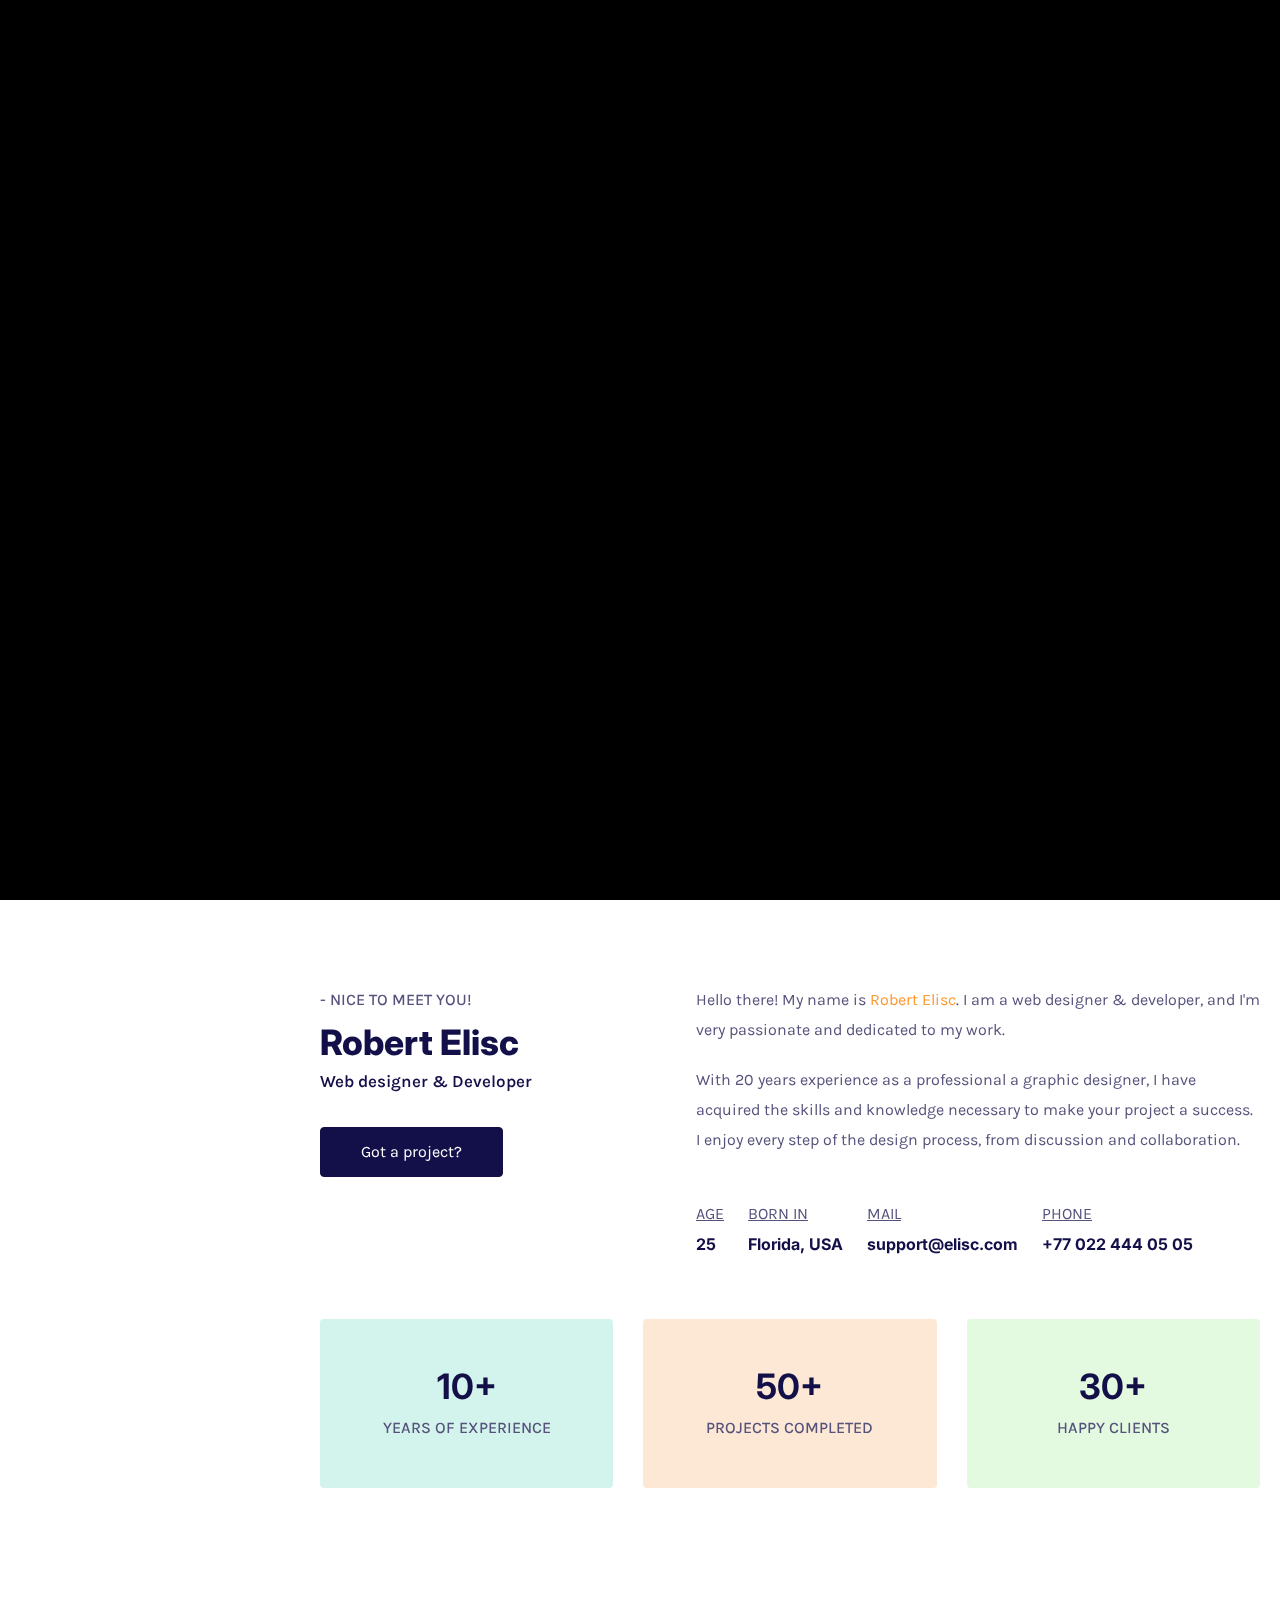
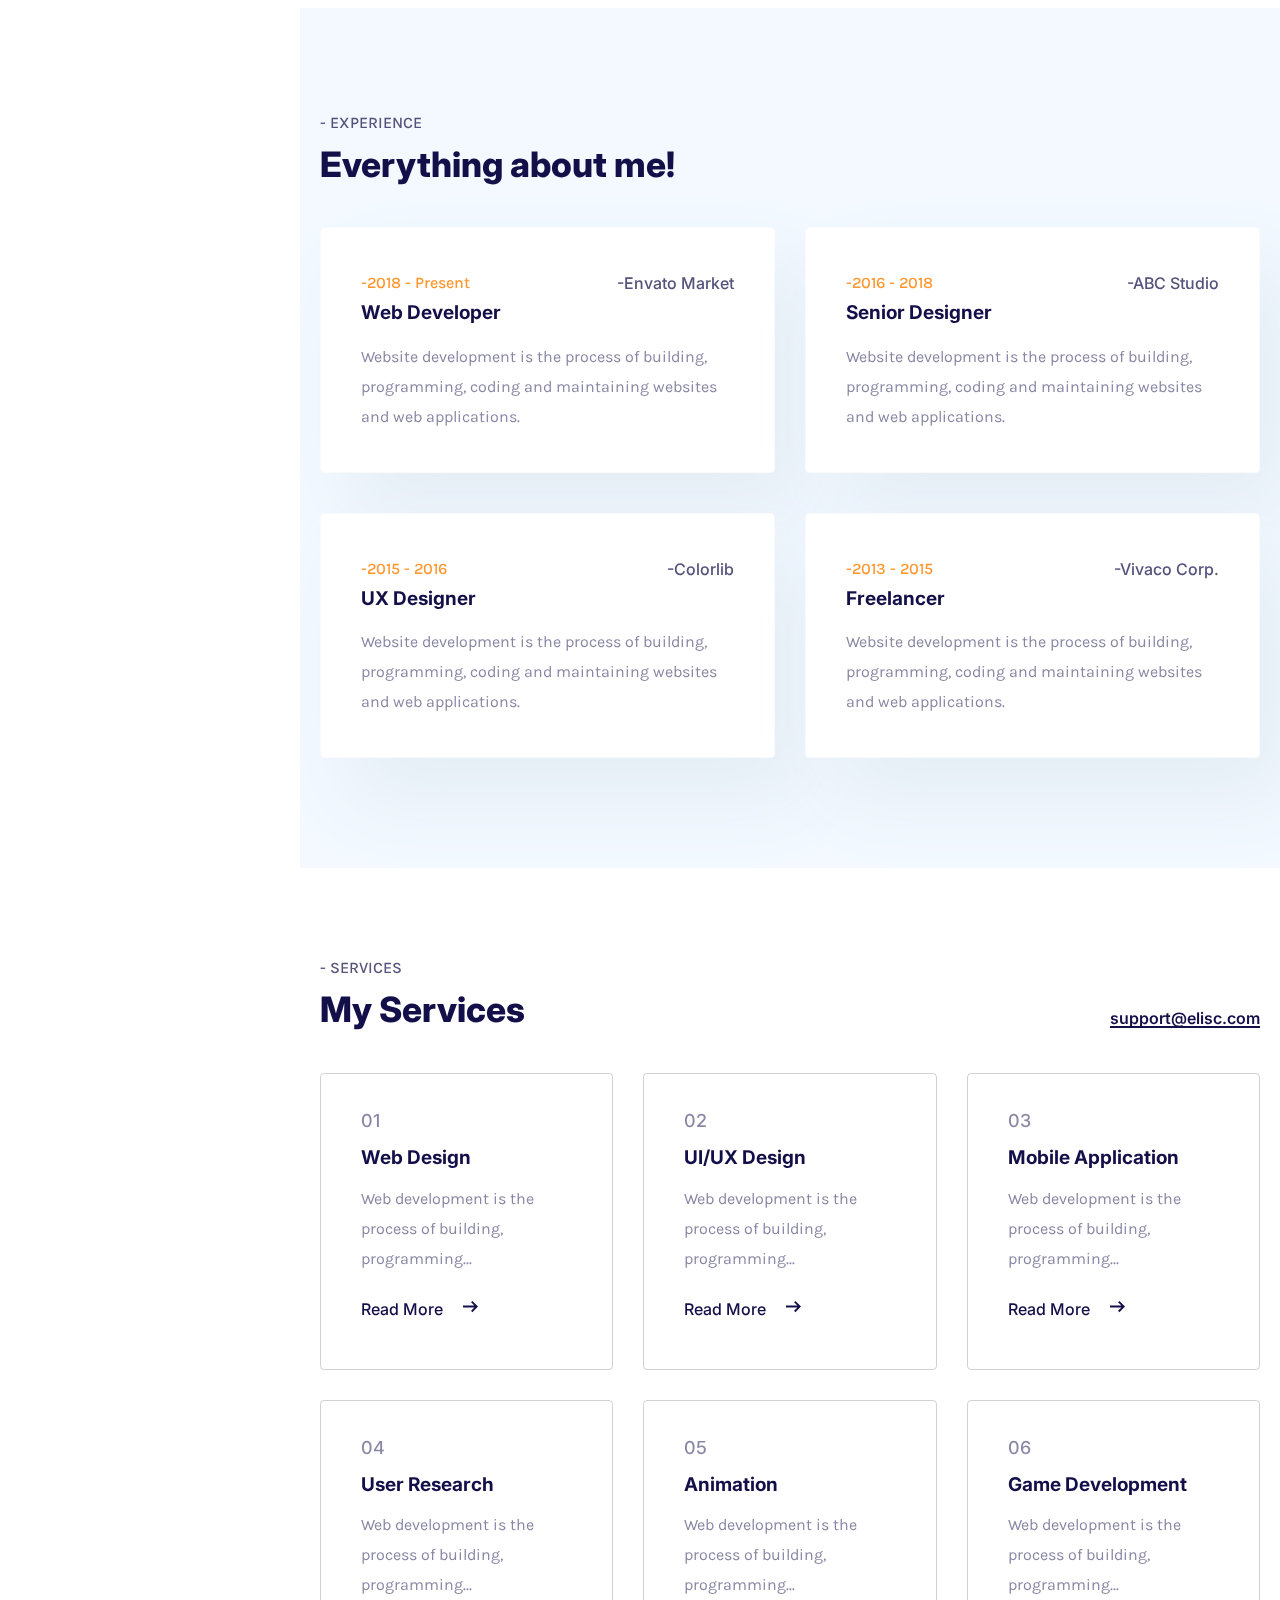
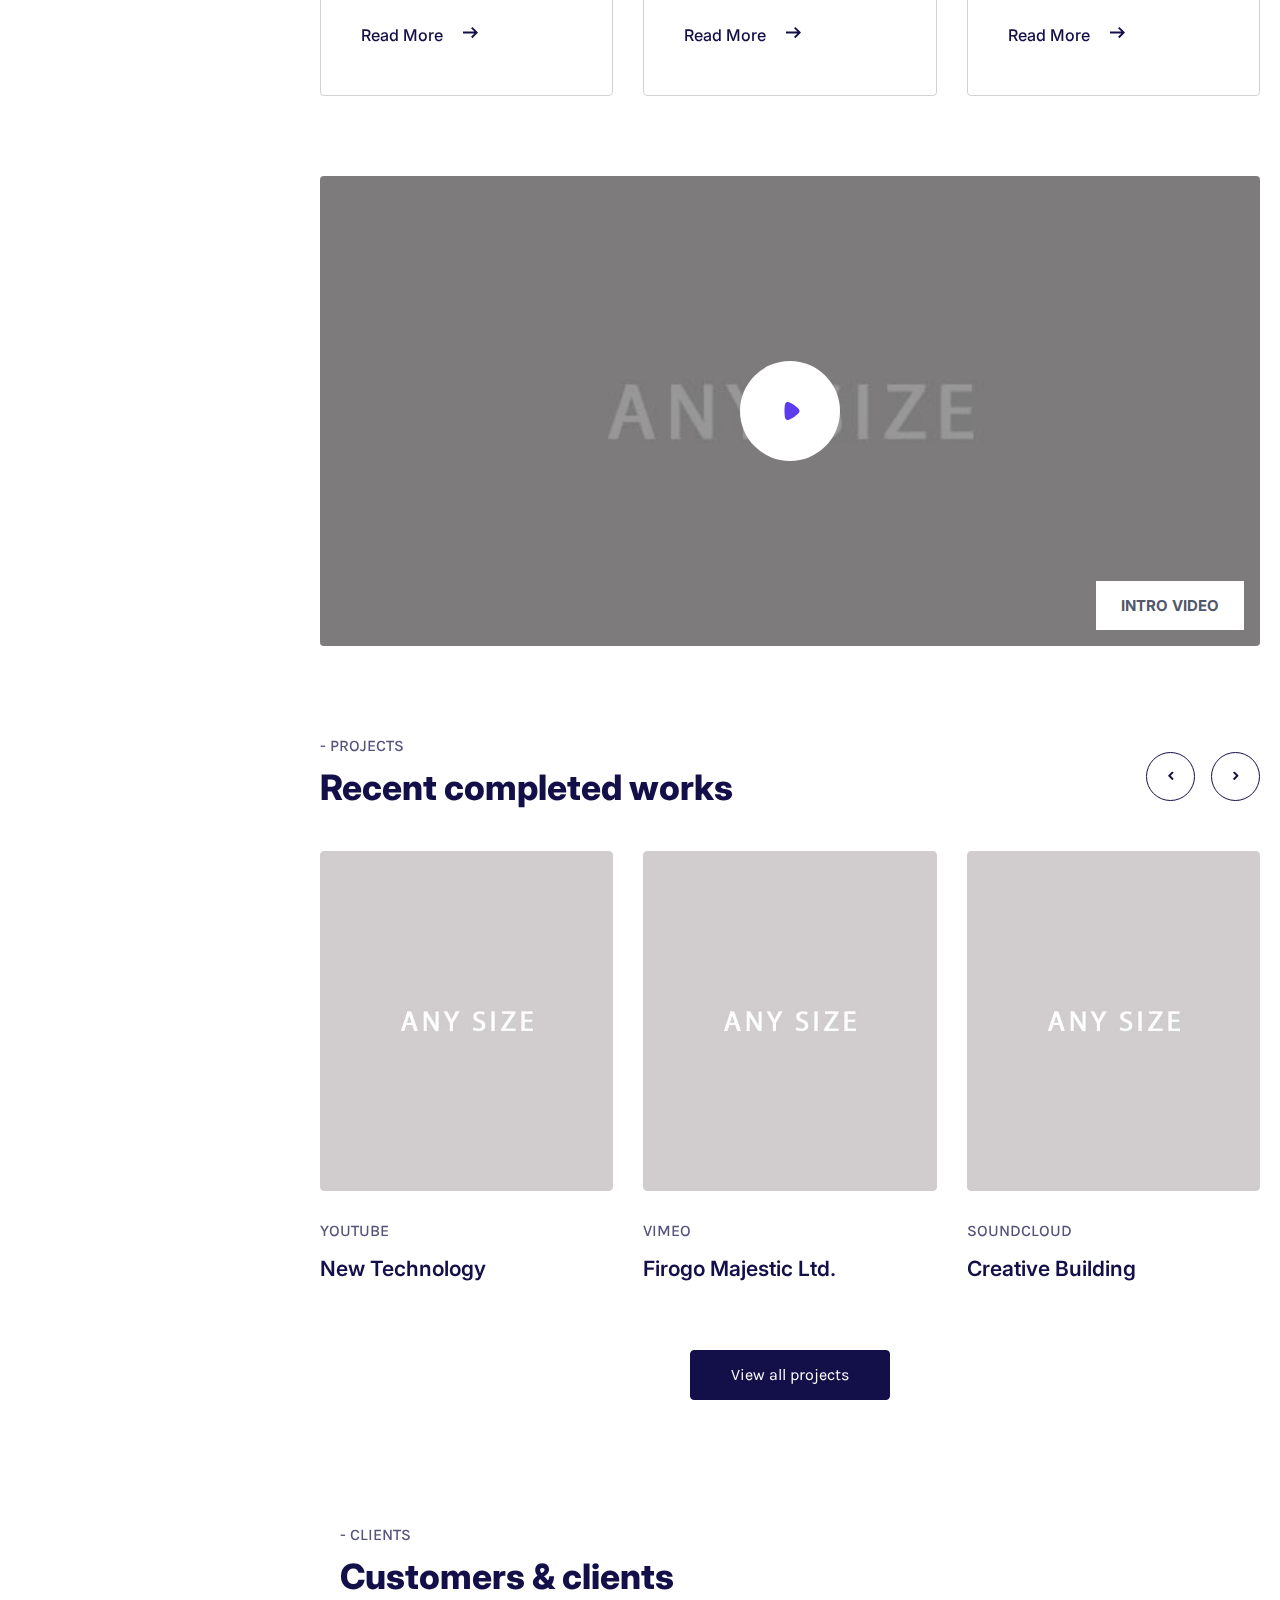
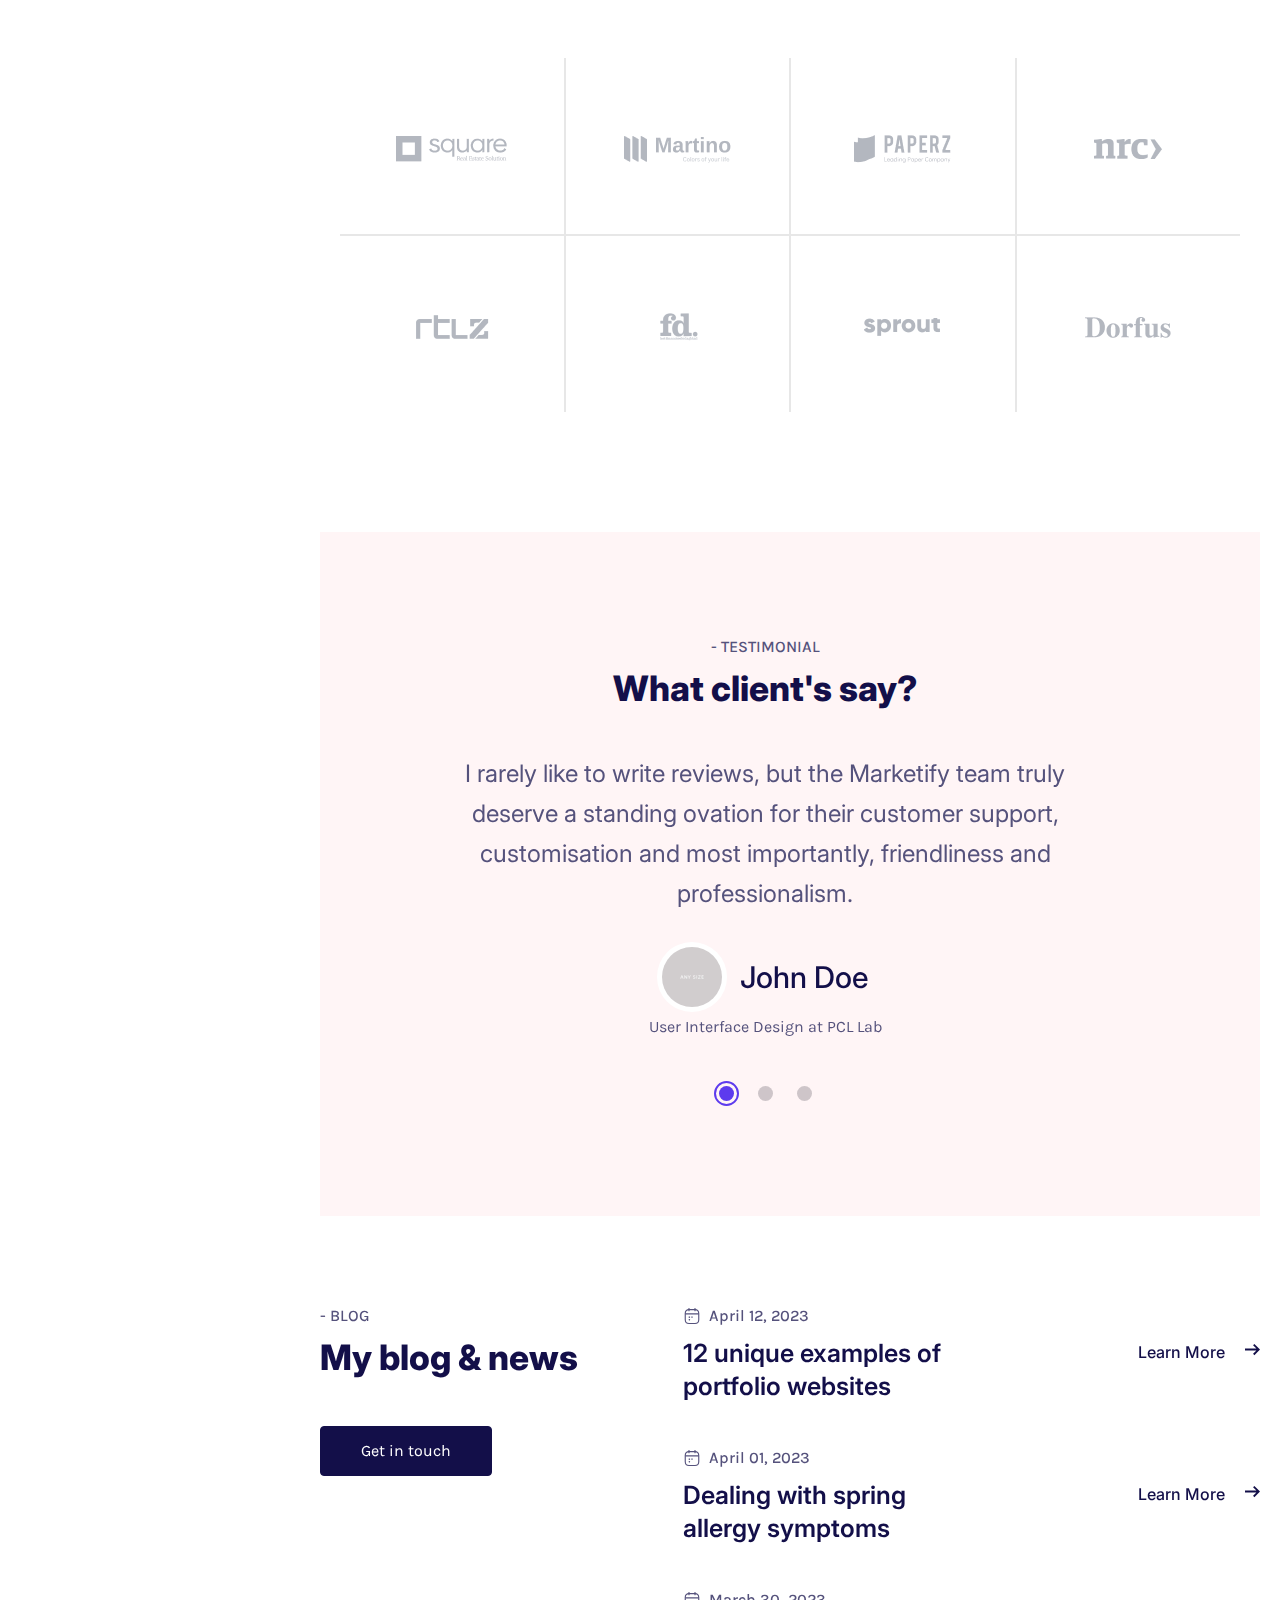
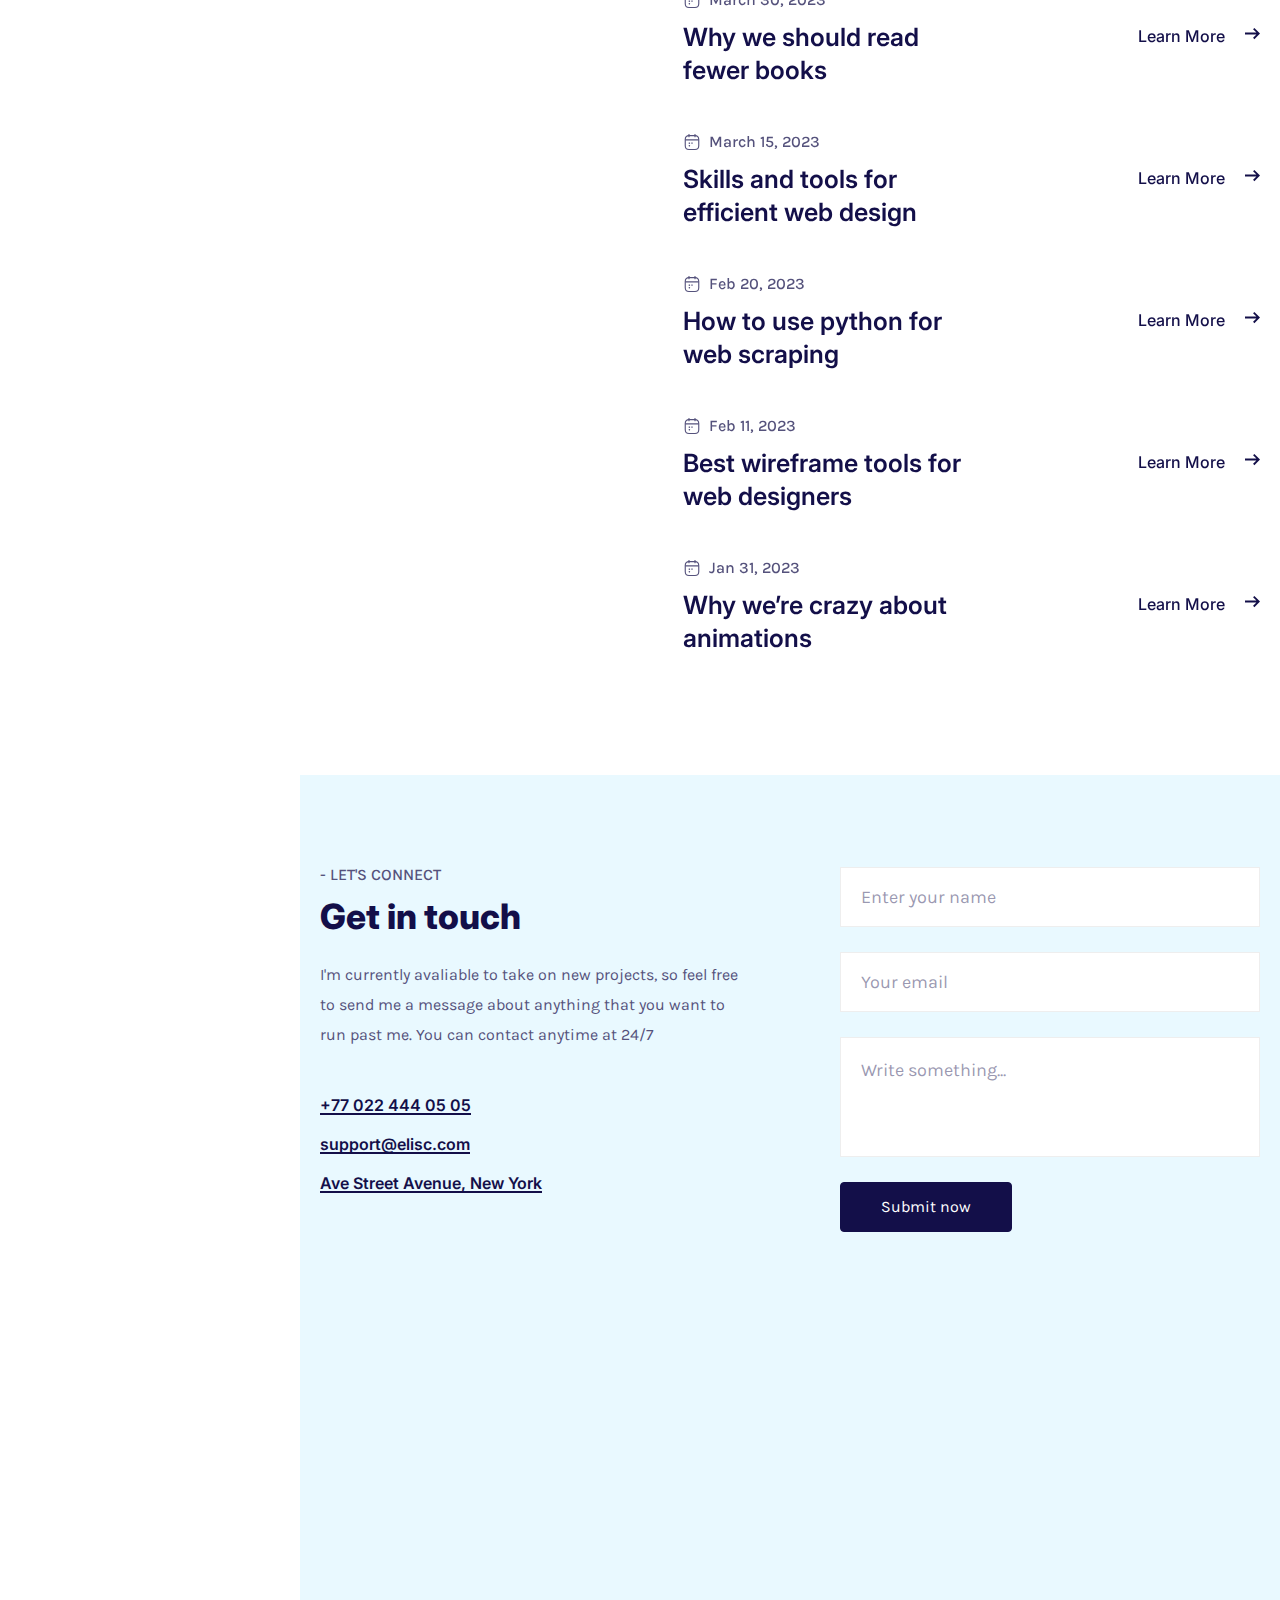
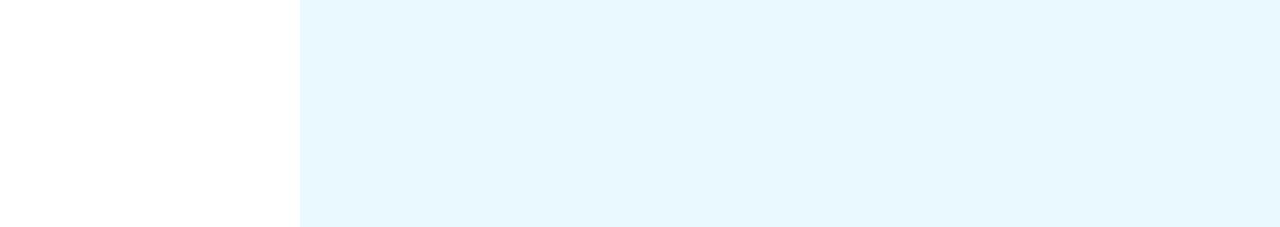
==== index-one-page.html @ 29433ecb "init" ====
<!DOCTYPE html>
<!--[if lt IE 7 ]><html class="ie ie6" lang="en"> <![endif]-->
<!--[if IE 7 ]><html class="ie ie7" lang="en"> <![endif]-->
<!--[if IE 8 ]><html class="ie ie8" lang="en"> <![endif]-->
<!--[if (gte IE 9)|!(IE)]><!--><html lang="en"> <!--<![endif]-->

<head>

<meta http-equiv="Content-Type" content="text/html; charset=utf-8" />

<meta name="description" content="Name of your web site">
<meta name="author" content="Marketify">

<meta name="viewport" content="width=device-width, initial-scale=1, maximum-scale=1">

<title>Elisc</title>

<!-- STYLES -->
<link href="https://fonts.googleapis.com/css2?family=Karla:ital,wght@0,200;0,300;0,400;0,500;0,600;0,700;0,800;1,200;1,300;1,400;1,500;1,600;1,700;1,800&display=swap" rel="stylesheet">
<link href="https://fonts.googleapis.com/css2?family=Inter:wght@100;200;300;400;500;600;700;800;900&display=swap" rel="stylesheet">
<link href="https://fonts.googleapis.com/css2?family=Kristi&display=swap" rel="stylesheet">

<link rel="stylesheet" type="text/css" href="css/plugins.css" />
<link rel="stylesheet" type="text/css" href="css/style.css" />
<!--[if lt IE 9]> <script type="text/javascript" src="js/modernizr.custom.js"></script> <![endif]-->
<!-- /STYLES -->

</head>

<body> 
	
	<!-- PRELOADER -->
	<div id="preloader">
		<div class="loader_line"></div>
	</div>
	<!-- /PRELOADER -->
	
	<!-- WRAPPER ALL -->
	<div class="elisc_tm_all_wrap" data-magic-cursor="show"> 
			
		<div class="dodo_tm_one_page_wrapper">
		
			<!-- MOBILE MENU -->
			<div class="elisc_tm_topbar">
				<div class="topbar_inner">
					<div class="logo" data-type="image"> <!-- You can use text or image as logo. data-type values are: "image" and "text"  -->
						<a class="image" href="#"><img src="img/logo/logo.png" alt="" /></a>
						<a class="text" href="#"><span>R.Elisc</span></a>
					</div>
					<div class="trigger">
						<div class="hamburger hamburger--slider">
							<div class="hamburger-box">
								<div class="hamburger-inner"></div>
							</div>
						</div>
					</div>
				</div>
			</div>
			<div class="elisc_tm_mobile_menu">
				<div class="inner">
					<div class="wrapper">
						<div class="avatar">
							<div class="image" data-img-url="img/about/1.jpg"></div>
						</div>
						<div class="menu_list">
							<ul class="anchor_nav">
								<li class="current"><a href="#home">Home</a></li>
								<li><a href="#about">About</a></li>
								<li><a href="#service">Services</a></li>
								<li><a href="#portfolio">Portfolio</a></li>
								<li><a href="#news">Blog</a></li>
								<li><a href="#contact">Contact</a></li>
							</ul>
						</div>
						<div class="social">
							<ul>
								<li><a href="#"><img class="svg" src="img/svg/social/facebook.svg" alt="" /></a></li>
								<li><a href="#"><img class="svg" src="img/svg/social/twitter.svg" alt="" /></a></li>
								<li><a href="#"><img class="svg" src="img/svg/social/instagram.svg" alt="" /></a></li>
								<li><a href="#"><img class="svg" src="img/svg/social/dribbble.svg" alt="" /></a></li>
								<li><a href="#"><img class="svg" src="img/svg/social/tik-tok.svg" alt="" /></a></li>
							</ul>
						</div>
						<div class="copyright">
							<p>Copyright &copy; 2023</p>
						</div>
					</div>
				</div>
			</div>

			<!-- /MOBILE MENU -->

			<!-- SIDEBAR -->
			<div class="elisc_tm_sidebar">
				<div class="sidebar_inner">
					<div class="author">
						<div class="image">
							<img src="img/thumbs/1-1.jpg" alt="" />
							<div class="main" data-img-url="img/about/1.jpg"></div>
						</div>
						<div class="name">
							<h3><span>Robert Elisc<span class="back">Robert Elisc</span></span></h3>
						</div>
					</div>
					<div class="menu scrollable">
						<ul class="anchor_nav">
							<li class="current"><a href="#home">Home</a></li>
							<li><a href="#about">About</a></li>
							<li><a href="#service">Services</a></li>
							<li><a href="#portfolio">Portfolio</a></li>
							<li><a href="#news">Blog</a></li>
							<li><a href="#contact">Contact</a></li>
						</ul>
					</div>
					<div class="copyright">
						<div class="social">
							<ul>
								<li><a href="#"><i class="icon-facebook-1"></i></a></li>
								<li><a href="#"><i class="icon-twitter-1"></i></a></li>
								<li><a href="#"><i class="icon-linkedin-1"></i></a></li>
							</ul>
						</div>
						<div class="text">
							<p>Copyright © 2023 Robert Elisc. All rights reserved.</p>
						</div>
					</div>
				</div>
			</div>
			<!-- /SIDEBAR -->

			<!-- MAINPART -->
			<div class="elisc_tm_mainpart">
				<div class="mainpart_inner">

					<!-- HOME -->
					<div class="elisc_tm_section animated" id="home">
						<div class="elisc_tm_home">
							<div class="tm_content">
								<div class="details">
									<div class="left">
										<div class="title">
											<h3>Hi, I'm <span class="blueColor">Elisc!</span></h3>
											<h3>
												<span class="cd-headline rotate-1"> <!-- ANIMATE TEXT VALUES: zoom, rotate-1, letters type, letters rotate-2, loading-bar, slide, clip, letters rotate-3, letters scale, push,  -->
													<span class="blc">Creative</span>
													<span class="cd-words-wrapper">
													  <b class="is-visible">Designer</b>
													  <b>Coder</b>
													  <b>Player</b>
													</span>
												</span>
											</h3>
											<h3>Based in Florida</h3>
										</div>
										<div class="subtitle">
											<p>I'm a Florida based web designer &amp; front‑end developer with <span class="blueColor">10+ years</span> of experience</p>
										</div>
										<div class="buttons">
											<div class="elisc_tm_button">
												<a class="anchor" href="#portfolio">Got a project?</a>
											</div>
											<div class="elisc_tm_button" data-style="border">
												<a class="anchor" href="#contact">Let's talk</a>
											</div>
										</div>
										<div class="info">
											<ul>
												<li><a href="tel:+77 022 444 05 05">+77 022 444 05 05</a></li>
												<li><a href="mailto:support@elisc.com">support@elisc.com</a></li>
												<li><a class="href_location" href="#">Ave Street Avenue, New York</a></li>
											</ul>
										</div>
									</div>
									<div class="right">
										<img src="img/about/2.jpg" alt="" />
									</div>
								</div>
							</div>
						</div>
					</div>
					<!-- /HOME -->

					<!-- ABOUT -->
					<div class="elisc_tm_section" id="about">
						<div class="elisc_tm_about">
							<div class="tm_content">
								<div class="elisc_tm_biography">
									<div class="left">
										<div class="title">
											<span class="mini">- Nice to meet you!</span>
											<h3 class="name">Robert Elisc</h3>
											<span class="job">
												<span class="cd-headline rotate-1"> <!-- ANIMATE TEXT VALUES: zoom, rotate-1, letters type, letters rotate-2, loading-bar, slide, clip, letters rotate-3, letters scale, push,  -->
													<span class="blc">Web designer &amp;</span>
													<span class="cd-words-wrapper">
													  <b class="is-visible">Developer</b>
													  <b>Coder</b>
													  <b>Player</b>
													</span>
												</span>
											</span>
										</div>
										<div class="elisc_tm_button">
											<a class="anchor" href="#portfolio">Got a project?</a>
										</div>
									</div>
									<div class="right">
										<div class="text">
											<p>Hello there! My name is <span class="yellowColor">Robert Elisc</span>. I am a web designer &amp; developer, and I'm very passionate and dedicated to my work.</p>
											<p>With 20 years experience as a professional a graphic designer, I have acquired the skills and knowledge necessary to make your project a success. I enjoy every step of the design process, from discussion and collaboration.</p>
										</div>
										<div class="info">
											<ul>
												<li>
													<span>Age</span>
													<span>25</span>
												</li>
												<li>
													<span>Born In</span>
													<span><a class="href_location" href="#">Florida, USA</a></span>
												</li>
												<li>
													<span>Mail</span>
													<span><a href="mailto:support@elisc.com">support@elisc.com</a></span>
												</li>
												<li>
													<span>Phone</span>
													<span><a href="tel:+77 022 444 05 05">+77 022 444 05 05</a></span>
												</li>
											</ul>
										</div>
									</div>
								</div>
								<div class="elisc_tm_counter">
									<ul>
										<li>
											<div class="list_inner">
												<h3>10+</h3>
												<span>Years of Experience</span>
											</div>
										</li>
										<li>
											<div class="list_inner">
												<h3>50+</h3>
												<span>Projects Completed</span>
											</div>
										</li>
										<li>
											<div class="list_inner">
												<h3>30+</h3>
												<span>Happy Clients</span>
											</div>
										</li>
									</ul>
								</div>
							</div>
							<div class="elisc_tm_experience">
								<div class="tm_content">
									<div class="elisc_tm_title">
										<span>- Experience</span>
										<h3>Everything about me!</h3>
									</div>
									<div class="list">
										<ul>
											<li>
												<img class="popup_image" src="img/experience/1.jpg" alt="" />
												<div class="list_inner">
													<div class="short">
														<div class="job">
															<span class="yellowColor">-2018 - Present</span>
															<h3>Web Developer</h3>
														</div>
														<div class="place">
															<span>-Envato Market</span>
														</div>
													</div>
													<div class="text">
														<p>Website development is the process of building, programming, coding and maintaining websites and web applications.</p>
													</div>
													<a class="elisc_tm_full_link" href="#"></a>

													<!-- Modalbox Info Start -->
													<div class="hidden_details">
														<div class="descriptions">
															<p>Elisc is a leading web design agency with an award-winning design team that creates innovative, effective websites that capture your brand, improve your conversion rates, and maximize your revenue to help grow your business and achieve your goals.</p>
															<p>In today’s digital world, your website is the first interaction consumers have with your business. That's why almost 95 percent of a user’s first impression relates to web design. It’s also why web design services can have an immense impact on your company’s bottom line.</p>
															<p>That’s why more companies are not only reevaluating their website’s design but also partnering with Elisc, the web design agency that’s driven more than $2.4 billion in revenue for its clients. With over 50 web design awards under our belt, we're confident we can design a custom website that drives sales for your unique business.</p>
														</div>
													</div>
													<!-- /Modalbox Info Start -->

												</div>
											</li>
											<li>
												<img class="popup_image" src="img/experience/2.jpg" alt="" />
												<div class="list_inner">
													<div class="short">
														<div class="job">
															<span class="yellowColor">-2016 - 2018</span>
															<h3>Senior Designer</h3>
														</div>
														<div class="place">
															<span>-ABC Studio</span>
														</div>
													</div>
													<div class="text">
														<p>Website development is the process of building, programming, coding and maintaining websites and web applications.</p>
													</div>
													<a class="elisc_tm_full_link" href="#"></a>

													<!-- Modalbox Info Start -->
													<div class="hidden_details">
														<div class="descriptions">
															<p>Elisc is a leading web design agency with an award-winning design team that creates innovative, effective websites that capture your brand, improve your conversion rates, and maximize your revenue to help grow your business and achieve your goals.</p>
															<p>In today’s digital world, your website is the first interaction consumers have with your business. That's why almost 95 percent of a user’s first impression relates to web design. It’s also why web design services can have an immense impact on your company’s bottom line.</p>
															<p>That’s why more companies are not only reevaluating their website’s design but also partnering with Elisc, the web design agency that’s driven more than $2.4 billion in revenue for its clients. With over 50 web design awards under our belt, we're confident we can design a custom website that drives sales for your unique business.</p>
														</div>
													</div>
													<!-- /Modalbox Info Start -->

												</div>
											</li>
											<li>
												<img class="popup_image" src="img/experience/3.jpg" alt="" />
												<div class="list_inner">
													<div class="short">
														<div class="job">
															<span class="yellowColor">-2015 - 2016</span>
															<h3>UX Designer</h3>
														</div>
														<div class="place">
															<span>-Colorlib</span>
														</div>
													</div>
													<div class="text">
														<p>Website development is the process of building, programming, coding and maintaining websites and web applications.</p>
													</div>
													<a class="elisc_tm_full_link" href="#"></a>

													<!-- Modalbox Info Start -->
													<div class="hidden_details">
														<div class="descriptions">
															<p>Elisc is a leading web design agency with an award-winning design team that creates innovative, effective websites that capture your brand, improve your conversion rates, and maximize your revenue to help grow your business and achieve your goals.</p>
															<p>In today’s digital world, your website is the first interaction consumers have with your business. That's why almost 95 percent of a user’s first impression relates to web design. It’s also why web design services can have an immense impact on your company’s bottom line.</p>
															<p>That’s why more companies are not only reevaluating their website’s design but also partnering with Elisc, the web design agency that’s driven more than $2.4 billion in revenue for its clients. With over 50 web design awards under our belt, we're confident we can design a custom website that drives sales for your unique business.</p>
														</div>
													</div>
													<!-- /Modalbox Info Start -->

												</div>
											</li>
											<li>
												<img class="popup_image" src="img/experience/4.jpg" alt="" />
												<div class="list_inner">
													<div class="short">
														<div class="job">
															<span class="yellowColor">-2013 - 2015</span>
															<h3>Freelancer</h3>
														</div>
														<div class="place">
															<span>-Vivaco Corp.</span>
														</div>
													</div>
													<div class="text">
														<p>Website development is the process of building, programming, coding and maintaining websites and web applications.</p>
													</div>
													<a class="elisc_tm_full_link" href="#"></a>

													<!-- Modalbox Info Start -->
													<div class="hidden_details">
														<div class="descriptions">
															<p>Elisc is a leading web design agency with an award-winning design team that creates innovative, effective websites that capture your brand, improve your conversion rates, and maximize your revenue to help grow your business and achieve your goals.</p>
															<p>In today’s digital world, your website is the first interaction consumers have with your business. That's why almost 95 percent of a user’s first impression relates to web design. It’s also why web design services can have an immense impact on your company’s bottom line.</p>
															<p>That’s why more companies are not only reevaluating their website’s design but also partnering with Elisc, the web design agency that’s driven more than $2.4 billion in revenue for its clients. With over 50 web design awards under our belt, we're confident we can design a custom website that drives sales for your unique business.</p>
														</div>
													</div>
													<!-- /Modalbox Info Start -->

												</div>
											</li>
										</ul>
									</div>
								</div>
							</div>
						</div>
					</div>
					<!-- /ABOUT -->

					<!-- SERVICES -->
					<div class="elisc_tm_section" id="service">
						<div class="elisc_tm_services">
							<div class="tm_content">
								<div class="elisc_tm_service_title">
									<div class="elisc_tm_title">
										<span>- Services</span>
										<h3>My Services</h3>
									</div>
									<a href="mailto:support@elisc.com">support@elisc.com</a>
								</div>
								<div class="service_list">
									<ul>
										<li>
											<img class="popup_image" src="img/service/2.jpg" alt="" />
											<div class="list_inner">
												<div class="details">
													<div class="title">
														<span>01</span>
														<h3>Web Design</h3>
													</div>
													<div class="text">
														<p>Web development is the process of building, programming...</p>
													</div>
													<div class="elisc_tm_read_more">
														<a href="#">Read More<span><img class="svg" src="img/svg/rightArrow.svg" alt="" /></span></a>
													</div>
												</div>
												<a class="elisc_tm_full_link" href="#"></a>

												<!-- Modalbox Info Start -->
												<div class="hidden_details">
													<div class="descriptions">
														<p>Elisc is a leading web design agency with an award-winning design team that creates innovative, effective websites that capture your brand, improve your conversion rates, and maximize your revenue to help grow your business and achieve your goals.</p>
														<p>In today’s digital world, your website is the first interaction consumers have with your business. That's why almost 95 percent of a user’s first impression relates to web design. It’s also why web design services can have an immense impact on your company’s bottom line.</p>
														<p>That’s why more companies are not only reevaluating their website’s design but also partnering with Elisc, the web design agency that’s driven more than $2.4 billion in revenue for its clients. With over 50 web design awards under our belt, we're confident we can design a custom website that drives sales for your unique business.</p>
													</div>
												</div>
												<!-- /Modalbox Info Start -->

											</div>
										</li>
										<li>
											<img class="popup_image" src="img/service/3.jpg" alt="" />
											<div class="list_inner">
												<div class="details">
													<div class="title">
														<span>02</span>
														<h3>UI/UX Design</h3>
													</div>
													<div class="text">
														<p>Web development is the process of building, programming...</p>
													</div>
													<div class="elisc_tm_read_more">
														<a href="#">Read More<span><img class="svg" src="img/svg/rightArrow.svg" alt="" /></span></a>
													</div>
												</div>
												<a class="elisc_tm_full_link" href="#"></a>

												<!-- Modalbox Info Start -->
												<div class="hidden_details">
													<div class="descriptions">
														<p>Elisc is a leading web design agency with an award-winning design team that creates innovative, effective websites that capture your brand, improve your conversion rates, and maximize your revenue to help grow your business and achieve your goals.</p>
														<p>In today’s digital world, your website is the first interaction consumers have with your business. That's why almost 95 percent of a user’s first impression relates to web design. It’s also why web design services can have an immense impact on your company’s bottom line.</p>
														<p>That’s why more companies are not only reevaluating their website’s design but also partnering with Elisc, the web design agency that’s driven more than $2.4 billion in revenue for its clients. With over 50 web design awards under our belt, we're confident we can design a custom website that drives sales for your unique business.</p>
													</div>
												</div>
												<!-- /Modalbox Info Start -->

											</div>
										</li>
										<li>
											<img class="popup_image" src="img/service/4.jpg" alt="" />
											<div class="list_inner">
												<div class="details">
													<div class="title">
														<span>03</span>
														<h3>Mobile Application</h3>
													</div>
													<div class="text">
														<p>Web development is the process of building, programming...</p>
													</div>
													<div class="elisc_tm_read_more">
														<a href="#">Read More<span><img class="svg" src="img/svg/rightArrow.svg" alt="" /></span></a>
													</div>
												</div>
												<a class="elisc_tm_full_link" href="#"></a>

												<!-- Modalbox Info Start -->
												<div class="hidden_details">
													<div class="descriptions">
														<p>Elisc is a leading web design agency with an award-winning design team that creates innovative, effective websites that capture your brand, improve your conversion rates, and maximize your revenue to help grow your business and achieve your goals.</p>
														<p>In today’s digital world, your website is the first interaction consumers have with your business. That's why almost 95 percent of a user’s first impression relates to web design. It’s also why web design services can have an immense impact on your company’s bottom line.</p>
														<p>That’s why more companies are not only reevaluating their website’s design but also partnering with Elisc, the web design agency that’s driven more than $2.4 billion in revenue for its clients. With over 50 web design awards under our belt, we're confident we can design a custom website that drives sales for your unique business.</p>
													</div>
												</div>
												<!-- /Modalbox Info Start -->

											</div>
										</li>
										<li>
											<img class="popup_image" src="img/service/5.jpg" alt="" />
											<div class="list_inner">
												<div class="details">
													<div class="title">
														<span>04</span>
														<h3>User Research</h3>
													</div>
													<div class="text">
														<p>Web development is the process of building, programming...</p>
													</div>
													<div class="elisc_tm_read_more">
														<a href="#">Read More<span><img class="svg" src="img/svg/rightArrow.svg" alt="" /></span></a>
													</div>
												</div>
												<a class="elisc_tm_full_link" href="#"></a>

												<!-- Modalbox Info Start -->
												<div class="hidden_details">
													<div class="descriptions">
														<p>Elisc is a leading web design agency with an award-winning design team that creates innovative, effective websites that capture your brand, improve your conversion rates, and maximize your revenue to help grow your business and achieve your goals.</p>
														<p>In today’s digital world, your website is the first interaction consumers have with your business. That's why almost 95 percent of a user’s first impression relates to web design. It’s also why web design services can have an immense impact on your company’s bottom line.</p>
														<p>That’s why more companies are not only reevaluating their website’s design but also partnering with Elisc, the web design agency that’s driven more than $2.4 billion in revenue for its clients. With over 50 web design awards under our belt, we're confident we can design a custom website that drives sales for your unique business.</p>
													</div>
												</div>
												<!-- /Modalbox Info Start -->

											</div>
										</li>
										<li>
											<img class="popup_image" src="img/service/6.jpg" alt="" />
											<div class="list_inner">
												<div class="details">
													<div class="title">
														<span>05</span>
														<h3>Animation</h3>
													</div>
													<div class="text">
														<p>Web development is the process of building, programming...</p>
													</div>
													<div class="elisc_tm_read_more">
														<a href="#">Read More<span><img class="svg" src="img/svg/rightArrow.svg" alt="" /></span></a>
													</div>
												</div>
												<a class="elisc_tm_full_link" href="#"></a>

												<!-- Modalbox Info Start -->
												<div class="hidden_details">
													<div class="descriptions">
														<p>Elisc is a leading web design agency with an award-winning design team that creates innovative, effective websites that capture your brand, improve your conversion rates, and maximize your revenue to help grow your business and achieve your goals.</p>
														<p>In today’s digital world, your website is the first interaction consumers have with your business. That's why almost 95 percent of a user’s first impression relates to web design. It’s also why web design services can have an immense impact on your company’s bottom line.</p>
														<p>That’s why more companies are not only reevaluating their website’s design but also partnering with Elisc, the web design agency that’s driven more than $2.4 billion in revenue for its clients. With over 50 web design awards under our belt, we're confident we can design a custom website that drives sales for your unique business.</p>
													</div>
												</div>
												<!-- /Modalbox Info Start -->

											</div>
										</li>
										<li>
											<img class="popup_image" src="img/service/7.jpg" alt="" />
											<div class="list_inner">
												<div class="details">
													<div class="title">
														<span>06</span>
														<h3>Game Development</h3>
													</div>
													<div class="text">
														<p>Web development is the process of building, programming...</p>
													</div>
													<div class="elisc_tm_read_more">
														<a href="#">Read More<span><img class="svg" src="img/svg/rightArrow.svg" alt="" /></span></a>
													</div>
												</div>
												<a class="elisc_tm_full_link" href="#"></a>

												<!-- Modalbox Info Start -->
												<div class="hidden_details">
													<div class="descriptions">
														<p>Elisc is a leading web design agency with an award-winning design team that creates innovative, effective websites that capture your brand, improve your conversion rates, and maximize your revenue to help grow your business and achieve your goals.</p>
														<p>In today’s digital world, your website is the first interaction consumers have with your business. That's why almost 95 percent of a user’s first impression relates to web design. It’s also why web design services can have an immense impact on your company’s bottom line.</p>
														<p>That’s why more companies are not only reevaluating their website’s design but also partnering with Elisc, the web design agency that’s driven more than $2.4 billion in revenue for its clients. With over 50 web design awards under our belt, we're confident we can design a custom website that drives sales for your unique business.</p>
													</div>
												</div>
												<!-- /Modalbox Info Start -->

											</div>
										</li>
									</ul>
								</div>
								<div class="elisc_tm_video">
									<img class="placeholder" src="img/thumbs/4-2.jpg" alt="" />
									<div class="image" data-img-url="img/service/1.jpg"></div>
									<div class="overlay"></div>
									<span class="play"><img class="svg" src="img/svg/play.svg" alt="" /></span>
									<div class="text">
										<h3>Intro Video</h3>
									</div>
									<a class="elisc_tm_full_link popup-youtube" href="https://www.youtube.com/watch?v=7e90gBu4pas"></a>
								</div>
							</div>
						</div>
					</div>
					<!-- /SERVICES -->

					<!-- PORTFOLIO -->
					<div class="elisc_tm_section" id="portfolio">
						<div class="elisc_tm_portfolio">
							<div class="tm_content">
								<div class="elisc_tm_portfolio_title">
									<div class="elisc_tm_title">
										<span>- Projects</span>
										<h3>Recent completed works</h3>
									</div>
									<div class="buttons">
										<a class="prev_button" href="#"><img class="svg" src="img/svg/prev.svg" alt="" /></a>
										<a class="next_button" href="#"><img class="svg" src="img/svg/next.svg" alt="" /></a>
									</div>
								</div>
								<div class="portfolio_list">
									<ul class="owl-carousel gallery_zoom">
										<li>
											<div class="list_inner">
												<div class="image">
													<img src="img/thumbs/31-36.jpg" alt="" />
													<div class="main" data-img-url="img/portfolio/1.jpg"></div>
													<a class="elisc_tm_full_link popup-youtube" href="https://www.youtube.com/watch?v=7e90gBu4pas"></a>
												</div>
												<div class="details">
													<span class="category"><a href="#">Youtube</a></span>
													<h3 class="title"><a class="line_effect popup-youtube" href="https://www.youtube.com/watch?v=7e90gBu4pas">New Technology</a></h3>
												</div>
											</div>
										</li>
										<li>
											<div class="list_inner">
												<div class="image">
													<img src="img/thumbs/31-36.jpg" alt="" />
													<div class="main" data-img-url="img/portfolio/2.jpg"></div>
													<a class="elisc_tm_full_link popup-vimeo" href="https://vimeo.com/337293658"></a>
												</div>
												<div class="details">
													<span class="category"><a href="#">Vimeo</a></span>
													<h3 class="title"><a class="line_effect popup-vimeo" href="https://vimeo.com/337293658">Firogo Majestic Ltd.</a></h3>
												</div>
											</div>
										</li>
										<li>
											<div class="list_inner">
												<div class="image">
													<img src="img/thumbs/31-36.jpg" alt="" />
													<div class="main" data-img-url="img/portfolio/3.jpg"></div>
													<a class="elisc_tm_full_link soundcloude_link mfp-iframe audio" href="https://w.soundcloud.com/player/?url=https%3A//api.soundcloud.com/tracks/471954807&color=%23ff5500&auto_play=true&hide_related=false&show_comments=true&show_user=true&show_reposts=false&show_teaser=true&visual=true"></a>
												</div>
												<div class="details">
													<span class="category"><a href="#">Soundcloud</a></span>
													<h3 class="title"><a class="line_effect soundcloude_link mfp-iframe audio" href="https://w.soundcloud.com/player/?url=https%3A//api.soundcloud.com/tracks/471954807&color=%23ff5500&auto_play=true&hide_related=false&show_comments=true&show_user=true&show_reposts=false&show_teaser=true&visual=true">Creative Building</a></h3>
												</div>
											</div>
										</li>
										<li>
											<div class="list_inner">
												<div class="image">
													<img src="img/thumbs/31-36.jpg" alt="" />
													<div class="main" data-img-url="img/portfolio/4.jpg"></div>
													<a class="elisc_tm_full_link portfolio_popup" href="#"></a>
												</div>
												<div class="details">
													<span class="category"><a href="#">Modalbox</a></span>
													<h3 class="title"><a class="line_effect portfolio_popup" href="#">Beautiful Boat</a></h3>
												</div>
											</div>

											<!-- Modalbox Info Start -->
											<div class="hidden_content_portfolio">
												<div class="popup_details">
													<div class="main_details">
														<div class="textbox">
															<p>We live in a world where we need to move quickly and iterate on our ideas as flexibly as possible. Building mockups strikes the ideal balance ease of modification. Building mockups strikes the ideal balance ease of modification.</p>
															<p>Mockups are useful both for the creative phase of the project - for instance when you're trying to figure out your user flows or the proper visual hierarchy - and the production phase when they phase when they will represent the target product. Building mockups strikes the ideal balance ease of modification.</p>
														</div>
														<div class="detailbox">
															<ul>
																<li>
																	<span class="first">Client</span>
																	<span>Alvaro Morata</span>
																</li>
																<li>
																	<span class="first">Category</span>
																	<span><a href="#">Modalbox</a></span>
																</li>
																<li>
																	<span class="first">Date</span>
																	<span>April 10, 2023</span>
																</li>
																<li>
																	<span class="first">Share</span>
																	<ul class="share">
																		<li><a href="#"><img class="svg" src="img/svg/social/facebook.svg" alt="" /></a></li>
																		<li><a href="#"><img class="svg" src="img/svg/social/twitter.svg" alt="" /></a></li>
																		<li><a href="#"><img class="svg" src="img/svg/social/instagram.svg" alt="" /></a>
																		</li>
																	</ul>
																</li>
															</ul>
														</div>
													</div>
													<div class="additional_images">
														<ul>
															<li>
																<div class="list_inner">
																	<div class="my_image">
																		<img src="img/thumbs/4-2.jpg" alt="" />
																		<div class="main" data-img-url="img/portfolio/5.jpg"></div>
																	</div>
																</div>
															</li>
															<li>
																<div class="list_inner">
																	<div class="my_image">
																		<img src="img/thumbs/4-2.jpg" alt="" />
																		<div class="main" data-img-url="img/portfolio/6.jpg"></div>
																	</div>
																</div>
															</li>
															<li>
																<div class="list_inner">
																	<div class="my_image">
																		<img src="img/thumbs/4-2.jpg" alt="" />
																		<div class="main" data-img-url="img/portfolio/7.jpg"></div>
																	</div>
																</div>
															</li>
														</ul>
													</div>
												</div>
											</div>
											<!-- /Modalbox Info Start -->

										</li>
									</ul>
									<div class="elisc_tm_button" data-position="center">
										<a href="#">View all projects</a>
									</div>
								</div>
							</div>
						</div>

						<!-- PARTNERS -->
						<div class="elisc_tm_partners">
							<div class="tm_content">
								<div class="elisc_tm_title">
									<span>- Clients</span>
									<h3>Customers &amp; clients</h3>
								</div>
								<div class="partners_inner">
							<ul>
								<li>
									<div class="list_inner">
										<img src="img/partners/1.png" alt="" />
										<a class="elisc_tm_full_link" a href="#"></a>
									</div>
								</li>
								<li>
									<div class="list_inner">
										<img src="img/partners/2.png" alt="" />
										<a class="elisc_tm_full_link" a href="#"></a>
									</div>
								</li>
								<li>
									<div class="list_inner">
										<img src="img/partners/3.png" alt="" />
										<a class="elisc_tm_full_link" a href="#"></a>
									</div>
								</li>
								<li>
									<div class="list_inner">
										<img src="img/partners/4.png" alt="" />
										<a class="elisc_tm_full_link" a href="#"></a>
									</div>
								</li>
								<li>
									<div class="list_inner">
										<img src="img/partners/5.png" alt="" />
										<a class="elisc_tm_full_link" a href="#"></a>
									</div>
								</li>
								<li>
									<div class="list_inner">
										<img src="img/partners/6.png" alt="" />
										<a class="elisc_tm_full_link" a href="#"></a>
									</div>
								</li>
								<li>
									<div class="list_inner">
										<img src="img/partners/7.png" alt="" />
										<a class="elisc_tm_full_link" a href="#"></a>
									</div>
								</li>
								<li>
									<div class="list_inner">
										<img src="img/partners/8.png" alt="" />
										<a class="elisc_tm_full_link" a href="#"></a>
									</div>
								</li>
							</ul>
						</div>
							</div>
						</div>
						<!-- /PARTNERS -->

						<!-- TESTIMONIALS -->
						<div class="elisc_tm_testimonial_wrapper">
							<div class="tm_content">
								<div class="elisc_tm_testimonials">
									<div class="elisc_tm_title" data-position="center">
										<span>- Testimonial</span>
										<h3>What client's say?</h3>
									</div>
									<div class="testimonials_list">
										<ul class="owl-carousel owl-theme">
										<li>
											<div class="text">
												<p>I rarely like to write reviews, but the Marketify team truly deserve a standing ovation for their customer support, customisation and most importantly, friendliness and professionalism.</p>
											</div>
											<div class="short">
												<div class="image">
													<div class="main" data-img-url="img/testimonials/1.jpg"></div>
												</div>
												<div class="detail">
													<h3>John Doe</h3>
												</div>
											</div>
											<p class="job">User Interface Design at PCL Lab</p>
										</li>
										<li>
											<div class="text">
												<p>Really the Code Quality, Customer Support, and design are awesome and its good support they are giving. They give an instant solution to our needs. Really awesome. I will strongly recommend to my friends.</p>
											</div>
											<div class="short">
												<div class="image">
													<div class="main" data-img-url="img/testimonials/2.jpg"></div>
												</div>
												<div class="detail">
													<h3>Keita Smith</h3>
												</div>
											</div>
											<p class="job">Senior Designer at Behance</p>
										</li>
										<li>
											<div class="text">
												<p>Loved the template design, documentation, customizability and the customer support from Marketify team! I am a noob in programming but the Marketify team helped me successfully.</p>
											</div>
											<div class="short">
												<div class="image">
													<div class="main" data-img-url="img/testimonials/3.jpg"></div>
												</div>
												<div class="detail">
													<h3>Alan Walker</h3>
												</div>
											</div>
											<p class="job">Sales Manager at Vivaco Shop</p>
										</li>
									</ul>
									</div>
								</div>
							</div>
						</div>

						<!-- /TESTIMONIALS -->
					</div>
					<!-- /PORTFOLIO -->

					<!-- NEWS -->
					<div class="elisc_tm_section" id="news">
						<div class="elisc_tm_news fn_w_sminiboxes">
							<div class="tm_content">
								<div class="wrapper">
									<div class="left fn_w_sminibox">
										<div class="elisc_tm_sticky_section">
											<div class="elisc_tm_title">
												<span>- Blog</span>
												<h3>My blog &amp; news</h3>
											</div>
											<div class="elisc_tm_button">
												<a class="anchor" href="#contact">Get in touch</a>
											</div>
										</div>
									</div>
									<div class="right fn_w_sminibox">
										<div class="elisc_tm_sticky_section">
											<div class="list">
												<ul>
													<li>
														<img class="popup_image" src="img/news/1.jpg" alt="" />
														<div class="list_inner">
															<div class="info">
																<div class="meta">
																	<img class="svg" src="img/svg/calendar.svg" alt="" /> <span>April 12, 2023</span>
																</div>
																<div class="title">
																	<h3><a href="#">12 unique examples of portfolio websites</a></h3>
																</div>
															</div>
															<div class="elisc_tm_read_more">
																<a class="line_effect" href="#">Learn More<span><img class="svg" src="img/svg/rightArrow.svg" alt="" /></span></a>
															</div>

															<!-- Modalbox Info Start -->
															<div class="news_hidden_details">
																<div class="news_popup_informations">
																	<div class="text">
																		<p>Elisc is a leading web design agency with an award-winning design team that creates innovative, effective websites that capture your brand, improve your conversion rates, and maximize your revenue to help grow your business and achieve your goals.</p>
																		<p>In today’s digital world, your website is the first interaction consumers have with your business. That's why almost 95 percent of a user’s first impression relates to web design. It’s also why web design services can have an immense impact on your company’s bottom line.</p>
																		<p>That’s why more companies are not only reevaluating their website’s design but also partnering with Kura, the web design agency that’s driven more than $2.4 billion in revenue for its clients. With over 50 web design awards under our belt, we're confident we can design a custom website that drives sales for your unique business.</p>
																	</div>
																</div>
															</div>
															<!-- /Modalbox Info End -->

														</div>
													</li>
													<li>
														<img class="popup_image" src="img/news/2.jpg" alt="" />
														<div class="list_inner">
															<div class="info">
																<div class="meta">
																	<img class="svg" src="img/svg/calendar.svg" alt="" /> <span>April 01, 2023</span>
																</div>
																<div class="title">
																	<h3><a href="#">Dealing with spring allergy symptoms</a></h3>
																</div>
															</div>
															<div class="elisc_tm_read_more">
																<a class="line_effect" href="#">Learn More<span><img class="svg" src="img/svg/rightArrow.svg" alt="" /></span></a>
															</div>

															<!-- Modalbox Info Start -->
															<div class="news_hidden_details">
																<div class="news_popup_informations">
																	<div class="text">
																		<p>Elisc is a leading web design agency with an award-winning design team that creates innovative, effective websites that capture your brand, improve your conversion rates, and maximize your revenue to help grow your business and achieve your goals.</p>
																		<p>In today’s digital world, your website is the first interaction consumers have with your business. That's why almost 95 percent of a user’s first impression relates to web design. It’s also why web design services can have an immense impact on your company’s bottom line.</p>
																		<p>That’s why more companies are not only reevaluating their website’s design but also partnering with Kura, the web design agency that’s driven more than $2.4 billion in revenue for its clients. With over 50 web design awards under our belt, we're confident we can design a custom website that drives sales for your unique business.</p>
																	</div>
																</div>
															</div>
															<!-- /Modalbox Info End -->

														</div>
													</li>
													<li>
														<img class="popup_image" src="img/news/3.jpg" alt="" />
														<div class="list_inner">
															<div class="info">
																<div class="meta">
																	<img class="svg" src="img/svg/calendar.svg" alt="" /> <span>March 30, 2023</span>
																</div>
																<div class="title">
																	<h3><a href="#">Why we should read fewer books</a></h3>
																</div>
															</div>
															<div class="elisc_tm_read_more">
																<a class="line_effect" href="#">Learn More<span><img class="svg" src="img/svg/rightArrow.svg" alt="" /></span></a>
															</div>

															<!-- Modalbox Info Start -->
															<div class="news_hidden_details">
																<div class="news_popup_informations">
																	<div class="text">
																		<p>Elisc is a leading web design agency with an award-winning design team that creates innovative, effective websites that capture your brand, improve your conversion rates, and maximize your revenue to help grow your business and achieve your goals.</p>
																		<p>In today’s digital world, your website is the first interaction consumers have with your business. That's why almost 95 percent of a user’s first impression relates to web design. It’s also why web design services can have an immense impact on your company’s bottom line.</p>
																		<p>That’s why more companies are not only reevaluating their website’s design but also partnering with Kura, the web design agency that’s driven more than $2.4 billion in revenue for its clients. With over 50 web design awards under our belt, we're confident we can design a custom website that drives sales for your unique business.</p>
																	</div>
																</div>
															</div>
															<!-- /Modalbox Info End -->

														</div>
													</li>
													<li>
														<img class="popup_image" src="img/news/4.jpg" alt="" />
														<div class="list_inner">
															<div class="info">
																<div class="meta">
																	<img class="svg" src="img/svg/calendar.svg" alt="" /> <span>March 15, 2023</span>
																</div>
																<div class="title">
																	<h3><a href="#">Skills and tools for efficient web design</a></h3>
																</div>
															</div>
															<div class="elisc_tm_read_more">
																<a class="line_effect" href="#">Learn More<span><img class="svg" src="img/svg/rightArrow.svg" alt="" /></span></a>
															</div>

															<!-- Modalbox Info Start -->
															<div class="news_hidden_details">
																<div class="news_popup_informations">
																	<div class="text">
																		<p>Elisc is a leading web design agency with an award-winning design team that creates innovative, effective websites that capture your brand, improve your conversion rates, and maximize your revenue to help grow your business and achieve your goals.</p>
																		<p>In today’s digital world, your website is the first interaction consumers have with your business. That's why almost 95 percent of a user’s first impression relates to web design. It’s also why web design services can have an immense impact on your company’s bottom line.</p>
																		<p>That’s why more companies are not only reevaluating their website’s design but also partnering with Kura, the web design agency that’s driven more than $2.4 billion in revenue for its clients. With over 50 web design awards under our belt, we're confident we can design a custom website that drives sales for your unique business.</p>
																	</div>
																</div>
															</div>
															<!-- /Modalbox Info End -->

														</div>
													</li>
													<li>
														<img class="popup_image" src="img/news/5.jpg" alt="" />
														<div class="list_inner">
															<div class="info">
																<div class="meta">
																	<img class="svg" src="img/svg/calendar.svg" alt="" /> <span>Feb 20, 2023</span>
																</div>
																<div class="title">
																	<h3><a href="#">How to use python for web scraping</a></h3>
																</div>
															</div>
															<div class="elisc_tm_read_more">
																<a class="line_effect" href="#">Learn More<span><img class="svg" src="img/svg/rightArrow.svg" alt="" /></span></a>
															</div>

															<!-- Modalbox Info Start -->
															<div class="news_hidden_details">
																<div class="news_popup_informations">
																	<div class="text">
																		<p>Elisc is a leading web design agency with an award-winning design team that creates innovative, effective websites that capture your brand, improve your conversion rates, and maximize your revenue to help grow your business and achieve your goals.</p>
																		<p>In today’s digital world, your website is the first interaction consumers have with your business. That's why almost 95 percent of a user’s first impression relates to web design. It’s also why web design services can have an immense impact on your company’s bottom line.</p>
																		<p>That’s why more companies are not only reevaluating their website’s design but also partnering with Kura, the web design agency that’s driven more than $2.4 billion in revenue for its clients. With over 50 web design awards under our belt, we're confident we can design a custom website that drives sales for your unique business.</p>
																	</div>
																</div>
															</div>
															<!-- /Modalbox Info End -->

														</div>
													</li>
													<li>
														<img class="popup_image" src="img/news/6.jpg" alt="" />
														<div class="list_inner">
															<div class="info">
																<div class="meta">
																	<img class="svg" src="img/svg/calendar.svg" alt="" /> <span>Feb 11, 2023</span>
																</div>
																<div class="title">
																	<h3><a href="#">Best wireframe tools for web designers</a></h3>
																</div>
															</div>
															<div class="elisc_tm_read_more">
																<a class="line_effect" href="#">Learn More<span><img class="svg" src="img/svg/rightArrow.svg" alt="" /></span></a>
															</div>

															<!-- Modalbox Info Start -->
															<div class="news_hidden_details">
																<div class="news_popup_informations">
																	<div class="text">
																		<p>Elisc is a leading web design agency with an award-winning design team that creates innovative, effective websites that capture your brand, improve your conversion rates, and maximize your revenue to help grow your business and achieve your goals.</p>
																		<p>In today’s digital world, your website is the first interaction consumers have with your business. That's why almost 95 percent of a user’s first impression relates to web design. It’s also why web design services can have an immense impact on your company’s bottom line.</p>
																		<p>That’s why more companies are not only reevaluating their website’s design but also partnering with Kura, the web design agency that’s driven more than $2.4 billion in revenue for its clients. With over 50 web design awards under our belt, we're confident we can design a custom website that drives sales for your unique business.</p>
																	</div>
																</div>
															</div>
															<!-- /Modalbox Info End -->

														</div>
													</li>
													<li>
														<img class="popup_image" src="img/news/7.jpg" alt="" />
														<div class="list_inner">
															<div class="info">
																<div class="meta">
																	<img class="svg" src="img/svg/calendar.svg" alt="" /> <span>Jan 31, 2023</span>
																</div>
																<div class="title">
																	<h3><a href="#">Why we’re crazy about animations</a></h3>
																</div>
															</div>
															<div class="elisc_tm_read_more">
																<a class="line_effect" href="#">Learn More<span><img class="svg" src="img/svg/rightArrow.svg" alt="" /></span></a>
															</div>

															<!-- Modalbox Info Start -->
															<div class="news_hidden_details">
																<div class="news_popup_informations">
																	<div class="text">
																		<p>Elisc is a leading web design agency with an award-winning design team that creates innovative, effective websites that capture your brand, improve your conversion rates, and maximize your revenue to help grow your business and achieve your goals.</p>
																		<p>In today’s digital world, your website is the first interaction consumers have with your business. That's why almost 95 percent of a user’s first impression relates to web design. It’s also why web design services can have an immense impact on your company’s bottom line.</p>
																		<p>That’s why more companies are not only reevaluating their website’s design but also partnering with Kura, the web design agency that’s driven more than $2.4 billion in revenue for its clients. With over 50 web design awards under our belt, we're confident we can design a custom website that drives sales for your unique business.</p>
																	</div>
																</div>
															</div>
															<!-- /Modalbox Info End -->

														</div>
													</li>
												</ul>
											</div>
										</div>
									</div>
								</div>
							</div>
						</div>
					</div>
					<!-- /NEWS -->

					<!-- CONTACT -->
					<div class="elisc_tm_section" id="contact">
						<div class="elisc_tm_contact">
							<div class="tm_content">
								<div class="wrapper">
									<div class="left">
										<div class="elisc_tm_title">
											<span>- Let's Connect</span>
											<h3>Get in touch</h3>
										</div>
										<div class="text">
											<p>I'm currently avaliable to take on new projects, so feel free to send me a message about anything that you want to run past me. You can contact anytime at 24/7</p>
										</div>
										<div class="info">
											<ul>
												<li>
													<a href="tel:+77 022 444 05 05">+77 022 444 05 05</a>
												</li>
												<li>
													<a href="mailto:support@elisc.com">support@elisc.com</a>
												</li>
												<li>
													<a class="href_location" href="#">Ave Street Avenue, New York</a>
												</li>
											</ul>
										</div>
									</div>
									<div class="right">
										<div class="fields">
											<form action="/" method="post" class="contact_form" id="contact_form">
												<div class="returnmessage" data-success="Your message has been received, We will contact you soon."></div>
												<div class="empty_notice"><span>Please Fill Required Fields</span></div>
												<div class="first">
													<ul>
														<li>
															<input id="name" type="text" placeholder="Enter your name" autocomplete="off">
														</li>
														<li>
															<input id="email" type="text" placeholder="Your email" autocomplete="off">
														</li>
													</ul>
												</div>
												<div class="last">
													<textarea id="message" placeholder="Write something..."></textarea>
												</div>
												<div class="elisc_tm_button">
													<a id="send_message" href="#">Submit now</a>
												</div>

												<!-- If you want change mail address to yours, just open "modal" folder >> contact.php and go to line 4 and change detail to yours.  -->

											</form>
										</div>
									</div>
								</div>	

								<div class="elisc_tm_map">
									<div class="mapouter"><div class="gmap_canvas"><iframe width="100%" height="375" id="gmap_canvas" src="https://maps.google.com/maps?q=2880%20Broadway,%20New%20York&t=&z=13&ie=UTF8&iwloc=&output=embed" frameborder="0" scrolling="no" marginheight="0" marginwidth="0"></iframe><a href="https://www.embedgooglemap.net/blog/divi-discount-code-elegant-themes-coupon"></a><br><style>.mapouter{position:relative;text-align:right;height:375px;width:100%;}</style><a href="https://www.embedgooglemap.net">how to add google map</a><style>.gmap_canvas {overflow:hidden;background:none!important;height:375px;width:100%;}</style></div></div>

									<!-- Get your API here https://www.embedgooglemap.net -->
								</div>

							</div>
						</div>
					</div>
					<!-- /CONTACT -->

				</div>
			</div>
			<!-- /MAINPART -->
			
		</div>
		
		<!-- CURSOR -->
		<div class="mouse-cursor cursor-outer"></div>
		<div class="mouse-cursor cursor-inner"></div>
		<!-- /CURSOR -->
		
	</div>
	<!-- / WRAPPER ALL -->
	
<!-- SCRIPTS -->
<script src="js/jquery.js"></script>
<!--[if lt IE 10]> <script type="text/javascript" src="js/ie8.js"></script> <![endif]-->	
<script src="js/plugins.js"></script>
<script src="js/init.js"></script>
<!-- /SCRIPTS -->

</body>
</html>
---- css/plugins.css ----
/*
This file is made by Marketify (2023)

01) BASE
02) FORM ELEMENTS
03) FONTELLO
04) SKELETON OR GRID
05) ANIMATION


*/

/*------------------------------------------------------------------*/ 
/*	BASE
/*------------------------------------------------------------------*/

html,body,div,span,applet,object,iframe,h1,h2,h3,h4,h5,h6,p,blockquote,pre,a,abbr,acronym,address,big,cite,code,del,dfn,em,font,ins,kbd,q,s,samp,small,strike,strong,sub,sup,tt,var,b,u,i,center,dl,dt,dd,ol,ul,li,fieldset,form,label,legend,table,caption,tbody,tfoot,thead,tr,th,td
	{
	background: transparent;
	border: 0;
	margin: 0;
	padding: 0;
	vertical-align: baseline;
	outline: none;
}

article, aside, details, figcaption, figure, footer, header, hgroup, nav, section {
    display: block;
}

blockquote {
	quotes: none;
}

blockquote:before,blockquote:after {
	content: '';
	content: none;
}
ul, ol{
	margin:0px;	
}
ul li, ol li{
	margin:0px;
}
img{
	vertical-align:middle;
	max-width:100%;
}
iframe{
	max-width:100%;
}
del {
	text-decoration: line-through;
}
a, i{
	border:none;
}
a:hover{text-decoration:none;}

/*------------------------------------------------------------------*/ 
/*	FORM ELEMENTS
/*------------------------------------------------------------------*/

textarea{
	border-radius:0;
	font-size:18px;
	resize:vertical;
	font-family: var(--font-karla);
	
	-webkit-box-sizing: border-box; /* Safari/Chrome, other WebKit */
	-moz-box-sizing: border-box;    /* Firefox, other Gecko */
	-ms-box-sizing: border-box;     /* IE 10 + */
	box-sizing: border-box;         /* Opera/IE 8+ */
	
	line-height:1.4;
	padding:20px!important;
	width:100%;
	border:1px solid #eee;
	
	-webkit-transition: all .3s ease;
	   -moz-transition: all .3s ease;
	    -ms-transition: all .3s ease;
	     -o-transition: all .3s ease;
	        transition: all .3s ease;
}
input[type="text"],
input[type="password"],
input[type="datetime"],
input[type="datetime-local"],
input[type="date"],
input[type="month"],
input[type="time"],
input[type="week"],
input[type="number"],
input[type="email"],
input[type="url"],
input[type="search"],
input[type="tel"],
input[type="color"],
.uneditable-input {
	border-radius:0;
	font-size:18px;
	min-width:auto;
	
	-webkit-box-sizing: border-box; /* Safari/Chrome, other WebKit */
	-moz-box-sizing: border-box;    /* Firefox, other Gecko */
	-ms-box-sizing: border-box;     /* IE 10 + */
	box-sizing: border-box;         /* Opera/IE 8+ */
	
	font-family: var(--font-karla);
	
	line-height:1.6;
	padding:20px!important;
	height:44px;
	vertical-align:middle;
	border:1px solid #eee;
	
	-webkit-transition: all .3s ease;
	   -moz-transition: all .3s ease;
	    -ms-transition: all .3s ease;
	     -o-transition: all .3s ease;
	        transition: all .3s ease;
}

textarea:focus,
input[type="text"]:focus,
input[type="password"]:focus,
input[type="datetime"]:focus,
input[type="datetime-local"]:focus,
input[type="date"]:focus,
input[type="month"]:focus,
input[type="time"]:focus,
input[type="week"]:focus,
input[type="number"]:focus,
input[type="email"]:focus,
input[type="url"]:focus,
input[type="search"]:focus,
input[type="tel"]:focus,
input[type="color"]:focus,
.uneditable-input:focus {
	border-color:#ccc;
	background:#eee;
}

input[type="submit"]{
	padding: 13px 15px;
	height: 40px;
	line-height: 1;
	text-transform: uppercase;
	font-size: 15px;
	font-weight: 600;
	text-decoration: none;
	border:none;
	cursor:pointer;
	color: #FFF;
	background:#777;
	
	-webkit-transition: all .3s ease;
	   -moz-transition: all .3s ease;
	    -ms-transition: all .3s ease;
	     -o-transition: all .3s ease;
	        transition: all .3s ease;
}
input[type="submit"]:hover{
	background:#444;
}
select{
	padding:8px;
	border:2px solid #eee;
}
input[type="button"]{
	cursor:pointer;
	-webkit-transition: all .3s ease;
	   -moz-transition: all .3s ease;
	    -ms-transition: all .3s ease;
	     -o-transition: all .3s ease;
	        transition: all .3s ease;
}

/*------------------------------------------------------------------*/ 
/*	03) FONTELLO
/*------------------------------------------------------------------*/


@font-face {
  font-family: 'fontello';
  src: url('font/fontello.eot?26650032');
  src: url('font/fontello.eot?26650032#iefix') format('embedded-opentype'),
       url('font/fontello.woff2?26650032') format('woff2'),
       url('font/fontello.woff?26650032') format('woff'),
       url('font/fontello.ttf?26650032') format('truetype'),
       url('font/fontello.svg?26650032#fontello') format('svg');
  font-weight: normal;
  font-style: normal;
}
/* Chrome hack: SVG is rendered more smooth in Windozze. 100% magic, uncomment if you need it. */
/* Note, that will break hinting! In other OS-es font will be not as sharp as it could be */
/*
@media screen and (-webkit-min-device-pixel-ratio:0) {
  @font-face {
    font-family: 'fontello';
    src: url('../font/fontello.svg?26650032#fontello') format('svg');
  }
}
*/
[class^="icon-"]:before, [class*=" icon-"]:before {
  font-family: "fontello";
  font-style: normal;
  font-weight: normal;
  speak: never;

  display: inline-block;
  text-decoration: inherit;
  width: 1em;
  margin-right: .2em;
  text-align: center;
  /* opacity: .8; */

  /* For safety - reset parent styles, that can break glyph codes*/
  font-variant: normal;
  text-transform: none;

  /* fix buttons height, for twitter bootstrap */
  line-height: 1em;

  /* Animation center compensation - margins should be symmetric */
  /* remove if not needed */
  margin-left: .2em;

  /* you can be more comfortable with increased icons size */
  /* font-size: 120%; */

  /* Font smoothing. That was taken from TWBS */
  -webkit-font-smoothing: antialiased;
  -moz-osx-font-smoothing: grayscale;

  /* Uncomment for 3D effect */
  /* text-shadow: 1px 1px 1px rgba(127, 127, 127, 0.3); */
}

.icon-wrench-1:before { content: '\e013'; } /* '' */
.icon-basket-circled:before { content: '\e014'; } /* '' */
.icon-folder:before { content: '\e015'; } /* '' */
.icon-doc-new-circled:before { content: '\e016'; } /* '' */
.icon-cogs:before { content: '\e020'; } /* '' */
.icon-wrench:before { content: '\e021'; } /* '' */
.icon-rss:before { content: '\e028'; } /* '' */
.icon-folder-open:before { content: '\e029'; } /* '' */
.icon-wrench-outline:before { content: '\e02f'; } /* '' */
.icon-calendar:before { content: '\e054'; } /* '' */
.icon-doc:before { content: '\e06c'; } /* '' */
.icon-trash-circled:before { content: '\e06d'; } /* '' */
.icon-doc-new:before { content: '\e07d'; } /* '' */
.icon-doc-circled:before { content: '\e07e'; } /* '' */
.icon-basket-2:before { content: '\e091'; } /* '' */
.icon-folder-circled:before { content: '\e09d'; } /* '' */
.icon-basket:before { content: '\e0c3'; } /* '' */
.icon-wrench-circled:before { content: '\e0c4'; } /* '' */
.icon-cog:before { content: '\e0e6'; } /* '' */
.icon-phone-circled:before { content: '\e0f3'; } /* '' */
.icon-phone:before { content: '\e0f4'; } /* '' */
.icon-cog-circled:before { content: '\e101'; } /* '' */
.icon-folder-close:before { content: '\e102'; } /* '' */
.icon-right-small:before { content: '\e800'; } /* '' */
.icon-down-dir:before { content: '\e801'; } /* '' */
.icon-up-dir:before { content: '\e802'; } /* '' */
.icon-left-dir:before { content: '\e803'; } /* '' */
.icon-right-dir:before { content: '\e804'; } /* '' */
.icon-down-open:before { content: '\e805'; } /* '' */
.icon-left-open:before { content: '\e806'; } /* '' */
.icon-right-open:before { content: '\e807'; } /* '' */
.icon-up-open:before { content: '\e808'; } /* '' */
.icon-down-big:before { content: '\e809'; } /* '' */
.icon-left-big:before { content: '\e80a'; } /* '' */
.icon-right-big:before { content: '\e80b'; } /* '' */
.icon-up-big:before { content: '\e80c'; } /* '' */
.icon-arrows-cw:before { content: '\e80d'; } /* '' */
.icon-ccw:before { content: '\e80e'; } /* '' */
.icon-print-1:before { content: '\e80f'; } /* '' */
.icon-twitter-5:before { content: '\e80f'; } /* '' */
.icon-attach-1:before { content: '\e810'; } /* '' */
.icon-twitter-rect:before { content: '\e810'; } /* '' */
.icon-videocam-2:before { content: '\e811'; } /* '' */
.icon-ok-outline:before { content: '\e811'; } /* '' */
.icon-picture-outline:before { content: '\e812'; } /* '' */
.icon-th-large-1:before { content: '\e812'; } /* '' */
.icon-camera-outline:before { content: '\e813'; } /* '' */
.icon-th-outline:before { content: '\e813'; } /* '' */
.icon-export-1:before { content: '\e814'; } /* '' */
.icon-lock-filled:before { content: '\e814'; } /* '' */
.icon-code-2:before { content: '\e815'; } /* '' */
.icon-menu-outline:before { content: '\e815'; } /* '' */
.icon-folder-1:before { content: '\e816'; } /* '' */
.icon-looped-square-interest:before { content: '\e816'; } /* '' */
.icon-arrows-cw-2:before { content: '\e817'; } /* '' */
.icon-rss-2:before { content: '\e817'; } /* '' */
.icon-loop-2:before { content: '\e818'; } /* '' */
.icon-link-outline:before { content: '\e818'; } /* '' */
.icon-resize-normal-outline:before { content: '\e819'; } /* '' */
.icon-star-circled:before { content: '\e819'; } /* '' */
.icon-folder-add:before { content: '\e81a'; } /* '' */
.icon-braille:before { content: '\e81a'; } /* '' */
.icon-user-delete:before { content: '\e81b'; } /* '' */
.icon-compass:before { content: '\e81b'; } /* '' */
.icon-lock-1:before { content: '\e81c'; } /* '' */
.icon-user-add-outline:before { content: '\e81c'; } /* '' */
.icon-bookmark:before { content: '\e81d'; } /* '' */
.icon-forward-outline:before { content: '\e81d'; } /* '' */
.icon-flag:before { content: '\e81e'; } /* '' */
.icon-minus-outline:before { content: '\e81e'; } /* '' */
.icon-floppy:before { content: '\e81f'; } /* '' */
.icon-clock-1:before { content: '\e81f'; } /* '' */
.icon-megaphone:before { content: '\e820'; } /* '' */
.icon-volume-low:before { content: '\e820'; } /* '' */
.icon-key:before { content: '\e821'; } /* '' */
.icon-brush-1:before { content: '\e821'; } /* '' */
.icon-globe-alt:before { content: '\e822'; } /* '' */
.icon-compass-circled:before { content: '\e822'; } /* '' */
.icon-fast-fw-1:before { content: '\e823'; } /* '' */
.icon-star-empty:before { content: '\e823'; } /* '' */
.icon-rewind-outline:before { content: '\e824'; } /* '' */
.icon-user:before { content: '\e824'; } /* '' */
.icon-flash-1:before { content: '\e825'; } /* '' */
.icon-group:before { content: '\e825'; } /* '' */
.icon-moon-1:before { content: '\e826'; } /* '' */
.icon-trash:before { content: '\e826'; } /* '' */
.icon-gift:before { content: '\e827'; } /* '' */
.icon-cloud-1:before { content: '\e827'; } /* '' */
.icon-adjust:before { content: '\e827'; } /* '' */
.icon-cancel-circled2:before { content: '\e828'; } /* '' */
.icon-flash-outline:before { content: '\e828'; } /* '' */
.icon-volume-up:before { content: '\e828'; } /* '' */
.icon-comment-1:before { content: '\e829'; } /* '' */
.icon-zoom-out-2:before { content: '\e829'; } /* '' */
.icon-zoom-out:before { content: '\e829'; } /* '' */
.icon-chat-1:before { content: '\e82a'; } /* '' */
.icon-popup-4:before { content: '\e82a'; } /* '' */
.icon-down-circled:before { content: '\e82a'; } /* '' */
.icon-bell-1:before { content: '\e82b'; } /* '' */
.icon-lock-open-filled:before { content: '\e82b'; } /* '' */
.icon-left-circled:before { content: '\e82b'; } /* '' */
.icon-stumbleupon-circled:before { content: '\e82c'; } /* '' */
.icon-pin-outline:before { content: '\e82c'; } /* '' */
.icon-record-1:before { content: '\e82c'; } /* '' */
.icon-lastfm-1:before { content: '\e82d'; } /* '' */
.icon-chat-1:before { content: '\e82d'; } /* '' */
.icon-eject-outline:before { content: '\e82d'; } /* '' */
.icon-lastfm-circled:before { content: '\e82e'; } /* '' */
.icon-chat-alt:before { content: '\e82e'; } /* '' */
.icon-cloud-sun:before { content: '\e82e'; } /* '' */
.icon-plus-1:before { content: '\e82f'; } /* '' */
.icon-menu-2:before { content: '\e82f'; } /* '' */
.icon-clock:before { content: '\e82f'; } /* '' */
.icon-plus-circled:before { content: '\e830'; } /* '' */
.icon-edit-2:before { content: '\e830'; } /* '' */
.icon-clock-circled:before { content: '\e830'; } /* '' */
.icon-hammer:before { content: '\e831'; } /* '' */
.icon-down-1:before { content: '\e831'; } /* '' */
.icon-megaphone:before { content: '\e831'; } /* '' */
.icon-home-1:before { content: '\e832'; } /* '' */
.icon-left-1:before { content: '\e832'; } /* '' */
.icon-up-circled:before { content: '\e832'; } /* '' */
.icon-cog-1:before { content: '\e833'; } /* '' */
.icon-right-1:before { content: '\e833'; } /* '' */
.icon-shuffle:before { content: '\e833'; } /* '' */
.icon-cog-alt:before { content: '\e834'; } /* '' */
.icon-up-1:before { content: '\e834'; } /* '' */
.icon-play:before { content: '\e834'; } /* '' */
.icon-basket:before { content: '\e835'; } /* '' */
.icon-down-bold:before { content: '\e835'; } /* '' */
.icon-play-circled2:before { content: '\e835'; } /* '' */
.icon-flickr-1:before { content: '\e836'; } /* '' */
.icon-left-bold:before { content: '\e836'; } /* '' */
.icon-help:before { content: '\e836'; } /* '' */
.icon-github-circled-1:before { content: '\e837'; } /* '' */
.icon-right-bold:before { content: '\e837'; } /* '' */
.icon-help-circled:before { content: '\e837'; } /* '' */
.icon-lastfm-circled-1:before { content: '\e838'; } /* '' */
.icon-up-bold:before { content: '\e838'; } /* '' */
.icon-info-circled:before { content: '\e838'; } /* '' */
.icon-info-circled-1:before { content: '\e839'; } /* '' */
.icon-down-fat:before { content: '\e839'; } /* '' */
.icon-up-hand:before { content: '\e839'; } /* '' */
.icon-minus-circled:before { content: '\e83a'; } /* '' */
.icon-right-fat:before { content: '\e83a'; } /* '' */
.icon-cw:before { content: '\e83a'; } /* '' */
.icon-rdio-circled:before { content: '\e83b'; } /* '' */
.icon-list-alt:before { content: '\e83b'; } /* '' */
.icon-up-fat:before { content: '\e83b'; } /* '' */
.icon-folder-1:before { content: '\e83c'; } /* '' */
.icon-aboveground-rail:before { content: '\e83c'; } /* '' */
.icon-pause-circled:before { content: '\e83c'; } /* '' */
.icon-minus:before { content: '\e83d'; } /* '' */
.icon-airfield:before { content: '\e83d'; } /* '' */
.icon-thumbs-up:before { content: '\e83e'; } /* '' */
.icon-airport:before { content: '\e83e'; } /* '' */
.icon-thumbs-down:before { content: '\e83f'; } /* '' */
.icon-art-gallery:before { content: '\e83f'; } /* '' */
.icon-download-1:before { content: '\e840'; } /* '' */
.icon-bar:before { content: '\e840'; } /* '' */
.icon-upload-1:before { content: '\e841'; } /* '' */
.icon-baseball:before { content: '\e841'; } /* '' */
.icon-forward:before { content: '\e842'; } /* '' */
.icon-basketball:before { content: '\e842'; } /* '' */
.icon-pencil-1:before { content: '\e843'; } /* '' */
.icon-beer:before { content: '\e843'; } /* '' */
.icon-edit:before { content: '\e844'; } /* '' */
.icon-belowground-rail:before { content: '\e844'; } /* '' */
.icon-eject:before { content: '\e845'; } /* '' */
.icon-bicycle:before { content: '\e845'; } /* '' */
.icon-flight:before { content: '\e846'; } /* '' */
.icon-bus:before { content: '\e846'; } /* '' */
.icon-th:before { content: '\e847'; } /* '' */
.icon-cafe:before { content: '\e847'; } /* '' */
.icon-th-list-1:before { content: '\e848'; } /* '' */
.icon-campsite:before { content: '\e848'; } /* '' */
.icon-ok-1:before { content: '\e849'; } /* '' */
.icon-cemetery:before { content: '\e849'; } /* '' */
.icon-ok-circled-1:before { content: '\e84a'; } /* '' */
.icon-cinema:before { content: '\e84a'; } /* '' */
.icon-ok-circled2:before { content: '\e84b'; } /* '' */
.icon-college:before { content: '\e84b'; } /* '' */
.icon-tags:before { content: '\e84c'; } /* '' */
.icon-commerical-building:before { content: '\e84c'; } /* '' */
.icon-tag:before { content: '\e84d'; } /* '' */
.icon-credit-card:before { content: '\e84d'; } /* '' */
.icon-eye-off:before { content: '\e84e'; } /* '' */
.icon-cricket:before { content: '\e84e'; } /* '' */
.icon-eye-1:before { content: '\e84f'; } /* '' */
.icon-embassy:before { content: '\e84f'; } /* '' */
.icon-lock-open-1:before { content: '\e850'; } /* '' */
.icon-fast-food:before { content: '\e850'; } /* '' */
.icon-ferry:before { content: '\e851'; } /* '' */
.icon-quote-circled:before { content: '\e851'; } /* '' */
.icon-fire-station:before { content: '\e852'; } /* '' */
.icon-export:before { content: '\e852'; } /* '' */
.icon-football:before { content: '\e853'; } /* '' */
.icon-pencil:before { content: '\e853'; } /* '' */
.icon-fuel:before { content: '\e854'; } /* '' */
.icon-pencil-circled:before { content: '\e854'; } /* '' */
.icon-garden:before { content: '\e855'; } /* '' */
.icon-edit:before { content: '\e855'; } /* '' */
.icon-giraffe:before { content: '\e856'; } /* '' */
.icon-edit-circled:before { content: '\e856'; } /* '' */
.icon-golf:before { content: '\e857'; } /* '' */
.icon-edit-alt:before { content: '\e857'; } /* '' */
.icon-grocery-store:before { content: '\e858'; } /* '' */
.icon-print:before { content: '\e858'; } /* '' */
.icon-harbor:before { content: '\e859'; } /* '' */
.icon-retweet:before { content: '\e859'; } /* '' */
.icon-heliport:before { content: '\e85a'; } /* '' */
.icon-comment:before { content: '\e85a'; } /* '' */
.icon-hospital:before { content: '\e85b'; } /* '' */
.icon-comment-alt:before { content: '\e85b'; } /* '' */
.icon-up-circled2:before { content: '\e85c'; } /* '' */
.icon-industrial-building:before { content: '\e85c'; } /* '' */
.icon-signal:before { content: '\e85c'; } /* '' */
.icon-down-circled2:before { content: '\e85d'; } /* '' */
.icon-library:before { content: '\e85d'; } /* '' */
.icon-desktop:before { content: '\e85d'; } /* '' */
.icon-left-hand:before { content: '\e85e'; } /* '' */
.icon-lodging:before { content: '\e85e'; } /* '' */
.icon-laptop:before { content: '\e85e'; } /* '' */
.icon-skype-outline:before { content: '\e85f'; } /* '' */
.icon-london-underground:before { content: '\e85f'; } /* '' */
.icon-error:before { content: '\e85f'; } /* '' */
.icon-tumbler-circled:before { content: '\e860'; } /* '' */
.icon-minefield:before { content: '\e860'; } /* '' */
.icon-error-alt:before { content: '\e860'; } /* '' */
.icon-tumbler:before { content: '\e861'; } /* '' */
.icon-monument:before { content: '\e861'; } /* '' */
.icon-location:before { content: '\e861'; } /* '' */
.icon-dribbble-circled-1:before { content: '\e862'; } /* '' */
.icon-right-open-outline:before { content: '\e862'; } /* '' */
.icon-museum:before { content: '\e862'; } /* '' */
.icon-volume-off:before { content: '\e863'; } /* '' */
.icon-pharmacy:before { content: '\e863'; } /* '' */
.icon-inbox-circled:before { content: '\e863'; } /* '' */
.icon-attention-circled:before { content: '\e864'; } /* '' */
.icon-pitch:before { content: '\e864'; } /* '' */
.icon-laptop-circled:before { content: '\e864'; } /* '' */
.icon-attention-1:before { content: '\e865'; } /* '' */
.icon-police:before { content: '\e865'; } /* '' */
.icon-network:before { content: '\e865'; } /* '' */
.icon-post:before { content: '\e866'; } /* '' */
.icon-attach:before { content: '\e866'; } /* '' */
.icon-prison:before { content: '\e867'; } /* '' */
.icon-attach-circled:before { content: '\e867'; } /* '' */
.icon-rail:before { content: '\e868'; } /* '' */
.icon-lock:before { content: '\e868'; } /* '' */
.icon-religious-christian:before { content: '\e869'; } /* '' */
.icon-lock-circled:before { content: '\e869'; } /* '' */
.icon-religious-islam:before { content: '\e86a'; } /* '' */
.icon-lock-open:before { content: '\e86a'; } /* '' */
.icon-religious-jewish:before { content: '\e86b'; } /* '' */
.icon-lock-open-alt:before { content: '\e86b'; } /* '' */
.icon-restaurant:before { content: '\e86c'; } /* '' */
.icon-eye:before { content: '\e86c'; } /* '' */
.icon-roadblock:before { content: '\e86d'; } /* '' */
.icon-eye-off:before { content: '\e86d'; } /* '' */
.icon-school:before { content: '\e86e'; } /* '' */
.icon-tag:before { content: '\e86e'; } /* '' */
.icon-shop:before { content: '\e86f'; } /* '' */
.icon-tags:before { content: '\e86f'; } /* '' */
.icon-skiing:before { content: '\e870'; } /* '' */
.icon-bookmark:before { content: '\e870'; } /* '' */
.icon-soccer:before { content: '\e871'; } /* '' */
.icon-bookmark-empty:before { content: '\e871'; } /* '' */
.icon-swimming:before { content: '\e872'; } /* '' */
.icon-flag:before { content: '\e872'; } /* '' */
.icon-tennis:before { content: '\e873'; } /* '' */
.icon-flag-circled:before { content: '\e873'; } /* '' */
.icon-theatre:before { content: '\e874'; } /* '' */
.icon-thumbs-up:before { content: '\e874'; } /* '' */
.icon-toilet:before { content: '\e875'; } /* '' */
.icon-thumbs-down:before { content: '\e875'; } /* '' */
.icon-town-hall:before { content: '\e876'; } /* '' */
.icon-download:before { content: '\e876'; } /* '' */
.icon-trash-2:before { content: '\e877'; } /* '' */
.icon-download-alt:before { content: '\e877'; } /* '' */
.icon-tree-1:before { content: '\e878'; } /* '' */
.icon-upload:before { content: '\e878'; } /* '' */
.icon-tree-2:before { content: '\e879'; } /* '' */
.icon-quote:before { content: '\e879'; } /* '' */
.icon-award:before { content: '\e87a'; } /* '' */
.icon-warehouse:before { content: '\e87a'; } /* '' */
.icon-align-justify:before { content: '\e87a'; } /* '' */
.icon-signal:before { content: '\e87b'; } /* '' */
.icon-duckduckgo:before { content: '\e87b'; } /* '' */
.icon-list:before { content: '\e87b'; } /* '' */
.icon-target:before { content: '\e87c'; } /* '' */
.icon-aim:before { content: '\e87c'; } /* '' */
.icon-indent-left:before { content: '\e87c'; } /* '' */
.icon-search-1:before { content: '\e87d'; } /* '' */
.icon-delicious:before { content: '\e87d'; } /* '' */
.icon-volume-off:before { content: '\e87d'; } /* '' */
.icon-music:before { content: '\e87e'; } /* '' */
.icon-paypal:before { content: '\e87e'; } /* '' */
.icon-volume-down:before { content: '\e87e'; } /* '' */
.icon-linkedin-circled-1:before { content: '\e87f'; } /* '' */
.icon-flattr:before { content: '\e87f'; } /* '' */
.icon-cancel-circled2:before { content: '\e87f'; } /* '' */
.icon-facebook-squared-1:before { content: '\e880'; } /* '' */
.icon-android:before { content: '\e880'; } /* '' */
.icon-qrcode:before { content: '\e880'; } /* '' */
.icon-cancel-1:before { content: '\e881'; } /* '' */
.icon-eventful:before { content: '\e881'; } /* '' */
.icon-headphones:before { content: '\e881'; } /* '' */
.icon-up-hand:before { content: '\e882'; } /* '' */
.icon-smashmag:before { content: '\e882'; } /* '' */
.icon-chart:before { content: '\e882'; } /* '' */
.icon-down-hand:before { content: '\e883'; } /* '' */
.icon-gplus:before { content: '\e883'; } /* '' */
.icon-chart-circled:before { content: '\e883'; } /* '' */
.icon-phone:before { content: '\e884'; } /* '' */
.icon-wikipedia:before { content: '\e884'; } /* '' */
.icon-cw-circled:before { content: '\e884'; } /* '' */
.icon-wrench:before { content: '\e885'; } /* '' */
.icon-lanyrd:before { content: '\e885'; } /* '' */
.icon-play-circled:before { content: '\e885'; } /* '' */
.icon-calendar-1:before { content: '\e886'; } /* '' */
.icon-calendar-1:before { content: '\e886'; } /* '' */
.icon-stop:before { content: '\e886'; } /* '' */
.icon-login-1:before { content: '\e887'; } /* '' */
.icon-stumbleupon:before { content: '\e887'; } /* '' */
.icon-stop-circled:before { content: '\e887'; } /* '' */
.icon-volume-down:before { content: '\e888'; } /* '' */
.icon-fivehundredpx:before { content: '\e888'; } /* '' */
.icon-record:before { content: '\e888'; } /* '' */
.icon-volume-up:before { content: '\e889'; } /* '' */
.icon-pinterest:before { content: '\e889'; } /* '' */
.icon-eject:before { content: '\e889'; } /* '' */
.icon-headphones:before { content: '\e88a'; } /* '' */
.icon-bitcoin:before { content: '\e88a'; } /* '' */
.icon-backward:before { content: '\e88a'; } /* '' */
.icon-clock-1:before { content: '\e88b'; } /* '' */
.icon-w3c:before { content: '\e88b'; } /* '' */
.icon-backward-circled:before { content: '\e88b'; } /* '' */
.icon-camera-alt:before { content: '\e88c'; } /* '' */
.icon-foursquare:before { content: '\e88c'; } /* '' */
.icon-move:before { content: '\e88c'; } /* '' */
.icon-th-large:before { content: '\e88d'; } /* '' */
.icon-html5:before { content: '\e88d'; } /* '' */
.icon-zoom-in:before { content: '\e88d'; } /* '' */
.icon-magnet:before { content: '\e88e'; } /* '' */
.icon-ie:before { content: '\e88e'; } /* '' */
.icon-check:before { content: '\e88e'; } /* '' */
.icon-chart-bar-1:before { content: '\e88f'; } /* '' */
.icon-call:before { content: '\e88f'; } /* '' */
.icon-check-empty:before { content: '\e88f'; } /* '' */
.icon-credit-card-1:before { content: '\e890'; } /* '' */
.icon-grooveshark:before { content: '\e890'; } /* '' */
.icon-asterisk:before { content: '\e890'; } /* '' */
.icon-vimeo-circled-1:before { content: '\e891'; } /* '' */
.icon-ninetyninedesigns:before { content: '\e891'; } /* '' */
.icon-website:before { content: '\e891'; } /* '' */
.icon-twitter-squared:before { content: '\e892'; } /* '' */
.icon-forrst:before { content: '\e892'; } /* '' */
.icon-book:before { content: '\e892'; } /* '' */
.icon-pin:before { content: '\e893'; } /* '' */
.icon-digg:before { content: '\e893'; } /* '' */
.icon-down-hand:before { content: '\e893'; } /* '' */
.icon-attach-1:before { content: '\e894'; } /* '' */
.icon-spotify:before { content: '\e894'; } /* '' */
.icon-left-hand:before { content: '\e894'; } /* '' */
.icon-help-circled-1:before { content: '\e895'; } /* '' */
.icon-reddit:before { content: '\e895'; } /* '' */
.icon-right-hand:before { content: '\e895'; } /* '' */
.icon-rdio:before { content: '\e896'; } /* '' */
.icon-adjust:before { content: '\e896'; } /* '' */
.icon-guest:before { content: '\e896'; } /* '' */
.icon-qq:before { content: '\e897'; } /* '' */
.icon-calendar-outlilne:before { content: '\e897'; } /* '' */
.icon-gowalla:before { content: '\e897'; } /* '' */
.icon-play-1:before { content: '\e898'; } /* '' */
.icon-appstore:before { content: '\e898'; } /* '' */
.icon-inbox-alt:before { content: '\e898'; } /* '' */
.icon-spotify-circled:before { content: '\e899'; } /* '' */
.icon-down-4:before { content: '\e899'; } /* '' */
.icon-blogger:before { content: '\e899'; } /* '' */
.icon-dribbble-circled:before { content: '\e89a'; } /* '' */
.icon-rewind:before { content: '\e89a'; } /* '' */
.icon-cc:before { content: '\e89a'; } /* '' */
.icon-play-circled2:before { content: '\e89b'; } /* '' */
.icon-dribbble:before { content: '\e89b'; } /* '' */
.icon-globe:before { content: '\e89b'; } /* '' */
.icon-stumbleupon-1:before { content: '\e89c'; } /* '' */
.icon-record-outline:before { content: '\e89c'; } /* '' */
.icon-evernote:before { content: '\e89c'; } /* '' */
.icon-stop-1:before { content: '\e89d'; } /* '' */
.icon-flickr:before { content: '\e89d'; } /* '' */
.icon-globe-alt:before { content: '\e89d'; } /* '' */
.icon-pause-1:before { content: '\e89e'; } /* '' */
.icon-google:before { content: '\e89e'; } /* '' */
.icon-flight:before { content: '\e89e'; } /* '' */
.icon-cancel-circled-1:before { content: '\e89f'; } /* '' */
.icon-viadeo:before { content: '\e89f'; } /* '' */
.icon-location-circled:before { content: '\e89f'; } /* '' */
.icon-asterisk:before { content: '\e8a0'; } /* '' */
.icon-instapaper:before { content: '\e8a0'; } /* '' */
.icon-tint:before { content: '\e8a0'; } /* '' */
.icon-to-start-1:before { content: '\e8a1'; } /* '' */
.icon-weibo:before { content: '\e8a1'; } /* '' */
.icon-leaf:before { content: '\e8a1'; } /* '' */
.icon-to-start-alt:before { content: '\e8a2'; } /* '' */
.icon-klout:before { content: '\e8a2'; } /* '' */
.icon-font:before { content: '\e8a2'; } /* '' */
.icon-fast-fw:before { content: '\e8a3'; } /* '' */
.icon-linkedin:before { content: '\e8a3'; } /* '' */
.icon-fontsize:before { content: '\e8a3'; } /* '' */
.icon-fast-bw:before { content: '\e8a4'; } /* '' */
.icon-meetup:before { content: '\e8a4'; } /* '' */
.icon-bold:before { content: '\e8a4'; } /* '' */
.icon-print-1:before { content: '\e8a5'; } /* '' */
.icon-vk:before { content: '\e8a5'; } /* '' */
.icon-fast-backward:before { content: '\e8a5'; } /* '' */
.icon-retweet-1:before { content: '\e8a6'; } /* '' */
.icon-plancast:before { content: '\e8a6'; } /* '' */
.icon-fast-forward:before { content: '\e8a6'; } /* '' */
.icon-resize-vertical:before { content: '\e8a7'; } /* '' */
.icon-disqus:before { content: '\e8a7'; } /* '' */
.icon-forward:before { content: '\e8a7'; } /* '' */
.icon-resize-small:before { content: '\e8a8'; } /* '' */
.icon-rss:before { content: '\e8a8'; } /* '' */
.icon-forward-circled:before { content: '\e8a8'; } /* '' */
.icon-resize-horizontal:before { content: '\e8a9'; } /* '' */
.icon-skype:before { content: '\e8a9'; } /* '' */
.icon-step-backward:before { content: '\e8a9'; } /* '' */
.icon-trash-empty:before { content: '\e8aa'; } /* '' */
.icon-twitter:before { content: '\e8aa'; } /* '' */
.icon-step-forward:before { content: '\e8aa'; } /* '' */
.icon-zoom-out-1:before { content: '\e8ab'; } /* '' */
.icon-youtube:before { content: '\e8ab'; } /* '' */
.icon-target:before { content: '\e8ab'; } /* '' */
.icon-facebook-circled-1:before { content: '\e8ac'; } /* '' */
.icon-vimeo:before { content: '\e8ac'; } /* '' */
.icon-plus-circled:before { content: '\e8ac'; } /* '' */
.icon-facebook-3:before { content: '\e8ad'; } /* '' */
.icon-windows:before { content: '\e8ad'; } /* '' */
.icon-minus:before { content: '\e8ad'; } /* '' */
.icon-location-1:before { content: '\e8ae'; } /* '' */
.icon-xing:before { content: '\e8ae'; } /* '' */
.icon-desktop-circled:before { content: '\e8ae'; } /* '' */
.icon-flickr-circled-1:before { content: '\e8af'; } /* '' */
.icon-yahoo:before { content: '\e8af'; } /* '' */
.icon-minus-circled:before { content: '\e8af'; } /* '' */
.icon-github-3:before { content: '\e8b0'; } /* '' */
.icon-chrome:before { content: '\e8b0'; } /* '' */
.icon-cancel:before { content: '\e8b0'; } /* '' */
.icon-lastfm-2:before { content: '\e8b1'; } /* '' */
.icon-email:before { content: '\e8b1'; } /* '' */
.icon-cancel-circled:before { content: '\e8b1'; } /* '' */
.icon-link-1:before { content: '\e8b2'; } /* '' */
.icon-macstore:before { content: '\e8b2'; } /* '' */
.icon-volume:before { content: '\e8b2'; } /* '' */
.icon-spotify-1:before { content: '\e8b3'; } /* '' */
.icon-fire-1:before { content: '\e8b3'; } /* '' */
.icon-myspace:before { content: '\e8b3'; } /* '' */
.icon-eye-outline:before { content: '\e8b4'; } /* '' */
.icon-podcast:before { content: '\e8b4'; } /* '' */
.icon-credit-card:before { content: '\e8b4'; } /* '' */
.icon-tag-2:before { content: '\e8b5'; } /* '' */
.icon-amazon:before { content: '\e8b5'; } /* '' */
.icon-clipboard:before { content: '\e8b5'; } /* '' */
.icon-attention-2:before { content: '\e8b6'; } /* '' */
.icon-steam:before { content: '\e8b6'; } /* '' */
.icon-hdd:before { content: '\e8b6'; } /* '' */
.icon-move:before { content: '\e8b7'; } /* '' */
.icon-cloudapp:before { content: '\e8b7'; } /* '' */
.icon-cloud:before { content: '\e8b7'; } /* '' */
.icon-zoom-in-1:before { content: '\e8b8'; } /* '' */
.icon-dropbox:before { content: '\e8b8'; } /* '' */
.icon-cloud-circled:before { content: '\e8b8'; } /* '' */
.icon-attention-filled:before { content: '\e8b9'; } /* '' */
.icon-ebay:before { content: '\e8b9'; } /* '' */
.icon-key:before { content: '\e8b9'; } /* '' */
.icon-scissors:before { content: '\e8ba'; } /* '' */
.icon-facebook:before { content: '\e8ba'; } /* '' */
.icon-certificate:before { content: '\e8ba'; } /* '' */
.icon-align-justify:before { content: '\e8bb'; } /* '' */
.icon-github:before { content: '\e8bb'; } /* '' */
.icon-tasks:before { content: '\e8bb'; } /* '' */
.icon-list:before { content: '\e8bc'; } /* '' */
.icon-github-circled:before { content: '\e8bc'; } /* '' */
.icon-filter:before { content: '\e8bc'; } /* '' */
.icon-indent-left:before { content: '\e8bd'; } /* '' */
.icon-googleplay:before { content: '\e8bd'; } /* '' */
.icon-gauge:before { content: '\e8bd'; } /* '' */
.icon-block:before { content: '\e8be'; } /* '' */
.icon-itunes:before { content: '\e8be'; } /* '' */
.icon-italic:before { content: '\e8be'; } /* '' */
.icon-resize-full:before { content: '\e8bf'; } /* '' */
.icon-plurk:before { content: '\e8bf'; } /* '' */
.icon-text-height:before { content: '\e8bf'; } /* '' */
.icon-flash-1:before { content: '\e8c0'; } /* '' */
.icon-songkick:before { content: '\e8c0'; } /* '' */
.icon-text-width:before { content: '\e8c0'; } /* '' */
.icon-cloud-1:before { content: '\e8c1'; } /* '' */
.icon-lastfm:before { content: '\e8c1'; } /* '' */
.icon-align-left:before { content: '\e8c1'; } /* '' */
.icon-globe-1:before { content: '\e8c2'; } /* '' */
.icon-gmail:before { content: '\e8c2'; } /* '' */
.icon-align-center:before { content: '\e8c2'; } /* '' */
.icon-inbox-1:before { content: '\e8c3'; } /* '' */
.icon-pinboard:before { content: '\e8c3'; } /* '' */
.icon-align-right:before { content: '\e8c3'; } /* '' */
.icon-pinterest-circled-1:before { content: '\e8c4'; } /* '' */
.icon-openid:before { content: '\e8c4'; } /* '' */
.icon-bell:before { content: '\e8c4'; } /* '' */
.icon-pinterest-1:before { content: '\e8c5'; } /* '' */
.icon-quora:before { content: '\e8c5'; } /* '' */
.icon-warning:before { content: '\e8c5'; } /* '' */
.icon-skype-2:before { content: '\e8c6'; } /* '' */
.icon-soundcloud:before { content: '\e8c6'; } /* '' */
.icon-exclamation:before { content: '\e8c6'; } /* '' */
.icon-right-hand:before { content: '\e8c7'; } /* '' */
.icon-tumblr:before { content: '\e8c7'; } /* '' */
.icon-indent-right:before { content: '\e8c7'; } /* '' */
.icon-folder-open-1:before { content: '\e8c8'; } /* '' */
.icon-eventasaurus:before { content: '\e8c8'; } /* '' */
.icon-right-circled:before { content: '\e8c8'; } /* '' */
.icon-to-end-1:before { content: '\e8c9'; } /* '' */
.icon-wordpress:before { content: '\e8c9'; } /* '' */
.icon-off:before { content: '\e8c9'; } /* '' */
.icon-logout-1:before { content: '\e8ca'; } /* '' */
.icon-yelp:before { content: '\e8ca'; } /* '' */
.icon-pause:before { content: '\e8ca'; } /* '' */
.icon-dribbble-1:before { content: '\e8cb'; } /* '' */
.icon-right-open-4:before { content: '\e8cb'; } /* '' */
.icon-intensedebate:before { content: '\e8cb'; } /* '' */
.icon-cw:before { content: '\e8cc'; } /* '' */
.icon-eventbrite:before { content: '\e8cc'; } /* '' */
.icon-inbox:before { content: '\e8cc'; } /* '' */
.icon-truck:before { content: '\e8cd'; } /* '' */
.icon-scribd:before { content: '\e8cd'; } /* '' */
.icon-briefcase:before { content: '\e8cd'; } /* '' */
.icon-linkedin-3:before { content: '\e8ce'; } /* '' */
.icon-posterous:before { content: '\e8ce'; } /* '' */
.icon-plus:before { content: '\e8ce'; } /* '' */
.icon-linkedin-squared:before { content: '\e8cf'; } /* '' */
.icon-stripe:before { content: '\e8cf'; } /* '' */
.icon-road:before { content: '\e8cf'; } /* '' */
.icon-vimeo-2:before { content: '\e8d0'; } /* '' */
.icon-opentable:before { content: '\e8d0'; } /* '' */
.icon-website-circled:before { content: '\e8d0'; } /* '' */
.icon-heart-1:before { content: '\e8d1'; } /* '' */
.icon-cart:before { content: '\e8d1'; } /* '' */
.icon-calendar-circled:before { content: '\e8d1'; } /* '' */
.icon-heart-empty:before { content: '\e8d2'; } /* '' */
.icon-print-2:before { content: '\e8d2'; } /* '' */
.icon-mic:before { content: '\e8d2'; } /* '' */
.icon-mail-1:before { content: '\e8d3'; } /* '' */
.icon-angellist:before { content: '\e8d3'; } /* '' */
.icon-mic-circled:before { content: '\e8d3'; } /* '' */
.icon-github-squared:before { content: '\e8d4'; } /* '' */
.icon-instagram:before { content: '\e8d4'; } /* '' */
.icon-gift:before { content: '\e8d4'; } /* '' */
.icon-to-end-alt:before { content: '\e8d5'; } /* '' */
.icon-dwolla:before { content: '\e8d5'; } /* '' */
.icon-fire:before { content: '\e8d5'; } /* '' */
.icon-check:before { content: '\e8d6'; } /* '' */
.icon-appnet:before { content: '\e8d6'; } /* '' */
.icon-magnet:before { content: '\e8d6'; } /* '' */
.icon-twitter-circled-1:before { content: '\e8d7'; } /* '' */
.icon-statusnet:before { content: '\e8d7'; } /* '' */
.icon-home:before { content: '\e8d7'; } /* '' */
.icon-twitter-3:before { content: '\e8d8'; } /* '' */
.icon-acrobat:before { content: '\e8d8'; } /* '' */
.icon-home-circled:before { content: '\e8d8'; } /* '' */
.icon-user-1:before { content: '\e8d9'; } /* '' */
.icon-drupal:before { content: '\e8d9'; } /* '' */
.icon-lightbulb:before { content: '\e8d9'; } /* '' */
.icon-lemon:before { content: '\e8da'; } /* '' */
.icon-buffer:before { content: '\e8da'; } /* '' */
.icon-barcode:before { content: '\e8da'; } /* '' */
.icon-star-1:before { content: '\e8db'; } /* '' */
.icon-pocket:before { content: '\e8db'; } /* '' */
.icon-lightbulb-alt:before { content: '\e8db'; } /* '' */
.icon-star-empty-1:before { content: '\e8dc'; } /* '' */
.icon-bitbucket:before { content: '\e8dc'; } /* '' */
.icon-block:before { content: '\e8dc'; } /* '' */
.icon-star-half-1:before { content: '\e8dd'; } /* '' */
.icon-lego:before { content: '\e8dd'; } /* '' */
.icon-resize-full:before { content: '\e8dd'; } /* '' */
.icon-users-1:before { content: '\e8de'; } /* '' */
.icon-login-1:before { content: '\e8de'; } /* '' */
.icon-resize-full-alt:before { content: '\e8de'; } /* '' */
.icon-video:before { content: '\e8df'; } /* '' */
.icon-stackoverflow:before { content: '\e8df'; } /* '' */
.icon-resize-small:before { content: '\e8df'; } /* '' */
.icon-videocam-1:before { content: '\e8e0'; } /* '' */
.icon-hackernews:before { content: '\e8e0'; } /* '' */
.icon-resize-vertical:before { content: '\e8e0'; } /* '' */
.icon-camera-1:before { content: '\e8e1'; } /* '' */
.icon-lkdto:before { content: '\e8e1'; } /* '' */
.icon-resize-horizontal:before { content: '\e8e1'; } /* '' */
.icon-indent-right:before { content: '\e8e2'; } /* '' */
.icon-smiley:before { content: '\e8e2'; } /* '' */
.icon-umbrella:before { content: '\e8e3'; } /* '' */
.icon-smiley-circled:before { content: '\e8e3'; } /* '' */
.icon-leaf:before { content: '\e8e4'; } /* '' */
.icon-address-book:before { content: '\e8e4'; } /* '' */
.icon-bold:before { content: '\e8e5'; } /* '' */
.icon-address-book-alt:before { content: '\e8e5'; } /* '' */
.icon-font:before { content: '\e8e6'; } /* '' */
.icon-asl:before { content: '\e8e6'; } /* '' */
.icon-italic:before { content: '\e8e7'; } /* '' */
.icon-glasses:before { content: '\e8e7'; } /* '' */
.icon-book:before { content: '\e8e8'; } /* '' */
.icon-hearing-impaired:before { content: '\e8e8'; } /* '' */
.icon-tint:before { content: '\e8e9'; } /* '' */
.icon-iphone-home:before { content: '\e8e9'; } /* '' */
.icon-text-height:before { content: '\e8ea'; } /* '' */
.icon-person:before { content: '\e8ea'; } /* '' */
.icon-text-width:before { content: '\e8eb'; } /* '' */
.icon-adult:before { content: '\e8eb'; } /* '' */
.icon-align-left:before { content: '\e8ec'; } /* '' */
.icon-child:before { content: '\e8ec'; } /* '' */
.icon-align-center:before { content: '\e8ed'; } /* '' */
.icon-blind:before { content: '\e8ed'; } /* '' */
.icon-align-right:before { content: '\e8ee'; } /* '' */
.icon-guidedog:before { content: '\e8ee'; } /* '' */
.icon-glass:before { content: '\e8ef'; } /* '' */
.icon-accessibility:before { content: '\e8ef'; } /* '' */
.icon-emo-happy:before { content: '\e8f0'; } /* '' */
.icon-behance-1:before { content: '\e8f0'; } /* '' */
.icon-emo-wink:before { content: '\e8f1'; } /* '' */
.icon-blogger:before { content: '\e8f1'; } /* '' */
.icon-emo-wink2:before { content: '\e8f2'; } /* '' */
.icon-cc:before { content: '\e8f2'; } /* '' */
.icon-emo-unhappy:before { content: '\e8f3'; } /* '' */
.icon-delicious:before { content: '\e8f3'; } /* '' */
.icon-emo-sleep:before { content: '\e8f4'; } /* '' */
.icon-w3c:before { content: '\e8f4'; } /* '' */
.icon-deviantart:before { content: '\e8f4'; } /* '' */
.icon-emo-thumbsup:before { content: '\e8f5'; } /* '' */
.icon-youtube:before { content: '\e8f5'; } /* '' */
.icon-digg:before { content: '\e8f5'; } /* '' */
.icon-emo-devil:before { content: '\e8f6'; } /* '' */
.icon-dribbble-3:before { content: '\e8f6'; } /* '' */
.icon-emo-tongue:before { content: '\e8f7'; } /* '' */
.icon-facebook-2:before { content: '\e8f7'; } /* '' */
.icon-emo-sunglasses:before { content: '\e8f8'; } /* '' */
.icon-flickr-2:before { content: '\e8f8'; } /* '' */
.icon-emo-coffee:before { content: '\e8f9'; } /* '' */
.icon-foursquare:before { content: '\e8f9'; } /* '' */
.icon-emo-surprised:before { content: '\e8fa'; } /* '' */
.icon-friendfeed:before { content: '\e8fa'; } /* '' */
.icon-emo-displeased:before { content: '\e8fb'; } /* '' */
.icon-friendfeed-rect:before { content: '\e8fb'; } /* '' */
.icon-emo-beer:before { content: '\e8fc'; } /* '' */
.icon-github-2:before { content: '\e8fc'; } /* '' */
.icon-emo-saint:before { content: '\e8fd'; } /* '' */
.icon-github-text:before { content: '\e8fd'; } /* '' */
.icon-emo-angry:before { content: '\e8fe'; } /* '' */
.icon-googleplus:before { content: '\e8fe'; } /* '' */
.icon-emo-grin:before { content: '\e8ff'; } /* '' */
.icon-instagram-2:before { content: '\e8ff'; } /* '' */
.icon-emo-cry:before { content: '\e900'; } /* '' */
.icon-linkedin-2:before { content: '\e900'; } /* '' */
.icon-emo-shoot:before { content: '\e901'; } /* '' */
.icon-down-open-2:before { content: '\e901'; } /* '' */
.icon-emo-laugh:before { content: '\e902'; } /* '' */
.icon-left-open-2:before { content: '\e902'; } /* '' */
.icon-spin1:before { content: '\e903'; } /* '' */
.icon-right-open-2:before { content: '\e903'; } /* '' */
.icon-emo-squint:before { content: '\e904'; } /* '' */
.icon-up-open-2:before { content: '\e904'; } /* '' */
.icon-spin3:before { content: '\e905'; } /* '' */
.icon-down-2:before { content: '\e905'; } /* '' */
.icon-spin2:before { content: '\e906'; } /* '' */
.icon-left-2:before { content: '\e906'; } /* '' */
.icon-spin4:before { content: '\e907'; } /* '' */
.icon-right-2:before { content: '\e907'; } /* '' */
.icon-spin5:before { content: '\e908'; } /* '' */
.icon-up-2:before { content: '\e908'; } /* '' */
.icon-spin6:before { content: '\e909'; } /* '' */
.icon-universal-access:before { content: '\e909'; } /* '' */
.icon-opera-1:before { content: '\e90a'; } /* '' */
.icon-male:before { content: '\e90a'; } /* '' */
.icon-ie-1:before { content: '\e90b'; } /* '' */
.icon-female:before { content: '\e90b'; } /* '' */
.icon-crown:before { content: '\e90c'; } /* '' */
.icon-css:before { content: '\e90c'; } /* '' */
.icon-crown-plus:before { content: '\e90d'; } /* '' */
.icon-path:before { content: '\e90d'; } /* '' */
.icon-chrome-1:before { content: '\e90e'; } /* '' */
.icon-picasa-2:before { content: '\e90e'; } /* '' */
.icon-firefox-1:before { content: '\e90f'; } /* '' */
.icon-pinterest-2:before { content: '\e90f'; } /* '' */
.icon-marquee:before { content: '\e910'; } /* '' */
.icon-reddit:before { content: '\e910'; } /* '' */
.icon-crown-minus:before { content: '\e911'; } /* '' */
.icon-skype-3:before { content: '\e911'; } /* '' */
.icon-picture:before { content: '\e912'; } /* '' */
.icon-slideshare:before { content: '\e912'; } /* '' */
.icon-note:before { content: '\e913'; } /* '' */
.icon-stackoverflow:before { content: '\e913'; } /* '' */
.icon-note-beamed:before { content: '\e914'; } /* '' */
.icon-stumbleupon-2:before { content: '\e914'; } /* '' */
.icon-music-1:before { content: '\e915'; } /* '' */
.icon-twitter-2:before { content: '\e915'; } /* '' */
.icon-search-1:before { content: '\e916'; } /* '' */
.icon-tumblr-1:before { content: '\e916'; } /* '' */
.icon-flashlight:before { content: '\e917'; } /* '' */
.icon-vimeo-3:before { content: '\e917'; } /* '' */
.icon-mail-1:before { content: '\e918'; } /* '' */
.icon-vkontakte-1:before { content: '\e918'; } /* '' */
.icon-heart-1:before { content: '\e919'; } /* '' */
.icon-wordpress:before { content: '\e919'; } /* '' */
.icon-heart-empty-1:before { content: '\e91a'; } /* '' */
.icon-music-1:before { content: '\e91a'; } /* '' */
.icon-star-1:before { content: '\e91b'; } /* '' */
.icon-search-2:before { content: '\e91b'; } /* '' */
.icon-star-empty-1:before { content: '\e91c'; } /* '' */
.icon-mail-2:before { content: '\e91c'; } /* '' */
.icon-user-1:before { content: '\e91d'; } /* '' */
.icon-heart-2:before { content: '\e91d'; } /* '' */
.icon-users-1:before { content: '\e91e'; } /* '' */
.icon-star-2:before { content: '\e91e'; } /* '' */
.icon-user-add:before { content: '\e91f'; } /* '' */
.icon-user-2:before { content: '\e91f'; } /* '' */
.icon-video-1:before { content: '\e920'; } /* '' */
.icon-videocam-2:before { content: '\e920'; } /* '' */
.icon-picture-1:before { content: '\e921'; } /* '' */
.icon-camera-2:before { content: '\e921'; } /* '' */
.icon-camera-1:before { content: '\e922'; } /* '' */
.icon-photo-1:before { content: '\e922'; } /* '' */
.icon-layout:before { content: '\e923'; } /* '' */
.icon-attach-3:before { content: '\e923'; } /* '' */
.icon-menu-1:before { content: '\e924'; } /* '' */
.icon-lock-3:before { content: '\e924'; } /* '' */
.icon-check-1:before { content: '\e925'; } /* '' */
.icon-eye-2:before { content: '\e925'; } /* '' */
.icon-cancel-squared:before { content: '\e926'; } /* '' */
.icon-tag-1:before { content: '\e926'; } /* '' */
.icon-cancel-1:before { content: '\e927'; } /* '' */
.icon-thumbs-up-1:before { content: '\e927'; } /* '' */
.icon-cancel-circled-1:before { content: '\e928'; } /* '' */
.icon-pencil-3:before { content: '\e928'; } /* '' */
.icon-plus-2:before { content: '\e929'; } /* '' */
.icon-comment-3:before { content: '\e929'; } /* '' */
.icon-plus-squared-1:before { content: '\e92a'; } /* '' */
.icon-location-2:before { content: '\e92a'; } /* '' */
.icon-minus-2:before { content: '\e92b'; } /* '' */
.icon-cup:before { content: '\e92b'; } /* '' */
.icon-minus-circled-1:before { content: '\e92c'; } /* '' */
.icon-trash-4:before { content: '\e92c'; } /* '' */
.icon-minus-squared-1:before { content: '\e92d'; } /* '' */
.icon-doc-3:before { content: '\e92d'; } /* '' */
.icon-plus-circled-1:before { content: '\e92e'; } /* '' */
.icon-note:before { content: '\e92e'; } /* '' */
.icon-help-1:before { content: '\e92f'; } /* '' */
.icon-cog-3:before { content: '\e92f'; } /* '' */
.icon-info-2:before { content: '\e930'; } /* '' */
.icon-params:before { content: '\e930'; } /* '' */
.icon-alert:before { content: '\e931'; } /* '' */
.icon-calendar-4:before { content: '\e931'; } /* '' */
.icon-bell-2:before { content: '\e932'; } /* '' */
.icon-sound:before { content: '\e932'; } /* '' */
.icon-help-circled-1:before { content: '\e933'; } /* '' */
.icon-clock-3:before { content: '\e933'; } /* '' */
.icon-info-circled-1:before { content: '\e934'; } /* '' */
.icon-lightbulb-1:before { content: '\e934'; } /* '' */
.icon-attention-1:before { content: '\e935'; } /* '' */
.icon-tv:before { content: '\e935'; } /* '' */
.icon-chat-2:before { content: '\e936'; } /* '' */
.icon-desktop-1:before { content: '\e936'; } /* '' */
.icon-comment-2:before { content: '\e937'; } /* '' */
.icon-mobile:before { content: '\e937'; } /* '' */
.icon-keyboard-1:before { content: '\e938'; } /* '' */
.icon-cd:before { content: '\e938'; } /* '' */
.icon-retweet-1:before { content: '\e939'; } /* '' */
.icon-inbox-2:before { content: '\e939'; } /* '' */
.icon-pencil-2:before { content: '\e93a'; } /* '' */
.icon-globe-3:before { content: '\e93a'; } /* '' */
.icon-feather:before { content: '\e93b'; } /* '' */
.icon-cloud-3:before { content: '\e93b'; } /* '' */
.icon-print-3:before { content: '\e93c'; } /* '' */
.icon-paper-plane:before { content: '\e93c'; } /* '' */
.icon-code-1:before { content: '\e93d'; } /* '' */
.icon-fire-2:before { content: '\e93d'; } /* '' */
.icon-quote:before { content: '\e93e'; } /* '' */
.icon-graduation-cap:before { content: '\e93e'; } /* '' */
.icon-forward-1:before { content: '\e93f'; } /* '' */
.icon-megaphone-1:before { content: '\e93f'; } /* '' */
.icon-reply-all-1:before { content: '\e940'; } /* '' */
.icon-database:before { content: '\e940'; } /* '' */
.icon-reply-1:before { content: '\e941'; } /* '' */
.icon-key-1:before { content: '\e941'; } /* '' */
.icon-upload-2:before { content: '\e942'; } /* '' */
.icon-beaker:before { content: '\e942'; } /* '' */
.icon-upload-cloud-2:before { content: '\e943'; } /* '' */
.icon-truck:before { content: '\e943'; } /* '' */
.icon-flag-1:before { content: '\e944'; } /* '' */
.icon-money:before { content: '\e944'; } /* '' */
.icon-tag-1:before { content: '\e945'; } /* '' */
.icon-food:before { content: '\e945'; } /* '' */
.icon-lock-open-2:before { content: '\e946'; } /* '' */
.icon-shop:before { content: '\e946'; } /* '' */
.icon-link-2:before { content: '\e947'; } /* '' */
.icon-diamond:before { content: '\e947'; } /* '' */
.icon-home-2:before { content: '\e948'; } /* '' */
.icon-t-shirt:before { content: '\e948'; } /* '' */
.icon-back:before { content: '\e949'; } /* '' */
.icon-wallet:before { content: '\e949'; } /* '' */
.icon-vcard:before { content: '\e94a'; } /* '' */
.icon-search-3:before { content: '\e94a'; } /* '' */
.icon-address:before { content: '\e94b'; } /* '' */
.icon-mail-3:before { content: '\e94b'; } /* '' */
.icon-location-1:before { content: '\e94c'; } /* '' */
.icon-heart-3:before { content: '\e94c'; } /* '' */
.icon-map-1:before { content: '\e94d'; } /* '' */
.icon-heart-empty-1:before { content: '\e94d'; } /* '' */
.icon-direction-1:before { content: '\e94e'; } /* '' */
.icon-star-3:before { content: '\e94e'; } /* '' */
.icon-compass-1:before { content: '\e94f'; } /* '' */
.icon-user-3:before { content: '\e94f'; } /* '' */
.icon-trash-3:before { content: '\e950'; } /* '' */
.icon-video-1:before { content: '\e950'; } /* '' */
.icon-doc-2:before { content: '\e951'; } /* '' */
.icon-picture-1:before { content: '\e951'; } /* '' */
.icon-docs-1:before { content: '\e952'; } /* '' */
.icon-th-large-1:before { content: '\e952'; } /* '' */
.icon-doc-landscape:before { content: '\e953'; } /* '' */
.icon-th-1:before { content: '\e953'; } /* '' */
.icon-doc-text-1:before { content: '\e954'; } /* '' */
.icon-th-list-2:before { content: '\e954'; } /* '' */
.icon-doc-text-inv-1:before { content: '\e955'; } /* '' */
.icon-ok-2:before { content: '\e955'; } /* '' */
.icon-book-open:before { content: '\e956'; } /* '' */
.icon-ok-circle:before { content: '\e956'; } /* '' */
.icon-book-1:before { content: '\e957'; } /* '' */
.icon-cancel-2:before { content: '\e957'; } /* '' */
.icon-left-circled-1:before { content: '\e958'; } /* '' */
.icon-cancel-circle:before { content: '\e958'; } /* '' */
.icon-cd:before { content: '\e959'; } /* '' */
.icon-plus-circle:before { content: '\e959'; } /* '' */
.icon-up-thin:before { content: '\e95a'; } /* '' */
.icon-minus-circle:before { content: '\e95a'; } /* '' */
.icon-right-thin:before { content: '\e95b'; } /* '' */
.icon-link:before { content: '\e95b'; } /* '' */
.icon-left-thin:before { content: '\e95c'; } /* '' */
.icon-attach-4:before { content: '\e95c'; } /* '' */
.icon-mobile-2:before { content: '\e95d'; } /* '' */
.icon-lock-4:before { content: '\e95d'; } /* '' */
.icon-water:before { content: '\e95e'; } /* '' */
.icon-lock-open-3:before { content: '\e95e'; } /* '' */
.icon-ticket-1:before { content: '\e95f'; } /* '' */
.icon-tag-2:before { content: '\e95f'; } /* '' */
.icon-cc-share:before { content: '\e960'; } /* '' */
.icon-reply:before { content: '\e960'; } /* '' */
.icon-cc-zero:before { content: '\e961'; } /* '' */
.icon-reply-all:before { content: '\e961'; } /* '' */
.icon-cc-pd:before { content: '\e962'; } /* '' */
.icon-forward-1:before { content: '\e962'; } /* '' */
.icon-cc-nc-eu:before { content: '\e963'; } /* '' */
.icon-code:before { content: '\e963'; } /* '' */
.icon-cc-nc-jp:before { content: '\e964'; } /* '' */
.icon-retweet-2:before { content: '\e964'; } /* '' */
.icon-cc-nc:before { content: '\e965'; } /* '' */
.icon-comment-4:before { content: '\e965'; } /* '' */
.icon-cc-by:before { content: '\e966'; } /* '' */
.icon-comment-alt-1:before { content: '\e966'; } /* '' */
.icon-magnet-1:before { content: '\e967'; } /* '' */
.icon-chat:before { content: '\e967'; } /* '' */
.icon-infinity:before { content: '\e968'; } /* '' */
.icon-attention:before { content: '\e968'; } /* '' */
.icon-progress-3:before { content: '\e969'; } /* '' */
.icon-location-3:before { content: '\e969'; } /* '' */
.icon-up-3:before { content: '\e96a'; } /* '' */
.icon-doc-4:before { content: '\e96a'; } /* '' */
.icon-right-bold-1:before { content: '\e96b'; } /* '' */
.icon-docs-landscape:before { content: '\e96b'; } /* '' */
.icon-resize-small-1:before { content: '\e96c'; } /* '' */
.icon-folder-3:before { content: '\e96c'; } /* '' */
.icon-block-2:before { content: '\e96d'; } /* '' */
.icon-archive:before { content: '\e96d'; } /* '' */
.icon-adjust-1:before { content: '\e96e'; } /* '' */
.icon-rss-2:before { content: '\e96e'; } /* '' */
.icon-down-bold-1:before { content: '\e96f'; } /* '' */
.icon-rss-alt:before { content: '\e96f'; } /* '' */
.icon-light-up:before { content: '\e970'; } /* '' */
.icon-cog-4:before { content: '\e970'; } /* '' */
.icon-up-dir-1:before { content: '\e971'; } /* '' */
.icon-logout:before { content: '\e971'; } /* '' */
.icon-list-add:before { content: '\e972'; } /* '' */
.icon-clock-4:before { content: '\e972'; } /* '' */
.icon-right-dir-1:before { content: '\e973'; } /* '' */
.icon-block-1:before { content: '\e973'; } /* '' */
.icon-down-dir-1:before { content: '\e974'; } /* '' */
.icon-resize-full-1:before { content: '\e974'; } /* '' */
.icon-lamp:before { content: '\e975'; } /* '' */
.icon-resize-full-circle:before { content: '\e975'; } /* '' */
.icon-volume:before { content: '\e976'; } /* '' */
.icon-popup:before { content: '\e976'; } /* '' */
.icon-right-3:before { content: '\e977'; } /* '' */
.icon-left-open-1:before { content: '\e977'; } /* '' */
.icon-left-3:before { content: '\e978'; } /* '' */
.icon-right-open-1:before { content: '\e978'; } /* '' */
.icon-sound:before { content: '\e979'; } /* '' */
.icon-down-circle:before { content: '\e979'; } /* '' */
.icon-progress-1:before { content: '\e97a'; } /* '' */
.icon-left-circle:before { content: '\e97a'; } /* '' */
.icon-progress-2:before { content: '\e97b'; } /* '' */
.icon-right-circle:before { content: '\e97b'; } /* '' */
.icon-cc-2:before { content: '\e97c'; } /* '' */
.icon-up-circle:before { content: '\e97c'; } /* '' */
.icon-brush-2:before { content: '\e97d'; } /* '' */
.icon-down-dir-1:before { content: '\e97d'; } /* '' */
.icon-erase:before { content: '\e97e'; } /* '' */
.icon-right-dir-1:before { content: '\e97e'; } /* '' */
.icon-target-1:before { content: '\e97f'; } /* '' */
.icon-down-micro:before { content: '\e97f'; } /* '' */
.icon-palette:before { content: '\e980'; } /* '' */
.icon-up-micro:before { content: '\e980'; } /* '' */
.icon-list-1:before { content: '\e981'; } /* '' */
.icon-cw-circle:before { content: '\e981'; } /* '' */
.icon-chart-pie-2:before { content: '\e982'; } /* '' */
.icon-arrows-cw-1:before { content: '\e982'; } /* '' */
.icon-cc-sa:before { content: '\e983'; } /* '' */
.icon-updown-circle:before { content: '\e983'; } /* '' */
.icon-cc-nd:before { content: '\e984'; } /* '' */
.icon-target-1:before { content: '\e984'; } /* '' */
.icon-chart-bar-2:before { content: '\e985'; } /* '' */
.icon-signal-1:before { content: '\e985'; } /* '' */
.icon-chart-line-1:before { content: '\e986'; } /* '' */
.icon-progress-0:before { content: '\e986'; } /* '' */
.icon-chart-area-1:before { content: '\e987'; } /* '' */
.icon-progress-1:before { content: '\e987'; } /* '' */
.icon-tape:before { content: '\e988'; } /* '' */
.icon-progress-2:before { content: '\e988'; } /* '' */
.icon-graduation-cap-1:before { content: '\e989'; } /* '' */
.icon-progress-3:before { content: '\e989'; } /* '' */
.icon-cc-remix:before { content: '\e98a'; } /* '' */
.icon-progress-4:before { content: '\e98a'; } /* '' */
.icon-back-in-time:before { content: '\e98b'; } /* '' */
.icon-progress-5:before { content: '\e98b'; } /* '' */
.icon-language-1:before { content: '\e98c'; } /* '' */
.icon-progress-6:before { content: '\e98c'; } /* '' */
.icon-trophy-1:before { content: '\e98d'; } /* '' */
.icon-progress-7:before { content: '\e98d'; } /* '' */
.icon-signal-1:before { content: '\e98e'; } /* '' */
.icon-font-1:before { content: '\e98e'; } /* '' */
.icon-left-bold-1:before { content: '\e98f'; } /* '' */
.icon-list-1:before { content: '\e98f'; } /* '' */
.icon-down-thin:before { content: '\e990'; } /* '' */
.icon-list-numbered:before { content: '\e990'; } /* '' */
.icon-monitor-1:before { content: '\e991'; } /* '' */
.icon-indent-left-1:before { content: '\e991'; } /* '' */
.icon-battery:before { content: '\e992'; } /* '' */
.icon-indent-right-1:before { content: '\e992'; } /* '' */
.icon-resize-full-2:before { content: '\e993'; } /* '' */
.icon-cloud-4:before { content: '\e993'; } /* '' */
.icon-left-dir-1:before { content: '\e994'; } /* '' */
.icon-terminal:before { content: '\e994'; } /* '' */
.icon-light-down:before { content: '\e995'; } /* '' */
.icon-facebook-rect:before { content: '\e995'; } /* '' */
.icon-clock-2:before { content: '\e996'; } /* '' */
.icon-twitter-bird:before { content: '\e996'; } /* '' */
.icon-attach-2:before { content: '\e997'; } /* '' */
.icon-vimeo-rect:before { content: '\e997'; } /* '' */
.icon-lock-2:before { content: '\e998'; } /* '' */
.icon-tumblr-rect:before { content: '\e998'; } /* '' */
.icon-hourglass-4:before { content: '\e999'; } /* '' */
.icon-googleplus-rect:before { content: '\e999'; } /* '' */
.icon-cup:before { content: '\e99a'; } /* '' */
.icon-linkedin-rect:before { content: '\e99a'; } /* '' */
.icon-bookmark-1:before { content: '\e99b'; } /* '' */
.icon-vkontakte-rect:before { content: '\e99b'; } /* '' */
.icon-bookmarks:before { content: '\e99c'; } /* '' */
.icon-youtube:before { content: '\e99c'; } /* '' */
.icon-eye-1:before { content: '\e99d'; } /* '' */
.icon-odnoklassniki-rect:before { content: '\e99d'; } /* '' */
.icon-thumbs-up-1:before { content: '\e99e'; } /* '' */
.icon-share-2:before { content: '\e99e'; } /* '' */
.icon-download-1:before { content: '\e99f'; } /* '' */
.icon-arrows-cw-2:before { content: '\e99f'; } /* '' */
.icon-window:before { content: '\e9a0'; } /* '' */
.icon-publish:before { content: '\e9a1'; } /* '' */
.icon-popup:before { content: '\e9a2'; } /* '' */
.icon-thumbs-down-1:before { content: '\e9a3'; } /* '' */
.icon-up-bold-1:before { content: '\e9a4'; } /* '' */
.icon-network:before { content: '\e9a5'; } /* '' */
.icon-droplet:before { content: '\e9a6'; } /* '' */
.icon-air:before { content: '\e9a7'; } /* '' */
.icon-credit-card-1:before { content: '\e9a8'; } /* '' */
.icon-inbox-1:before { content: '\e9a9'; } /* '' */
.icon-ccw-2:before { content: '\e9aa'; } /* '' */
.icon-down-circled-1:before { content: '\e9ab'; } /* '' */
.icon-arrow-combo:before { content: '\e9ac'; } /* '' */
.icon-folder-2:before { content: '\e9ad'; } /* '' */
.icon-box-2:before { content: '\e9ae'; } /* '' */
.icon-archive:before { content: '\e9af'; } /* '' */
.icon-rss-1:before { content: '\e9b0'; } /* '' */
.icon-cog-2:before { content: '\e9b1'; } /* '' */
.icon-up-open-3:before { content: '\e9b2'; } /* '' */
.icon-right-open-3:before { content: '\e9b3'; } /* '' */
.icon-left-open-3:before { content: '\e9b4'; } /* '' */
.icon-down-open-3:before { content: '\e9b5'; } /* '' */
.icon-up-circled-1:before { content: '\e9b6'; } /* '' */
.icon-right-circled-1:before { content: '\e9b7'; } /* '' */
.icon-cw-2:before { content: '\e9b8'; } /* '' */
.icon-globe-2:before { content: '\e9b9'; } /* '' */
.icon-clipboard:before { content: '\e9ba'; } /* '' */
.icon-level-down-1:before { content: '\e9bb'; } /* '' */
.icon-install:before { content: '\e9bc'; } /* '' */
.icon-floppy-1:before { content: '\e9bd'; } /* '' */
.icon-database-1:before { content: '\e9be'; } /* '' */
.icon-cloud-2:before { content: '\e9bf'; } /* '' */
.icon-cloud-thunder:before { content: '\e9c0'; } /* '' */
.icon-level-up-1:before { content: '\e9c1'; } /* '' */
.icon-arrows-ccw:before { content: '\e9c2'; } /* '' */
.icon-shuffle-1:before { content: '\e9c3'; } /* '' */
.icon-drive:before { content: '\e9c4'; } /* '' */
.icon-bucket:before { content: '\e9c5'; } /* '' */
.icon-switch:before { content: '\e9c6'; } /* '' */
.icon-flight-1:before { content: '\e9c7'; } /* '' */
.icon-moon-2:before { content: '\e9c8'; } /* '' */
.icon-loop:before { content: '\e9c9'; } /* '' */
.icon-flash-2:before { content: '\e9ca'; } /* '' */
.icon-thermometer-1:before { content: '\e9cb'; } /* '' */
.icon-key-2:before { content: '\e9cc'; } /* '' */
.icon-flow-cascade:before { content: '\e9cd'; } /* '' */
.icon-flow-branch:before { content: '\e9ce'; } /* '' */
.icon-flow-tree:before { content: '\e9cf'; } /* '' */
.icon-flow-line:before { content: '\e9d0'; } /* '' */
.icon-flow-parallel:before { content: '\e9d1'; } /* '' */
.icon-rocket-1:before { content: '\e9d2'; } /* '' */
.icon-gauge-1:before { content: '\e9d3'; } /* '' */
.icon-traffic-cone:before { content: '\e9d4'; } /* '' */
.icon-dot-2:before { content: '\e9d5'; } /* '' */
.icon-dot:before { content: '\e9d6'; } /* '' */
.icon-suitcase-1:before { content: '\e9d7'; } /* '' */
.icon-briefcase-1:before { content: '\e9d8'; } /* '' */
.icon-paper-plane-1:before { content: '\e9d9'; } /* '' */
.icon-play-2:before { content: '\e9da'; } /* '' */
.icon-stop-2:before { content: '\e9db'; } /* '' */
.icon-pause-2:before { content: '\e9dc'; } /* '' */
.icon-record:before { content: '\e9dd'; } /* '' */
.icon-to-start-1:before { content: '\e9de'; } /* '' */
.icon-fast-backward-1:before { content: '\e9df'; } /* '' */
.icon-progress-0:before { content: '\e9e0'; } /* '' */
.icon-right-open-big:before { content: '\e9e1'; } /* '' */
.icon-left-open-big:before { content: '\e9e2'; } /* '' */
.icon-up-open-mini:before { content: '\e9e3'; } /* '' */
.icon-right-open-mini:before { content: '\e9e4'; } /* '' */
.icon-down-open-mini:before { content: '\e9e5'; } /* '' */
.icon-logout-1:before { content: '\e9e6'; } /* '' */
.icon-login-2:before { content: '\e9e7'; } /* '' */
.icon-calendar-2:before { content: '\e9e8'; } /* '' */
.icon-bag:before { content: '\e9e9'; } /* '' */
.icon-left-open-mini:before { content: '\e9ea'; } /* '' */
.icon-to-end-1:before { content: '\e9eb'; } /* '' */
.icon-leaf-1:before { content: '\e9ec'; } /* '' */
.icon-lifebuoy-1:before { content: '\e9ed'; } /* '' */
.icon-mouse:before { content: '\e9ee'; } /* '' */
.icon-fast-forward-1:before { content: '\e9ef'; } /* '' */
.icon-up-open-big:before { content: '\e9f0'; } /* '' */
.icon-down-3:before { content: '\e9f1'; } /* '' */
.icon-dot-3:before { content: '\e9f2'; } /* '' */
.icon-down-open-big:before { content: '\e9f3'; } /* '' */
.icon-shareable:before { content: '\e9f4'; } /* '' */
.icon-basket-1:before { content: '\e9f5'; } /* '' */
.icon-mic-1:before { content: '\e9f6'; } /* '' */
.icon-mute-1:before { content: '\e9f7'; } /* '' */
.icon-tools:before { content: '\e9f8'; } /* '' */
.icon-phone-1:before { content: '\e9f9'; } /* '' */
.icon-newspaper-1:before { content: '\e9fa'; } /* '' */
.icon-megaphone-1:before { content: '\e9fb'; } /* '' */
.icon-music-outline:before { content: '\e9fc'; } /* '' */
.icon-cancel-outline:before { content: '\e9fd'; } /* '' */
.icon-contacts:before { content: '\e9fe'; } /* '' */
.icon-eject-1:before { content: '\e9ff'; } /* '' */
.icon-drizzle:before { content: '\ea00'; } /* '' */
.icon-flow-split:before { content: '\ea01'; } /* '' */
.icon-right-4:before { content: '\ea02'; } /* '' */
.icon-bookmark-2:before { content: '\ea03'; } /* '' */
.icon-calendar-3:before { content: '\ea04'; } /* '' */
.icon-music-2:before { content: '\ea05'; } /* '' */
.icon-cancel-2:before { content: '\ea06'; } /* '' */
.icon-flag-2:before { content: '\ea07'; } /* '' */
.icon-vcard-1:before { content: '\ea08'; } /* '' */
.icon-mic-outline:before { content: '\ea09'; } /* '' */
.icon-up-4:before { content: '\ea0a'; } /* '' */
.icon-eject-alt-outline:before { content: '\ea0b'; } /* '' */
.icon-snow:before { content: '\ea0c'; } /* '' */
.icon-flow-merge:before { content: '\ea0d'; } /* '' */
.icon-flow-parallel-1:before { content: '\ea0e'; } /* '' */
.icon-cloud-flash:before { content: '\ea0f'; } /* '' */
.icon-eject-alt:before { content: '\ea10'; } /* '' */
.icon-down-outline:before { content: '\ea11'; } /* '' */
.icon-flag-filled:before { content: '\ea12'; } /* '' */
.icon-search-outline:before { content: '\ea13'; } /* '' */
.icon-mic-2:before { content: '\ea14'; } /* '' */
.icon-cancel-alt:before { content: '\ea15'; } /* '' */
.icon-address-1:before { content: '\ea16'; } /* '' */
.icon-search-2:before { content: '\ea17'; } /* '' */
.icon-thumbs-up-2:before { content: '\ea18'; } /* '' */
.icon-location-outline:before { content: '\ea19'; } /* '' */
.icon-volume-off-1:before { content: '\ea1a'; } /* '' */
.icon-left-outline:before { content: '\ea1b'; } /* '' */
.icon-bat1:before { content: '\ea1c'; } /* '' */
.icon-cloud-wind:before { content: '\ea1d'; } /* '' */
.icon-flow-cross:before { content: '\ea1e'; } /* '' */
.icon-certificate-outline:before { content: '\ea1f'; } /* '' */
.icon-bat2:before { content: '\ea20'; } /* '' */
.icon-right-outline:before { content: '\ea21'; } /* '' */
.icon-mail-2:before { content: '\ea22'; } /* '' */
.icon-location-2:before { content: '\ea23'; } /* '' */
.icon-thumbs-down-2:before { content: '\ea24'; } /* '' */
.icon-cancel-circled-outline:before { content: '\ea25'; } /* '' */
.icon-heart-2:before { content: '\ea26'; } /* '' */
.icon-download-outline:before { content: '\ea27'; } /* '' */
.icon-map-2:before { content: '\ea28'; } /* '' */
.icon-up-outline:before { content: '\ea29'; } /* '' */
.icon-volume-middle:before { content: '\ea2a'; } /* '' */
.icon-bat3:before { content: '\ea2b'; } /* '' */
.icon-plane-outline:before { content: '\ea2c'; } /* '' */
.icon-certificate-1:before { content: '\ea2d'; } /* '' */
.icon-scissors-outline:before { content: '\ea2e'; } /* '' */
.icon-volume-high:before { content: '\ea2f'; } /* '' */
.icon-direction-outline:before { content: '\ea30'; } /* '' */
.icon-heart-filled:before { content: '\ea31'; } /* '' */
.icon-cancel-circled-2:before { content: '\ea32'; } /* '' */
.icon-bat4:before { content: '\ea33'; } /* '' */
.icon-wind:before { content: '\ea34'; } /* '' */
.icon-plane:before { content: '\ea35'; } /* '' */
.icon-leaf-2:before { content: '\ea36'; } /* '' */
.icon-down-small:before { content: '\ea37'; } /* '' */
.icon-left-small:before { content: '\ea38'; } /* '' */
.icon-download-2:before { content: '\ea39'; } /* '' */
.icon-upload-outline:before { content: '\ea3a'; } /* '' */
.icon-compass-2:before { content: '\ea3b'; } /* '' */
.icon-bat-charge:before { content: '\ea3c'; } /* '' */
.icon-plug-1:before { content: '\ea3d'; } /* '' */
.icon-lifebuoy-2:before { content: '\ea3e'; } /* '' */
.icon-flask:before { content: '\ea3f'; } /* '' */
.icon-wine:before { content: '\ea40'; } /* '' */
.icon-scissors-1:before { content: '\ea41'; } /* '' */
.icon-anchor-outline:before { content: '\ea42'; } /* '' */
.icon-anchor-1:before { content: '\ea43'; } /* '' */
.icon-beer-1:before { content: '\ea44'; } /* '' */
.icon-coffee-1:before { content: '\ea45'; } /* '' */
.icon-pipette:before { content: '\ea46'; } /* '' */
.icon-briefcase-2:before { content: '\ea47'; } /* '' */
.icon-target-2:before { content: '\ea48'; } /* '' */
.icon-wifi-1:before { content: '\ea49'; } /* '' */
.icon-arrows-cw-outline:before { content: '\ea4a'; } /* '' */
.icon-star-2:before { content: '\ea4b'; } /* '' */
.icon-star-filled:before { content: '\ea4c'; } /* '' */
.icon-user-outline:before { content: '\ea4d'; } /* '' */
.icon-user-2:before { content: '\ea4e'; } /* '' */
.icon-users-outline:before { content: '\ea4f'; } /* '' */
.icon-users-2:before { content: '\ea50'; } /* '' */
.icon-user-add-1:before { content: '\ea51'; } /* '' */
.icon-user-delete-outline:before { content: '\ea52'; } /* '' */
.icon-video-2:before { content: '\ea53'; } /* '' */
.icon-videocam-outline:before { content: '\ea54'; } /* '' */
.icon-picture-2:before { content: '\ea55'; } /* '' */
.icon-camera-2:before { content: '\ea56'; } /* '' */
.icon-th-1:before { content: '\ea57'; } /* '' */
.icon-th-large-outline:before { content: '\ea58'; } /* '' */
.icon-th-list-outline:before { content: '\ea59'; } /* '' */
.icon-th-list-1:before { content: '\ea5a'; } /* '' */
.icon-ok-1:before { content: '\ea5b'; } /* '' */
.icon-qrcode:before { content: '\ea5c'; } /* '' */
.icon-mail:before { content: '\ea5c'; } /* '' */
.icon-road:before { content: '\ea5d'; } /* '' */
.icon-heart:before { content: '\ea5d'; } /* '' */
.icon-off:before { content: '\ea5e'; } /* '' */
.icon-star:before { content: '\ea5e'; } /* '' */
.icon-briefcase:before { content: '\ea5f'; } /* '' */
.icon-star-empty:before { content: '\ea5f'; } /* '' */
.icon-ok:before { content: '\ea60'; } /* '' */
.icon-video-chat:before { content: '\ea60'; } /* '' */
.icon-cancel:before { content: '\ea61'; } /* '' */
.icon-picture:before { content: '\ea61'; } /* '' */
.icon-plus:before { content: '\ea62'; } /* '' */
.icon-camera:before { content: '\ea62'; } /* '' */
.icon-barcode:before { content: '\ea63'; } /* '' */
.icon-help-circled:before { content: '\ea63'; } /* '' */
.icon-help-circled-alt:before { content: '\ea64'; } /* '' */
.icon-photo-circled:before { content: '\ea64'; } /* '' */
.icon-home:before { content: '\ea65'; } /* '' */
.icon-th-large:before { content: '\ea65'; } /* '' */
.icon-pencil:before { content: '\ea66'; } /* '' */
.icon-th:before { content: '\ea66'; } /* '' */
.icon-attention:before { content: '\ea67'; } /* '' */
.icon-th-list:before { content: '\ea67'; } /* '' */
.icon-attention-alt:before { content: '\ea68'; } /* '' */
.icon-view-mode:before { content: '\ea68'; } /* '' */
.icon-cog:before { content: '\ea69'; } /* '' */
.icon-ok:before { content: '\ea69'; } /* '' */
.icon-clock:before { content: '\ea6a'; } /* '' */
.icon-ok-circled:before { content: '\ea6a'; } /* '' */
.icon-stopwatch:before { content: '\ea6b'; } /* '' */
.icon-ok-circled2:before { content: '\ea6b'; } /* '' */
.icon-hourglass:before { content: '\ea6c'; } /* '' */
.icon-glass:before { content: '\ea6c'; } /* '' */
.icon-left-fat:before { content: '\ea6d'; } /* '' */
.icon-music:before { content: '\ea6d'; } /* '' */
.icon-flash:before { content: '\ea6e'; } /* '' */
.icon-search:before { content: '\ea6e'; } /* '' */
.icon-cloud:before { content: '\ea6f'; } /* '' */
.icon-search-circled:before { content: '\ea6f'; } /* '' */
.icon-vector-pencil:before { content: '\ea70'; } /* '' */
.icon-mail:before { content: '\ea70'; } /* '' */
.icon-at:before { content: '\ea71'; } /* '' */
.icon-mail-circled:before { content: '\ea71'; } /* '' */
.icon-female:before { content: '\ea72'; } /* '' */
.icon-heart:before { content: '\ea72'; } /* '' */
.icon-male:before { content: '\ea73'; } /* '' */
.icon-heart-circled:before { content: '\ea73'; } /* '' */
.icon-king:before { content: '\ea74'; } /* '' */
.icon-heart-empty:before { content: '\ea74'; } /* '' */
.icon-anchor:before { content: '\ea75'; } /* '' */
.icon-star:before { content: '\ea75'; } /* '' */
.icon-search-3:before { content: '\ea76'; } /* '' */
.icon-mail-3:before { content: '\ea77'; } /* '' */
.icon-heart-3:before { content: '\ea78'; } /* '' */
.icon-heart-empty-2:before { content: '\ea79'; } /* '' */
.icon-star-3:before { content: '\ea7a'; } /* '' */
.icon-user-3:before { content: '\ea7b'; } /* '' */
.icon-video-3:before { content: '\ea7c'; } /* '' */
.icon-picture-3:before { content: '\ea7d'; } /* '' */
.icon-pin-2:before { content: '\ea7e'; } /* '' */
.icon-camera-3:before { content: '\ea7e'; } /* '' */
.icon-lock-open-1:before { content: '\ea7f'; } /* '' */
.icon-ok-2:before { content: '\ea7f'; } /* '' */
.icon-lock-1:before { content: '\ea80'; } /* '' */
.icon-ok-circle:before { content: '\ea80'; } /* '' */
.icon-attach-outline:before { content: '\ea81'; } /* '' */
.icon-cancel-3:before { content: '\ea81'; } /* '' */
.icon-link-1:before { content: '\ea82'; } /* '' */
.icon-cancel-circle:before { content: '\ea82'; } /* '' */
.icon-home-1:before { content: '\ea83'; } /* '' */
.icon-plus-2:before { content: '\ea83'; } /* '' */
.icon-home-outline:before { content: '\ea84'; } /* '' */
.icon-plus-circle:before { content: '\ea84'; } /* '' */
.icon-info-1:before { content: '\ea85'; } /* '' */
.icon-minus-2:before { content: '\ea85'; } /* '' */
.icon-info-outline:before { content: '\ea86'; } /* '' */
.icon-minus-circle:before { content: '\ea86'; } /* '' */
.icon-eq:before { content: '\ea87'; } /* '' */
.icon-help-2:before { content: '\ea87'; } /* '' */
.icon-eq-outline:before { content: '\ea88'; } /* '' */
.icon-info-2:before { content: '\ea88'; } /* '' */
.icon-divide:before { content: '\ea89'; } /* '' */
.icon-home-2:before { content: '\ea89'; } /* '' */
.icon-divide-outline:before { content: '\ea8a'; } /* '' */
.icon-link-2:before { content: '\ea8a'; } /* '' */
.icon-minus-1:before { content: '\ea8b'; } /* '' */
.icon-attach-2:before { content: '\ea8b'; } /* '' */
.icon-plus-outline:before { content: '\ea8c'; } /* '' */
.icon-lock-2:before { content: '\ea8c'; } /* '' */
.icon-direction-2:before { content: '\ea8d'; } /* '' */
.icon-lock-empty:before { content: '\ea8d'; } /* '' */
.icon-headphones-2:before { content: '\ea8e'; } /* '' */
.icon-lock-open-2:before { content: '\ea8e'; } /* '' */
.icon-wristwatch:before { content: '\ea8f'; } /* '' */
.icon-lock-open-empty:before { content: '\ea8f'; } /* '' */
.icon-target-outline:before { content: '\ea90'; } /* '' */
.icon-pin-1:before { content: '\ea90'; } /* '' */
.icon-wifi-outline:before { content: '\ea91'; } /* '' */
.icon-eye-3:before { content: '\ea91'; } /* '' */
.icon-upload-cloud-1:before { content: '\ea92'; } /* '' */
.icon-tag-3:before { content: '\ea92'; } /* '' */
.icon-reply-outline:before { content: '\ea93'; } /* '' */
.icon-tag-empty:before { content: '\ea93'; } /* '' */
.icon-upload-cloud-outline:before { content: '\ea94'; } /* '' */
.icon-download-3:before { content: '\ea94'; } /* '' */
.icon-trash-1:before { content: '\ea95'; } /* '' */
.icon-upload-2:before { content: '\ea95'; } /* '' */
.icon-doc-1:before { content: '\ea96'; } /* '' */
.icon-download-cloud-1:before { content: '\ea96'; } /* '' */
.icon-lightbulb-1:before { content: '\ea97'; } /* '' */
.icon-upload-cloud-2:before { content: '\ea97'; } /* '' */
.icon-up-small:before { content: '\ea98'; } /* '' */
.icon-quote-left-1:before { content: '\ea98'; } /* '' */
.icon-cw-outline:before { content: '\ea99'; } /* '' */
.icon-quote-right-1:before { content: '\ea99'; } /* '' */
.icon-cw-1:before { content: '\ea9a'; } /* '' */
.icon-quote-left-alt:before { content: '\ea9a'; } /* '' */
.icon-stopwatch-1:before { content: '\ea9b'; } /* '' */
.icon-quote-right-alt:before { content: '\ea9b'; } /* '' */
.icon-upload-1:before { content: '\ea9c'; } /* '' */
.icon-pencil-2:before { content: '\ea9c'; } /* '' */
.icon-plus-1:before { content: '\ea9d'; } /* '' */
.icon-pencil-neg:before { content: '\ea9d'; } /* '' */
.icon-rain:before { content: '\ea9e'; } /* '' */
.icon-waves:before { content: '\ea9f'; } /* '' */
.icon-waves-outline:before { content: '\eaa0'; } /* '' */
.icon-left-4:before { content: '\eaa1'; } /* '' */
.icon-warning-empty:before { content: '\eaa2'; } /* '' */
.icon-warning:before { content: '\eaa3'; } /* '' */
.icon-cancel-alt-filled:before { content: '\eaa4'; } /* '' */
.icon-pencil-alt:before { content: '\eaa4'; } /* '' */
.icon-doc-text-2:before { content: '\eaa5'; } /* '' */
.icon-undo:before { content: '\eaa5'; } /* '' */
.icon-contrast:before { content: '\eaa6'; } /* '' */
.icon-cog-outline:before { content: '\eaa6'; } /* '' */
.icon-reply-2:before { content: '\eaa7'; } /* '' */
.icon-comment-2:before { content: '\eaa7'; } /* '' */
.icon-doc-add:before { content: '\eaa8'; } /* '' */
.icon-comment-inv:before { content: '\eaa8'; } /* '' */
.icon-block-outline:before { content: '\eaa9'; } /* '' */
.icon-comment-alt:before { content: '\eaa9'; } /* '' */
.icon-doc-remove:before { content: '\eaaa'; } /* '' */
.icon-comment-inv-alt:before { content: '\eaaa'; } /* '' */
.icon-forward-2:before { content: '\eaab'; } /* '' */
.icon-comment-alt2:before { content: '\eaab'; } /* '' */
.icon-news:before { content: '\eaac'; } /* '' */
.icon-comment-inv-alt2:before { content: '\eaac'; } /* '' */
.icon-resize-full-outline:before { content: '\eaad'; } /* '' */
.icon-chat-2:before { content: '\eaad'; } /* '' */
.icon-block-1:before { content: '\eaae'; } /* '' */
.icon-chat-inv:before { content: '\eaae'; } /* '' */
.icon-loop-outline:before { content: '\eaaf'; } /* '' */
.icon-location-3:before { content: '\eaaf'; } /* '' */
.icon-power:before { content: '\eab0'; } /* '' */
.icon-location-inv:before { content: '\eab0'; } /* '' */
.icon-check-outline:before { content: '\eab1'; } /* '' */
.icon-location-alt:before { content: '\eab1'; } /* '' */
.icon-power-outline:before { content: '\eab2'; } /* '' */
.icon-compass-3:before { content: '\eab2'; } /* '' */
.icon-puzzle-outline:before { content: '\eab3'; } /* '' */
.icon-trash-2:before { content: '\eab3'; } /* '' */
.icon-puzzle-1:before { content: '\eab4'; } /* '' */
.icon-trash-empty-1:before { content: '\eab4'; } /* '' */
.icon-check-2:before { content: '\eab5'; } /* '' */
.icon-doc-2:before { content: '\eab5'; } /* '' */
.icon-code-outline:before { content: '\eab6'; } /* '' */
.icon-doc-inv-1:before { content: '\eab6'; } /* '' */
.icon-loop-alt-outline:before { content: '\eab7'; } /* '' */
.icon-doc-alt:before { content: '\eab7'; } /* '' */
.icon-gift-1:before { content: '\eab8'; } /* '' */
.icon-doc-inv-alt:before { content: '\eab8'; } /* '' */
.icon-tree-3:before { content: '\eab9'; } /* '' */
.icon-article:before { content: '\eab9'; } /* '' */
.icon-folder-delete:before { content: '\eaba'; } /* '' */
.icon-article-alt:before { content: '\eaba'; } /* '' */
.icon-export-outline:before { content: '\eabb'; } /* '' */
.icon-book-open-1:before { content: '\eabb'; } /* '' */
.icon-move-outline:before { content: '\eabc'; } /* '' */
.icon-folder-2:before { content: '\eabc'; } /* '' */
.icon-shuffle-2:before { content: '\eabd'; } /* '' */
.icon-folder-empty-1:before { content: '\eabd'; } /* '' */
.icon-globe-outline:before { content: '\eabe'; } /* '' */
.icon-box-2:before { content: '\eabe'; } /* '' */
.icon-pi-outline:before { content: '\eabf'; } /* '' */
.icon-rss-3:before { content: '\eabf'; } /* '' */
.icon-looped-square-outline:before { content: '\eac0'; } /* '' */
.icon-rss-alt:before { content: '\eac0'; } /* '' */
.icon-sort-alphabet-outline:before { content: '\eac1'; } /* '' */
.icon-cog-2:before { content: '\eac1'; } /* '' */
.icon-sort-alphabet:before { content: '\eac2'; } /* '' */
.icon-wrench-2:before { content: '\eac2'; } /* '' */
.icon-sort-numeric-outline:before { content: '\eac3'; } /* '' */
.icon-share-3:before { content: '\eac3'; } /* '' */
.icon-sort-numeric:before { content: '\eac4'; } /* '' */
.icon-calendar-3:before { content: '\eac4'; } /* '' */
.icon-key-outline:before { content: '\eac5'; } /* '' */
.icon-calendar-inv:before { content: '\eac5'; } /* '' */
.icon-key-1:before { content: '\eac6'; } /* '' */
.icon-calendar-alt:before { content: '\eac6'; } /* '' */
.icon-cog-1:before { content: '\eac7'; } /* '' */
.icon-mic-3:before { content: '\eac7'; } /* '' */
.icon-bell-1:before { content: '\eac8'; } /* '' */
.icon-volume-off-2:before { content: '\eac8'; } /* '' */
.icon-fast-fw-outline:before { content: '\eac9'; } /* '' */
.icon-volume-up-1:before { content: '\eac9'; } /* '' */
.icon-resize-full-1:before { content: '\eaca'; } /* '' */
.icon-headphones-1:before { content: '\eaca'; } /* '' */
.icon-resize-normal:before { content: '\eacb'; } /* '' */
.icon-clock-2:before { content: '\eacb'; } /* '' */
.icon-archive-1:before { content: '\eacc'; } /* '' */
.icon-lamp-1:before { content: '\eacc'; } /* '' */
.icon-comment-1:before { content: '\eacd'; } /* '' */
.icon-block-2:before { content: '\eacd'; } /* '' */
.icon-feather-1:before { content: '\eace'; } /* '' */
.icon-resize-full-2:before { content: '\eace'; } /* '' */
.icon-phone-outline:before { content: '\eacf'; } /* '' */
.icon-resize-full-alt-1:before { content: '\eacf'; } /* '' */
.icon-phone-2:before { content: '\ead0'; } /* '' */
.icon-resize-small-2:before { content: '\ead0'; } /* '' */
.icon-zoom-out-outline:before { content: '\ead1'; } /* '' */
.icon-resize-small-alt:before { content: '\ead1'; } /* '' */
.icon-zoom-in-2:before { content: '\ead2'; } /* '' */
.icon-resize-vertical-1:before { content: '\ead2'; } /* '' */
.icon-zoom-in-outline:before { content: '\ead3'; } /* '' */
.icon-resize-horizontal-1:before { content: '\ead3'; } /* '' */
.icon-stop-outline:before { content: '\ead4'; } /* '' */
.icon-move-1:before { content: '\ead4'; } /* '' */
.icon-stop-1:before { content: '\ead5'; } /* '' */
.icon-popup-1:before { content: '\ead5'; } /* '' */
.icon-pause-outline:before { content: '\ead6'; } /* '' */
.icon-down-5:before { content: '\ead6'; } /* '' */
.icon-pause-1:before { content: '\ead7'; } /* '' */
.icon-left-5:before { content: '\ead7'; } /* '' */
.icon-sun-filled:before { content: '\ead8'; } /* '' */
.icon-right-5:before { content: '\ead8'; } /* '' */
.icon-sun-3:before { content: '\ead9'; } /* '' */
.icon-up-5:before { content: '\ead9'; } /* '' */
.icon-chart-1:before { content: '\eada'; } /* '' */
.icon-down-circle:before { content: '\eada'; } /* '' */
.icon-chart-alt-outline:before { content: '\eadb'; } /* '' */
.icon-left-circle:before { content: '\eadb'; } /* '' */
.icon-pi:before { content: '\eadc'; } /* '' */
.icon-right-circle:before { content: '\eadc'; } /* '' */
.icon-at-3:before { content: '\eadd'; } /* '' */
.icon-up-circle:before { content: '\eadd'; } /* '' */
.icon-at-circled:before { content: '\eade'; } /* '' */
.icon-cw-2:before { content: '\eade'; } /* '' */
.icon-infinity-1:before { content: '\eadf'; } /* '' */
.icon-loop-1:before { content: '\eadf'; } /* '' */
.icon-chart-outline:before { content: '\eae0'; } /* '' */
.icon-loop-alt:before { content: '\eae0'; } /* '' */
.icon-temperatire:before { content: '\eae1'; } /* '' */
.icon-exchange-1:before { content: '\eae1'; } /* '' */
.icon-calculator:before { content: '\eae2'; } /* '' */
.icon-split:before { content: '\eae2'; } /* '' */
.icon-infinity-outline:before { content: '\eae3'; } /* '' */
.icon-arrow-curved:before { content: '\eae3'; } /* '' */
.icon-loop-alt-1:before { content: '\eae4'; } /* '' */
.icon-play-2:before { content: '\eae4'; } /* '' */
.icon-desktop-1:before { content: '\eae5'; } /* '' */
.icon-play-circle2:before { content: '\eae5'; } /* '' */
.icon-laptop-1:before { content: '\eae6'; } /* '' */
.icon-stop-2:before { content: '\eae6'; } /* '' */
.icon-tablet-2:before { content: '\eae7'; } /* '' */
.icon-pause-2:before { content: '\eae7'; } /* '' */
.icon-mobile-1:before { content: '\eae8'; } /* '' */
.icon-to-start-2:before { content: '\eae8'; } /* '' */
.icon-pencil-1:before { content: '\eae9'; } /* '' */
.icon-to-end-2:before { content: '\eae9'; } /* '' */
.icon-pen:before { content: '\eaea'; } /* '' */
.icon-eject-2:before { content: '\eaea'; } /* '' */
.icon-box-1:before { content: '\eaeb'; } /* '' */
.icon-target-3:before { content: '\eaeb'; } /* '' */
.icon-rss-outline:before { content: '\eaec'; } /* '' */
.icon-signal-2:before { content: '\eaec'; } /* '' */
.icon-move-2:before { content: '\eaed'; } /* '' */
.icon-award-1:before { content: '\eaed'; } /* '' */
.icon-popup-3:before { content: '\eaee'; } /* '' */
.icon-award-empty:before { content: '\eaee'; } /* '' */
.icon-play-outline:before { content: '\eaef'; } /* '' */
.icon-list-2:before { content: '\eaef'; } /* '' */
.icon-play-1:before { content: '\eaf0'; } /* '' */
.icon-list-nested:before { content: '\eaf0'; } /* '' */
.icon-globe-1:before { content: '\eaf1'; } /* '' */
.icon-bat-empty:before { content: '\eaf1'; } /* '' */
.icon-globe-alt-outline:before { content: '\eaf2'; } /* '' */
.icon-bat-half:before { content: '\eaf2'; } /* '' */
.icon-chart-alt:before { content: '\eaf3'; } /* '' */
.icon-bat-full:before { content: '\eaf3'; } /* '' */
.icon-chart-bar-outline:before { content: '\eaf4'; } /* '' */
.icon-bat-charge-1:before { content: '\eaf4'; } /* '' */
.icon-chart-bar-1:before { content: '\eaf5'; } /* '' */
.icon-mobile-2:before { content: '\eaf5'; } /* '' */
.icon-chart-pie-outline:before { content: '\eaf6'; } /* '' */
.icon-cd-1:before { content: '\eaf6'; } /* '' */
.icon-chart-pie-1:before { content: '\eaf7'; } /* '' */
.icon-equalizer:before { content: '\eaf7'; } /* '' */
.icon-ticket-2:before { content: '\eaf8'; } /* '' */
.icon-cursor:before { content: '\eaf8'; } /* '' */
.icon-credit-card-2:before { content: '\eaf9'; } /* '' */
.icon-aperture:before { content: '\eaf9'; } /* '' */
.icon-clipboard-1:before { content: '\eafa'; } /* '' */
.icon-aperture-alt:before { content: '\eafa'; } /* '' */
.icon-database-2:before { content: '\eafb'; } /* '' */
.icon-steering-wheel:before { content: '\eafb'; } /* '' */
.icon-left-open-outline:before { content: '\eafc'; } /* '' */
.icon-book-2:before { content: '\eafc'; } /* '' */
.icon-left-open-4:before { content: '\eafd'; } /* '' */
.icon-book-alt:before { content: '\eafd'; } /* '' */
.icon-brush-2:before { content: '\eafe'; } /* '' */
.icon-brush-alt:before { content: '\eaff'; } /* '' */
.icon-eyedropper-1:before { content: '\eb00'; } /* '' */
.icon-layers:before { content: '\eb01'; } /* '' */
.icon-layers-alt:before { content: '\eb02'; } /* '' */
.icon-sun-1:before { content: '\eb03'; } /* '' */
.icon-sun-inv:before { content: '\eb04'; } /* '' */
.icon-cloud-2:before { content: '\eb05'; } /* '' */
.icon-rain-1:before { content: '\eb06'; } /* '' */
.icon-flash-2:before { content: '\eb07'; } /* '' */
.icon-moon-2:before { content: '\eb08'; } /* '' */
.icon-moon-inv:before { content: '\eb09'; } /* '' */
.icon-umbrella-1:before { content: '\eb0a'; } /* '' */
.icon-chart-bar-2:before { content: '\eb0b'; } /* '' */
.icon-chart-pie-2:before { content: '\eb0c'; } /* '' */
.icon-chart-pie-alt:before { content: '\eb0d'; } /* '' */
.icon-key-2:before { content: '\eb0e'; } /* '' */
.icon-key-inv:before { content: '\eb0f'; } /* '' */
.icon-hash-1:before { content: '\eb10'; } /* '' */
.icon-at-1:before { content: '\eb11'; } /* '' */
.icon-pilcrow:before { content: '\eb12'; } /* '' */
.icon-dial:before { content: '\eb13'; } /* '' */
.icon-search-4:before { content: '\eb14'; } /* '' */
.icon-mail-4:before { content: '\eb15'; } /* '' */
.icon-heart-4:before { content: '\eb16'; } /* '' */
.icon-star-4:before { content: '\eb17'; } /* '' */
.icon-user-4:before { content: '\eb18'; } /* '' */
.icon-user-woman:before { content: '\eb19'; } /* '' */
.icon-user-pair:before { content: '\eb1a'; } /* '' */
.icon-video-alt:before { content: '\eb1b'; } /* '' */
.icon-videocam-1:before { content: '\eb1c'; } /* '' */
.icon-videocam-alt:before { content: '\eb1d'; } /* '' */
.icon-camera-4:before { content: '\eb1e'; } /* '' */
.icon-th-2:before { content: '\eb1f'; } /* '' */
.icon-th-list-2:before { content: '\eb20'; } /* '' */
.icon-ok-3:before { content: '\eb21'; } /* '' */
.icon-cancel-4:before { content: '\eb22'; } /* '' */
.icon-cancel-circle-1:before { content: '\eb23'; } /* '' */
.icon-plus-3:before { content: '\eb24'; } /* '' */
.icon-home-3:before { content: '\eb25'; } /* '' */
.icon-lock-3:before { content: '\eb26'; } /* '' */
.icon-lock-open-3:before { content: '\eb27'; } /* '' */
.icon-eye-4:before { content: '\eb28'; } /* '' */
.icon-tag-4:before { content: '\eb29'; } /* '' */
.icon-thumbs-up-3:before { content: '\eb2a'; } /* '' */
.icon-thumbs-down-3:before { content: '\eb2b'; } /* '' */
.icon-download-4:before { content: '\eb2c'; } /* '' */
.icon-export-2:before { content: '\eb2d'; } /* '' */
.icon-pencil-3:before { content: '\eb2e'; } /* '' */
.icon-pencil-alt-1:before { content: '\eb2f'; } /* '' */
.icon-edit-1:before { content: '\eb30'; } /* '' */
.icon-chat-3:before { content: '\eb31'; } /* '' */
.icon-print-2:before { content: '\eb32'; } /* '' */
.icon-bell-2:before { content: '\eb33'; } /* '' */
.icon-attention-3:before { content: '\eb34'; } /* '' */
.icon-info-3:before { content: '\eb35'; } /* '' */
.icon-question:before { content: '\eb36'; } /* '' */
.icon-location-4:before { content: '\eb37'; } /* '' */
.icon-trash-3:before { content: '\eb38'; } /* '' */
.icon-doc-3:before { content: '\eb39'; } /* '' */
.icon-article-1:before { content: '\eb3a'; } /* '' */
.icon-article-alt-1:before { content: '\eb3b'; } /* '' */
.icon-rss-4:before { content: '\eb3c'; } /* '' */
.icon-wrench-3:before { content: '\eb3d'; } /* '' */
.icon-basket-3:before { content: '\eb3e'; } /* '' */
.icon-basket-alt:before { content: '\eb3f'; } /* '' */
.icon-calendar-4:before { content: '\eb40'; } /* '' */
.icon-calendar-alt-1:before { content: '\eb41'; } /* '' */
.icon-volume-off-3:before { content: '\eb42'; } /* '' */
.icon-volume-down-1:before { content: '\eb43'; } /* '' */
.icon-volume-up-2:before { content: '\eb44'; } /* '' */
.icon-bullhorn:before { content: '\eb45'; } /* '' */
.icon-clock-3:before { content: '\eb46'; } /* '' */
.icon-clock-alt:before { content: '\eb47'; } /* '' */
.icon-stop-3:before { content: '\eb48'; } /* '' */
.icon-resize-full-3:before { content: '\eb49'; } /* '' */
.icon-resize-small-3:before { content: '\eb4a'; } /* '' */
.icon-zoom-in-1:before { content: '\eb4b'; } /* '' */
.icon-zoom-out-1:before { content: '\eb4c'; } /* '' */
.icon-popup-2:before { content: '\eb4d'; } /* '' */
.icon-down-dir-2:before { content: '\eb4e'; } /* '' */
.icon-left-dir-2:before { content: '\eb4f'; } /* '' */
.icon-right-dir-2:before { content: '\eb50'; } /* '' */
.icon-up-dir-2:before { content: '\eb51'; } /* '' */
.icon-down-6:before { content: '\eb52'; } /* '' */
.icon-up-6:before { content: '\eb53'; } /* '' */
.icon-cw-3:before { content: '\eb54'; } /* '' */
.icon-signal-3:before { content: '\eb55'; } /* '' */
.icon-award-2:before { content: '\eb56'; } /* '' */
.icon-mobile-3:before { content: '\eb57'; } /* '' */
.icon-mobile-alt:before { content: '\eb58'; } /* '' */
.icon-tablet-1:before { content: '\eb59'; } /* '' */
.icon-ipod:before { content: '\eb5a'; } /* '' */
.icon-cd-2:before { content: '\eb5b'; } /* '' */
.icon-grid:before { content: '\eb5c'; } /* '' */
.icon-book-3:before { content: '\eb5d'; } /* '' */
.icon-easel:before { content: '\eb5e'; } /* '' */
.icon-globe-2:before { content: '\eb5f'; } /* '' */
.icon-chart:before { content: '\eb60'; } /* '' */
.icon-chart-bar-3:before { content: '\eb61'; } /* '' */
.icon-chart-pie-3:before { content: '\eb62'; } /* '' */
.icon-dollar-1:before { content: '\eb63'; } /* '' */
.icon-at-2:before { content: '\eb64'; } /* '' */
.icon-colon:before { content: '\eb65'; } /* '' */
.icon-semicolon:before { content: '\eb66'; } /* '' */
.icon-squares:before { content: '\eb67'; } /* '' */
.icon-money-1:before { content: '\eb68'; } /* '' */
.icon-facebook-5:before { content: '\eb69'; } /* '' */
.icon-facebook-rect-1:before { content: '\eb6a'; } /* '' */
.icon-twitter-bird-1:before { content: '\eb6b'; } /* '' */
.icon-youtube-2:before { content: '\eb6c'; } /* '' */
.icon-windy-rain-inv:before { content: '\eb6d'; } /* '' */
.icon-snow-inv:before { content: '\eb6e'; } /* '' */
.icon-snow-heavy-inv:before { content: '\eb6f'; } /* '' */
.icon-hail-inv:before { content: '\eb70'; } /* '' */
.icon-clouds-inv:before { content: '\eb71'; } /* '' */
.icon-clouds-flash-inv:before { content: '\eb72'; } /* '' */
.icon-temperature:before { content: '\eb73'; } /* '' */
.icon-compass-4:before { content: '\eb74'; } /* '' */
.icon-na:before { content: '\eb75'; } /* '' */
.icon-celcius:before { content: '\eb76'; } /* '' */
.icon-fahrenheit:before { content: '\eb77'; } /* '' */
.icon-clouds-flash-alt:before { content: '\eb78'; } /* '' */
.icon-sun-inv-1:before { content: '\eb79'; } /* '' */
.icon-moon-inv-1:before { content: '\eb7a'; } /* '' */
.icon-cloud-sun-inv:before { content: '\eb7b'; } /* '' */
.icon-cloud-moon-inv:before { content: '\eb7c'; } /* '' */
.icon-cloud-inv:before { content: '\eb7d'; } /* '' */
.icon-cloud-flash-inv:before { content: '\eb7e'; } /* '' */
.icon-drizzle-inv:before { content: '\eb7f'; } /* '' */
.icon-rain-inv:before { content: '\eb80'; } /* '' */
.icon-windy-inv:before { content: '\eb81'; } /* '' */
.icon-sunrise:before { content: '\eb82'; } /* '' */
.icon-sun-2:before { content: '\eb83'; } /* '' */
.icon-moon-3:before { content: '\eb84'; } /* '' */
.icon-eclipse:before { content: '\eb85'; } /* '' */
.icon-mist:before { content: '\eb86'; } /* '' */
.icon-wind-1:before { content: '\eb87'; } /* '' */
.icon-snowflake:before { content: '\eb88'; } /* '' */
.icon-cloud-sun-1:before { content: '\eb89'; } /* '' */
.icon-cloud-moon:before { content: '\eb8a'; } /* '' */
.icon-fog-sun:before { content: '\eb8b'; } /* '' */
.icon-fog-moon:before { content: '\eb8c'; } /* '' */
.icon-fog-cloud:before { content: '\eb8d'; } /* '' */
.icon-fog:before { content: '\eb8e'; } /* '' */
.icon-cloud-3:before { content: '\eb8f'; } /* '' */
.icon-cloud-flash-1:before { content: '\eb90'; } /* '' */
.icon-cloud-flash-alt:before { content: '\eb91'; } /* '' */
.icon-drizzle-1:before { content: '\eb92'; } /* '' */
.icon-rain-2:before { content: '\eb93'; } /* '' */
.icon-windy:before { content: '\eb94'; } /* '' */
.icon-windy-rain:before { content: '\eb95'; } /* '' */
.icon-snow-1:before { content: '\eb96'; } /* '' */
.icon-snow-alt:before { content: '\eb97'; } /* '' */
.icon-snow-heavy:before { content: '\eb98'; } /* '' */
.icon-hail:before { content: '\eb99'; } /* '' */
.icon-clouds:before { content: '\eb9a'; } /* '' */
.icon-clouds-flash:before { content: '\eb9b'; } /* '' */
.icon-down-open-1:before { content: '\f004'; } /* '' */
.icon-up-open-1:before { content: '\f005'; } /* '' */
.icon-right-open-1:before { content: '\f006'; } /* '' */
.icon-left-open-1:before { content: '\f007'; } /* '' */
.icon-menu:before { content: '\f008'; } /* '' */
.icon-th-list:before { content: '\f009'; } /* '' */
.icon-th-thumb:before { content: '\f00a'; } /* '' */
.icon-th-thumb-empty:before { content: '\f00b'; } /* '' */
.icon-coverflow:before { content: '\f00c'; } /* '' */
.icon-coverflow-empty:before { content: '\f00d'; } /* '' */
.icon-pause:before { content: '\f00e'; } /* '' */
.icon-play:before { content: '\f00f'; } /* '' */
.icon-to-end:before { content: '\f010'; } /* '' */
.icon-to-start:before { content: '\f011'; } /* '' */
.icon-fast-forward:before { content: '\f012'; } /* '' */
.icon-fast-backward:before { content: '\f013'; } /* '' */
.icon-upload-cloud:before { content: '\f014'; } /* '' */
.icon-download-cloud:before { content: '\f015'; } /* '' */
.icon-data-science:before { content: '\f016'; } /* '' */
.icon-data-science-inv:before { content: '\f017'; } /* '' */
.icon-globe:before { content: '\f018'; } /* '' */
.icon-globe-inv:before { content: '\f019'; } /* '' */
.icon-math:before { content: '\f01a'; } /* '' */
.icon-math-circled-empty:before { content: '\f01b'; } /* '' */
.icon-math-circled:before { content: '\f01c'; } /* '' */
.icon-paper-plane:before { content: '\f01d'; } /* '' */
.icon-paper-plane-alt2:before { content: '\f01e'; } /* '' */
.icon-paper-plane-alt:before { content: '\f01f'; } /* '' */
.icon-color-adjust:before { content: '\f020'; } /* '' */
.icon-star-half:before { content: '\f022'; } /* '' */
.icon-star-half_empty:before { content: '\f024'; } /* '' */
.icon-ccw-1:before { content: '\f025'; } /* '' */
.icon-heart-broken:before { content: '\f028'; } /* '' */
.icon-hash:before { content: '\f029'; } /* '' */
.icon-reply:before { content: '\f02a'; } /* '' */
.icon-retweet:before { content: '\f02b'; } /* '' */
.icon-login:before { content: '\f02c'; } /* '' */
.icon-logout:before { content: '\f02d'; } /* '' */
.icon-download:before { content: '\f02e'; } /* '' */
.icon-upload:before { content: '\f02f'; } /* '' */
.icon-location:before { content: '\f031'; } /* '' */
.icon-monitor:before { content: '\f032'; } /* '' */
.icon-tablet:before { content: '\f033'; } /* '' */
.icon-mobile:before { content: '\f034'; } /* '' */
.icon-connected-object:before { content: '\f035'; } /* '' */
.icon-isight:before { content: '\f039'; } /* '' */
.icon-videocam:before { content: '\f03a'; } /* '' */
.icon-shuffle:before { content: '\f03b'; } /* '' */
.icon-chat:before { content: '\f03d'; } /* '' */
.icon-bell:before { content: '\f03f'; } /* '' */
.icon-movie:before { content: '\f040'; } /* '' */
.icon-ruler:before { content: '\f044'; } /* '' */
.icon-vector:before { content: '\f045'; } /* '' */
.icon-doc-1:before { content: '\f047'; } /* '' */
.icon-mic-off:before { content: '\f047'; } /* '' */
.icon-mic:before { content: '\f048'; } /* '' */
.icon-doc:before { content: '\f04a'; } /* '' */
.icon-dribbble-circled-2:before { content: '\f04f'; } /* '' */
.icon-dribbble-2:before { content: '\f050'; } /* '' */
.icon-facebook-circled-2:before { content: '\f051'; } /* '' */
.icon-facebook-2:before { content: '\f052'; } /* '' */
.icon-github-circled-alt:before { content: '\f053'; } /* '' */
.icon-github-circled-2:before { content: '\f054'; } /* '' */
.icon-github-2:before { content: '\f055'; } /* '' */
.icon-github-circled-alt2:before { content: '\f056'; } /* '' */
.icon-twitter-circled-2:before { content: '\f057'; } /* '' */
.icon-twitter-2:before { content: '\f058'; } /* '' */
.icon-gplus-circled-1:before { content: '\f059'; } /* '' */
.icon-gplus-1:before { content: '\f05a'; } /* '' */
.icon-linkedin-circled-2:before { content: '\f05b'; } /* '' */
.icon-linkedin-2:before { content: '\f05c'; } /* '' */
.icon-instagram-1:before { content: '\f05d'; } /* '' */
.icon-instagram-circled:before { content: '\f05e'; } /* '' */
.icon-mfg-logo:before { content: '\f05f'; } /* '' */
.icon-mfg-logo-circled:before { content: '\f060'; } /* '' */
.icon-user:before { content: '\f061'; } /* '' */
.icon-user-male:before { content: '\f062'; } /* '' */
.icon-user-female:before { content: '\f063'; } /* '' */
.icon-users:before { content: '\f064'; } /* '' */
.icon-folder:before { content: '\f067'; } /* '' */
.icon-folder-open:before { content: '\f068'; } /* '' */
.icon-folder-empty:before { content: '\f069'; } /* '' */
.icon-attach:before { content: '\f06a'; } /* '' */
.icon-ok-circled:before { content: '\f06d'; } /* '' */
.icon-cancel-circled:before { content: '\f06e'; } /* '' */
.icon-inbox:before { content: '\f070'; } /* '' */
.icon-trophy:before { content: '\f074'; } /* '' */
.icon-lock-open-alt:before { content: '\f075'; } /* '' */
.icon-link:before { content: '\f07b'; } /* '' */
.icon-zoom-in:before { content: '\f07e'; } /* '' */
.icon-zoom-out:before { content: '\f07f'; } /* '' */
.icon-stop:before { content: '\f080'; } /* '' */
.icon-export:before { content: '\f081'; } /* '' */
.icon-eye:before { content: '\f082'; } /* '' */
.icon-trash:before { content: '\f083'; } /* '' */
.icon-hdd:before { content: '\f084'; } /* '' */
.icon-info-circled:before { content: '\f085'; } /* '' */
.icon-info-circled-alt:before { content: '\f086'; } /* '' */
.icon-print:before { content: '\f087'; } /* '' */
.icon-fontsize:before { content: '\f088'; } /* '' */
.icon-soundcloud-1:before { content: '\f089'; } /* '' */
.icon-soundcloud-circled:before { content: '\f08a'; } /* '' */
.icon-link-ext:before { content: '\f08e'; } /* '' */
.icon-check-empty:before { content: '\f096'; } /* '' */
.icon-bookmark-empty:before { content: '\f097'; } /* '' */
.icon-phone-squared:before { content: '\f098'; } /* '' */
.icon-twitter-4:before { content: '\f099'; } /* '' */
.icon-facebook-4:before { content: '\f09a'; } /* '' */
.icon-github-circled-3:before { content: '\f09b'; } /* '' */
.icon-rss-1:before { content: '\f09e'; } /* '' */
.icon-hdd-1:before { content: '\f0a0'; } /* '' */
.icon-certificate:before { content: '\f0a3'; } /* '' */
.icon-left-circled:before { content: '\f0a8'; } /* '' */
.icon-right-circled:before { content: '\f0a9'; } /* '' */
.icon-up-circled:before { content: '\f0aa'; } /* '' */
.icon-down-circled:before { content: '\f0ab'; } /* '' */
.icon-tasks:before { content: '\f0ae'; } /* '' */
.icon-filter:before { content: '\f0b0'; } /* '' */
.icon-resize-full-alt:before { content: '\f0b2'; } /* '' */
.icon-beaker:before { content: '\f0c3'; } /* '' */
.icon-docs:before { content: '\f0c5'; } /* '' */
.icon-blank:before { content: '\f0c8'; } /* '' */
.icon-menu-1:before { content: '\f0c9'; } /* '' */
.icon-list-bullet:before { content: '\f0ca'; } /* '' */
.icon-list-numbered:before { content: '\f0cb'; } /* '' */
.icon-strike:before { content: '\f0cc'; } /* '' */
.icon-underline:before { content: '\f0cd'; } /* '' */
.icon-table:before { content: '\f0ce'; } /* '' */
.icon-magic:before { content: '\f0d0'; } /* '' */
.icon-pinterest-circled-2:before { content: '\f0d2'; } /* '' */
.icon-pinterest-squared:before { content: '\f0d3'; } /* '' */
.icon-gplus-squared:before { content: '\f0d4'; } /* '' */
.icon-gplus-2:before { content: '\f0d5'; } /* '' */
.icon-money:before { content: '\f0d6'; } /* '' */
.icon-columns:before { content: '\f0db'; } /* '' */
.icon-sort:before { content: '\f0dc'; } /* '' */
.icon-sort-down:before { content: '\f0dd'; } /* '' */
.icon-sort-up:before { content: '\f0de'; } /* '' */
.icon-mail-alt:before { content: '\f0e0'; } /* '' */
.icon-linkedin-4:before { content: '\f0e1'; } /* '' */
.icon-gauge:before { content: '\f0e4'; } /* '' */
.icon-comment-empty:before { content: '\f0e5'; } /* '' */
.icon-chat-empty:before { content: '\f0e6'; } /* '' */
.icon-sitemap:before { content: '\f0e8'; } /* '' */
.icon-paste:before { content: '\f0ea'; } /* '' */
.icon-lightbulb:before { content: '\f0eb'; } /* '' */
.icon-exchange:before { content: '\f0ec'; } /* '' */
.icon-download-cloud-1:before { content: '\f0ed'; } /* '' */
.icon-upload-cloud-1:before { content: '\f0ee'; } /* '' */
.icon-user-md:before { content: '\f0f0'; } /* '' */
.icon-stethoscope:before { content: '\f0f1'; } /* '' */
.icon-suitcase:before { content: '\f0f2'; } /* '' */
.icon-bell-alt:before { content: '\f0f3'; } /* '' */
.icon-coffee:before { content: '\f0f4'; } /* '' */
.icon-food:before { content: '\f0f5'; } /* '' */
.icon-doc-text:before { content: '\f0f6'; } /* '' */
.icon-building:before { content: '\f0f7'; } /* '' */
.icon-hospital-1:before { content: '\f0f8'; } /* '' */
.icon-ambulance:before { content: '\f0f9'; } /* '' */
.icon-medkit:before { content: '\f0fa'; } /* '' */
.icon-fighter-jet:before { content: '\f0fb'; } /* '' */
.icon-beer-1:before { content: '\f0fc'; } /* '' */
.icon-h-sigh:before { content: '\f0fd'; } /* '' */
.icon-plus-squared:before { content: '\f0fe'; } /* '' */
.icon-angle-double-left:before { content: '\f100'; } /* '' */
.icon-angle-double-right:before { content: '\f101'; } /* '' */
.icon-angle-double-up:before { content: '\f102'; } /* '' */
.icon-angle-double-down:before { content: '\f103'; } /* '' */
.icon-angle-left:before { content: '\f104'; } /* '' */
.icon-angle-right:before { content: '\f105'; } /* '' */
.icon-angle-up:before { content: '\f106'; } /* '' */
.icon-angle-down:before { content: '\f107'; } /* '' */
.icon-desktop:before { content: '\f108'; } /* '' */
.icon-laptop:before { content: '\f109'; } /* '' */
.icon-tablet-1:before { content: '\f10a'; } /* '' */
.icon-mobile-1:before { content: '\f10b'; } /* '' */
.icon-circle-empty:before { content: '\f10c'; } /* '' */
.icon-quote-left:before { content: '\f10d'; } /* '' */
.icon-quote-right:before { content: '\f10e'; } /* '' */
.icon-spinner:before { content: '\f110'; } /* '' */
.icon-circle:before { content: '\f111'; } /* '' */
.icon-reply-1:before { content: '\f112'; } /* '' */
.icon-github-4:before { content: '\f113'; } /* '' */
.icon-folder-empty-1:before { content: '\f114'; } /* '' */
.icon-folder-open-empty-1:before { content: '\f115'; } /* '' */
.icon-smile:before { content: '\f118'; } /* '' */
.icon-frown:before { content: '\f119'; } /* '' */
.icon-meh:before { content: '\f11a'; } /* '' */
.icon-gamepad:before { content: '\f11b'; } /* '' */
.icon-keyboard:before { content: '\f11c'; } /* '' */
.icon-flag-empty:before { content: '\f11d'; } /* '' */
.icon-flag-checkered:before { content: '\f11e'; } /* '' */
.icon-terminal:before { content: '\f120'; } /* '' */
.icon-code:before { content: '\f121'; } /* '' */
.icon-reply-all:before { content: '\f122'; } /* '' */
.icon-star-half-alt:before { content: '\f123'; } /* '' */
.icon-direction:before { content: '\f124'; } /* '' */
.icon-crop:before { content: '\f125'; } /* '' */
.icon-fork:before { content: '\f126'; } /* '' */
.icon-unlink:before { content: '\f127'; } /* '' */
.icon-help:before { content: '\f128'; } /* '' */
.icon-info:before { content: '\f129'; } /* '' */
.icon-attention-alt-1:before { content: '\f12a'; } /* '' */
.icon-superscript:before { content: '\f12b'; } /* '' */
.icon-subscript:before { content: '\f12c'; } /* '' */
.icon-eraser:before { content: '\f12d'; } /* '' */
.icon-puzzle:before { content: '\f12e'; } /* '' */
.icon-mic-1:before { content: '\f130'; } /* '' */
.icon-mute:before { content: '\f131'; } /* '' */
.icon-shield:before { content: '\f132'; } /* '' */
.icon-calendar-empty:before { content: '\f133'; } /* '' */
.icon-extinguisher:before { content: '\f134'; } /* '' */
.icon-rocket:before { content: '\f135'; } /* '' */
.icon-maxcdn:before { content: '\f136'; } /* '' */
.icon-angle-circled-left:before { content: '\f137'; } /* '' */
.icon-angle-circled-right:before { content: '\f138'; } /* '' */
.icon-angle-circled-up:before { content: '\f139'; } /* '' */
.icon-angle-circled-down:before { content: '\f13a'; } /* '' */
.icon-html5-1:before { content: '\f13b'; } /* '' */
.icon-css3:before { content: '\f13c'; } /* '' */
.icon-anchor-1:before { content: '\f13d'; } /* '' */
.icon-lock-open-alt-1:before { content: '\f13e'; } /* '' */
.icon-bullseye:before { content: '\f140'; } /* '' */
.icon-ellipsis:before { content: '\f141'; } /* '' */
.icon-ellipsis-vert:before { content: '\f142'; } /* '' */
.icon-rss-squared:before { content: '\f143'; } /* '' */
.icon-play-circled:before { content: '\f144'; } /* '' */
.icon-ticket:before { content: '\f145'; } /* '' */
.icon-minus-squared:before { content: '\f146'; } /* '' */
.icon-minus-squared-alt:before { content: '\f147'; } /* '' */
.icon-level-up:before { content: '\f148'; } /* '' */
.icon-level-down:before { content: '\f149'; } /* '' */
.icon-ok-squared:before { content: '\f14a'; } /* '' */
.icon-pencil-squared:before { content: '\f14b'; } /* '' */
.icon-link-ext-alt:before { content: '\f14c'; } /* '' */
.icon-export-alt:before { content: '\f14d'; } /* '' */
.icon-compass:before { content: '\f14e'; } /* '' */
.icon-expand:before { content: '\f150'; } /* '' */
.icon-collapse:before { content: '\f151'; } /* '' */
.icon-expand-right:before { content: '\f152'; } /* '' */
.icon-euro:before { content: '\f153'; } /* '' */
.icon-pound:before { content: '\f154'; } /* '' */
.icon-dollar:before { content: '\f155'; } /* '' */
.icon-rupee:before { content: '\f156'; } /* '' */
.icon-yen:before { content: '\f157'; } /* '' */
.icon-rouble:before { content: '\f158'; } /* '' */
.icon-won:before { content: '\f159'; } /* '' */
.icon-bitcoin-1:before { content: '\f15a'; } /* '' */
.icon-doc-inv:before { content: '\f15b'; } /* '' */
.icon-doc-text-inv:before { content: '\f15c'; } /* '' */
.icon-sort-name-up:before { content: '\f15d'; } /* '' */
.icon-sort-name-down:before { content: '\f15e'; } /* '' */
.icon-sort-alt-up:before { content: '\f160'; } /* '' */
.icon-sort-alt-down:before { content: '\f161'; } /* '' */
.icon-sort-number-up:before { content: '\f162'; } /* '' */
.icon-sort-number-down:before { content: '\f163'; } /* '' */
.icon-thumbs-up-alt:before { content: '\f164'; } /* '' */
.icon-thumbs-down-alt:before { content: '\f165'; } /* '' */
.icon-youtube-squared:before { content: '\f166'; } /* '' */
.icon-youtube-1:before { content: '\f167'; } /* '' */
.icon-xing-1:before { content: '\f168'; } /* '' */
.icon-xing-squared:before { content: '\f169'; } /* '' */
.icon-youtube-play:before { content: '\f16a'; } /* '' */
.icon-dropbox-1:before { content: '\f16b'; } /* '' */
.icon-stackoverflow-1:before { content: '\f16c'; } /* '' */
.icon-instagram-3:before { content: '\f16d'; } /* '' */
.icon-flickr-3:before { content: '\f16e'; } /* '' */
.icon-adn:before { content: '\f170'; } /* '' */
.icon-bitbucket-1:before { content: '\f171'; } /* '' */
.icon-bitbucket-squared:before { content: '\f172'; } /* '' */
.icon-tumblr-2:before { content: '\f173'; } /* '' */
.icon-tumblr-squared:before { content: '\f174'; } /* '' */
.icon-down:before { content: '\f175'; } /* '' */
.icon-up:before { content: '\f176'; } /* '' */
.icon-left:before { content: '\f177'; } /* '' */
.icon-right:before { content: '\f178'; } /* '' */
.icon-apple:before { content: '\f179'; } /* '' */
.icon-windows-1:before { content: '\f17a'; } /* '' */
.icon-android-1:before { content: '\f17b'; } /* '' */
.icon-linux:before { content: '\f17c'; } /* '' */
.icon-dribbble-4:before { content: '\f17d'; } /* '' */
.icon-skype-3:before { content: '\f17e'; } /* '' */
.icon-foursquare-1:before { content: '\f180'; } /* '' */
.icon-trello:before { content: '\f181'; } /* '' */
.icon-female-1:before { content: '\f182'; } /* '' */
.icon-male-1:before { content: '\f183'; } /* '' */
.icon-gittip:before { content: '\f184'; } /* '' */
.icon-sun:before { content: '\f185'; } /* '' */
.icon-moon:before { content: '\f186'; } /* '' */
.icon-box-1:before { content: '\f187'; } /* '' */
.icon-bug:before { content: '\f188'; } /* '' */
.icon-vkontakte-2:before { content: '\f189'; } /* '' */
.icon-weibo-1:before { content: '\f18a'; } /* '' */
.icon-renren-1:before { content: '\f18b'; } /* '' */
.icon-pagelines:before { content: '\f18c'; } /* '' */
.icon-stackexchange:before { content: '\f18d'; } /* '' */
.icon-right-circled2:before { content: '\f18e'; } /* '' */
.icon-left-circled2:before { content: '\f190'; } /* '' */
.icon-collapse-left:before { content: '\f191'; } /* '' */
.icon-dot-circled:before { content: '\f192'; } /* '' */
.icon-wheelchair:before { content: '\f193'; } /* '' */
.icon-vimeo-squared:before { content: '\f194'; } /* '' */
.icon-try:before { content: '\f195'; } /* '' */
.icon-plus-squared-alt:before { content: '\f196'; } /* '' */
.icon-space-shuttle:before { content: '\f197'; } /* '' */
.icon-slack:before { content: '\f198'; } /* '' */
.icon-mail-squared:before { content: '\f199'; } /* '' */
.icon-wordpress-2:before { content: '\f19a'; } /* '' */
.icon-openid-1:before { content: '\f19b'; } /* '' */
.icon-bank:before { content: '\f19c'; } /* '' */
.icon-graduation-cap:before { content: '\f19d'; } /* '' */
.icon-yahoo-1:before { content: '\f19e'; } /* '' */
.icon-google-1:before { content: '\f1a0'; } /* '' */
.icon-reddit-1:before { content: '\f1a1'; } /* '' */
.icon-reddit-squared:before { content: '\f1a2'; } /* '' */
.icon-stumbleupon-circled-1:before { content: '\f1a3'; } /* '' */
.icon-stumbleupon-2:before { content: '\f1a4'; } /* '' */
.icon-delicious-1:before { content: '\f1a5'; } /* '' */
.icon-digg-1:before { content: '\f1a6'; } /* '' */
.icon-pied-piper-squared:before { content: '\f1a7'; } /* '' */
.icon-pied-piper-alt:before { content: '\f1a8'; } /* '' */
.icon-drupal-1:before { content: '\f1a9'; } /* '' */
.icon-joomla:before { content: '\f1aa'; } /* '' */
.icon-language:before { content: '\f1ab'; } /* '' */
.icon-fax:before { content: '\f1ac'; } /* '' */
.icon-building-filled:before { content: '\f1ad'; } /* '' */
.icon-child:before { content: '\f1ae'; } /* '' */
.icon-paw:before { content: '\f1b0'; } /* '' */
.icon-spoon:before { content: '\f1b1'; } /* '' */
.icon-cube:before { content: '\f1b2'; } /* '' */
.icon-cubes:before { content: '\f1b3'; } /* '' */
.icon-behance-2:before { content: '\f1b4'; } /* '' */
.icon-behance-squared:before { content: '\f1b5'; } /* '' */
.icon-steam-1:before { content: '\f1b6'; } /* '' */
.icon-steam-squared:before { content: '\f1b7'; } /* '' */
.icon-recycle:before { content: '\f1b8'; } /* '' */
.icon-cab:before { content: '\f1b9'; } /* '' */
.icon-taxi:before { content: '\f1ba'; } /* '' */
.icon-tree:before { content: '\f1bb'; } /* '' */
.icon-spotify-1:before { content: '\f1bc'; } /* '' */
.icon-deviantart-1:before { content: '\f1bd'; } /* '' */
.icon-soundcloud-2:before { content: '\f1be'; } /* '' */
.icon-database:before { content: '\f1c0'; } /* '' */
.icon-file-pdf:before { content: '\f1c1'; } /* '' */
.icon-file-word:before { content: '\f1c2'; } /* '' */
.icon-file-excel:before { content: '\f1c3'; } /* '' */
.icon-file-powerpoint:before { content: '\f1c4'; } /* '' */
.icon-file-image:before { content: '\f1c5'; } /* '' */
.icon-file-archive:before { content: '\f1c6'; } /* '' */
.icon-file-audio:before { content: '\f1c7'; } /* '' */
.icon-file-video:before { content: '\f1c8'; } /* '' */
.icon-file-code:before { content: '\f1c9'; } /* '' */
.icon-vine:before { content: '\f1ca'; } /* '' */
.icon-codeopen:before { content: '\f1cb'; } /* '' */
.icon-jsfiddle:before { content: '\f1cc'; } /* '' */
.icon-lifebuoy:before { content: '\f1cd'; } /* '' */
.icon-circle-notch:before { content: '\f1ce'; } /* '' */
.icon-rebel:before { content: '\f1d0'; } /* '' */
.icon-empire:before { content: '\f1d1'; } /* '' */
.icon-git-squared:before { content: '\f1d2'; } /* '' */
.icon-git:before { content: '\f1d3'; } /* '' */
.icon-hacker-news:before { content: '\f1d4'; } /* '' */
.icon-tencent-weibo:before { content: '\f1d5'; } /* '' */
.icon-qq-1:before { content: '\f1d6'; } /* '' */
.icon-wechat:before { content: '\f1d7'; } /* '' */
.icon-paper-plane-1:before { content: '\f1d8'; } /* '' */
.icon-paper-plane-empty:before { content: '\f1d9'; } /* '' */
.icon-history:before { content: '\f1da'; } /* '' */
.icon-circle-thin:before { content: '\f1db'; } /* '' */
.icon-header:before { content: '\f1dc'; } /* '' */
.icon-paragraph:before { content: '\f1dd'; } /* '' */
.icon-sliders:before { content: '\f1de'; } /* '' */
.icon-share:before { content: '\f1e0'; } /* '' */
.icon-share-squared:before { content: '\f1e1'; } /* '' */
.icon-bomb:before { content: '\f1e2'; } /* '' */
.icon-soccer-ball:before { content: '\f1e3'; } /* '' */
.icon-tty:before { content: '\f1e4'; } /* '' */
.icon-binoculars:before { content: '\f1e5'; } /* '' */
.icon-plug:before { content: '\f1e6'; } /* '' */
.icon-slideshare-1:before { content: '\f1e7'; } /* '' */
.icon-twitch:before { content: '\f1e8'; } /* '' */
.icon-yelp-1:before { content: '\f1e9'; } /* '' */
.icon-newspaper-1:before { content: '\f1ea'; } /* '' */
.icon-wifi:before { content: '\f1eb'; } /* '' */
.icon-calc:before { content: '\f1ec'; } /* '' */
.icon-paypal-1:before { content: '\f1ed'; } /* '' */
.icon-gwallet:before { content: '\f1ee'; } /* '' */
.icon-cc-visa:before { content: '\f1f0'; } /* '' */
.icon-cc-mastercard:before { content: '\f1f1'; } /* '' */
.icon-cc-discover:before { content: '\f1f2'; } /* '' */
.icon-cc-amex:before { content: '\f1f3'; } /* '' */
.icon-cc-paypal:before { content: '\f1f4'; } /* '' */
.icon-cc-stripe:before { content: '\f1f5'; } /* '' */
.icon-bell-off:before { content: '\f1f6'; } /* '' */
.icon-bell-off-empty:before { content: '\f1f7'; } /* '' */
.icon-trash-1:before { content: '\f1f8'; } /* '' */
.icon-copyright:before { content: '\f1f9'; } /* '' */
.icon-at-1:before { content: '\f1fa'; } /* '' */
.icon-eyedropper:before { content: '\f1fb'; } /* '' */
.icon-brush:before { content: '\f1fc'; } /* '' */
.icon-birthday:before { content: '\f1fd'; } /* '' */
.icon-chart-area:before { content: '\f1fe'; } /* '' */
.icon-chart-pie:before { content: '\f200'; } /* '' */
.icon-chart-line:before { content: '\f201'; } /* '' */
.icon-lastfm-2:before { content: '\f202'; } /* '' */
.icon-lastfm-squared:before { content: '\f203'; } /* '' */
.icon-toggle-off:before { content: '\f204'; } /* '' */
.icon-toggle-on:before { content: '\f205'; } /* '' */
.icon-bicycle-1:before { content: '\f206'; } /* '' */
.icon-bus-1:before { content: '\f207'; } /* '' */
.icon-ioxhost:before { content: '\f208'; } /* '' */
.icon-angellist-1:before { content: '\f209'; } /* '' */
.icon-cc-1:before { content: '\f20a'; } /* '' */
.icon-shekel:before { content: '\f20b'; } /* '' */
.icon-meanpath:before { content: '\f20c'; } /* '' */
.icon-buysellads:before { content: '\f20d'; } /* '' */
.icon-connectdevelop:before { content: '\f20e'; } /* '' */
.icon-dashcube:before { content: '\f210'; } /* '' */
.icon-forumbee:before { content: '\f211'; } /* '' */
.icon-leanpub:before { content: '\f212'; } /* '' */
.icon-sellsy:before { content: '\f213'; } /* '' */
.icon-shirtsinbulk:before { content: '\f214'; } /* '' */
.icon-simplybuilt:before { content: '\f215'; } /* '' */
.icon-skyatlas:before { content: '\f216'; } /* '' */
.icon-cart-plus:before { content: '\f217'; } /* '' */
.icon-cart-arrow-down:before { content: '\f218'; } /* '' */
.icon-diamond:before { content: '\f219'; } /* '' */
.icon-ship:before { content: '\f21a'; } /* '' */
.icon-user-secret:before { content: '\f21b'; } /* '' */
.icon-motorcycle:before { content: '\f21c'; } /* '' */
.icon-street-view:before { content: '\f21d'; } /* '' */
.icon-heartbeat:before { content: '\f21e'; } /* '' */
.icon-venus:before { content: '\f221'; } /* '' */
.icon-mars:before { content: '\f222'; } /* '' */
.icon-mercury:before { content: '\f223'; } /* '' */
.icon-transgender:before { content: '\f224'; } /* '' */
.icon-transgender-alt:before { content: '\f225'; } /* '' */
.icon-venus-double:before { content: '\f226'; } /* '' */
.icon-mars-double:before { content: '\f227'; } /* '' */
.icon-venus-mars:before { content: '\f228'; } /* '' */
.icon-mars-stroke:before { content: '\f229'; } /* '' */
.icon-mars-stroke-v:before { content: '\f22a'; } /* '' */
.icon-mars-stroke-h:before { content: '\f22b'; } /* '' */
.icon-neuter:before { content: '\f22c'; } /* '' */
.icon-genderless:before { content: '\f22d'; } /* '' */
.icon-facebook-official:before { content: '\f230'; } /* '' */
.icon-pinterest-3:before { content: '\f231'; } /* '' */
.icon-whatsapp:before { content: '\f232'; } /* '' */
.icon-server:before { content: '\f233'; } /* '' */
.icon-user-plus:before { content: '\f234'; } /* '' */
.icon-user-times:before { content: '\f235'; } /* '' */
.icon-bed:before { content: '\f236'; } /* '' */
.icon-viacoin:before { content: '\f237'; } /* '' */
.icon-train:before { content: '\f238'; } /* '' */
.icon-subway:before { content: '\f239'; } /* '' */
.icon-medium:before { content: '\f23a'; } /* '' */
.icon-y-combinator:before { content: '\f23b'; } /* '' */
.icon-optin-monster:before { content: '\f23c'; } /* '' */
.icon-opencart:before { content: '\f23d'; } /* '' */
.icon-expeditedssl:before { content: '\f23e'; } /* '' */
.icon-battery-4:before { content: '\f240'; } /* '' */
.icon-battery-3:before { content: '\f241'; } /* '' */
.icon-battery-2:before { content: '\f242'; } /* '' */
.icon-battery-1:before { content: '\f243'; } /* '' */
.icon-battery-0:before { content: '\f244'; } /* '' */
.icon-mouse-pointer:before { content: '\f245'; } /* '' */
.icon-i-cursor:before { content: '\f246'; } /* '' */
.icon-object-group:before { content: '\f247'; } /* '' */
.icon-object-ungroup:before { content: '\f248'; } /* '' */
.icon-sticky-note:before { content: '\f249'; } /* '' */
.icon-sticky-note-o:before { content: '\f24a'; } /* '' */
.icon-cc-jcb:before { content: '\f24b'; } /* '' */
.icon-cc-diners-club:before { content: '\f24c'; } /* '' */
.icon-clone:before { content: '\f24d'; } /* '' */
.icon-balance-scale:before { content: '\f24e'; } /* '' */
.icon-hourglass-o:before { content: '\f250'; } /* '' */
.icon-hourglass-4:before { content: '\f251'; } /* '' */
.icon-hourglass-2:before { content: '\f252'; } /* '' */
.icon-hourglass-3:before { content: '\f253'; } /* '' */
.icon-hourglass-1:before { content: '\f254'; } /* '' */
.icon-hand-grab-o:before { content: '\f255'; } /* '' */
.icon-hand-paper-o:before { content: '\f256'; } /* '' */
.icon-hand-scissors-o:before { content: '\f257'; } /* '' */
.icon-hand-lizard-o:before { content: '\f258'; } /* '' */
.icon-hand-spock-o:before { content: '\f259'; } /* '' */
.icon-hand-pointer-o:before { content: '\f25a'; } /* '' */
.icon-hand-peace-o:before { content: '\f25b'; } /* '' */
.icon-trademark:before { content: '\f25c'; } /* '' */
.icon-registered:before { content: '\f25d'; } /* '' */
.icon-creative-commons:before { content: '\f25e'; } /* '' */
.icon-gg:before { content: '\f260'; } /* '' */
.icon-gg-circle:before { content: '\f261'; } /* '' */
.icon-tripadvisor:before { content: '\f262'; } /* '' */
.icon-odnoklassniki-1:before { content: '\f263'; } /* '' */
.icon-odnoklassniki-square:before { content: '\f264'; } /* '' */
.icon-get-pocket:before { content: '\f265'; } /* '' */
.icon-wikipedia-w:before { content: '\f266'; } /* '' */
.icon-safari:before { content: '\f267'; } /* '' */
.icon-chrome-1:before { content: '\f268'; } /* '' */
.icon-firefox:before { content: '\f269'; } /* '' */
.icon-opera:before { content: '\f26a'; } /* '' */
.icon-internet-explorer:before { content: '\f26b'; } /* '' */
.icon-television:before { content: '\f26c'; } /* '' */
.icon-contao:before { content: '\f26d'; } /* '' */
.icon-500px:before { content: '\f26e'; } /* '' */
.icon-amazon-1:before { content: '\f270'; } /* '' */
.icon-calendar-plus-o:before { content: '\f271'; } /* '' */
.icon-calendar-minus-o:before { content: '\f272'; } /* '' */
.icon-calendar-times-o:before { content: '\f273'; } /* '' */
.icon-calendar-check-o:before { content: '\f274'; } /* '' */
.icon-industry:before { content: '\f275'; } /* '' */
.icon-map-pin:before { content: '\f276'; } /* '' */
.icon-map-signs:before { content: '\f277'; } /* '' */
.icon-map-o:before { content: '\f278'; } /* '' */
.icon-map:before { content: '\f279'; } /* '' */
.icon-commenting:before { content: '\f27a'; } /* '' */
.icon-commenting-o:before { content: '\f27b'; } /* '' */
.icon-houzz-1:before { content: '\f27c'; } /* '' */
.icon-vimeo-3:before { content: '\f27d'; } /* '' */
.icon-black-tie:before { content: '\f27e'; } /* '' */
.icon-fonticons:before { content: '\f280'; } /* '' */
.icon-reddit-alien:before { content: '\f281'; } /* '' */
.icon-edge:before { content: '\f282'; } /* '' */
.icon-credit-card-alt:before { content: '\f283'; } /* '' */
.icon-codiepie:before { content: '\f284'; } /* '' */
.icon-modx:before { content: '\f285'; } /* '' */
.icon-fort-awesome:before { content: '\f286'; } /* '' */
.icon-usb:before { content: '\f287'; } /* '' */
.icon-product-hunt:before { content: '\f288'; } /* '' */
.icon-mixcloud:before { content: '\f289'; } /* '' */
.icon-scribd-1:before { content: '\f28a'; } /* '' */
.icon-pause-circle:before { content: '\f28b'; } /* '' */
.icon-pause-circle-o:before { content: '\f28c'; } /* '' */
.icon-stop-circle:before { content: '\f28d'; } /* '' */
.icon-stop-circle-o:before { content: '\f28e'; } /* '' */
.icon-shopping-bag:before { content: '\f290'; } /* '' */
.icon-shopping-basket:before { content: '\f291'; } /* '' */
.icon-hashtag:before { content: '\f292'; } /* '' */
.icon-bluetooth:before { content: '\f293'; } /* '' */
.icon-bluetooth-b:before { content: '\f294'; } /* '' */
.icon-percent:before { content: '\f295'; } /* '' */
.icon-gitlab:before { content: '\f296'; } /* '' */
.icon-wpbeginner:before { content: '\f297'; } /* '' */
.icon-wpforms:before { content: '\f298'; } /* '' */
.icon-envira:before { content: '\f299'; } /* '' */
.icon-universal-access:before { content: '\f29a'; } /* '' */
.icon-wheelchair-alt:before { content: '\f29b'; } /* '' */
.icon-question-circle-o:before { content: '\f29c'; } /* '' */
.icon-blind:before { content: '\f29d'; } /* '' */
.icon-audio-description:before { content: '\f29e'; } /* '' */
.icon-volume-control-phone:before { content: '\f2a0'; } /* '' */
.icon-braille:before { content: '\f2a1'; } /* '' */
.icon-assistive-listening-systems:before { content: '\f2a2'; } /* '' */
.icon-american-sign-language-interpreting:before { content: '\f2a3'; } /* '' */
.icon-asl-interpreting:before { content: '\f2a4'; } /* '' */
.icon-glide:before { content: '\f2a5'; } /* '' */
.icon-glide-g:before { content: '\f2a6'; } /* '' */
.icon-sign-language:before { content: '\f2a7'; } /* '' */
.icon-low-vision:before { content: '\f2a8'; } /* '' */
.icon-viadeo-1:before { content: '\f2a9'; } /* '' */
.icon-viadeo-square:before { content: '\f2aa'; } /* '' */
.icon-snapchat:before { content: '\f2ab'; } /* '' */
.icon-snapchat-ghost:before { content: '\f2ac'; } /* '' */
.icon-snapchat-square:before { content: '\f2ad'; } /* '' */
.icon-pied-piper:before { content: '\f2ae'; } /* '' */
.icon-first-order:before { content: '\f2b0'; } /* '' */
.icon-yoast:before { content: '\f2b1'; } /* '' */
.icon-themeisle:before { content: '\f2b2'; } /* '' */
.icon-google-plus-circle:before { content: '\f2b3'; } /* '' */
.icon-font-awesome:before { content: '\f2b4'; } /* '' */
.icon-handshake-o:before { content: '\f2b5'; } /* '' */
.icon-envelope-open:before { content: '\f2b6'; } /* '' */
.icon-envelope-open-o:before { content: '\f2b7'; } /* '' */
.icon-linode:before { content: '\f2b8'; } /* '' */
.icon-address-book:before { content: '\f2b9'; } /* '' */
.icon-address-book-o:before { content: '\f2ba'; } /* '' */
.icon-address-card:before { content: '\f2bb'; } /* '' */
.icon-address-card-o:before { content: '\f2bc'; } /* '' */
.icon-user-circle:before { content: '\f2bd'; } /* '' */
.icon-user-circle-o:before { content: '\f2be'; } /* '' */
.icon-user-o:before { content: '\f2c0'; } /* '' */
.icon-id-badge:before { content: '\f2c1'; } /* '' */
.icon-id-card:before { content: '\f2c2'; } /* '' */
.icon-id-card-o:before { content: '\f2c3'; } /* '' */
.icon-quora-1:before { content: '\f2c4'; } /* '' */
.icon-free-code-camp:before { content: '\f2c5'; } /* '' */
.icon-telegram:before { content: '\f2c6'; } /* '' */
.icon-thermometer:before { content: '\f2c7'; } /* '' */
.icon-thermometer-3:before { content: '\f2c8'; } /* '' */
.icon-thermometer-2:before { content: '\f2c9'; } /* '' */
.icon-thermometer-quarter:before { content: '\f2ca'; } /* '' */
.icon-thermometer-0:before { content: '\f2cb'; } /* '' */
.icon-shower:before { content: '\f2cc'; } /* '' */
.icon-bath:before { content: '\f2cd'; } /* '' */
.icon-podcast-1:before { content: '\f2ce'; } /* '' */
.icon-window-maximize:before { content: '\f2d0'; } /* '' */
.icon-window-minimize:before { content: '\f2d1'; } /* '' */
.icon-window-restore:before { content: '\f2d2'; } /* '' */
.icon-window-close:before { content: '\f2d3'; } /* '' */
.icon-window-close-o:before { content: '\f2d4'; } /* '' */
.icon-bandcamp-1:before { content: '\f2d5'; } /* '' */
.icon-grav:before { content: '\f2d6'; } /* '' */
.icon-etsy:before { content: '\f2d7'; } /* '' */
.icon-imdb:before { content: '\f2d8'; } /* '' */
.icon-ravelry:before { content: '\f2d9'; } /* '' */
.icon-eercast:before { content: '\f2da'; } /* '' */
.icon-microchip:before { content: '\f2db'; } /* '' */
.icon-snowflake-o:before { content: '\f2dc'; } /* '' */
.icon-superpowers:before { content: '\f2dd'; } /* '' */
.icon-wpexplorer:before { content: '\f2de'; } /* '' */
.icon-meetup-1:before { content: '\f2e0'; } /* '' */
.icon-facebook-1:before { content: '\f300'; } /* '' */
.icon-group-circled:before { content: '\f300'; } /* '' */
.icon-facebook-rect:before { content: '\f301'; } /* '' */
.icon-torso:before { content: '\f301'; } /* '' */
.icon-eye-2:before { content: '\f302'; } /* '' */
.icon-twitter-1:before { content: '\f302'; } /* '' */
.icon-twitter-bird:before { content: '\f303'; } /* '' */
.icon-video:before { content: '\f303'; } /* '' */
.icon-icq:before { content: '\f304'; } /* '' */
.icon-video-circled:before { content: '\f304'; } /* '' */
.icon-yandex:before { content: '\f305'; } /* '' */
.icon-yandex-rect:before { content: '\f306'; } /* '' */
.icon-video-alt:before { content: '\f306'; } /* '' */
.icon-github-text:before { content: '\f307'; } /* '' */
.icon-videocam:before { content: '\f307'; } /* '' */
.icon-shuffle-1:before { content: '\f308'; } /* '' */
.icon-github-1:before { content: '\f308'; } /* '' */
.icon-share-1:before { content: '\f309'; } /* '' */
.icon-googleplus-rect:before { content: '\f309'; } /* '' */
.icon-export-2:before { content: '\f30a'; } /* '' */
.icon-vkontakte-rect:before { content: '\f30a'; } /* '' */
.icon-skype-1:before { content: '\f30b'; } /* '' */
.icon-skype:before { content: '\f30b'; } /* '' */
.icon-export-3:before { content: '\f30c'; } /* '' */
.icon-odnoklassniki:before { content: '\f30c'; } /* '' */
.icon-odnoklassniki-rect:before { content: '\f30d'; } /* '' */
.icon-photo:before { content: '\f30d'; } /* '' */
.icon-github-1:before { content: '\f30e'; } /* '' */
.icon-vimeo-rect:before { content: '\f30e'; } /* '' */
.icon-github-circled-1:before { content: '\f30f'; } /* '' */
.icon-vimeo-1:before { content: '\f30f'; } /* '' */
.icon-flickr-1:before { content: '\f310'; } /* '' */
.icon-tumblr-rect:before { content: '\f310'; } /* '' */
.icon-tumblr-1:before { content: '\f311'; } /* '' */
.icon-flickr-circled:before { content: '\f312'; } /* '' */
.icon-friendfeed:before { content: '\f312'; } /* '' */
.icon-vimeo-1:before { content: '\f313'; } /* '' */
.icon-friendfeed-rect:before { content: '\f313'; } /* '' */
.icon-tags-1:before { content: '\f314'; } /* '' */
.icon-blogger-1:before { content: '\f314'; } /* '' */
.icon-vimeo-circled:before { content: '\f315'; } /* '' */
.icon-blogger-rect:before { content: '\f315'; } /* '' */
.icon-twitter-1:before { content: '\f316'; } /* '' */
.icon-deviantart:before { content: '\f316'; } /* '' */
.icon-jabber:before { content: '\f317'; } /* '' */
.icon-twitter-circled:before { content: '\f318'; } /* '' */
.icon-lastfm-1:before { content: '\f318'; } /* '' */
.icon-facebook-1:before { content: '\f319'; } /* '' */
.icon-lastfm-rect:before { content: '\f319'; } /* '' */
.icon-linkedin-1:before { content: '\f31a'; } /* '' */
.icon-facebook-circled:before { content: '\f31b'; } /* '' */
.icon-linkedin-rect:before { content: '\f31b'; } /* '' */
.icon-facebook-squared:before { content: '\f31c'; } /* '' */
.icon-picasa:before { content: '\f31c'; } /* '' */
.icon-wordpress-1:before { content: '\f31d'; } /* '' */
.icon-gplus-2:before { content: '\f31e'; } /* '' */
.icon-instagram-2:before { content: '\f31e'; } /* '' */
.icon-gplus-circled:before { content: '\f31f'; } /* '' */
.icon-instagram-filled:before { content: '\f31f'; } /* '' */
.icon-diigo:before { content: '\f320'; } /* '' */
.icon-pinterest-1:before { content: '\f321'; } /* '' */
.icon-box:before { content: '\f321'; } /* '' */
.icon-pinterest-circled:before { content: '\f322'; } /* '' */
.icon-box-rect:before { content: '\f322'; } /* '' */
.icon-tudou:before { content: '\f323'; } /* '' */
.icon-tumblr-2:before { content: '\f324'; } /* '' */
.icon-youku:before { content: '\f324'; } /* '' */
.icon-tumblr-circled:before { content: '\f325'; } /* '' */
.icon-win8:before { content: '\f325'; } /* '' */
.icon-amex:before { content: '\f326'; } /* '' */
.icon-linkedin-1:before { content: '\f327'; } /* '' */
.icon-discover:before { content: '\f327'; } /* '' */
.icon-linkedin-circled:before { content: '\f328'; } /* '' */
.icon-visa:before { content: '\f328'; } /* '' */
.icon-mastercard:before { content: '\f329'; } /* '' */
.icon-dribbble-1:before { content: '\f32a'; } /* '' */
.icon-houzz:before { content: '\f32a'; } /* '' */
.icon-bandcamp:before { content: '\f32b'; } /* '' */
.icon-codepen:before { content: '\f32c'; } /* '' */
.icon-instagram-3:before { content: '\f32d'; } /* '' */
.icon-dropbox-1:before { content: '\f330'; } /* '' */
.icon-evernote-1:before { content: '\f333'; } /* '' */
.icon-flattr-1:before { content: '\f336'; } /* '' */
.icon-skype-1:before { content: '\f339'; } /* '' */
.icon-skype-circled:before { content: '\f33a'; } /* '' */
.icon-renren:before { content: '\f33c'; } /* '' */
.icon-sina-weibo:before { content: '\f33f'; } /* '' */
.icon-paypal-1:before { content: '\f342'; } /* '' */
.icon-picasa-1:before { content: '\f345'; } /* '' */
.icon-soundcloud-2:before { content: '\f348'; } /* '' */
.icon-mixi:before { content: '\f34b'; } /* '' */
.icon-behance:before { content: '\f34e'; } /* '' */
.icon-google-circles:before { content: '\f351'; } /* '' */
.icon-vkontakte:before { content: '\f354'; } /* '' */
.icon-smashing:before { content: '\f357'; } /* '' */
.icon-comment:before { content: '\f4ac'; } /* '' */
.icon-folder-open-empty:before { content: '\f4c2'; } /* '' */
.icon-calendar:before { content: '\f4c5'; } /* '' */
.icon-newspaper:before { content: '\f4f0'; } /* '' */
.icon-camera:before { content: '\f4f7'; } /* '' */
.icon-search:before { content: '\f50d'; } /* '' */
.icon-lock-alt:before { content: '\f510'; } /* '' */
.icon-lock:before { content: '\f512'; } /* '' */
.icon-lock-open:before { content: '\f513'; } /* '' */
.icon-joystick:before { content: '\f514'; } /* '' */
.icon-fire:before { content: '\f525'; } /* '' */
.icon-chart-bar:before { content: '\f526'; } /* '' */
.icon-spread:before { content: '\f527'; } /* '' */
.icon-spinner1:before { content: '\f528'; } /* '' */
.icon-spinner2:before { content: '\f529'; } /* '' */
.icon-db-shape:before { content: '\f600'; } /* '' */
.icon-sweden:before { content: '\f601'; } /* '' */
.icon-logo-db:before { content: '\f603'; } /* '' */


/*------------------------------------------------------------------*/ 
/*	MAGNIFIC POPUP
/*------------------------------------------------------------------*/

.mfp-bg,.mfp-wrap{position:fixed;left:0;top:0}.mfp-bg,.mfp-container,.mfp-wrap{height:100%;width:100%}.mfp-arrow:after,.mfp-arrow:before,.mfp-container:before,.mfp-figure:after{content:''}.mfp-bg{z-index:1042;overflow:hidden;background:#0b0b0b;opacity:.8}.mfp-wrap{z-index:1043;outline:0!important;-webkit-backface-visibility:hidden}.mfp-container{text-align:center;position:absolute;left:0;top:0;padding:0 8px;box-sizing:border-box}.mfp-container:before{display:inline-block;height:100%;vertical-align:middle}.mfp-align-top .mfp-container:before{display:none}.mfp-content{position:relative;display:inline-block;vertical-align:middle;margin:0 auto;text-align:left;z-index:1045}.mfp-ajax-holder .mfp-content,.mfp-inline-holder .mfp-content{width:100%;cursor:auto}.mfp-ajax-cur{cursor:progress}.mfp-zoom-out-cur,.mfp-zoom-out-cur .mfp-image-holder .mfp-close{cursor:-moz-zoom-out;cursor:-webkit-zoom-out;cursor:zoom-out}.mfp-zoom{cursor:pointer;cursor:-webkit-zoom-in;cursor:-moz-zoom-in;cursor:zoom-in}.mfp-auto-cursor .mfp-content{cursor:auto}.mfp-arrow,.mfp-close,.mfp-counter,.mfp-preloader{-webkit-user-select:none;-moz-user-select:none;user-select:none}.mfp-loading.mfp-figure{display:none}.mfp-hide{display:none!important}.mfp-preloader{color:#CCC;position:absolute;top:50%;width:auto;text-align:center;margin-top:-.8em;left:8px;right:8px;z-index:1044}.mfp-preloader a{color:#CCC}.mfp-close,.mfp-preloader a:hover{color:#FFF}.mfp-s-error .mfp-content,.mfp-s-ready .mfp-preloader{display:none}button.mfp-arrow,button.mfp-close{overflow:visible;cursor:pointer;background:0 0;border:0;-webkit-appearance:none;display:block;outline:0;padding:0;z-index:1046;box-shadow:none;touch-action:manipulation}.mfp-figure:after,.mfp-iframe-scaler iframe{box-shadow:0 0 8px rgba(0,0,0,.6);position:absolute;left:0}button::-moz-focus-inner{padding:0;border:0}.mfp-close{width:44px;height:44px;line-height:44px;position:absolute;right:0;top:0;text-decoration:none;text-align:center;opacity:.65;padding:0 0 18px 10px;font-style:normal;font-size:28px;font-family:Arial,Baskerville,monospace}.mfp-close:focus,.mfp-close:hover{opacity:1}.mfp-close:active{top:1px}.mfp-close-btn-in .mfp-close{color:#333}.mfp-iframe-holder .mfp-close,.mfp-image-holder .mfp-close{color:#FFF;right:-6px;text-align:right;padding-right:6px;width:100%}.mfp-counter{position:absolute;top:0;right:0;color:#CCC;font-size:12px;line-height:18px;white-space:nowrap}.mfp-figure,img.mfp-img{line-height:0}.mfp-arrow{position:absolute;opacity:.65;margin:-55px 0 0;top:50%;padding:0;width:90px;height:110px;-webkit-tap-highlight-color:transparent}.mfp-arrow:active{margin-top:-54px}.mfp-arrow:focus,.mfp-arrow:hover{opacity:1}.mfp-arrow:after,.mfp-arrow:before{display:block;width:0;height:0;position:absolute;left:0;top:0;margin-top:35px;margin-left:35px;border:inset transparent}.mfp-arrow:after{border-top-width:13px;border-bottom-width:13px;top:8px}.mfp-arrow:before{border-top-width:21px;border-bottom-width:21px;opacity:.7}.mfp-arrow-left{left:0}.mfp-arrow-left:after{border-right:17px solid #FFF;margin-left:31px}.mfp-arrow-left:before{margin-left:25px;border-right:27px solid #3F3F3F}.mfp-arrow-right{right:0}.mfp-arrow-right:after{border-left:17px solid #FFF;margin-left:39px}.mfp-arrow-right:before{border-left:27px solid #3F3F3F}.mfp-iframe-holder{padding-top:40px;padding-bottom:40px}.mfp-iframe-holder .mfp-content{line-height:0;width:100%;max-width:900px}.mfp-image-holder .mfp-content,img.mfp-img{max-width:100%}.mfp-iframe-holder .mfp-close{top:-40px}.mfp-iframe-scaler{width:100%;height:0;overflow:hidden;padding-top:56.25%}.mfp-iframe-scaler iframe{display:block;top:0;width:100%;height:100%;background:#000}.mfp-figure:after,img.mfp-img{width:auto;height:auto;display:block}img.mfp-img{box-sizing:border-box;padding:40px 0;margin:0 auto}.mfp-figure:after{top:40px;bottom:40px;right:0;z-index:-1;background:#444}.mfp-figure small{color:#BDBDBD;display:block;font-size:12px;line-height:14px}.mfp-figure figure{margin:0}.mfp-bottom-bar{margin-top:-36px;position:absolute;top:100%;left:0;width:100%;cursor:auto}.mfp-title{text-align:left;line-height:18px;color:#F3F3F3;word-wrap:break-word;padding-right:36px}.mfp-gallery .mfp-image-holder .mfp-figure{cursor:pointer}@media screen and (max-width:800px) and (orientation:landscape),screen and (max-height:300px){.mfp-img-mobile .mfp-image-holder{padding-left:0;padding-right:0}.mfp-img-mobile img.mfp-img{padding:0}.mfp-img-mobile .mfp-figure:after{top:0;bottom:0}.mfp-img-mobile .mfp-figure small{display:inline;margin-left:5px}.mfp-img-mobile .mfp-bottom-bar{background:rgba(0,0,0,.6);bottom:0;margin:0;top:auto;padding:3px 5px;position:fixed;box-sizing:border-box}.mfp-img-mobile .mfp-bottom-bar:empty{padding:0}.mfp-img-mobile .mfp-counter{right:5px;top:3px}.mfp-img-mobile .mfp-close{top:0;right:0;width:35px;height:35px;line-height:35px;background:rgba(0,0,0,.6);position:fixed;text-align:center;padding:0}}@media all and (max-width:900px){.mfp-arrow{-webkit-transform:scale(.75);transform:scale(.75)}.mfp-arrow-left{-webkit-transform-origin:0;transform-origin:0}.mfp-arrow-right{-webkit-transform-origin:100%;transform-origin:100%}.mfp-container{padding-left:6px;padding-right:6px}}



/*------------------------------------------------------------------*/ 
/*	ANIMATION
/*------------------------------------------------------------------*/

/*!
 * animate.css -http://daneden.me/animate
 * Version - 3.5.2
 * Licensed under the MIT license - http://opensource.org/licenses/MIT
 *
 * Copyright (c) 2017 Daniel Eden
 */

.animated {
  animation-duration: 1s;
  animation-fill-mode: both;
}

.animated.infinite {
  animation-iteration-count: infinite;
}

.animated.hinge {
  animation-duration: 2s;
}

.animated.flipOutX,
.animated.flipOutY,
.animated.bounceIn,
.animated.bounceOut {
  animation-duration: .75s;
}

@keyframes bounce {
  from, 20%, 53%, 80%, to {
    animation-timing-function: cubic-bezier(0.215, 0.610, 0.355, 1.000);
    transform: translate3d(0,0,0);
  }

  40%, 43% {
    animation-timing-function: cubic-bezier(0.755, 0.050, 0.855, 0.060);
    transform: translate3d(0, -30px, 0);
  }

  70% {
    animation-timing-function: cubic-bezier(0.755, 0.050, 0.855, 0.060);
    transform: translate3d(0, -15px, 0);
  }

  90% {
    transform: translate3d(0,-4px,0);
  }
}

.bounce {
  animation-name: bounce;
  transform-origin: center bottom;
}

@keyframes flash {
  from, 50%, to {
    opacity: 1;
  }

  25%, 75% {
    opacity: 0;
  }
}

.flash {
  animation-name: flash;
}

/* originally authored by Nick Pettit - https://github.com/nickpettit/glide */

@keyframes pulse {
  from {
    transform: scale3d(1, 1, 1);
  }

  50% {
    transform: scale3d(1.05, 1.05, 1.05);
  }

  to {
    transform: scale3d(1, 1, 1);
  }
}

.pulse {
  animation-name: pulse;
}

@keyframes rubberBand {
  from {
    transform: scale3d(1, 1, 1);
  }

  30% {
    transform: scale3d(1.25, 0.75, 1);
  }

  40% {
    transform: scale3d(0.75, 1.25, 1);
  }

  50% {
    transform: scale3d(1.15, 0.85, 1);
  }

  65% {
    transform: scale3d(.95, 1.05, 1);
  }

  75% {
    transform: scale3d(1.05, .95, 1);
  }

  to {
    transform: scale3d(1, 1, 1);
  }
}

.rubberBand {
  animation-name: rubberBand;
}

@keyframes shake {
  from, to {
    transform: translate3d(0, 0, 0);
  }

  10%, 30%, 50%, 70%, 90% {
    transform: translate3d(-10px, 0, 0);
  }

  20%, 40%, 60%, 80% {
    transform: translate3d(10px, 0, 0);
  }
}

.shake {
  animation-name: shake;
}

@keyframes headShake {
  0% {
    transform: translateX(0);
  }

  6.5% {
    transform: translateX(-6px) rotateY(-9deg);
  }

  18.5% {
    transform: translateX(5px) rotateY(7deg);
  }

  31.5% {
    transform: translateX(-3px) rotateY(-5deg);
  }

  43.5% {
    transform: translateX(2px) rotateY(3deg);
  }

  50% {
    transform: translateX(0);
  }
}

.headShake {
  animation-timing-function: ease-in-out;
  animation-name: headShake;
}

@keyframes swing {
  20% {
    transform: rotate3d(0, 0, 1, 15deg);
  }

  40% {
    transform: rotate3d(0, 0, 1, -10deg);
  }

  60% {
    transform: rotate3d(0, 0, 1, 5deg);
  }

  80% {
    transform: rotate3d(0, 0, 1, -5deg);
  }

  to {
    transform: rotate3d(0, 0, 1, 0deg);
  }
}

.swing {
  transform-origin: top center;
  animation-name: swing;
}

@keyframes tada {
  from {
    transform: scale3d(1, 1, 1);
  }

  10%, 20% {
    transform: scale3d(.9, .9, .9) rotate3d(0, 0, 1, -3deg);
  }

  30%, 50%, 70%, 90% {
    transform: scale3d(1.1, 1.1, 1.1) rotate3d(0, 0, 1, 3deg);
  }

  40%, 60%, 80% {
    transform: scale3d(1.1, 1.1, 1.1) rotate3d(0, 0, 1, -3deg);
  }

  to {
    transform: scale3d(1, 1, 1);
  }
}

.tada {
  animation-name: tada;
}

/* originally authored by Nick Pettit - https://github.com/nickpettit/glide */

@keyframes wobble {
  from {
    transform: none;
  }

  15% {
    transform: translate3d(-25%, 0, 0) rotate3d(0, 0, 1, -5deg);
  }

  30% {
    transform: translate3d(20%, 0, 0) rotate3d(0, 0, 1, 3deg);
  }

  45% {
    transform: translate3d(-15%, 0, 0) rotate3d(0, 0, 1, -3deg);
  }

  60% {
    transform: translate3d(10%, 0, 0) rotate3d(0, 0, 1, 2deg);
  }

  75% {
    transform: translate3d(-5%, 0, 0) rotate3d(0, 0, 1, -1deg);
  }

  to {

    transform: none;
  }
}

.wobble {
  animation-name: wobble;
}

@keyframes jello {
  from, 11.1%, to {
    transform: none;
  }

  22.2% {
    transform: skewX(-12.5deg) skewY(-12.5deg);
  }

  33.3% {
    transform: skewX(6.25deg) skewY(6.25deg);
  }

  44.4% {
    transform: skewX(-3.125deg) skewY(-3.125deg);
  }

  55.5% {
    transform: skewX(1.5625deg) skewY(1.5625deg);
  }

  66.6% {
    transform: skewX(-0.78125deg) skewY(-0.78125deg);
  }

  77.7% {
    transform: skewX(0.390625deg) skewY(0.390625deg);
  }

  88.8% {
    transform: skewX(-0.1953125deg) skewY(-0.1953125deg);
  }
}

.jello {
  animation-name: jello;
  transform-origin: center;
}

@keyframes bounceIn {
  from, 20%, 40%, 60%, 80%, to {
    animation-timing-function: cubic-bezier(0.215, 0.610, 0.355, 1.000);
  }

  0% {
    opacity: 0;
    transform: scale3d(.3, .3, .3);
  }

  20% {
    transform: scale3d(1.1, 1.1, 1.1);
  }

  40% {
    transform: scale3d(.9, .9, .9);
  }

  60% {
    opacity: 1;
    transform: scale3d(1.03, 1.03, 1.03);
  }

  80% {
    transform: scale3d(.97, .97, .97);
  }

  to {
    opacity: 1;
    transform: scale3d(1, 1, 1);
  }
}

.bounceIn {
  animation-name: bounceIn;
}

@keyframes bounceInDown {
  from, 60%, 75%, 90%, to {
    animation-timing-function: cubic-bezier(0.215, 0.610, 0.355, 1.000);
  }

  0% {
    opacity: 0;
    transform: translate3d(0, -3000px, 0);
  }

  60% {
    opacity: 1;
    transform: translate3d(0, 25px, 0);
  }

  75% {
    transform: translate3d(0, -10px, 0);
  }

  90% {
    transform: translate3d(0, 5px, 0);
  }

  to {
    transform: none;
  }
}

.bounceInDown {
  animation-name: bounceInDown;
}

@keyframes bounceInLeft {
  from, 60%, 75%, 90%, to {
    animation-timing-function: cubic-bezier(0.215, 0.610, 0.355, 1.000);
  }

  0% {
    opacity: 0;
    transform: translate3d(-3000px, 0, 0);
  }

  60% {
    opacity: 1;
    transform: translate3d(25px, 0, 0);
  }

  75% {
    transform: translate3d(-10px, 0, 0);
  }

  90% {
    transform: translate3d(5px, 0, 0);
  }

  to {
    transform: none;
  }
}

.bounceInLeft {
  animation-name: bounceInLeft;
}

@keyframes bounceInRight {
  from, 60%, 75%, 90%, to {
    animation-timing-function: cubic-bezier(0.215, 0.610, 0.355, 1.000);
  }

  from {
    opacity: 0;
    transform: translate3d(3000px, 0, 0);
  }

  60% {
    opacity: 1;
    transform: translate3d(-25px, 0, 0);
  }

  75% {
    transform: translate3d(10px, 0, 0);
  }

  90% {
    transform: translate3d(-5px, 0, 0);
  }

  to {
    transform: none;
  }
}

.bounceInRight {
  animation-name: bounceInRight;
}

@keyframes bounceInUp {
  from, 60%, 75%, 90%, to {
    animation-timing-function: cubic-bezier(0.215, 0.610, 0.355, 1.000);
  }

  from {
    opacity: 0;
    transform: translate3d(0, 3000px, 0);
  }

  60% {
    opacity: 1;
    transform: translate3d(0, -20px, 0);
  }

  75% {
    transform: translate3d(0, 10px, 0);
  }

  90% {
    transform: translate3d(0, -5px, 0);
  }

  to {
    transform: translate3d(0, 0, 0);
  }
}

.bounceInUp {
  animation-name: bounceInUp;
}

@keyframes bounceOut {
  20% {
    transform: scale3d(.9, .9, .9);
  }

  50%, 55% {
    opacity: 1;
    transform: scale3d(1.1, 1.1, 1.1);
  }

  to {
    opacity: 0;
    transform: scale3d(.3, .3, .3);
  }
}

.bounceOut {
  animation-name: bounceOut;
}

@keyframes bounceOutDown {
  20% {
    transform: translate3d(0, 10px, 0);
  }

  40%, 45% {
    opacity: 1;
    transform: translate3d(0, -20px, 0);
  }

  to {
    opacity: 0;
    transform: translate3d(0, 2000px, 0);
  }
}

.bounceOutDown {
  animation-name: bounceOutDown;
}

@keyframes bounceOutLeft {
  20% {
    opacity: 1;
    transform: translate3d(20px, 0, 0);
  }

  to {
    opacity: 0;
    transform: translate3d(-2000px, 0, 0);
  }
}

.bounceOutLeft {
  animation-name: bounceOutLeft;
}

@keyframes bounceOutRight {
  20% {
    opacity: 1;
    transform: translate3d(-20px, 0, 0);
  }

  to {
    opacity: 0;
    transform: translate3d(2000px, 0, 0);
  }
}

.bounceOutRight {
  animation-name: bounceOutRight;
}

@keyframes bounceOutUp {
  20% {
    transform: translate3d(0, -10px, 0);
  }

  40%, 45% {
    opacity: 1;
    transform: translate3d(0, 20px, 0);
  }

  to {
    opacity: 0;
    transform: translate3d(0, -2000px, 0);
  }
}

.bounceOutUp {
  animation-name: bounceOutUp;
}

@keyframes fadeIn {
  from {
    opacity: 0;
  }

  to {
    opacity: 1;
  }
}

.fadeIn {
  animation-name: fadeIn;
}

@keyframes fadeInDown {
  from {
    opacity: 0;
    transform: translate3d(0, -100%, 0);
  }

  to {
    opacity: 1;
    transform: none;
  }
}

.fadeInDown {
  animation-name: fadeInDown;
}

@keyframes fadeInDownBig {
  from {
    opacity: 0;
    transform: translate3d(0, -2000px, 0);
  }

  to {
    opacity: 1;
    transform: none;
  }
}

.fadeInDownBig {
  animation-name: fadeInDownBig;
}

@keyframes fadeInLeft {
  from {
    opacity: 0;
    transform: translate3d(-100%, 0, 0);
  }

  to {
    opacity: 1;
    transform: none;
  }
}

.fadeInLeft {
  animation-name: fadeInLeft;
}

@keyframes fadeInLeftBig {
  from {
    opacity: 0;
    transform: translate3d(-2000px, 0, 0);
  }

  to {
    opacity: 1;
    transform: none;
  }
}

.fadeInLeftBig {
  animation-name: fadeInLeftBig;
}

@keyframes fadeInRight {
  from {
    opacity: 0;
    transform: translate3d(100%, 0, 0);
  }

  to {
    opacity: 1;
    transform: none;
  }
}

.fadeInRight {
  animation-name: fadeInRight;
}

@keyframes fadeInRightBig {
  from {
    opacity: 0;
    transform: translate3d(2000px, 0, 0);
  }

  to {
    opacity: 1;
    transform: none;
  }
}

.fadeInRightBig {
  animation-name: fadeInRightBig;
}

@keyframes fadeInUp {
  from {
    opacity: 0;
    transform: translate3d(0, 100%, 0);
  }

  to {
    opacity: 1;
    transform: none;
  }
}

.fadeInUp {
  animation-name: fadeInUp;
}

@keyframes fadeInUpBig {
  from {
    opacity: 0;
    transform: translate3d(0, 2000px, 0);
  }

  to {
    opacity: 1;
    transform: none;
  }
}

.fadeInUpBig {
  animation-name: fadeInUpBig;
}

@keyframes fadeOut {
  from {
    opacity: 1;
  }

  to {
    opacity: 0;
  }
}

.fadeOut {
  animation-name: fadeOut;
}

@keyframes fadeOutDown {
  from {
    opacity: 1;
  }

  to {
    opacity: 0;
    transform: translate3d(0, 100%, 0);
  }
}

.fadeOutDown {
  animation-name: fadeOutDown;
}

@keyframes fadeOutDownBig {
  from {
    opacity: 1;
  }

  to {
    opacity: 0;
    transform: translate3d(0, 2000px, 0);
  }
}

.fadeOutDownBig {
  animation-name: fadeOutDownBig;
}

@keyframes fadeOutLeft {
  from {
    opacity: 1;
  }

  to {
    opacity: 0;
    transform: translate3d(-100%, 0, 0);
  }
}

.fadeOutLeft {
  animation-name: fadeOutLeft;
}

@keyframes fadeOutLeftBig {
  from {
    opacity: 1;
  }

  to {
    opacity: 0;
    transform: translate3d(-2000px, 0, 0);
  }
}

.fadeOutLeftBig {
  animation-name: fadeOutLeftBig;
}

@keyframes fadeOutRight {
  from {
    opacity: 1;
  }

  to {
    opacity: 0;
    transform: translate3d(100%, 0, 0);
  }
}

.fadeOutRight {
  animation-name: fadeOutRight;
}

@keyframes fadeOutRightBig {
  from {
    opacity: 1;
  }

  to {
    opacity: 0;
    transform: translate3d(2000px, 0, 0);
  }
}

.fadeOutRightBig {
  animation-name: fadeOutRightBig;
}

@keyframes fadeOutUp {
  from {
    opacity: 1;
  }

  to {
    opacity: 0;
    transform: translate3d(0, -100%, 0);
  }
}

.fadeOutUp {
  animation-name: fadeOutUp;
}

@keyframes fadeOutUpBig {
  from {
    opacity: 1;
  }

  to {
    opacity: 0;
    transform: translate3d(0, -2000px, 0);
  }
}

.fadeOutUpBig {
  animation-name: fadeOutUpBig;
}

@keyframes flip {
  from {
    transform: perspective(400px) rotate3d(0, 1, 0, -360deg);
    animation-timing-function: ease-out;
  }

  40% {
    transform: perspective(400px) translate3d(0, 0, 150px) rotate3d(0, 1, 0, -190deg);
    animation-timing-function: ease-out;
  }

  50% {
    transform: perspective(400px) translate3d(0, 0, 150px) rotate3d(0, 1, 0, -170deg);
    animation-timing-function: ease-in;
  }

  80% {
    transform: perspective(400px) scale3d(.95, .95, .95);
    animation-timing-function: ease-in;
  }

  to {
    transform: perspective(400px);
    animation-timing-function: ease-in;
  }
}

.animated.flip {
  -webkit-backface-visibility: visible;
  backface-visibility: visible;
  animation-name: flip;
}

@keyframes flipInX {
  from {
    transform: perspective(400px) rotate3d(1, 0, 0, 90deg);
    animation-timing-function: ease-in;
    opacity: 0;
  }

  40% {
    transform: perspective(400px) rotate3d(1, 0, 0, -20deg);
    animation-timing-function: ease-in;
  }

  60% {
    transform: perspective(400px) rotate3d(1, 0, 0, 10deg);
    opacity: 1;
  }

  80% {
    transform: perspective(400px) rotate3d(1, 0, 0, -5deg);
  }

  to {
    transform: perspective(400px);
  }
}

.flipInX {
  -webkit-backface-visibility: visible !important;
  backface-visibility: visible !important;
  animation-name: flipInX;
}

@keyframes flipInY {
  from {
    transform: perspective(400px) rotate3d(0, 1, 0, 90deg);
    animation-timing-function: ease-in;
    opacity: 0;
  }

  40% {
    transform: perspective(400px) rotate3d(0, 1, 0, -20deg);
    animation-timing-function: ease-in;
  }

  60% {
    transform: perspective(400px) rotate3d(0, 1, 0, 10deg);
    opacity: 1;
  }

  80% {
    transform: perspective(400px) rotate3d(0, 1, 0, -5deg);
  }

  to {
    transform: perspective(400px);
  }
}

.flipInY {
  -webkit-backface-visibility: visible !important;
  backface-visibility: visible !important;
  animation-name: flipInY;
}

@keyframes flipOutX {
  from {
    transform: perspective(400px);
  }

  30% {
    transform: perspective(400px) rotate3d(1, 0, 0, -20deg);
    opacity: 1;
  }

  to {
    transform: perspective(400px) rotate3d(1, 0, 0, 90deg);
    opacity: 0;
  }
}

.flipOutX {
  animation-name: flipOutX;
  -webkit-backface-visibility: visible !important;
  backface-visibility: visible !important;
}

@keyframes flipOutY {
  from {
    transform: perspective(400px);
  }

  30% {
    transform: perspective(400px) rotate3d(0, 1, 0, -15deg);
    opacity: 1;
  }

  to {
    transform: perspective(400px) rotate3d(0, 1, 0, 90deg);
    opacity: 0;
  }
}

.flipOutY {
  -webkit-backface-visibility: visible !important;
  backface-visibility: visible !important;
  animation-name: flipOutY;
}

@keyframes lightSpeedIn {
  from {
    transform: translate3d(100%, 0, 0) skewX(-30deg);
    opacity: 0;
  }

  60% {
    transform: skewX(20deg);
    opacity: 1;
  }

  80% {
    transform: skewX(-5deg);
    opacity: 1;
  }

  to {
    transform: none;
    opacity: 1;
  }
}

.lightSpeedIn {
  animation-name: lightSpeedIn;
  animation-timing-function: ease-out;
}

@keyframes lightSpeedOut {
  from {
    opacity: 1;
  }

  to {
    transform: translate3d(100%, 0, 0) skewX(30deg);
    opacity: 0;
  }
}

.lightSpeedOut {
  animation-name: lightSpeedOut;
  animation-timing-function: ease-in;
}

@keyframes rotateIn {
  from {
    transform-origin: center;
    transform: rotate3d(0, 0, 1, -200deg);
    opacity: 0;
  }

  to {
    transform-origin: center;
    transform: none;
    opacity: 1;
  }
}

.rotateIn {
  animation-name: rotateIn;
}

@keyframes rotateInDownLeft {
  from {
    transform-origin: left bottom;
    transform: rotate3d(0, 0, 1, -45deg);
    opacity: 0;
  }

  to {
    transform-origin: left bottom;
    transform: none;
    opacity: 1;
  }
}

.rotateInDownLeft {
  animation-name: rotateInDownLeft;
}

@keyframes rotateInDownRight {
  from {
    transform-origin: right bottom;
    transform: rotate3d(0, 0, 1, 45deg);
    opacity: 0;
  }

  to {
    transform-origin: right bottom;
    transform: none;
    opacity: 1;
  }
}

.rotateInDownRight {
  animation-name: rotateInDownRight;
}

@keyframes rotateInUpLeft {
  from {
    transform-origin: left bottom;
    transform: rotate3d(0, 0, 1, 45deg);
    opacity: 0;
  }

  to {
    transform-origin: left bottom;
    transform: none;
    opacity: 1;
  }
}

.rotateInUpLeft {
  animation-name: rotateInUpLeft;
}

@keyframes rotateInUpRight {
  from {
    transform-origin: right bottom;
    transform: rotate3d(0, 0, 1, -90deg);
    opacity: 0;
  }

  to {
    transform-origin: right bottom;
    transform: none;
    opacity: 1;
  }
}

.rotateInUpRight {
  animation-name: rotateInUpRight;
}

@keyframes rotateOut {
  from {
    transform-origin: center;
    opacity: 1;
  }

  to {
    transform-origin: center;
    transform: rotate3d(0, 0, 1, 200deg);
    opacity: 0;
  }
}

.rotateOut {
  animation-name: rotateOut;
}

@keyframes rotateOutDownLeft {
  from {
    transform-origin: left bottom;
    opacity: 1;
  }

  to {
    transform-origin: left bottom;
    transform: rotate3d(0, 0, 1, 45deg);
    opacity: 0;
  }
}

.rotateOutDownLeft {
  animation-name: rotateOutDownLeft;
}

@keyframes rotateOutDownRight {
  from {
    transform-origin: right bottom;
    opacity: 1;
  }

  to {
    transform-origin: right bottom;
    transform: rotate3d(0, 0, 1, -45deg);
    opacity: 0;
  }
}

.rotateOutDownRight {
  animation-name: rotateOutDownRight;
}

@keyframes rotateOutUpLeft {
  from {
    transform-origin: left bottom;
    opacity: 1;
  }

  to {
    transform-origin: left bottom;
    transform: rotate3d(0, 0, 1, -45deg);
    opacity: 0;
  }
}

.rotateOutUpLeft {
  animation-name: rotateOutUpLeft;
}

@keyframes rotateOutUpRight {
  from {
    transform-origin: right bottom;
    opacity: 1;
  }

  to {
    transform-origin: right bottom;
    transform: rotate3d(0, 0, 1, 90deg);
    opacity: 0;
  }
}

.rotateOutUpRight {
  animation-name: rotateOutUpRight;
}

@keyframes hinge {
  0% {
    transform-origin: top left;
    animation-timing-function: ease-in-out;
  }

  20%, 60% {
    transform: rotate3d(0, 0, 1, 80deg);
    transform-origin: top left;
    animation-timing-function: ease-in-out;
  }

  40%, 80% {
    transform: rotate3d(0, 0, 1, 60deg);
    transform-origin: top left;
    animation-timing-function: ease-in-out;
    opacity: 1;
  }

  to {
    transform: translate3d(0, 700px, 0);
    opacity: 0;
  }
}

.hinge {
  animation-name: hinge;
}

@keyframes jackInTheBox {
  from {
    opacity: 0;
    transform: scale(0.1) rotate(30deg);
    transform-origin: center bottom;
  }

  50% {
    transform: rotate(-10deg);
  }

  70% {
    transform: rotate(3deg);
  }

  to {
    opacity: 1;
    transform: scale(1);
  }
}

.jackInTheBox {
  animation-name: jackInTheBox;
}

/* originally authored by Nick Pettit - https://github.com/nickpettit/glide */

@keyframes rollIn {
  from {
    opacity: 0;
    transform: translate3d(-100%, 0, 0) rotate3d(0, 0, 1, -120deg);
  }

  to {
    opacity: 1;
    transform: none;
  }
}

.rollIn {
  animation-name: rollIn;
}

/* originally authored by Nick Pettit - https://github.com/nickpettit/glide */

@keyframes rollOut {
  from {
    opacity: 1;
  }

  to {
    opacity: 0;
    transform: translate3d(100%, 0, 0) rotate3d(0, 0, 1, 120deg);
  }
}

.rollOut {
  animation-name: rollOut;
}

@keyframes zoomIn {
  from {
    opacity: 0;
    transform: scale3d(.3, .3, .3);
  }

  50% {
    opacity: 1;
  }
}

.zoomIn {
  animation-name: zoomIn;
}

@keyframes zoomInDown {
  from {
    opacity: 0;
    transform: scale3d(.1, .1, .1) translate3d(0, -1000px, 0);
    animation-timing-function: cubic-bezier(0.550, 0.055, 0.675, 0.190);
  }

  60% {
    opacity: 1;

    transform: scale3d(.475, .475, .475) translate3d(0, 60px, 0);
    animation-timing-function: cubic-bezier(0.175, 0.885, 0.320, 1);
  }
}

.zoomInDown {
  animation-name: zoomInDown;
}

@keyframes zoomInLeft {
  from {
    opacity: 0;
    transform: scale3d(.1, .1, .1) translate3d(-1000px, 0, 0);
    animation-timing-function: cubic-bezier(0.550, 0.055, 0.675, 0.190);
  }

  60% {
    opacity: 1;
    transform: scale3d(.475, .475, .475) translate3d(10px, 0, 0);
    animation-timing-function: cubic-bezier(0.175, 0.885, 0.320, 1);
  }
}

.zoomInLeft {
  animation-name: zoomInLeft;
}

@keyframes zoomInRight {
  from {
    opacity: 0;
    transform: scale3d(.1, .1, .1) translate3d(1000px, 0, 0);
    animation-timing-function: cubic-bezier(0.550, 0.055, 0.675, 0.190);
  }

  60% {
    opacity: 1;
    transform: scale3d(.475, .475, .475) translate3d(-10px, 0, 0);
    animation-timing-function: cubic-bezier(0.175, 0.885, 0.320, 1);
  }
}

.zoomInRight {
  animation-name: zoomInRight;
}

@keyframes zoomInUp {
  from {
    opacity: 0;
    transform: scale3d(.1, .1, .1) translate3d(0, 1000px, 0);
    animation-timing-function: cubic-bezier(0.550, 0.055, 0.675, 0.190);
  }

  60% {
    opacity: 1;
    transform: scale3d(.475, .475, .475) translate3d(0, -60px, 0);
    animation-timing-function: cubic-bezier(0.175, 0.885, 0.320, 1);
  }
}

.zoomInUp {
  animation-name: zoomInUp;
}

@keyframes zoomOut {
  from {
    opacity: 1;
  }

  50% {
    opacity: 0;
    transform: scale3d(.3, .3, .3);
  }

  to {
    opacity: 0;
  }
}

.zoomOut {
  animation-name: zoomOut;
}

@keyframes zoomOutDown {
  40% {
    opacity: 1;
    transform: scale3d(.475, .475, .475) translate3d(0, -60px, 0);
    animation-timing-function: cubic-bezier(0.550, 0.055, 0.675, 0.190);
  }

  to {
    opacity: 0;
    transform: scale3d(.1, .1, .1) translate3d(0, 2000px, 0);
    transform-origin: center bottom;
    animation-timing-function: cubic-bezier(0.175, 0.885, 0.320, 1);
  }
}

.zoomOutDown {
  animation-name: zoomOutDown;
}

@keyframes zoomOutLeft {
  40% {
    opacity: 1;
    transform: scale3d(.475, .475, .475) translate3d(42px, 0, 0);
  }

  to {
    opacity: 0;
    transform: scale(.1) translate3d(-2000px, 0, 0);
    transform-origin: left center;
  }
}

.zoomOutLeft {
  animation-name: zoomOutLeft;
}

@keyframes zoomOutRight {
  40% {
    opacity: 1;
    transform: scale3d(.475, .475, .475) translate3d(-42px, 0, 0);
  }

  to {
    opacity: 0;
    transform: scale(.1) translate3d(2000px, 0, 0);
    transform-origin: right center;
  }
}

.zoomOutRight {
  animation-name: zoomOutRight;
}

@keyframes zoomOutUp {
  40% {
    opacity: 1;
    transform: scale3d(.475, .475, .475) translate3d(0, 60px, 0);
    animation-timing-function: cubic-bezier(0.550, 0.055, 0.675, 0.190);
  }

  to {
    opacity: 0;
    transform: scale3d(.1, .1, .1) translate3d(0, -2000px, 0);
    transform-origin: center bottom;
    animation-timing-function: cubic-bezier(0.175, 0.885, 0.320, 1);
  }
}

.zoomOutUp {
  animation-name: zoomOutUp;
}

@keyframes slideInDown {
  from {
    transform: translate3d(0, -100%, 0);
    visibility: visible;
  }

  to {
    transform: translate3d(0, 0, 0);
  }
}

.slideInDown {
  animation-name: slideInDown;
}

@keyframes slideInLeft {
  from {
    transform: translate3d(-100%, 0, 0);
    visibility: visible;
  }

  to {
    transform: translate3d(0, 0, 0);
  }
}

.slideInLeft {
  animation-name: slideInLeft;
}

@keyframes slideInRight {
  from {
    transform: translate3d(100%, 0, 0);
    visibility: visible;
  }

  to {
    transform: translate3d(0, 0, 0);
  }
}

.slideInRight {
  animation-name: slideInRight;
}

@keyframes slideInUp {
  from {
    transform: translate3d(0, 100%, 0);
    visibility: visible;
  }

  to {
    transform: translate3d(0, 0, 0);
  }
}

.slideInUp {
  animation-name: slideInUp;
}

@keyframes slideOutDown {
  from {
    transform: translate3d(0, 0, 0);
  }

  to {
    visibility: hidden;
    transform: translate3d(0, 100%, 0);
  }
}

.slideOutDown {
  animation-name: slideOutDown;
}

@keyframes slideOutLeft {
  from {
    transform: translate3d(0, 0, 0);
  }

  to {
    visibility: hidden;
    transform: translate3d(-100%, 0, 0);
  }
}

.slideOutLeft {
  animation-name: slideOutLeft;
}

@keyframes slideOutRight {
  from {
    transform: translate3d(0, 0, 0);
  }

  to {
    visibility: hidden;
    transform: translate3d(100%, 0, 0);
  }
}

.slideOutRight {
  animation-name: slideOutRight;
}

@keyframes slideOutUp {
  from {
    transform: translate3d(0, 0, 0);
  }

  to {
    visibility: hidden;
    transform: translate3d(0, -100%, 0);
  }
}

.slideOutUp {
  animation-name: slideOutUp;
}


/*
Animate.css - http://daneden.me/animate
Licensed under the ☺ license (http://licence.visualidiot.com/)

Copyright (c) 2012 Dan Eden

Permission is hereby granted, free of charge, to any person obtaining a copy of this software and associated documentation files (the "Software"), to deal in the Software without restriction, including without limitation the rights to use, copy, modify, merge, publish, distribute, sublicense, and/or sell copies of the Software, and to permit persons to whom the Software is furnished to do so, subject to the following conditions:

The above copyright notice and this permission notice shall be included in all copies or substantial portions of the Software.

THE SOFTWARE IS PROVIDED "AS IS", WITHOUT WARRANTY OF ANY KIND, EXPRESS OR IMPLIED, INCLUDING BUT NOT LIMITED TO THE WARRANTIES OF MERCHANTABILITY, FITNESS FOR A PARTICULAR PURPOSE AND NONINFRINGEMENT. IN NO EVENT SHALL THE AUTHORS OR COPYRIGHT HOLDERS BE LIABLE FOR ANY CLAIM, DAMAGES OR OTHER LIABILITY, WHETHER IN AN ACTION OF CONTRACT, TORT OR OTHERWISE, ARISING FROM, OUT OF OR IN CONNECTION WITH THE SOFTWARE OR THE USE OR OTHER DEALINGS IN THE SOFTWARE.
*/
body { /* Addresses a small issue in webkit: http://bit.ly/NEdoDq */
	-webkit-backface-visibility: hidden;
}
.animated {
	-webkit-animation-duration: 1s;
	   -moz-animation-duration: 1s;
	     -o-animation-duration: 1s;
	        animation-duration: 1s;
	-webkit-animation-fill-mode: both;
	   -moz-animation-fill-mode: both;
	     -o-animation-fill-mode: both;
	        animation-fill-mode: both;
}

.animated.hinge {
	-webkit-animation-duration: 2s;
	   -moz-animation-duration: 2s;
	     -o-animation-duration: 2s;
	        animation-duration: 2s;
}

@-webkit-keyframes flash {
	0%, 50%, 100% {opacity: 1;}	
	25%, 75% {opacity: 0;}
}

@-moz-keyframes flash {
	0%, 50%, 100% {opacity: 1;}	
	25%, 75% {opacity: 0;}
}

@-o-keyframes flash {
	0%, 50%, 100% {opacity: 1;}	
	25%, 75% {opacity: 0;}
}

@keyframes flash {
	0%, 50%, 100% {opacity: 1;}	
	25%, 75% {opacity: 0;}
}

.flash {
	-webkit-animation-name: flash;
	-moz-animation-name: flash;
	-o-animation-name: flash;
	animation-name: flash;
}
@-webkit-keyframes shake {
	0%, 100% {-webkit-transform: translateX(0);}
	10%, 30%, 50%, 70%, 90% {-webkit-transform: translateX(-10px);}
	20%, 40%, 60%, 80% {-webkit-transform: translateX(10px);}
}

@-moz-keyframes shake {
	0%, 100% {-moz-transform: translateX(0);}
	10%, 30%, 50%, 70%, 90% {-moz-transform: translateX(-10px);}
	20%, 40%, 60%, 80% {-moz-transform: translateX(10px);}
}

@-o-keyframes shake {
	0%, 100% {-o-transform: translateX(0);}
	10%, 30%, 50%, 70%, 90% {-o-transform: translateX(-10px);}
	20%, 40%, 60%, 80% {-o-transform: translateX(10px);}
}

@keyframes shake {
	0%, 100% {transform: translateX(0);}
	10%, 30%, 50%, 70%, 90% {transform: translateX(-10px);}
	20%, 40%, 60%, 80% {transform: translateX(10px);}
}

.shake {
	-webkit-animation-name: shake;
	-moz-animation-name: shake;
	-o-animation-name: shake;
	animation-name: shake;
}
@-webkit-keyframes bounce {
	0%, 20%, 50%, 80%, 100% {-webkit-transform: translateY(0);}
	40% {-webkit-transform: translateY(-30px);}
	60% {-webkit-transform: translateY(-15px);}
}

@-moz-keyframes bounce {
	0%, 20%, 50%, 80%, 100% {-moz-transform: translateY(0);}
	40% {-moz-transform: translateY(-30px);}
	60% {-moz-transform: translateY(-15px);}
}

@-o-keyframes bounce {
	0%, 20%, 50%, 80%, 100% {-o-transform: translateY(0);}
	40% {-o-transform: translateY(-30px);}
	60% {-o-transform: translateY(-15px);}
}
@keyframes bounce {
	0%, 20%, 50%, 80%, 100% {transform: translateY(0);}
	40% {transform: translateY(-30px);}
	60% {transform: translateY(-15px);}
}

.bounce {
	-webkit-animation-name: bounce;
	-moz-animation-name: bounce;
	-o-animation-name: bounce;
	animation-name: bounce;
}
@-webkit-keyframes tada {
	0% {-webkit-transform: scale(1);}	
	10%, 20% {-webkit-transform: scale(0.9) rotate(-3deg);}
	30%, 50%, 70%, 90% {-webkit-transform: scale(1.1) rotate(3deg);}
	40%, 60%, 80% {-webkit-transform: scale(1.1) rotate(-3deg);}
	100% {-webkit-transform: scale(1) rotate(0);}
}

@-moz-keyframes tada {
	0% {-moz-transform: scale(1);}	
	10%, 20% {-moz-transform: scale(0.9) rotate(-3deg);}
	30%, 50%, 70%, 90% {-moz-transform: scale(1.1) rotate(3deg);}
	40%, 60%, 80% {-moz-transform: scale(1.1) rotate(-3deg);}
	100% {-moz-transform: scale(1) rotate(0);}
}

@-o-keyframes tada {
	0% {-o-transform: scale(1);}	
	10%, 20% {-o-transform: scale(0.9) rotate(-3deg);}
	30%, 50%, 70%, 90% {-o-transform: scale(1.1) rotate(3deg);}
	40%, 60%, 80% {-o-transform: scale(1.1) rotate(-3deg);}
	100% {-o-transform: scale(1) rotate(0);}
}

@keyframes tada {
	0% {transform: scale(1);}	
	10%, 20% {transform: scale(0.9) rotate(-3deg);}
	30%, 50%, 70%, 90% {transform: scale(1.1) rotate(3deg);}
	40%, 60%, 80% {transform: scale(1.1) rotate(-3deg);}
	100% {transform: scale(1) rotate(0);}
}

.tada {
	-webkit-animation-name: tada;
	-moz-animation-name: tada;
	-o-animation-name: tada;
	animation-name: tada;
}
@-webkit-keyframes swing {
	20%, 40%, 60%, 80%, 100% { -webkit-transform-origin: top center; }
	20% { -webkit-transform: rotate(15deg); }	
	40% { -webkit-transform: rotate(-10deg); }
	60% { -webkit-transform: rotate(5deg); }	
	80% { -webkit-transform: rotate(-5deg); }	
	100% { -webkit-transform: rotate(0deg); }
}

@-moz-keyframes swing {
	20% { -moz-transform: rotate(15deg); }	
	40% { -moz-transform: rotate(-10deg); }
	60% { -moz-transform: rotate(5deg); }	
	80% { -moz-transform: rotate(-5deg); }	
	100% { -moz-transform: rotate(0deg); }
}

@-o-keyframes swing {
	20% { -o-transform: rotate(15deg); }	
	40% { -o-transform: rotate(-10deg); }
	60% { -o-transform: rotate(5deg); }	
	80% { -o-transform: rotate(-5deg); }	
	100% { -o-transform: rotate(0deg); }
}

@keyframes swing {
	20% { transform: rotate(15deg); }	
	40% { transform: rotate(-10deg); }
	60% { transform: rotate(5deg); }	
	80% { transform: rotate(-5deg); }	
	100% { transform: rotate(0deg); }
}

.swing {
	-webkit-transform-origin: top center;
	-moz-transform-origin: top center;
	-o-transform-origin: top center;
	transform-origin: top center;
	-webkit-animation-name: swing;
	-moz-animation-name: swing;
	-o-animation-name: swing;
	animation-name: swing;
}
/* originally authored by Nick Pettit - https://github.com/nickpettit/glide */

@-webkit-keyframes wobble {
  0% { -webkit-transform: translateX(0%); }
  15% { -webkit-transform: translateX(-25%) rotate(-5deg); }
  30% { -webkit-transform: translateX(20%) rotate(3deg); }
  45% { -webkit-transform: translateX(-15%) rotate(-3deg); }
  60% { -webkit-transform: translateX(10%) rotate(2deg); }
  75% { -webkit-transform: translateX(-5%) rotate(-1deg); }
  100% { -webkit-transform: translateX(0%); }
}

@-moz-keyframes wobble {
  0% { -moz-transform: translateX(0%); }
  15% { -moz-transform: translateX(-25%) rotate(-5deg); }
  30% { -moz-transform: translateX(20%) rotate(3deg); }
  45% { -moz-transform: translateX(-15%) rotate(-3deg); }
  60% { -moz-transform: translateX(10%) rotate(2deg); }
  75% { -moz-transform: translateX(-5%) rotate(-1deg); }
  100% { -moz-transform: translateX(0%); }
}

@-o-keyframes wobble {
  0% { -o-transform: translateX(0%); }
  15% { -o-transform: translateX(-25%) rotate(-5deg); }
  30% { -o-transform: translateX(20%) rotate(3deg); }
  45% { -o-transform: translateX(-15%) rotate(-3deg); }
  60% { -o-transform: translateX(10%) rotate(2deg); }
  75% { -o-transform: translateX(-5%) rotate(-1deg); }
  100% { -o-transform: translateX(0%); }
}

@keyframes wobble {
  0% { transform: translateX(0%); }
  15% { transform: translateX(-25%) rotate(-5deg); }
  30% { transform: translateX(20%) rotate(3deg); }
  45% { transform: translateX(-15%) rotate(-3deg); }
  60% { transform: translateX(10%) rotate(2deg); }
  75% { transform: translateX(-5%) rotate(-1deg); }
  100% { transform: translateX(0%); }
}

.wobble {
	-webkit-animation-name: wobble;
	-moz-animation-name: wobble;
	-o-animation-name: wobble;
	animation-name: wobble;
}
/* originally authored by Nick Pettit - https://github.com/nickpettit/glide */

@-webkit-keyframes pulse {
    0% { -webkit-transform: scale(1); }	
	50% { -webkit-transform: scale(1.1); }
    100% { -webkit-transform: scale(1); }
}
@-moz-keyframes pulse {
    0% { -moz-transform: scale(1); }	
	50% { -moz-transform: scale(1.1); }
    100% { -moz-transform: scale(1); }
}
@-o-keyframes pulse {
    0% { -o-transform: scale(1); }	
	50% { -o-transform: scale(1.1); }
    100% { -o-transform: scale(1); }
}
@keyframes pulse {
    0% { transform: scale(1); }	
	50% { transform: scale(1.1); }
    100% { transform: scale(1); }
}

.pulse {
	-webkit-animation-name: pulse;
	-moz-animation-name: pulse;
	-o-animation-name: pulse;
	animation-name: pulse;
}
@-webkit-keyframes flip {
	0% {
		-webkit-transform: perspective(400px) rotateY(0);
		-webkit-animation-timing-function: ease-out;
	}
	40% {
		-webkit-transform: perspective(400px) translateZ(150px) rotateY(170deg);
		-webkit-animation-timing-function: ease-out;
	}
	50% {
		-webkit-transform: perspective(400px) translateZ(150px) rotateY(190deg) scale(1);
		-webkit-animation-timing-function: ease-in;
	}
	80% {
		-webkit-transform: perspective(400px) rotateY(360deg) scale(.95);
		-webkit-animation-timing-function: ease-in;
	}
	100% {
		-webkit-transform: perspective(400px) scale(1);
		-webkit-animation-timing-function: ease-in;
	}
}
@-moz-keyframes flip {
	0% {
		-moz-transform: perspective(400px) rotateY(0);
		-moz-animation-timing-function: ease-out;
	}
	40% {
		-moz-transform: perspective(400px) translateZ(150px) rotateY(170deg);
		-moz-animation-timing-function: ease-out;
	}
	50% {
		-moz-transform: perspective(400px) translateZ(150px) rotateY(190deg) scale(1);
		-moz-animation-timing-function: ease-in;
	}
	80% {
		-moz-transform: perspective(400px) rotateY(360deg) scale(.95);
		-moz-animation-timing-function: ease-in;
	}
	100% {
		-moz-transform: perspective(400px) scale(1);
		-moz-animation-timing-function: ease-in;
	}
}
@-o-keyframes flip {
	0% {
		-o-transform: perspective(400px) rotateY(0);
		-o-animation-timing-function: ease-out;
	}
	40% {
		-o-transform: perspective(400px) translateZ(150px) rotateY(170deg);
		-o-animation-timing-function: ease-out;
	}
	50% {
		-o-transform: perspective(400px) translateZ(150px) rotateY(190deg) scale(1);
		-o-animation-timing-function: ease-in;
	}
	80% {
		-o-transform: perspective(400px) rotateY(360deg) scale(.95);
		-o-animation-timing-function: ease-in;
	}
	100% {
		-o-transform: perspective(400px) scale(1);
		-o-animation-timing-function: ease-in;
	}
}
@keyframes flip {
	0% {
		transform: perspective(400px) rotateY(0);
		animation-timing-function: ease-out;
	}
	40% {
		transform: perspective(400px) translateZ(150px) rotateY(170deg);
		animation-timing-function: ease-out;
	}
	50% {
		transform: perspective(400px) translateZ(150px) rotateY(190deg) scale(1);
		animation-timing-function: ease-in;
	}
	80% {
		transform: perspective(400px) rotateY(360deg) scale(.95);
		animation-timing-function: ease-in;
	}
	100% {
		transform: perspective(400px) scale(1);
		animation-timing-function: ease-in;
	}
}

.flip {
	-webkit-backface-visibility: visible !important;
	-webkit-animation-name: flip;
	-moz-backface-visibility: visible !important;
	-moz-animation-name: flip;
	-o-backface-visibility: visible !important;
	-o-animation-name: flip;
	backface-visibility: visible !important;
	animation-name: flip;
}
@-webkit-keyframes flipInX {
    0% {
        -webkit-transform: perspective(400px) rotateX(90deg);
        opacity: 0;
    }
    
    40% {
        -webkit-transform: perspective(400px) rotateX(-10deg);
    }
    
    70% {
        -webkit-transform: perspective(400px) rotateX(10deg);
    }
    
    100% {
        -webkit-transform: perspective(400px) rotateX(0deg);
        opacity: 1;
    }
}
@-moz-keyframes flipInX {
    0% {
        -moz-transform: perspective(400px) rotateX(90deg);
        opacity: 0;
    }
    
    40% {
        -moz-transform: perspective(400px) rotateX(-10deg);
    }
    
    70% {
        -moz-transform: perspective(400px) rotateX(10deg);
    }
    
    100% {
        -moz-transform: perspective(400px) rotateX(0deg);
        opacity: 1;
    }
}
@-o-keyframes flipInX {
    0% {
        -o-transform: perspective(400px) rotateX(90deg);
        opacity: 0;
    }
    
    40% {
        -o-transform: perspective(400px) rotateX(-10deg);
    }
    
    70% {
        -o-transform: perspective(400px) rotateX(10deg);
    }
    
    100% {
        -o-transform: perspective(400px) rotateX(0deg);
        opacity: 1;
    }
}
@keyframes flipInX {
    0% {
        transform: perspective(400px) rotateX(90deg);
        opacity: 0;
    }
    
    40% {
        transform: perspective(400px) rotateX(-10deg);
    }
    
    70% {
        transform: perspective(400px) rotateX(10deg);
    }
    
    100% {
        transform: perspective(400px) rotateX(0deg);
        opacity: 1;
    }
}

.flipInX {
	-webkit-backface-visibility: visible !important;
	-webkit-animation-name: flipInX;
	-moz-backface-visibility: visible !important;
	-moz-animation-name: flipInX;
	-o-backface-visibility: visible !important;
	-o-animation-name: flipInX;
	backface-visibility: visible !important;
	animation-name: flipInX;
}
@-webkit-keyframes flipOutX {
    0% {
        -webkit-transform: perspective(400px) rotateX(0deg);
        opacity: 1;
    }
	100% {
        -webkit-transform: perspective(400px) rotateX(90deg);
        opacity: 0;
    }
}

@-moz-keyframes flipOutX {
    0% {
        -moz-transform: perspective(400px) rotateX(0deg);
        opacity: 1;
    }
	100% {
        -moz-transform: perspective(400px) rotateX(90deg);
        opacity: 0;
    }
}

@-o-keyframes flipOutX {
    0% {
        -o-transform: perspective(400px) rotateX(0deg);
        opacity: 1;
    }
	100% {
        -o-transform: perspective(400px) rotateX(90deg);
        opacity: 0;
    }
}

@keyframes flipOutX {
    0% {
        transform: perspective(400px) rotateX(0deg);
        opacity: 1;
    }
	100% {
        transform: perspective(400px) rotateX(90deg);
        opacity: 0;
    }
}

.flipOutX {
	-webkit-animation-name: flipOutX;
	-webkit-backface-visibility: visible !important;
	-moz-animation-name: flipOutX;
	-moz-backface-visibility: visible !important;
	-o-animation-name: flipOutX;
	-o-backface-visibility: visible !important;
	animation-name: flipOutX;
	backface-visibility: visible !important;
}
@-webkit-keyframes flipInY {
    0% {
        -webkit-transform: perspective(400px) rotateY(90deg);
        opacity: 0;
    }
    
    40% {
        -webkit-transform: perspective(400px) rotateY(-10deg);
    }
    
    70% {
        -webkit-transform: perspective(400px) rotateY(10deg);
    }
    
    100% {
        -webkit-transform: perspective(400px) rotateY(0deg);
        opacity: 1;
    }
}
@-moz-keyframes flipInY {
    0% {
        -moz-transform: perspective(400px) rotateY(90deg);
        opacity: 0;
    }
    
    40% {
        -moz-transform: perspective(400px) rotateY(-10deg);
    }
    
    70% {
        -moz-transform: perspective(400px) rotateY(10deg);
    }
    
    100% {
        -moz-transform: perspective(400px) rotateY(0deg);
        opacity: 1;
    }
}
@-o-keyframes flipInY {
    0% {
        -o-transform: perspective(400px) rotateY(90deg);
        opacity: 0;
    }
    
    40% {
        -o-transform: perspective(400px) rotateY(-10deg);
    }
    
    70% {
        -o-transform: perspective(400px) rotateY(10deg);
    }
    
    100% {
        -o-transform: perspective(400px) rotateY(0deg);
        opacity: 1;
    }
}
@keyframes flipInY {
    0% {
        transform: perspective(400px) rotateY(90deg);
        opacity: 0;
    }
    
    40% {
        transform: perspective(400px) rotateY(-10deg);
    }

    
    70% {
        transform: perspective(400px) rotateY(10deg);
    }
    
    100% {
        transform: perspective(400px) rotateY(0deg);
        opacity: 1;
    }
}

.flipInY {
	-webkit-backface-visibility: visible !important;
	-webkit-animation-name: flipInY;
	-moz-backface-visibility: visible !important;
	-moz-animation-name: flipInY;
	-o-backface-visibility: visible !important;
	-o-animation-name: flipInY;
	backface-visibility: visible !important;
	animation-name: flipInY;
}
@-webkit-keyframes flipOutY {
    0% {
        -webkit-transform: perspective(400px) rotateY(0deg);
        opacity: 1;
    }
	100% {
        -webkit-transform: perspective(400px) rotateY(90deg);
        opacity: 0;
    }
}
@-moz-keyframes flipOutY {
    0% {
        -moz-transform: perspective(400px) rotateY(0deg);
        opacity: 1;
    }
	100% {
        -moz-transform: perspective(400px) rotateY(90deg);
        opacity: 0;
    }
}
@-o-keyframes flipOutY {
    0% {
        -o-transform: perspective(400px) rotateY(0deg);
        opacity: 1;
    }
	100% {
        -o-transform: perspective(400px) rotateY(90deg);
        opacity: 0;
    }
}
@keyframes flipOutY {
    0% {
        transform: perspective(400px) rotateY(0deg);
        opacity: 1;
    }
	100% {
        transform: perspective(400px) rotateY(90deg);
        opacity: 0;
    }
}

.flipOutY {
	-webkit-backface-visibility: visible !important;
	-webkit-animation-name: flipOutY;
	-moz-backface-visibility: visible !important;
	-moz-animation-name: flipOutY;
	-o-backface-visibility: visible !important;
	-o-animation-name: flipOutY;
	backface-visibility: visible !important;
	animation-name: flipOutY;
}
@-webkit-keyframes fadeIn {
	0% {opacity: 0;}	
	100% {opacity: 1;}
}

@-moz-keyframes fadeIn {
	0% {opacity: 0;}	
	100% {opacity: 1;}
}

@-o-keyframes fadeIn {
	0% {opacity: 0;}	
	100% {opacity: 1;}
}

@keyframes fadeIn {
	0% {opacity: 0;}	
	100% {opacity: 1;}
}

.fadeIn {
	-webkit-animation-name: fadeIn;
	-moz-animation-name: fadeIn;
	-o-animation-name: fadeIn;
	animation-name: fadeIn;
}
@-webkit-keyframes fadeInUp {
	0% {
		opacity: 0;
		-webkit-transform: translateY(20px);
	}
	
	100% {
		opacity: 1;
		-webkit-transform: translateY(0);
	}
}

@-moz-keyframes fadeInUp {
	0% {
		opacity: 0;
		-moz-transform: translateY(20px);
	}
	
	100% {
		opacity: 1;
		-moz-transform: translateY(0);
	}
}

@-o-keyframes fadeInUp {
	0% {
		opacity: 0;
		-o-transform: translateY(20px);
	}
	
	100% {
		opacity: 1;
		-o-transform: translateY(0);
	}
}

@keyframes fadeInUp {
	0% {
		opacity: 0;
		transform: translateY(20px);
	}
	
	100% {
		opacity: 1;
		transform: translateY(0);
	}
}

.fadeInUp {
	-webkit-animation-name: fadeInUp;
	-moz-animation-name: fadeInUp;
	-o-animation-name: fadeInUp;
	animation-name: fadeInUp;
}
@-webkit-keyframes fadeInDown {
	0% {
		opacity: 0;
		-webkit-transform: translateY(-20px);
	}
	
	100% {
		opacity: 1;
		-webkit-transform: translateY(0);
	}
}

@-moz-keyframes fadeInDown {
	0% {
		opacity: 0;
		-moz-transform: translateY(-20px);
	}
	
	100% {
		opacity: 1;
		-moz-transform: translateY(0);
	}
}

@-o-keyframes fadeInDown {
	0% {
		opacity: 0;
		-o-transform: translateY(-20px);
	}
	
	100% {
		opacity: 1;
		-o-transform: translateY(0);
	}
}

@keyframes fadeInDown {
	0% {
		opacity: 0;
		transform: translateY(-20px);
	}
	
	100% {
		opacity: 1;
		transform: translateY(0);
	}
}

.fadeInDown {
	-webkit-animation-name: fadeInDown;
	-moz-animation-name: fadeInDown;
	-o-animation-name: fadeInDown;
	animation-name: fadeInDown;
}
@-webkit-keyframes fadeInLeft {
	0% {
		opacity: 0;
		-webkit-transform: translateX(-20px);
	}
	
	100% {
		opacity: 1;
		-webkit-transform: translateX(0);
	}
}

@-moz-keyframes fadeInLeft {
	0% {
		opacity: 0;
		-moz-transform: translateX(-20px);
	}
	
	100% {
		opacity: 1;
		-moz-transform: translateX(0);
	}
}

@-o-keyframes fadeInLeft {
	0% {
		opacity: 0;
		-o-transform: translateX(-20px);
	}
	
	100% {
		opacity: 1;
		-o-transform: translateX(0);
	}
}

@keyframes fadeInLeft {
	0% {
		opacity: 0;
		transform: translateX(-20px);
	}
	
	100% {
		opacity: 1;
		transform: translateX(0);
	}
}

.fadeInLeft {
	-webkit-animation-name: fadeInLeft;
	-moz-animation-name: fadeInLeft;
	-o-animation-name: fadeInLeft;
	animation-name: fadeInLeft;
}
@-webkit-keyframes fadeInRight {
	0% {
		opacity: 0;
		-webkit-transform: translateX(20px);
	}
	
	100% {
		opacity: 1;
		-webkit-transform: translateX(0);
	}
}

@-moz-keyframes fadeInRight {
	0% {
		opacity: 0;
		-moz-transform: translateX(20px);
	}
	
	100% {
		opacity: 1;
		-moz-transform: translateX(0);
	}
}

@-o-keyframes fadeInRight {
	0% {
		opacity: 0;
		-o-transform: translateX(20px);
	}
	
	100% {
		opacity: 1;
		-o-transform: translateX(0);
	}
}

@keyframes fadeInRight {
	0% {
		opacity: 0;
		transform: translateX(20px);
	}
	
	100% {
		opacity: 1;
		transform: translateX(0);
	}
}

.fadeInRight {
	-webkit-animation-name: fadeInRight;
	-moz-animation-name: fadeInRight;
	-o-animation-name: fadeInRight;
	animation-name: fadeInRight;
}
@-webkit-keyframes fadeInUpBig {
	0% {
		opacity: 0;
		-webkit-transform: translateY(2000px);
	}
	
	100% {
		opacity: 1;
		-webkit-transform: translateY(0);
	}
}

@-moz-keyframes fadeInUpBig {
	0% {
		opacity: 0;
		-moz-transform: translateY(2000px);
	}
	
	100% {
		opacity: 1;
		-moz-transform: translateY(0);
	}
}

@-o-keyframes fadeInUpBig {
	0% {
		opacity: 0;
		-o-transform: translateY(2000px);
	}
	
	100% {
		opacity: 1;
		-o-transform: translateY(0);
	}
}

@keyframes fadeInUpBig {
	0% {
		opacity: 0;
		transform: translateY(2000px);
	}
	
	100% {
		opacity: 1;
		transform: translateY(0);
	}
}

.fadeInUpBig {
	-webkit-animation-name: fadeInUpBig;
	-moz-animation-name: fadeInUpBig;
	-o-animation-name: fadeInUpBig;
	animation-name: fadeInUpBig;
}
@-webkit-keyframes fadeInDownBig {
	0% {
		opacity: 0;
		-webkit-transform: translateY(-2000px);
	}
	
	100% {
		opacity: 1;
		-webkit-transform: translateY(0);
	}
}

@-moz-keyframes fadeInDownBig {
	0% {
		opacity: 0;
		-moz-transform: translateY(-2000px);
	}
	
	100% {
		opacity: 1;
		-moz-transform: translateY(0);
	}
}

@-o-keyframes fadeInDownBig {
	0% {
		opacity: 0;
		-o-transform: translateY(-2000px);
	}
	
	100% {
		opacity: 1;
		-o-transform: translateY(0);
	}
}

@keyframes fadeInDownBig {
	0% {
		opacity: 0;
		transform: translateY(-2000px);
	}
	
	100% {
		opacity: 1;
		transform: translateY(0);
	}
}

.fadeInDownBig {
	-webkit-animation-name: fadeInDownBig;
	-moz-animation-name: fadeInDownBig;
	-o-animation-name: fadeInDownBig;
	animation-name: fadeInDownBig;
}
@-webkit-keyframes fadeInLeftBig {
	0% {
		opacity: 0;
		-webkit-transform: translateX(-2000px);
	}
	
	100% {
		opacity: 1;
		-webkit-transform: translateX(0);
	}
}
@-moz-keyframes fadeInLeftBig {
	0% {
		opacity: 0;
		-moz-transform: translateX(-2000px);
	}
	
	100% {
		opacity: 1;
		-moz-transform: translateX(0);
	}
}
@-o-keyframes fadeInLeftBig {
	0% {
		opacity: 0;
		-o-transform: translateX(-2000px);
	}
	
	100% {
		opacity: 1;
		-o-transform: translateX(0);
	}
}
@keyframes fadeInLeftBig {
	0% {
		opacity: 0;
		transform: translateX(-2000px);
	}
	
	100% {
		opacity: 1;
		transform: translateX(0);
	}
}

.fadeInLeftBig {
	-webkit-animation-name: fadeInLeftBig;
	-moz-animation-name: fadeInLeftBig;
	-o-animation-name: fadeInLeftBig;
	animation-name: fadeInLeftBig;
}
@-webkit-keyframes fadeInRightBig {
	0% {
		opacity: 0;
		-webkit-transform: translateX(2000px);
	}
	
	100% {
		opacity: 1;
		-webkit-transform: translateX(0);
	}
}

@-moz-keyframes fadeInRightBig {
	0% {
		opacity: 0;
		-moz-transform: translateX(2000px);
	}
	
	100% {
		opacity: 1;
		-moz-transform: translateX(0);
	}
}

@-o-keyframes fadeInRightBig {
	0% {
		opacity: 0;
		-o-transform: translateX(2000px);
	}
	
	100% {
		opacity: 1;
		-o-transform: translateX(0);
	}
}

@keyframes fadeInRightBig {
	0% {
		opacity: 0;
		transform: translateX(2000px);
	}
	
	100% {
		opacity: 1;
		transform: translateX(0);
	}
}

.fadeInRightBig {
	-webkit-animation-name: fadeInRightBig;
	-moz-animation-name: fadeInRightBig;
	-o-animation-name: fadeInRightBig;
	animation-name: fadeInRightBig;
}
@-webkit-keyframes fadeOut {
	0% {opacity: 1;}
	100% {opacity: 0;}
}

@-moz-keyframes fadeOut {
	0% {opacity: 1;}
	100% {opacity: 0;}
}

@-o-keyframes fadeOut {
	0% {opacity: 1;}
	100% {opacity: 0;}
}

@keyframes fadeOut {
	0% {opacity: 1;}
	100% {opacity: 0;}
}

.fadeOut {
	-webkit-animation-name: fadeOut;
	-moz-animation-name: fadeOut;
	-o-animation-name: fadeOut;
	animation-name: fadeOut;
}
@-webkit-keyframes fadeOutUp {
	0% {
		opacity: 1;
		-webkit-transform: translateY(0);
	}
	
	100% {
		opacity: 0;
		-webkit-transform: translateY(-20px);
	}
}
@-moz-keyframes fadeOutUp {
	0% {
		opacity: 1;
		-moz-transform: translateY(0);
	}
	
	100% {
		opacity: 0;
		-moz-transform: translateY(-20px);
	}
}
@-o-keyframes fadeOutUp {
	0% {
		opacity: 1;
		-o-transform: translateY(0);
	}
	
	100% {
		opacity: 0;
		-o-transform: translateY(-20px);
	}
}
@keyframes fadeOutUp {
	0% {
		opacity: 1;
		transform: translateY(0);
	}
	
	100% {
		opacity: 0;
		transform: translateY(-20px);
	}
}

.fadeOutUp {
	-webkit-animation-name: fadeOutUp;
	-moz-animation-name: fadeOutUp;
	-o-animation-name: fadeOutUp;
	animation-name: fadeOutUp;
}
@-webkit-keyframes fadeOutDown {
	0% {
		opacity: 1;
		-webkit-transform: translateY(0);
	}
	
	100% {
		opacity: 0;
		-webkit-transform: translateY(20px);
	}
}

@-moz-keyframes fadeOutDown {
	0% {
		opacity: 1;
		-moz-transform: translateY(0);
	}
	
	100% {
		opacity: 0;
		-moz-transform: translateY(20px);
	}
}

@-o-keyframes fadeOutDown {
	0% {
		opacity: 1;
		-o-transform: translateY(0);
	}
	
	100% {
		opacity: 0;
		-o-transform: translateY(20px);
	}
}

@keyframes fadeOutDown {
	0% {
		opacity: 1;
		transform: translateY(0);
	}
	
	100% {
		opacity: 0;
		transform: translateY(20px);
	}
}

.fadeOutDown {
	-webkit-animation-name: fadeOutDown;
	-moz-animation-name: fadeOutDown;
	-o-animation-name: fadeOutDown;
	animation-name: fadeOutDown;
}
@-webkit-keyframes fadeOutLeft {
	0% {
		opacity: 1;
		-webkit-transform: translateX(0);
	}
	
	100% {
		opacity: 0;
		-webkit-transform: translateX(-20px);
	}
}

@-moz-keyframes fadeOutLeft {
	0% {
		opacity: 1;
		-moz-transform: translateX(0);
	}
	
	100% {
		opacity: 0;
		-moz-transform: translateX(-20px);
	}
}

@-o-keyframes fadeOutLeft {
	0% {
		opacity: 1;
		-o-transform: translateX(0);
	}
	
	100% {
		opacity: 0;
		-o-transform: translateX(-20px);
	}
}

@keyframes fadeOutLeft {
	0% {
		opacity: 1;
		transform: translateX(0);
	}
	
	100% {
		opacity: 0;
		transform: translateX(-20px);
	}
}

.fadeOutLeft {
	-webkit-animation-name: fadeOutLeft;
	-moz-animation-name: fadeOutLeft;
	-o-animation-name: fadeOutLeft;
	animation-name: fadeOutLeft;
}
@-webkit-keyframes fadeOutRight {
	0% {
		opacity: 1;
		-webkit-transform: translateX(0);
	}
	
	100% {
		opacity: 0;
		-webkit-transform: translateX(20px);
	}
}

@-moz-keyframes fadeOutRight {
	0% {
		opacity: 1;
		-moz-transform: translateX(0);
	}
	
	100% {
		opacity: 0;
		-moz-transform: translateX(20px);
	}
}

@-o-keyframes fadeOutRight {
	0% {
		opacity: 1;
		-o-transform: translateX(0);
	}
	
	100% {
		opacity: 0;
		-o-transform: translateX(20px);
	}
}

@keyframes fadeOutRight {
	0% {
		opacity: 1;
		transform: translateX(0);
	}
	
	100% {
		opacity: 0;
		transform: translateX(20px);
	}
}

.fadeOutRight {
	-webkit-animation-name: fadeOutRight;
	-moz-animation-name: fadeOutRight;
	-o-animation-name: fadeOutRight;
	animation-name: fadeOutRight;
}
@-webkit-keyframes fadeOutUpBig {
	0% {
		opacity: 1;
		-webkit-transform: translateY(0);
	}
	
	100% {
		opacity: 0;
		-webkit-transform: translateY(-2000px);
	}
}

@-moz-keyframes fadeOutUpBig {
	0% {
		opacity: 1;
		-moz-transform: translateY(0);
	}
	
	100% {
		opacity: 0;
		-moz-transform: translateY(-2000px);
	}
}

@-o-keyframes fadeOutUpBig {
	0% {
		opacity: 1;
		-o-transform: translateY(0);
	}
	
	100% {
		opacity: 0;
		-o-transform: translateY(-2000px);
	}
}

@keyframes fadeOutUpBig {
	0% {
		opacity: 1;
		transform: translateY(0);
	}
	
	100% {
		opacity: 0;
		transform: translateY(-2000px);
	}
}

.fadeOutUpBig {
	-webkit-animation-name: fadeOutUpBig;
	-moz-animation-name: fadeOutUpBig;
	-o-animation-name: fadeOutUpBig;
	animation-name: fadeOutUpBig;
}
@-webkit-keyframes fadeOutDownBig {
	0% {
		opacity: 1;
		-webkit-transform: translateY(0);
	}
	
	100% {
		opacity: 0;
		-webkit-transform: translateY(2000px);
	}
}

@-moz-keyframes fadeOutDownBig {
	0% {
		opacity: 1;
		-moz-transform: translateY(0);
	}
	
	100% {
		opacity: 0;
		-moz-transform: translateY(2000px);
	}
}

@-o-keyframes fadeOutDownBig {
	0% {
		opacity: 1;
		-o-transform: translateY(0);
	}
	
	100% {
		opacity: 0;
		-o-transform: translateY(2000px);
	}
}

@keyframes fadeOutDownBig {
	0% {
		opacity: 1;
		transform: translateY(0);
	}
	
	100% {
		opacity: 0;
		transform: translateY(2000px);
	}
}

.fadeOutDownBig {
	-webkit-animation-name: fadeOutDownBig;
	-moz-animation-name: fadeOutDownBig;
	-o-animation-name: fadeOutDownBig;
	animation-name: fadeOutDownBig;
}
@-webkit-keyframes fadeOutLeftBig {
	0% {
		opacity: 1;
		-webkit-transform: translateX(0);
	}
	
	100% {
		opacity: 0;
		-webkit-transform: translateX(-2000px);
	}
}

@-moz-keyframes fadeOutLeftBig {
	0% {
		opacity: 1;
		-moz-transform: translateX(0);
	}
	
	100% {
		opacity: 0;
		-moz-transform: translateX(-2000px);
	}
}

@-o-keyframes fadeOutLeftBig {
	0% {
		opacity: 1;
		-o-transform: translateX(0);
	}
	
	100% {
		opacity: 0;
		-o-transform: translateX(-2000px);
	}
}

@keyframes fadeOutLeftBig {
	0% {
		opacity: 1;
		transform: translateX(0);
	}
	
	100% {
		opacity: 0;
		transform: translateX(-2000px);
	}
}

.fadeOutLeftBig {
	-webkit-animation-name: fadeOutLeftBig;
	-moz-animation-name: fadeOutLeftBig;
	-o-animation-name: fadeOutLeftBig;
	animation-name: fadeOutLeftBig;
}
@-webkit-keyframes fadeOutRightBig {
	0% {
		opacity: 1;
		-webkit-transform: translateX(0);
	}
	
	100% {
		opacity: 0;
		-webkit-transform: translateX(2000px);
	}
}
@-moz-keyframes fadeOutRightBig {
	0% {
		opacity: 1;
		-moz-transform: translateX(0);
	}
	
	100% {
		opacity: 0;
		-moz-transform: translateX(2000px);
	}
}
@-o-keyframes fadeOutRightBig {
	0% {
		opacity: 1;
		-o-transform: translateX(0);
	}
	
	100% {
		opacity: 0;
		-o-transform: translateX(2000px);
	}
}
@keyframes fadeOutRightBig {
	0% {
		opacity: 1;
		transform: translateX(0);
	}
	
	100% {
		opacity: 0;
		transform: translateX(2000px);
	}
}

.fadeOutRightBig {
	-webkit-animation-name: fadeOutRightBig;
	-moz-animation-name: fadeOutRightBig;
	-o-animation-name: fadeOutRightBig;
	animation-name: fadeOutRightBig;
}
@-webkit-keyframes bounceIn {
	0% {
		opacity: 0;
		-webkit-transform: scale(.3);
	}
	
	50% {
		opacity: 1;
		-webkit-transform: scale(1.05);
	}
	
	70% {
		-webkit-transform: scale(.9);
	}
	
	100% {
		-webkit-transform: scale(1);
	}
}

@-moz-keyframes bounceIn {
	0% {
		opacity: 0;
		-moz-transform: scale(.3);
	}
	
	50% {
		opacity: 1;
		-moz-transform: scale(1.05);
	}
	
	70% {
		-moz-transform: scale(.9);
	}
	
	100% {
		-moz-transform: scale(1);
	}
}

@-o-keyframes bounceIn {
	0% {
		opacity: 0;
		-o-transform: scale(.3);
	}
	
	50% {
		opacity: 1;
		-o-transform: scale(1.05);
	}
	
	70% {
		-o-transform: scale(.9);
	}
	
	100% {
		-o-transform: scale(1);
	}
}

@keyframes bounceIn {
	0% {
		opacity: 0;
		transform: scale(.3);
	}
	
	50% {
		opacity: 1;
		transform: scale(1.05);
	}
	
	70% {
		transform: scale(.9);
	}
	
	100% {
		transform: scale(1);
	}
}

.bounceIn {
	-webkit-animation-name: bounceIn;
	-moz-animation-name: bounceIn;
	-o-animation-name: bounceIn;
	animation-name: bounceIn;
}
@-webkit-keyframes bounceInUp {
	0% {
		opacity: 0;
		-webkit-transform: translateY(2000px);
	}
	
	60% {
		opacity: 1;
		-webkit-transform: translateY(-30px);
	}
	
	80% {
		-webkit-transform: translateY(10px);
	}
	
	100% {
		-webkit-transform: translateY(0);
	}
}
@-moz-keyframes bounceInUp {
	0% {
		opacity: 0;
		-moz-transform: translateY(2000px);
	}
	
	60% {
		opacity: 1;
		-moz-transform: translateY(-30px);
	}
	
	80% {
		-moz-transform: translateY(10px);
	}
	
	100% {
		-moz-transform: translateY(0);
	}
}

@-o-keyframes bounceInUp {
	0% {
		opacity: 0;
		-o-transform: translateY(2000px);
	}
	
	60% {
		opacity: 1;
		-o-transform: translateY(-30px);
	}
	
	80% {
		-o-transform: translateY(10px);
	}
	
	100% {
		-o-transform: translateY(0);
	}
}

@keyframes bounceInUp {
	0% {
		opacity: 0;
		transform: translateY(2000px);
	}
	
	60% {
		opacity: 1;
		transform: translateY(-30px);
	}
	
	80% {
		transform: translateY(10px);
	}
	
	100% {
		transform: translateY(0);
	}
}

.bounceInUp {
	-webkit-animation-name: bounceInUp;
	-moz-animation-name: bounceInUp;
	-o-animation-name: bounceInUp;
	animation-name: bounceInUp;
}
@-webkit-keyframes bounceInDown {
	0% {
		opacity: 0;
		-webkit-transform: translateY(-2000px);
	}
	
	60% {
		opacity: 1;
		-webkit-transform: translateY(30px);
	}
	
	80% {
		-webkit-transform: translateY(-10px);
	}
	
	100% {
		-webkit-transform: translateY(0);
	}
}

@-moz-keyframes bounceInDown {
	0% {
		opacity: 0;
		-moz-transform: translateY(-2000px);
	}
	
	60% {
		opacity: 1;
		-moz-transform: translateY(30px);
	}
	
	80% {
		-moz-transform: translateY(-10px);
	}
	
	100% {
		-moz-transform: translateY(0);
	}
}

@-o-keyframes bounceInDown {
	0% {
		opacity: 0;
		-o-transform: translateY(-2000px);
	}
	
	60% {
		opacity: 1;
		-o-transform: translateY(30px);
	}
	
	80% {
		-o-transform: translateY(-10px);
	}
	
	100% {
		-o-transform: translateY(0);
	}
}

@keyframes bounceInDown {
	0% {
		opacity: 0;
		transform: translateY(-2000px);
	}
	
	60% {
		opacity: 1;
		transform: translateY(30px);
	}
	
	80% {
		transform: translateY(-10px);
	}
	
	100% {
		transform: translateY(0);
	}
}

.bounceInDown {
	-webkit-animation-name: bounceInDown;
	-moz-animation-name: bounceInDown;
	-o-animation-name: bounceInDown;
	animation-name: bounceInDown;
}
@-webkit-keyframes bounceInLeft {
	0% {
		opacity: 0;
		-webkit-transform: translateX(-2000px);
	}
	
	60% {
		opacity: 1;
		-webkit-transform: translateX(30px);
	}
	
	80% {
		-webkit-transform: translateX(-10px);
	}
	
	100% {
		-webkit-transform: translateX(0);
	}
}

@-moz-keyframes bounceInLeft {
	0% {
		opacity: 0;
		-moz-transform: translateX(-2000px);
	}
	
	60% {
		opacity: 1;
		-moz-transform: translateX(30px);
	}
	
	80% {
		-moz-transform: translateX(-10px);
	}
	
	100% {
		-moz-transform: translateX(0);
	}
}

@-o-keyframes bounceInLeft {
	0% {
		opacity: 0;
		-o-transform: translateX(-2000px);
	}
	
	60% {
		opacity: 1;
		-o-transform: translateX(30px);
	}
	
	80% {
		-o-transform: translateX(-10px);
	}
	
	100% {
		-o-transform: translateX(0);
	}
}

@keyframes bounceInLeft {
	0% {
		opacity: 0;
		transform: translateX(-2000px);
	}
	
	60% {
		opacity: 1;
		transform: translateX(30px);
	}
	
	80% {
		transform: translateX(-10px);
	}
	
	100% {
		transform: translateX(0);
	}
}

.bounceInLeft {
	-webkit-animation-name: bounceInLeft;
	-moz-animation-name: bounceInLeft;
	-o-animation-name: bounceInLeft;
	animation-name: bounceInLeft;
}
@-webkit-keyframes bounceInRight {
	0% {
		opacity: 0;
		-webkit-transform: translateX(2000px);

	}
	
	60% {
		opacity: 1;
		-webkit-transform: translateX(-30px);
	}
	
	80% {
		-webkit-transform: translateX(10px);
	}
	
	100% {
		-webkit-transform: translateX(0);
	}
}

@-moz-keyframes bounceInRight {
	0% {
		opacity: 0;
		-moz-transform: translateX(2000px);
	}
	
	60% {
		opacity: 1;
		-moz-transform: translateX(-30px);
	}
	
	80% {
		-moz-transform: translateX(10px);
	}
	
	100% {
		-moz-transform: translateX(0);
	}
}

@-o-keyframes bounceInRight {
	0% {
		opacity: 0;
		-o-transform: translateX(2000px);
	}
	
	60% {
		opacity: 1;
		-o-transform: translateX(-30px);
	}
	
	80% {
		-o-transform: translateX(10px);
	}
	
	100% {
		-o-transform: translateX(0);
	}
}

@keyframes bounceInRight {
	0% {
		opacity: 0;
		transform: translateX(2000px);
	}
	
	60% {
		opacity: 1;
		transform: translateX(-30px);
	}
	
	80% {
		transform: translateX(10px);
	}
	
	100% {
		transform: translateX(0);
	}
}

.bounceInRight {
	-webkit-animation-name: bounceInRight;
	-moz-animation-name: bounceInRight;
	-o-animation-name: bounceInRight;
	animation-name: bounceInRight;
}
@-webkit-keyframes bounceOut {
	0% {
		-webkit-transform: scale(1);
	}
	
	25% {
		-webkit-transform: scale(.95);
	}
	
	50% {
		opacity: 1;
		-webkit-transform: scale(1.1);
	}
	
	100% {
		opacity: 0;
		-webkit-transform: scale(.3);
	}	
}

@-moz-keyframes bounceOut {
	0% {
		-moz-transform: scale(1);
	}
	
	25% {
		-moz-transform: scale(.95);
	}
	
	50% {
		opacity: 1;
		-moz-transform: scale(1.1);
	}
	
	100% {
		opacity: 0;
		-moz-transform: scale(.3);
	}	
}

@-o-keyframes bounceOut {
	0% {
		-o-transform: scale(1);
	}
	
	25% {
		-o-transform: scale(.95);
	}
	
	50% {
		opacity: 1;
		-o-transform: scale(1.1);
	}
	
	100% {
		opacity: 0;
		-o-transform: scale(.3);
	}	
}

@keyframes bounceOut {
	0% {
		transform: scale(1);
	}
	
	25% {
		transform: scale(.95);
	}
	
	50% {
		opacity: 1;
		transform: scale(1.1);
	}
	
	100% {
		opacity: 0;
		transform: scale(.3);
	}	
}

.bounceOut {
	-webkit-animation-name: bounceOut;
	-moz-animation-name: bounceOut;
	-o-animation-name: bounceOut;
	animation-name: bounceOut;
}
@-webkit-keyframes bounceOutUp {
	0% {
		-webkit-transform: translateY(0);
	}
	
	20% {
		opacity: 1;
		-webkit-transform: translateY(20px);
	}
	
	100% {
		opacity: 0;
		-webkit-transform: translateY(-2000px);
	}
}

@-moz-keyframes bounceOutUp {
	0% {
		-moz-transform: translateY(0);
	}
	
	20% {
		opacity: 1;
		-moz-transform: translateY(20px);
	}
	
	100% {
		opacity: 0;
		-moz-transform: translateY(-2000px);
	}
}

@-o-keyframes bounceOutUp {
	0% {
		-o-transform: translateY(0);
	}
	
	20% {
		opacity: 1;
		-o-transform: translateY(20px);
	}
	
	100% {
		opacity: 0;
		-o-transform: translateY(-2000px);
	}
}

@keyframes bounceOutUp {
	0% {
		transform: translateY(0);
	}
	
	20% {
		opacity: 1;
		transform: translateY(20px);
	}
	
	100% {
		opacity: 0;
		transform: translateY(-2000px);
	}
}

.bounceOutUp {
	-webkit-animation-name: bounceOutUp;
	-moz-animation-name: bounceOutUp;
	-o-animation-name: bounceOutUp;
	animation-name: bounceOutUp;
}
@-webkit-keyframes bounceOutDown {
	0% {
		-webkit-transform: translateY(0);
	}
	
	20% {
		opacity: 1;
		-webkit-transform: translateY(-20px);
	}
	
	100% {
		opacity: 0;
		-webkit-transform: translateY(2000px);
	}
}

@-moz-keyframes bounceOutDown {
	0% {
		-moz-transform: translateY(0);
	}
	
	20% {
		opacity: 1;
		-moz-transform: translateY(-20px);
	}
	
	100% {
		opacity: 0;
		-moz-transform: translateY(2000px);
	}
}

@-o-keyframes bounceOutDown {
	0% {
		-o-transform: translateY(0);
	}
	
	20% {
		opacity: 1;
		-o-transform: translateY(-20px);
	}
	
	100% {
		opacity: 0;
		-o-transform: translateY(2000px);
	}
}

@keyframes bounceOutDown {
	0% {
		transform: translateY(0);
	}
	
	20% {
		opacity: 1;
		transform: translateY(-20px);
	}
	
	100% {
		opacity: 0;
		transform: translateY(2000px);
	}
}

.bounceOutDown {
	-webkit-animation-name: bounceOutDown;
	-moz-animation-name: bounceOutDown;
	-o-animation-name: bounceOutDown;
	animation-name: bounceOutDown;
}
@-webkit-keyframes bounceOutLeft {
	0% {
		-webkit-transform: translateX(0);
	}
	
	20% {
		opacity: 1;
		-webkit-transform: translateX(20px);
	}
	
	100% {
		opacity: 0;
		-webkit-transform: translateX(-2000px);
	}
}

@-moz-keyframes bounceOutLeft {
	0% {
		-moz-transform: translateX(0);
	}
	
	20% {
		opacity: 1;
		-moz-transform: translateX(20px);
	}
	
	100% {
		opacity: 0;
		-moz-transform: translateX(-2000px);
	}
}

@-o-keyframes bounceOutLeft {
	0% {
		-o-transform: translateX(0);
	}
	
	20% {
		opacity: 1;
		-o-transform: translateX(20px);
	}
	
	100% {
		opacity: 0;
		-o-transform: translateX(-2000px);
	}
}

@keyframes bounceOutLeft {
	0% {
		transform: translateX(0);
	}
	
	20% {
		opacity: 1;
		transform: translateX(20px);
	}
	
	100% {
		opacity: 0;
		transform: translateX(-2000px);
	}
}

.bounceOutLeft {
	-webkit-animation-name: bounceOutLeft;
	-moz-animation-name: bounceOutLeft;
	-o-animation-name: bounceOutLeft;
	animation-name: bounceOutLeft;
}
@-webkit-keyframes bounceOutRight {
	0% {
		-webkit-transform: translateX(0);
	}
	
	20% {
		opacity: 1;
		-webkit-transform: translateX(-20px);
	}
	
	100% {
		opacity: 0;
		-webkit-transform: translateX(2000px);
	}
}

@-moz-keyframes bounceOutRight {
	0% {
		-moz-transform: translateX(0);
	}
	
	20% {
		opacity: 1;
		-moz-transform: translateX(-20px);
	}
	
	100% {
		opacity: 0;
		-moz-transform: translateX(2000px);
	}
}

@-o-keyframes bounceOutRight {
	0% {
		-o-transform: translateX(0);
	}
	
	20% {
		opacity: 1;
		-o-transform: translateX(-20px);
	}
	
	100% {
		opacity: 0;
		-o-transform: translateX(2000px);
	}
}

@keyframes bounceOutRight {
	0% {
		transform: translateX(0);
	}
	
	20% {
		opacity: 1;
		transform: translateX(-20px);
	}
	
	100% {
		opacity: 0;
		transform: translateX(2000px);
	}
}

.bounceOutRight {
	-webkit-animation-name: bounceOutRight;
	-moz-animation-name: bounceOutRight;
	-o-animation-name: bounceOutRight;
	animation-name: bounceOutRight;
}
@-webkit-keyframes rotateIn {
	0% {
		-webkit-transform-origin: center center;
		-webkit-transform: rotate(-200deg);
		opacity: 0;
	}
	
	100% {
		-webkit-transform-origin: center center;
		-webkit-transform: rotate(0);
		opacity: 1;
	}
}
@-moz-keyframes rotateIn {
	0% {
		-moz-transform-origin: center center;
		-moz-transform: rotate(-200deg);
		opacity: 0;
	}
	
	100% {
		-moz-transform-origin: center center;
		-moz-transform: rotate(0);
		opacity: 1;
	}
}
@-o-keyframes rotateIn {
	0% {
		-o-transform-origin: center center;
		-o-transform: rotate(-200deg);
		opacity: 0;
	}
	
	100% {
		-o-transform-origin: center center;
		-o-transform: rotate(0);
		opacity: 1;
	}
}
@keyframes rotateIn {
	0% {
		transform-origin: center center;
		transform: rotate(-200deg);
		opacity: 0;
	}
	
	100% {
		transform-origin: center center;
		transform: rotate(0);
		opacity: 1;
	}
}

.rotateIn {
	-webkit-animation-name: rotateIn;
	-moz-animation-name: rotateIn;
	-o-animation-name: rotateIn;
	animation-name: rotateIn;
}
@-webkit-keyframes rotateInUpLeft {
	0% {
		-webkit-transform-origin: left bottom;
		-webkit-transform: rotate(90deg);
		opacity: 0;
	}
	
	100% {
		-webkit-transform-origin: left bottom;
		-webkit-transform: rotate(0);
		opacity: 1;
	}
}

@-moz-keyframes rotateInUpLeft {
	0% {
		-moz-transform-origin: left bottom;
		-moz-transform: rotate(90deg);
		opacity: 0;
	}
	
	100% {
		-moz-transform-origin: left bottom;
		-moz-transform: rotate(0);
		opacity: 1;
	}
}

@-o-keyframes rotateInUpLeft {
	0% {
		-o-transform-origin: left bottom;
		-o-transform: rotate(90deg);
		opacity: 0;
	}
	
	100% {
		-o-transform-origin: left bottom;
		-o-transform: rotate(0);
		opacity: 1;
	}
}

@keyframes rotateInUpLeft {
	0% {
		transform-origin: left bottom;
		transform: rotate(90deg);
		opacity: 0;
	}
	
	100% {
		transform-origin: left bottom;
		transform: rotate(0);
		opacity: 1;
	}
}

.rotateInUpLeft {
	-webkit-animation-name: rotateInUpLeft;
	-moz-animation-name: rotateInUpLeft;
	-o-animation-name: rotateInUpLeft;
	animation-name: rotateInUpLeft;
}
@-webkit-keyframes rotateInDownLeft {
	0% {
		-webkit-transform-origin: left bottom;
		-webkit-transform: rotate(-90deg);
		opacity: 0;
	}
	
	100% {
		-webkit-transform-origin: left bottom;
		-webkit-transform: rotate(0);
		opacity: 1;
	}
}

@-moz-keyframes rotateInDownLeft {
	0% {
		-moz-transform-origin: left bottom;
		-moz-transform: rotate(-90deg);
		opacity: 0;
	}
	
	100% {
		-moz-transform-origin: left bottom;
		-moz-transform: rotate(0);
		opacity: 1;
	}
}

@-o-keyframes rotateInDownLeft {
	0% {
		-o-transform-origin: left bottom;
		-o-transform: rotate(-90deg);
		opacity: 0;
	}
	
	100% {
		-o-transform-origin: left bottom;
		-o-transform: rotate(0);
		opacity: 1;
	}
}

@keyframes rotateInDownLeft {
	0% {
		transform-origin: left bottom;
		transform: rotate(-90deg);
		opacity: 0;
	}
	
	100% {
		transform-origin: left bottom;
		transform: rotate(0);
		opacity: 1;
	}
}

.rotateInDownLeft {
	-webkit-animation-name: rotateInDownLeft;
	-moz-animation-name: rotateInDownLeft;
	-o-animation-name: rotateInDownLeft;
	animation-name: rotateInDownLeft;
}
@-webkit-keyframes rotateInUpRight {
	0% {
		-webkit-transform-origin: right bottom;
		-webkit-transform: rotate(-90deg);
		opacity: 0;
	}
	
	100% {
		-webkit-transform-origin: right bottom;
		-webkit-transform: rotate(0);
		opacity: 1;
	}
}

@-moz-keyframes rotateInUpRight {
	0% {
		-moz-transform-origin: right bottom;
		-moz-transform: rotate(-90deg);
		opacity: 0;
	}
	
	100% {
		-moz-transform-origin: right bottom;
		-moz-transform: rotate(0);
		opacity: 1;
	}
}

@-o-keyframes rotateInUpRight {
	0% {
		-o-transform-origin: right bottom;
		-o-transform: rotate(-90deg);
		opacity: 0;
	}
	
	100% {
		-o-transform-origin: right bottom;
		-o-transform: rotate(0);
		opacity: 1;
	}
}

@keyframes rotateInUpRight {
	0% {
		transform-origin: right bottom;
		transform: rotate(-90deg);
		opacity: 0;
	}
	
	100% {
		transform-origin: right bottom;
		transform: rotate(0);
		opacity: 1;
	}
}

.rotateInUpRight {
	-webkit-animation-name: rotateInUpRight;
	-moz-animation-name: rotateInUpRight;
	-o-animation-name: rotateInUpRight;
	animation-name: rotateInUpRight;
}
@-webkit-keyframes rotateInDownRight {
	0% {
		-webkit-transform-origin: right bottom;
		-webkit-transform: rotate(90deg);
		opacity: 0;
	}
	
	100% {
		-webkit-transform-origin: right bottom;
		-webkit-transform: rotate(0);
		opacity: 1;
	}
}

@-moz-keyframes rotateInDownRight {
	0% {
		-moz-transform-origin: right bottom;
		-moz-transform: rotate(90deg);
		opacity: 0;
	}
	
	100% {
		-moz-transform-origin: right bottom;
		-moz-transform: rotate(0);
		opacity: 1;
	}
}

@-o-keyframes rotateInDownRight {
	0% {
		-o-transform-origin: right bottom;
		-o-transform: rotate(90deg);
		opacity: 0;
	}
	
	100% {
		-o-transform-origin: right bottom;
		-o-transform: rotate(0);
		opacity: 1;
	}
}

@keyframes rotateInDownRight {
	0% {
		transform-origin: right bottom;
		transform: rotate(90deg);
		opacity: 0;
	}
	
	100% {
		transform-origin: right bottom;
		transform: rotate(0);
		opacity: 1;
	}
}

.rotateInDownRight {
	-webkit-animation-name: rotateInDownRight;
	-moz-animation-name: rotateInDownRight;
	-o-animation-name: rotateInDownRight;
	animation-name: rotateInDownRight;
}
@-webkit-keyframes rotateOut {
	0% {
		-webkit-transform-origin: center center;
		-webkit-transform: rotate(0);
		opacity: 1;
	}
	
	100% {
		-webkit-transform-origin: center center;
		-webkit-transform: rotate(200deg);
		opacity: 0;
	}
}

@-moz-keyframes rotateOut {
	0% {
		-moz-transform-origin: center center;
		-moz-transform: rotate(0);
		opacity: 1;
	}
	
	100% {
		-moz-transform-origin: center center;
		-moz-transform: rotate(200deg);
		opacity: 0;
	}
}

@-o-keyframes rotateOut {
	0% {
		-o-transform-origin: center center;
		-o-transform: rotate(0);
		opacity: 1;
	}
	
	100% {
		-o-transform-origin: center center;
		-o-transform: rotate(200deg);
		opacity: 0;
	}
}

@keyframes rotateOut {
	0% {
		transform-origin: center center;
		transform: rotate(0);
		opacity: 1;
	}
	
	100% {
		transform-origin: center center;
		transform: rotate(200deg);
		opacity: 0;
	}
}

.rotateOut {
	-webkit-animation-name: rotateOut;
	-moz-animation-name: rotateOut;
	-o-animation-name: rotateOut;
	animation-name: rotateOut;
}
@-webkit-keyframes rotateOutUpLeft {
	0% {
		-webkit-transform-origin: left bottom;
		-webkit-transform: rotate(0);
		opacity: 1;
	}
	
	100% {
		-webkit-transform-origin: left bottom;
		-webkit-transform: rotate(-90deg);
		opacity: 0;
	}
}

@-moz-keyframes rotateOutUpLeft {
	0% {
		-moz-transform-origin: left bottom;
		-moz-transform: rotate(0);
		opacity: 1;
	}
	
	100% {
		-moz-transform-origin: left bottom;
		-moz-transform: rotate(-90deg);
		opacity: 0;
	}
}

@-o-keyframes rotateOutUpLeft {
	0% {
		-o-transform-origin: left bottom;
		-o-transform: rotate(0);
		opacity: 1;
	}
	
	100% {
		-o-transform-origin: left bottom;
		-o-transform: rotate(-90deg);
		opacity: 0;
	}
}

@keyframes rotateOutUpLeft {
	0% {
		transform-origin: left bottom;
		transform: rotate(0);
		opacity: 1;
	}
	
	100% {
		transform-origin: left bottom;
		transform: rotate(-90deg);
		opacity: 0;
	}
}

.rotateOutUpLeft {
	-webkit-animation-name: rotateOutUpLeft;
	-moz-animation-name: rotateOutUpLeft;
	-o-animation-name: rotateOutUpLeft;
	animation-name: rotateOutUpLeft;
}
@-webkit-keyframes rotateOutDownLeft {
	0% {
		-webkit-transform-origin: left bottom;
		-webkit-transform: rotate(0);
		opacity: 1;
	}
	
	100% {
		-webkit-transform-origin: left bottom;
		-webkit-transform: rotate(90deg);
		opacity: 0;
	}
}

@-moz-keyframes rotateOutDownLeft {
	0% {
		-moz-transform-origin: left bottom;
		-moz-transform: rotate(0);
		opacity: 1;
	}
	
	100% {
		-moz-transform-origin: left bottom;
		-moz-transform: rotate(90deg);
		opacity: 0;
	}
}

@-o-keyframes rotateOutDownLeft {
	0% {
		-o-transform-origin: left bottom;
		-o-transform: rotate(0);
		opacity: 1;
	}
	
	100% {
		-o-transform-origin: left bottom;
		-o-transform: rotate(90deg);
		opacity: 0;
	}
}

@keyframes rotateOutDownLeft {
	0% {
		transform-origin: left bottom;
		transform: rotate(0);
		opacity: 1;
	}
	
	100% {
		transform-origin: left bottom;
		transform: rotate(90deg);
		opacity: 0;
	}
}

.rotateOutDownLeft {
	-webkit-animation-name: rotateOutDownLeft;
	-moz-animation-name: rotateOutDownLeft;
	-o-animation-name: rotateOutDownLeft;
	animation-name: rotateOutDownLeft;
}
@-webkit-keyframes rotateOutUpRight {
	0% {
		-webkit-transform-origin: right bottom;
		-webkit-transform: rotate(0);
		opacity: 1;
	}
	
	100% {
		-webkit-transform-origin: right bottom;
		-webkit-transform: rotate(90deg);
		opacity: 0;
	}
}

@-moz-keyframes rotateOutUpRight {
	0% {
		-moz-transform-origin: right bottom;
		-moz-transform: rotate(0);
		opacity: 1;
	}
	
	100% {
		-moz-transform-origin: right bottom;
		-moz-transform: rotate(90deg);
		opacity: 0;
	}
}

@-o-keyframes rotateOutUpRight {
	0% {
		-o-transform-origin: right bottom;
		-o-transform: rotate(0);
		opacity: 1;
	}
	
	100% {
		-o-transform-origin: right bottom;
		-o-transform: rotate(90deg);
		opacity: 0;
	}
}

@keyframes rotateOutUpRight {
	0% {
		transform-origin: right bottom;
		transform: rotate(0);
		opacity: 1;
	}
	
	100% {
		transform-origin: right bottom;
		transform: rotate(90deg);
		opacity: 0;
	}
}

.rotateOutUpRight {
	-webkit-animation-name: rotateOutUpRight;
	-moz-animation-name: rotateOutUpRight;
	-o-animation-name: rotateOutUpRight;
	animation-name: rotateOutUpRight;
}
@-webkit-keyframes rotateOutDownRight {
	0% {
		-webkit-transform-origin: right bottom;
		-webkit-transform: rotate(0);
		opacity: 1;
	}
	
	100% {
		-webkit-transform-origin: right bottom;
		-webkit-transform: rotate(-90deg);
		opacity: 0;
	}
}

@-moz-keyframes rotateOutDownRight {
	0% {
		-moz-transform-origin: right bottom;
		-moz-transform: rotate(0);
		opacity: 1;
	}
	
	100% {
		-moz-transform-origin: right bottom;
		-moz-transform: rotate(-90deg);
		opacity: 0;
	}
}

@-o-keyframes rotateOutDownRight {
	0% {
		-o-transform-origin: right bottom;
		-o-transform: rotate(0);
		opacity: 1;
	}
	
	100% {
		-o-transform-origin: right bottom;
		-o-transform: rotate(-90deg);
		opacity: 0;
	}
}

@keyframes rotateOutDownRight {
	0% {
		transform-origin: right bottom;
		transform: rotate(0);
		opacity: 1;
	}
	
	100% {
		transform-origin: right bottom;
		transform: rotate(-90deg);
		opacity: 0;
	}
}

.rotateOutDownRight {
	-webkit-animation-name: rotateOutDownRight;
	-moz-animation-name: rotateOutDownRight;
	-o-animation-name: rotateOutDownRight;
	animation-name: rotateOutDownRight;
}
@-webkit-keyframes hinge {
	0% { -webkit-transform: rotate(0); -webkit-transform-origin: top left; -webkit-animation-timing-function: ease-in-out; }	
	20%, 60% { -webkit-transform: rotate(80deg); -webkit-transform-origin: top left; -webkit-animation-timing-function: ease-in-out; }	
	40% { -webkit-transform: rotate(60deg); -webkit-transform-origin: top left; -webkit-animation-timing-function: ease-in-out; }	
	80% { -webkit-transform: rotate(60deg) translateY(0); opacity: 1; -webkit-transform-origin: top left; -webkit-animation-timing-function: ease-in-out; }	
	100% { -webkit-transform: translateY(700px); opacity: 0; }
}

@-moz-keyframes hinge {
	0% { -moz-transform: rotate(0); -moz-transform-origin: top left; -moz-animation-timing-function: ease-in-out; }	
	20%, 60% { -moz-transform: rotate(80deg); -moz-transform-origin: top left; -moz-animation-timing-function: ease-in-out; }	
	40% { -moz-transform: rotate(60deg); -moz-transform-origin: top left; -moz-animation-timing-function: ease-in-out; }	
	80% { -moz-transform: rotate(60deg) translateY(0); opacity: 1; -moz-transform-origin: top left; -moz-animation-timing-function: ease-in-out; }	
	100% { -moz-transform: translateY(700px); opacity: 0; }
}

@-o-keyframes hinge {
	0% { -o-transform: rotate(0); -o-transform-origin: top left; -o-animation-timing-function: ease-in-out; }	
	20%, 60% { -o-transform: rotate(80deg); -o-transform-origin: top left; -o-animation-timing-function: ease-in-out; }	
	40% { -o-transform: rotate(60deg); -o-transform-origin: top left; -o-animation-timing-function: ease-in-out; }	
	80% { -o-transform: rotate(60deg) translateY(0); opacity: 1; -o-transform-origin: top left; -o-animation-timing-function: ease-in-out; }	
	100% { -o-transform: translateY(700px); opacity: 0; }
}

@keyframes hinge {
	0% { transform: rotate(0); transform-origin: top left; animation-timing-function: ease-in-out; }	
	20%, 60% { transform: rotate(80deg); transform-origin: top left; animation-timing-function: ease-in-out; }	
	40% { transform: rotate(60deg); transform-origin: top left; animation-timing-function: ease-in-out; }	
	80% { transform: rotate(60deg) translateY(0); opacity: 1; transform-origin: top left; animation-timing-function: ease-in-out; }	
	100% { transform: translateY(700px); opacity: 0; }
}

.hinge {
	-webkit-animation-name: hinge;
	-moz-animation-name: hinge;
	-o-animation-name: hinge;
	animation-name: hinge;
}
/* originally authored by Nick Pettit - https://github.com/nickpettit/glide */

@-webkit-keyframes rollIn {
	0% { opacity: 0; -webkit-transform: translateX(-100%) rotate(-120deg); }
	100% { opacity: 1; -webkit-transform: translateX(0px) rotate(0deg); }
}

@-moz-keyframes rollIn {
	0% { opacity: 0; -moz-transform: translateX(-100%) rotate(-120deg); }
	100% { opacity: 1; -moz-transform: translateX(0px) rotate(0deg); }
}

@-o-keyframes rollIn {

	0% { opacity: 0; -o-transform: translateX(-100%) rotate(-120deg); }
	100% { opacity: 1; -o-transform: translateX(0px) rotate(0deg); }
}

@keyframes rollIn {
	0% { opacity: 0; transform: translateX(-100%) rotate(-120deg); }
	100% { opacity: 1; transform: translateX(0px) rotate(0deg); }
}

.rollIn {
	-webkit-animation-name: rollIn;
	-moz-animation-name: rollIn;
	-o-animation-name: rollIn;
	animation-name: rollIn;
}
/* originally authored by Nick Pettit - https://github.com/nickpettit/glide */

@-webkit-keyframes rollOut {
    0% {
		opacity: 1;
		-webkit-transform: translateX(0px) rotate(0deg);
	}

    100% {
		opacity: 0;
		-webkit-transform: translateX(100%) rotate(120deg);
	}
}

@-moz-keyframes rollOut {
    0% {
		opacity: 1;
		-moz-transform: translateX(0px) rotate(0deg);
	}

    100% {
		opacity: 0;
		-moz-transform: translateX(100%) rotate(120deg);
	}
}

@-o-keyframes rollOut {
    0% {
		opacity: 1;
		-o-transform: translateX(0px) rotate(0deg);
	}

    100% {
		opacity: 0;
		-o-transform: translateX(100%) rotate(120deg);
	}
}

@keyframes rollOut {
    0% {
		opacity: 1;
		transform: translateX(0px) rotate(0deg);
	}

    100% {
		opacity: 0;
		transform: translateX(100%) rotate(120deg);
	}
}

.rollOut {
	-webkit-animation-name: rollOut;
	-moz-animation-name: rollOut;
	-o-animation-name: rollOut;
	animation-name: rollOut;
}

/* originally authored by Angelo Rohit - https://github.com/angelorohit */

@-webkit-keyframes lightSpeedIn {
	0% { -webkit-transform: translateX(100%) skewX(-30deg); opacity: 0; }
	60% { -webkit-transform: translateX(-20%) skewX(30deg); opacity: 1; }
	80% { -webkit-transform: translateX(0%) skewX(-15deg); opacity: 1; }
	100% { -webkit-transform: translateX(0%) skewX(0deg); opacity: 1; }
}

@-moz-keyframes lightSpeedIn {
	0% { -moz-transform: translateX(100%) skewX(-30deg); opacity: 0; }
	60% { -moz-transform: translateX(-20%) skewX(30deg); opacity: 1; }
	80% { -moz-transform: translateX(0%) skewX(-15deg); opacity: 1; }
	100% { -moz-transform: translateX(0%) skewX(0deg); opacity: 1; }
}

@-o-keyframes lightSpeedIn {
	0% { -o-transform: translateX(100%) skewX(-30deg); opacity: 0; }
	60% { -o-transform: translateX(-20%) skewX(30deg); opacity: 1; }
	80% { -o-transform: translateX(0%) skewX(-15deg); opacity: 1; }
	100% { -o-transform: translateX(0%) skewX(0deg); opacity: 1; }
}

@keyframes lightSpeedIn {
	0% { transform: translateX(100%) skewX(-30deg); opacity: 0; }
	60% { transform: translateX(-20%) skewX(30deg); opacity: 1; }
	80% { transform: translateX(0%) skewX(-15deg); opacity: 1; }
	100% { transform: translateX(0%) skewX(0deg); opacity: 1; }
}

.lightSpeedIn {
    -webkit-animation-name: lightSpeedIn;
    -moz-animation-name: lightSpeedIn;
    -o-animation-name: lightSpeedIn;
    animation-name: lightSpeedIn;

    -webkit-animation-timing-function: ease-out;
    -moz-animation-timing-function: ease-out;
    -o-animation-timing-function: ease-out;
    animation-timing-function: ease-out;
}

.animated.lightSpeedIn {
    -webkit-animation-duration: 0.5s;
    -moz-animation-duration: 0.5s;
    -o-animation-duration: 0.5s;
    animation-duration: 0.5s;
}

/* originally authored by Angelo Rohit - https://github.com/angelorohit */

@-webkit-keyframes lightSpeedOut {
    0% { -webkit-transform: translateX(0%) skewX(0deg); opacity: 1; }
	100% { -webkit-transform: translateX(100%) skewX(-30deg); opacity: 0; }
}

@-moz-keyframes lightSpeedOut {
	0% { -moz-transform: translateX(0%) skewX(0deg); opacity: 1; }
	100% { -moz-transform: translateX(100%) skewX(-30deg); opacity: 0; }
}

@-o-keyframes lightSpeedOut {
	0% { -o-transform: translateX(0%) skewX(0deg); opacity: 1; }
	100% { -o-transform: translateX(100%) skewX(-30deg); opacity: 0; }
}

@keyframes lightSpeedOut {
	0% { transform: translateX(0%) skewX(0deg); opacity: 1; }
	100% { transform: translateX(100%) skewX(-30deg); opacity: 0; }
}

.lightSpeedOut {
    -webkit-animation-name: lightSpeedOut;
    -moz-animation-name: lightSpeedOut;
    -o-animation-name: lightSpeedOut;
    animation-name: lightSpeedOut;

    -webkit-animation-timing-function: ease-in;
    -moz-animation-timing-function: ease-in;
    -o-animation-timing-function: ease-in;
    animation-timing-function: ease-in;
}

.animated.lightSpeedOut {
    -webkit-animation-duration: 0.25s;
    -moz-animation-duration: 0.25s;
    -o-animation-duration: 0.25s;
    animation-duration: 0.25s;
}

/* originally authored by Angelo Rohit - https://github.com/angelorohit */

@-webkit-keyframes wiggle {
    0% { -webkit-transform: skewX(9deg); }
    10% { -webkit-transform: skewX(-8deg); }
    20% { -webkit-transform: skewX(7deg); }
    30% { -webkit-transform: skewX(-6deg); }
    40% { -webkit-transform: skewX(5deg); }
    50% { -webkit-transform: skewX(-4deg); }
    60% { -webkit-transform: skewX(3deg); }
    70% { -webkit-transform: skewX(-2deg); }
    80% { -webkit-transform: skewX(1deg); }
    90% { -webkit-transform: skewX(0deg); }
	100% { -webkit-transform: skewX(0deg); }
}

@-moz-keyframes wiggle {
    0% { -moz-transform: skewX(9deg); }
    10% { -moz-transform: skewX(-8deg); }
    20% { -moz-transform: skewX(7deg); }
    30% { -moz-transform: skewX(-6deg); }
    40% { -moz-transform: skewX(5deg); }
    50% { -moz-transform: skewX(-4deg); }
    60% { -moz-transform: skewX(3deg); }
    70% { -moz-transform: skewX(-2deg); }
    80% { -moz-transform: skewX(1deg); }
    90% { -moz-transform: skewX(0deg); }
	100% { -moz-transform: skewX(0deg); }
}

@-o-keyframes wiggle {
    0% { -o-transform: skewX(9deg); }
    10% { -o-transform: skewX(-8deg); }
    20% { -o-transform: skewX(7deg); }
    30% { -o-transform: skewX(-6deg); }
    40% { -o-transform: skewX(5deg); }
    50% { -o-transform: skewX(-4deg); }
    60% { -o-transform: skewX(3deg); }
    70% { -o-transform: skewX(-2deg); }
    80% { -o-transform: skewX(1deg); }
    90% { -o-transform: skewX(0deg); }
	100% { -o-transform: skewX(0deg); }
}

@keyframes wiggle {
    0% { transform: skewX(9deg); }
    10% { transform: skewX(-8deg); }
    20% { transform: skewX(7deg); }
    30% { transform: skewX(-6deg); }
    40% { transform: skewX(5deg); }
    50% { transform: skewX(-4deg); }
    60% { transform: skewX(3deg); }
    70% { transform: skewX(-2deg); }
    80% { transform: skewX(1deg); }
    90% { transform: skewX(0deg); }
	100% { transform: skewX(0deg); }
}

.wiggle {
    -webkit-animation-name: wiggle;
    -moz-animation-name: wiggle;
    -o-animation-name: wiggle;
    animation-name: wiggle;

    -webkit-animation-timing-function: ease-in;
    -moz-animation-timing-function: ease-in;
    -o-animation-timing-function: ease-in;
    animation-timing-function: ease-in;
}

.animated.wiggle {
    -webkit-animation-duration: 0.75s;
    -moz-animation-duration: 0.75s;
    -o-animation-duration: 0.75s;
    animation-duration: 0.75s;
}


/**
 * Owl Carousel v2.3.4
 * Copyright 2013-2018 David Deutsch
 * Licensed under: SEE LICENSE IN https://github.com/OwlCarousel2/OwlCarousel2/blob/master/LICENSE
 */

.owl-carousel,.owl-carousel .owl-item{-webkit-tap-highlight-color:transparent;position:relative}.owl-carousel{display:none;width:100%;z-index:1}.owl-carousel .owl-stage{position:relative;-ms-touch-action:pan-Y;-moz-backface-visibility:hidden}.owl-carousel .owl-stage:after{content:".";display:block;clear:both;visibility:hidden;line-height:0;height:0}.owl-carousel .owl-stage-outer{position:relative;overflow:hidden;-webkit-transform:translate3d(0,0,0)}.owl-carousel .owl-item,.owl-carousel .owl-wrapper{-webkit-backface-visibility:hidden;-moz-backface-visibility:hidden;-ms-backface-visibility:hidden;-webkit-transform:translate3d(0,0,0);-moz-transform:translate3d(0,0,0);-ms-transform:translate3d(0,0,0)}.owl-carousel .owl-item{min-height:1px;float:left;-webkit-backface-visibility:hidden;-webkit-touch-callout:none}.owl-carousel .owl-item img{width:auto}.owl-carousel .owl-dots.disabled,.owl-carousel .owl-nav.disabled{display:none}.no-js .owl-carousel,.owl-carousel.owl-loaded{display:block}.owl-carousel .owl-dot,.owl-carousel .owl-nav .owl-next,.owl-carousel .owl-nav .owl-prev{cursor:pointer;cursor:hand;-webkit-user-select:none;-khtml-user-select:none;-moz-user-select:none;-ms-user-select:none;user-select:none}.owl-carousel.owl-loading{opacity:0;display:block}.owl-carousel.owl-hidden{opacity:0}.owl-carousel.owl-refresh .owl-item{visibility:hidden}.owl-carousel.owl-drag .owl-item{-webkit-user-select:none;-moz-user-select:none;-ms-user-select:none;user-select:none}.owl-carousel.owl-grab{cursor:move;cursor:grab}.owl-carousel.owl-rtl{direction:rtl}.owl-carousel.owl-rtl .owl-item{float:right}.owl-carousel .animated{animation-duration:1s;animation-fill-mode:both}.owl-carousel .owl-animated-in{z-index:0}.owl-carousel .owl-animated-out{z-index:1}.owl-carousel .fadeOut{animation-name:fadeOut}@keyframes fadeOut{0%{opacity:1}100%{opacity:0}}.owl-height{transition:height .5s ease-in-out}.owl-carousel .owl-item .owl-lazy{opacity:0;transition:opacity .4s ease}.owl-carousel .owl-item img.owl-lazy{transform-style:preserve-3d}.owl-carousel .owl-video-wrapper{position:relative;height:100%;background:#000}.owl-carousel .owl-video-play-icon{position:absolute;height:80px;width:80px;left:50%;top:50%;margin-left:-40px;margin-top:-40px;background:url(owl.video.play.png) no-repeat;cursor:pointer;z-index:1;-webkit-backface-visibility:hidden;transition:transform .1s ease}.owl-carousel .owl-video-play-icon:hover{-ms-transform:scale(1.3,1.3);transform:scale(1.3,1.3)}.owl-carousel .owl-video-playing .owl-video-play-icon,.owl-carousel .owl-video-playing .owl-video-tn{display:none}.owl-carousel .owl-video-tn{opacity:0;height:100%;background-position:center center;background-repeat:no-repeat;background-size:contain;transition:opacity .4s ease}.owl-carousel .owl-video-frame{position:relative;z-index:1;height:100%;width:100%}

/**
 * Owl Carousel v2.2.1
 * Copyright 2013-2017 David Deutsch
 * Licensed under  ()
 */
.owl-theme .owl-dots,.owl-theme .owl-nav{text-align:center;-webkit-tap-highlight-color:transparent}.owl-theme .owl-nav{margin-top:10px}.owl-theme .owl-nav [class*=owl-]{color:#FFF;font-size:14px;margin:5px;padding:4px 7px;background:#D6D6D6;display:inline-block;cursor:pointer;border-radius:3px}.owl-theme .owl-nav [class*=owl-]:hover{background:#869791;color:#FFF;text-decoration:none}.owl-theme .owl-nav .disabled{opacity:.5;cursor:default}.owl-theme .owl-nav.disabled+.owl-dots{margin-top:10px}.owl-theme .owl-dots .owl-dot{display:inline-block;zoom:1}.owl-theme .owl-dots .owl-dot span{width:10px;height:10px;margin:5px 7px;background:#D6D6D6;display:block;-webkit-backface-visibility:visible;transition:opacity .2s ease;border-radius:30px}.owl-theme .owl-dots .owl-dot.active span,.owl-theme .owl-dots .owl-dot:hover span{background:#869791}

/*!
 * Hamburgers
 * @description Tasty CSS-animated hamburgers
 * @author Jonathan Suh @jonsuh
 * @site https://jonsuh.com/hamburgers
 * @link https://github.com/jonsuh/hamburgers

 */.hamburger{font:inherit;display:inline-block;overflow:visible;margin:0;padding:15px;cursor:pointer;transition-timing-function:linear;transition-duration:.15s;transition-property:opacity,filter;text-transform:none;color:inherit;border:0;background-color:transparent}.hamburger.is-active:hover,.hamburger:hover{opacity:1}.hamburger.is-active .hamburger-inner,.hamburger.is-active .hamburger-inner:after,.hamburger.is-active .hamburger-inner:before{background-color:#000}.hamburger-box{position:relative;display:inline-block;width:40px;height:24px}.hamburger-inner{top:50%;display:block;margin-top:-2px}.hamburger-inner,.hamburger-inner:after,.hamburger-inner:before{position:absolute;width:40px;height:4px;transition-timing-function:ease;transition-duration:.15s;transition-property:transform;border-radius:4px;background-color:#000}.hamburger-inner:after,.hamburger-inner:before{display:block;content:""}.hamburger-inner:before{top:-10px}.hamburger-inner:after{bottom:-10px}.hamburger--3dx .hamburger-box{perspective:80px}.hamburger--3dx .hamburger-inner{transition:transform .15s cubic-bezier(.645,.045,.355,1),background-color 0s cubic-bezier(.645,.045,.355,1) .1s}.hamburger--3dx .hamburger-inner:after,.hamburger--3dx .hamburger-inner:before{transition:transform 0s cubic-bezier(.645,.045,.355,1) .1s}.hamburger--3dx.is-active .hamburger-inner{transform:rotateY(180deg);background-color:transparent!important}.hamburger--3dx.is-active .hamburger-inner:before{transform:translate3d(0,10px,0) rotate(45deg)}.hamburger--3dx.is-active .hamburger-inner:after{transform:translate3d(0,-10px,0) rotate(-45deg)}.hamburger--3dx-r .hamburger-box{perspective:80px}.hamburger--3dx-r .hamburger-inner{transition:transform .15s cubic-bezier(.645,.045,.355,1),background-color 0s cubic-bezier(.645,.045,.355,1) .1s}.hamburger--3dx-r .hamburger-inner:after,.hamburger--3dx-r .hamburger-inner:before{transition:transform 0s cubic-bezier(.645,.045,.355,1) .1s}.hamburger--3dx-r.is-active .hamburger-inner{transform:rotateY(-180deg);background-color:transparent!important}.hamburger--3dx-r.is-active .hamburger-inner:before{transform:translate3d(0,10px,0) rotate(45deg)}.hamburger--3dx-r.is-active .hamburger-inner:after{transform:translate3d(0,-10px,0) rotate(-45deg)}.hamburger--3dy .hamburger-box{perspective:80px}.hamburger--3dy .hamburger-inner{transition:transform .15s cubic-bezier(.645,.045,.355,1),background-color 0s cubic-bezier(.645,.045,.355,1) .1s}.hamburger--3dy .hamburger-inner:after,.hamburger--3dy .hamburger-inner:before{transition:transform 0s cubic-bezier(.645,.045,.355,1) .1s}.hamburger--3dy.is-active .hamburger-inner{transform:rotateX(-180deg);background-color:transparent!important}.hamburger--3dy.is-active .hamburger-inner:before{transform:translate3d(0,10px,0) rotate(45deg)}.hamburger--3dy.is-active .hamburger-inner:after{transform:translate3d(0,-10px,0) rotate(-45deg)}.hamburger--3dy-r .hamburger-box{perspective:80px}.hamburger--3dy-r .hamburger-inner{transition:transform .15s cubic-bezier(.645,.045,.355,1),background-color 0s cubic-bezier(.645,.045,.355,1) .1s}.hamburger--3dy-r .hamburger-inner:after,.hamburger--3dy-r .hamburger-inner:before{transition:transform 0s cubic-bezier(.645,.045,.355,1) .1s}.hamburger--3dy-r.is-active .hamburger-inner{transform:rotateX(180deg);background-color:transparent!important}.hamburger--3dy-r.is-active .hamburger-inner:before{transform:translate3d(0,10px,0) rotate(45deg)}.hamburger--3dy-r.is-active .hamburger-inner:after{transform:translate3d(0,-10px,0) rotate(-45deg)}.hamburger--3dxy .hamburger-box{perspective:80px}.hamburger--3dxy .hamburger-inner{transition:transform .15s cubic-bezier(.645,.045,.355,1),background-color 0s cubic-bezier(.645,.045,.355,1) .1s}.hamburger--3dxy .hamburger-inner:after,.hamburger--3dxy .hamburger-inner:before{transition:transform 0s cubic-bezier(.645,.045,.355,1) .1s}.hamburger--3dxy.is-active .hamburger-inner{transform:rotateX(180deg) rotateY(180deg);background-color:transparent!important}.hamburger--3dxy.is-active .hamburger-inner:before{transform:translate3d(0,10px,0) rotate(45deg)}.hamburger--3dxy.is-active .hamburger-inner:after{transform:translate3d(0,-10px,0) rotate(-45deg)}.hamburger--3dxy-r .hamburger-box{perspective:80px}.hamburger--3dxy-r .hamburger-inner{transition:transform .15s cubic-bezier(.645,.045,.355,1),background-color 0s cubic-bezier(.645,.045,.355,1) .1s}.hamburger--3dxy-r .hamburger-inner:after,.hamburger--3dxy-r .hamburger-inner:before{transition:transform 0s cubic-bezier(.645,.045,.355,1) .1s}.hamburger--3dxy-r.is-active .hamburger-inner{transform:rotateX(180deg) rotateY(180deg) rotate(-180deg);background-color:transparent!important}.hamburger--3dxy-r.is-active .hamburger-inner:before{transform:translate3d(0,10px,0) rotate(45deg)}.hamburger--3dxy-r.is-active .hamburger-inner:after{transform:translate3d(0,-10px,0) rotate(-45deg)}.hamburger--arrow.is-active .hamburger-inner:before{transform:translate3d(-8px,0,0) rotate(-45deg) scaleX(.7)}.hamburger--arrow.is-active .hamburger-inner:after{transform:translate3d(-8px,0,0) rotate(45deg) scaleX(.7)}.hamburger--arrow-r.is-active .hamburger-inner:before{transform:translate3d(8px,0,0) rotate(45deg) scaleX(.7)}.hamburger--arrow-r.is-active .hamburger-inner:after{transform:translate3d(8px,0,0) rotate(-45deg) scaleX(.7)}.hamburger--arrowalt .hamburger-inner:before{transition:top .1s ease .1s,transform .1s cubic-bezier(.165,.84,.44,1)}.hamburger--arrowalt .hamburger-inner:after{transition:bottom .1s ease .1s,transform .1s cubic-bezier(.165,.84,.44,1)}.hamburger--arrowalt.is-active .hamburger-inner:before{top:0;transition:top .1s ease,transform .1s cubic-bezier(.895,.03,.685,.22) .1s;transform:translate3d(-8px,-10px,0) rotate(-45deg) scaleX(.7)}.hamburger--arrowalt.is-active .hamburger-inner:after{bottom:0;transition:bottom .1s ease,transform .1s cubic-bezier(.895,.03,.685,.22) .1s;transform:translate3d(-8px,10px,0) rotate(45deg) scaleX(.7)}.hamburger--arrowalt-r .hamburger-inner:before{transition:top .1s ease .1s,transform .1s cubic-bezier(.165,.84,.44,1)}.hamburger--arrowalt-r .hamburger-inner:after{transition:bottom .1s ease .1s,transform .1s cubic-bezier(.165,.84,.44,1)}.hamburger--arrowalt-r.is-active .hamburger-inner:before{top:0;transition:top .1s ease,transform .1s cubic-bezier(.895,.03,.685,.22) .1s;transform:translate3d(8px,-10px,0) rotate(45deg) scaleX(.7)}.hamburger--arrowalt-r.is-active .hamburger-inner:after{bottom:0;transition:bottom .1s ease,transform .1s cubic-bezier(.895,.03,.685,.22) .1s;transform:translate3d(8px,10px,0) rotate(-45deg) scaleX(.7)}.hamburger--arrowturn.is-active .hamburger-inner{transform:rotate(-180deg)}.hamburger--arrowturn.is-active .hamburger-inner:before{transform:translate3d(8px,0,0) rotate(45deg) scaleX(.7)}.hamburger--arrowturn.is-active .hamburger-inner:after{transform:translate3d(8px,0,0) rotate(-45deg) scaleX(.7)}.hamburger--arrowturn-r.is-active .hamburger-inner{transform:rotate(-180deg)}.hamburger--arrowturn-r.is-active .hamburger-inner:before{transform:translate3d(-8px,0,0) rotate(-45deg) scaleX(.7)}.hamburger--arrowturn-r.is-active .hamburger-inner:after{transform:translate3d(-8px,0,0) rotate(45deg) scaleX(.7)}.hamburger--boring .hamburger-inner,.hamburger--boring .hamburger-inner:after,.hamburger--boring .hamburger-inner:before{transition-property:none}.hamburger--boring.is-active .hamburger-inner{transform:rotate(45deg)}.hamburger--boring.is-active .hamburger-inner:before{top:0;opacity:0}.hamburger--boring.is-active .hamburger-inner:after{bottom:0;transform:rotate(-90deg)}.hamburger--collapse .hamburger-inner{top:auto;bottom:0;transition-delay:.13s;transition-timing-function:cubic-bezier(.55,.055,.675,.19);transition-duration:.13s}.hamburger--collapse .hamburger-inner:after{top:-20px;transition:top .2s cubic-bezier(.33333,.66667,.66667,1) .2s,opacity .1s linear}.hamburger--collapse .hamburger-inner:before{transition:top .12s cubic-bezier(.33333,.66667,.66667,1) .2s,transform .13s cubic-bezier(.55,.055,.675,.19)}.hamburger--collapse.is-active .hamburger-inner{transition-delay:.22s;transition-timing-function:cubic-bezier(.215,.61,.355,1);transform:translate3d(0,-10px,0) rotate(-45deg)}.hamburger--collapse.is-active .hamburger-inner:after{top:0;transition:top .2s cubic-bezier(.33333,0,.66667,.33333),opacity .1s linear .22s;opacity:0}.hamburger--collapse.is-active .hamburger-inner:before{top:0;transition:top .1s cubic-bezier(.33333,0,.66667,.33333) .16s,transform .13s cubic-bezier(.215,.61,.355,1) .25s;transform:rotate(-90deg)}.hamburger--collapse-r .hamburger-inner{top:auto;bottom:0;transition-delay:.13s;transition-timing-function:cubic-bezier(.55,.055,.675,.19);transition-duration:.13s}.hamburger--collapse-r .hamburger-inner:after{top:-20px;transition:top .2s cubic-bezier(.33333,.66667,.66667,1) .2s,opacity .1s linear}.hamburger--collapse-r .hamburger-inner:before{transition:top .12s cubic-bezier(.33333,.66667,.66667,1) .2s,transform .13s cubic-bezier(.55,.055,.675,.19)}.hamburger--collapse-r.is-active .hamburger-inner{transition-delay:.22s;transition-timing-function:cubic-bezier(.215,.61,.355,1);transform:translate3d(0,-10px,0) rotate(45deg)}.hamburger--collapse-r.is-active .hamburger-inner:after{top:0;transition:top .2s cubic-bezier(.33333,0,.66667,.33333),opacity .1s linear .22s;opacity:0}.hamburger--collapse-r.is-active .hamburger-inner:before{top:0;transition:top .1s cubic-bezier(.33333,0,.66667,.33333) .16s,transform .13s cubic-bezier(.215,.61,.355,1) .25s;transform:rotate(90deg)}.hamburger--elastic .hamburger-inner{top:2px;transition-timing-function:cubic-bezier(.68,-.55,.265,1.55);transition-duration:.275s}.hamburger--elastic .hamburger-inner:before{top:10px;transition:opacity .125s ease .275s}.hamburger--elastic .hamburger-inner:after{top:20px;transition:transform .275s cubic-bezier(.68,-.55,.265,1.55)}.hamburger--elastic.is-active .hamburger-inner{transition-delay:75ms;transform:translate3d(0,10px,0) rotate(135deg)}.hamburger--elastic.is-active .hamburger-inner:before{transition-delay:0s;opacity:0}.hamburger--elastic.is-active .hamburger-inner:after{transition-delay:75ms;transform:translate3d(0,-20px,0) rotate(-270deg)}.hamburger--elastic-r .hamburger-inner{top:2px;transition-timing-function:cubic-bezier(.68,-.55,.265,1.55);transition-duration:.275s}.hamburger--elastic-r .hamburger-inner:before{top:10px;transition:opacity .125s ease .275s}.hamburger--elastic-r .hamburger-inner:after{top:20px;transition:transform .275s cubic-bezier(.68,-.55,.265,1.55)}.hamburger--elastic-r.is-active .hamburger-inner{transition-delay:75ms;transform:translate3d(0,10px,0) rotate(-135deg)}.hamburger--elastic-r.is-active .hamburger-inner:before{transition-delay:0s;opacity:0}.hamburger--elastic-r.is-active .hamburger-inner:after{transition-delay:75ms;transform:translate3d(0,-20px,0) rotate(270deg)}.hamburger--emphatic{overflow:hidden}.hamburger--emphatic .hamburger-inner{transition:background-color .125s ease-in .175s}.hamburger--emphatic .hamburger-inner:before{left:0;transition:transform .125s cubic-bezier(.6,.04,.98,.335),top .05s linear .125s,left .125s ease-in .175s}.hamburger--emphatic .hamburger-inner:after{top:10px;right:0;transition:transform .125s cubic-bezier(.6,.04,.98,.335),top .05s linear .125s,right .125s ease-in .175s}.hamburger--emphatic.is-active .hamburger-inner{transition-delay:0s;transition-timing-function:ease-out;background-color:transparent!important}.hamburger--emphatic.is-active .hamburger-inner:before{top:-80px;left:-80px;transition:left .125s ease-out,top .05s linear .125s,transform .125s cubic-bezier(.075,.82,.165,1) .175s;transform:translate3d(80px,80px,0) rotate(45deg)}.hamburger--emphatic.is-active .hamburger-inner:after{top:-80px;right:-80px;transition:right .125s ease-out,top .05s linear .125s,transform .125s cubic-bezier(.075,.82,.165,1) .175s;transform:translate3d(-80px,80px,0) rotate(-45deg)}.hamburger--emphatic-r{overflow:hidden}.hamburger--emphatic-r .hamburger-inner{transition:background-color .125s ease-in .175s}.hamburger--emphatic-r .hamburger-inner:before{left:0;transition:transform .125s cubic-bezier(.6,.04,.98,.335),top .05s linear .125s,left .125s ease-in .175s}.hamburger--emphatic-r .hamburger-inner:after{top:10px;right:0;transition:transform .125s cubic-bezier(.6,.04,.98,.335),top .05s linear .125s,right .125s ease-in .175s}.hamburger--emphatic-r.is-active .hamburger-inner{transition-delay:0s;transition-timing-function:ease-out;background-color:transparent!important}.hamburger--emphatic-r.is-active .hamburger-inner:before{top:80px;left:-80px;transition:left .125s ease-out,top .05s linear .125s,transform .125s cubic-bezier(.075,.82,.165,1) .175s;transform:translate3d(80px,-80px,0) rotate(-45deg)}.hamburger--emphatic-r.is-active .hamburger-inner:after{top:80px;right:-80px;transition:right .125s ease-out,top .05s linear .125s,transform .125s cubic-bezier(.075,.82,.165,1) .175s;transform:translate3d(-80px,-80px,0) rotate(45deg)}.hamburger--minus .hamburger-inner:after,.hamburger--minus .hamburger-inner:before{transition:bottom .08s ease-out 0s,top .08s ease-out 0s,opacity 0s linear}.hamburger--minus.is-active .hamburger-inner:after,.hamburger--minus.is-active .hamburger-inner:before{transition:bottom .08s ease-out,top .08s ease-out,opacity 0s linear .08s;opacity:0}.hamburger--minus.is-active .hamburger-inner:before{top:0}.hamburger--minus.is-active .hamburger-inner:after{bottom:0}.hamburger--slider .hamburger-inner{top:2px}.hamburger--slider .hamburger-inner:before{top:10px;transition-timing-function:ease;transition-duration:.15s;transition-property:transform,opacity}.hamburger--slider .hamburger-inner:after{top:20px}.hamburger--slider.is-active .hamburger-inner{transform:translate3d(0,10px,0) rotate(45deg)}.hamburger--slider.is-active .hamburger-inner:before{transform:rotate(-45deg) translate3d(-5.71429px,-6px,0);opacity:0}.hamburger--slider.is-active .hamburger-inner:after{transform:translate3d(0,-20px,0) rotate(-90deg)}.hamburger--slider-r .hamburger-inner{top:2px}.hamburger--slider-r .hamburger-inner:before{top:10px;transition-timing-function:ease;transition-duration:.15s;transition-property:transform,opacity}.hamburger--slider-r .hamburger-inner:after{top:20px}.hamburger--slider-r.is-active .hamburger-inner{transform:translate3d(0,10px,0) rotate(-45deg)}.hamburger--slider-r.is-active .hamburger-inner:before{transform:rotate(45deg) translate3d(5.71429px,-6px,0);opacity:0}.hamburger--slider-r.is-active .hamburger-inner:after{transform:translate3d(0,-20px,0) rotate(90deg)}.hamburger--spin .hamburger-inner{transition-timing-function:cubic-bezier(.55,.055,.675,.19);transition-duration:.22s}.hamburger--spin .hamburger-inner:before{transition:top .1s ease-in .25s,opacity .1s ease-in}.hamburger--spin .hamburger-inner:after{transition:bottom .1s ease-in .25s,transform .22s cubic-bezier(.55,.055,.675,.19)}.hamburger--spin.is-active .hamburger-inner{transition-delay:.12s;transition-timing-function:cubic-bezier(.215,.61,.355,1);transform:rotate(225deg)}.hamburger--spin.is-active .hamburger-inner:before{top:0;transition:top .1s ease-out,opacity .1s ease-out .12s;opacity:0}.hamburger--spin.is-active .hamburger-inner:after{bottom:0;transition:bottom .1s ease-out,transform .22s cubic-bezier(.215,.61,.355,1) .12s;transform:rotate(-90deg)}.hamburger--spin-r .hamburger-inner{transition-timing-function:cubic-bezier(.55,.055,.675,.19);transition-duration:.22s}.hamburger--spin-r .hamburger-inner:before{transition:top .1s ease-in .25s,opacity .1s ease-in}.hamburger--spin-r .hamburger-inner:after{transition:bottom .1s ease-in .25s,transform .22s cubic-bezier(.55,.055,.675,.19)}.hamburger--spin-r.is-active .hamburger-inner{transition-delay:.12s;transition-timing-function:cubic-bezier(.215,.61,.355,1);transform:rotate(-225deg)}.hamburger--spin-r.is-active .hamburger-inner:before{top:0;transition:top .1s ease-out,opacity .1s ease-out .12s;opacity:0}.hamburger--spin-r.is-active .hamburger-inner:after{bottom:0;transition:bottom .1s ease-out,transform .22s cubic-bezier(.215,.61,.355,1) .12s;transform:rotate(90deg)}.hamburger--spring .hamburger-inner{top:2px;transition:background-color 0s linear .13s}.hamburger--spring .hamburger-inner:before{top:10px;transition:top .1s cubic-bezier(.33333,.66667,.66667,1) .2s,transform .13s cubic-bezier(.55,.055,.675,.19)}.hamburger--spring .hamburger-inner:after{top:20px;transition:top .2s cubic-bezier(.33333,.66667,.66667,1) .2s,transform .13s cubic-bezier(.55,.055,.675,.19)}.hamburger--spring.is-active .hamburger-inner{transition-delay:.22s;background-color:transparent!important}.hamburger--spring.is-active .hamburger-inner:before{top:0;transition:top .1s cubic-bezier(.33333,0,.66667,.33333) .15s,transform .13s cubic-bezier(.215,.61,.355,1) .22s;transform:translate3d(0,10px,0) rotate(45deg)}.hamburger--spring.is-active .hamburger-inner:after{top:0;transition:top .2s cubic-bezier(.33333,0,.66667,.33333),transform .13s cubic-bezier(.215,.61,.355,1) .22s;transform:translate3d(0,10px,0) rotate(-45deg)}.hamburger--spring-r .hamburger-inner{top:auto;bottom:0;transition-delay:0s;transition-timing-function:cubic-bezier(.55,.055,.675,.19);transition-duration:.13s}.hamburger--spring-r .hamburger-inner:after{top:-20px;transition:top .2s cubic-bezier(.33333,.66667,.66667,1) .2s,opacity 0s linear}.hamburger--spring-r .hamburger-inner:before{transition:top .1s cubic-bezier(.33333,.66667,.66667,1) .2s,transform .13s cubic-bezier(.55,.055,.675,.19)}.hamburger--spring-r.is-active .hamburger-inner{transition-delay:.22s;transition-timing-function:cubic-bezier(.215,.61,.355,1);transform:translate3d(0,-10px,0) rotate(-45deg)}.hamburger--spring-r.is-active .hamburger-inner:after{top:0;transition:top .2s cubic-bezier(.33333,0,.66667,.33333),opacity 0s linear .22s;opacity:0}.hamburger--spring-r.is-active .hamburger-inner:before{top:0;transition:top .1s cubic-bezier(.33333,0,.66667,.33333) .15s,transform .13s cubic-bezier(.215,.61,.355,1) .22s;transform:rotate(90deg)}.hamburger--stand .hamburger-inner{transition:transform 75ms cubic-bezier(.55,.055,.675,.19) .15s,background-color 0s linear 75ms}.hamburger--stand .hamburger-inner:before{transition:top 75ms ease-in 75ms,transform 75ms cubic-bezier(.55,.055,.675,.19) 0s}.hamburger--stand .hamburger-inner:after{transition:bottom 75ms ease-in 75ms,transform 75ms cubic-bezier(.55,.055,.675,.19) 0s}.hamburger--stand.is-active .hamburger-inner{transition:transform 75ms cubic-bezier(.215,.61,.355,1) 0s,background-color 0s linear .15s;transform:rotate(90deg);background-color:transparent!important}.hamburger--stand.is-active .hamburger-inner:before{top:0;transition:top 75ms ease-out .1s,transform 75ms cubic-bezier(.215,.61,.355,1) .15s;transform:rotate(-45deg)}.hamburger--stand.is-active .hamburger-inner:after{bottom:0;transition:bottom 75ms ease-out .1s,transform 75ms cubic-bezier(.215,.61,.355,1) .15s;transform:rotate(45deg)}.hamburger--stand-r .hamburger-inner{transition:transform 75ms cubic-bezier(.55,.055,.675,.19) .15s,background-color 0s linear 75ms}.hamburger--stand-r .hamburger-inner:before{transition:top 75ms ease-in 75ms,transform 75ms cubic-bezier(.55,.055,.675,.19) 0s}.hamburger--stand-r .hamburger-inner:after{transition:bottom 75ms ease-in 75ms,transform 75ms cubic-bezier(.55,.055,.675,.19) 0s}.hamburger--stand-r.is-active .hamburger-inner{transition:transform 75ms cubic-bezier(.215,.61,.355,1) 0s,background-color 0s linear .15s;transform:rotate(-90deg);background-color:transparent!important}.hamburger--stand-r.is-active .hamburger-inner:before{top:0;transition:top 75ms ease-out .1s,transform 75ms cubic-bezier(.215,.61,.355,1) .15s;transform:rotate(-45deg)}.hamburger--stand-r.is-active .hamburger-inner:after{bottom:0;transition:bottom 75ms ease-out .1s,transform 75ms cubic-bezier(.215,.61,.355,1) .15s;transform:rotate(45deg)}.hamburger--squeeze .hamburger-inner{transition-timing-function:cubic-bezier(.55,.055,.675,.19);transition-duration:75ms}.hamburger--squeeze .hamburger-inner:before{transition:top 75ms ease .12s,opacity 75ms ease}.hamburger--squeeze .hamburger-inner:after{transition:bottom 75ms ease .12s,transform 75ms cubic-bezier(.55,.055,.675,.19)}.hamburger--squeeze.is-active .hamburger-inner{transition-delay:.12s;transition-timing-function:cubic-bezier(.215,.61,.355,1);transform:rotate(45deg)}.hamburger--squeeze.is-active .hamburger-inner:before{top:0;transition:top 75ms ease,opacity 75ms ease .12s;opacity:0}.hamburger--squeeze.is-active .hamburger-inner:after{bottom:0;transition:bottom 75ms ease,transform 75ms cubic-bezier(.215,.61,.355,1) .12s;transform:rotate(-90deg)}.hamburger--vortex .hamburger-inner{transition-timing-function:cubic-bezier(.19,1,.22,1);transition-duration:.2s}.hamburger--vortex .hamburger-inner:after,.hamburger--vortex .hamburger-inner:before{transition-delay:.1s;transition-timing-function:linear;transition-duration:0s}.hamburger--vortex .hamburger-inner:before{transition-property:top,opacity}.hamburger--vortex .hamburger-inner:after{transition-property:bottom,transform}.hamburger--vortex.is-active .hamburger-inner{transition-timing-function:cubic-bezier(.19,1,.22,1);transform:rotate(765deg)}.hamburger--vortex.is-active .hamburger-inner:after,.hamburger--vortex.is-active .hamburger-inner:before{transition-delay:0s}.hamburger--vortex.is-active .hamburger-inner:before{top:0;opacity:0}.hamburger--vortex.is-active .hamburger-inner:after{bottom:0;transform:rotate(90deg)}.hamburger--vortex-r .hamburger-inner{transition-timing-function:cubic-bezier(.19,1,.22,1);transition-duration:.2s}.hamburger--vortex-r .hamburger-inner:after,.hamburger--vortex-r .hamburger-inner:before{transition-delay:.1s;transition-timing-function:linear;transition-duration:0s}.hamburger--vortex-r .hamburger-inner:before{transition-property:top,opacity}.hamburger--vortex-r .hamburger-inner:after{transition-property:bottom,transform}.hamburger--vortex-r.is-active .hamburger-inner{transition-timing-function:cubic-bezier(.19,1,.22,1);transform:rotate(-765deg)}.hamburger--vortex-r.is-active .hamburger-inner:after,.hamburger--vortex-r.is-active .hamburger-inner:before{transition-delay:0s}.hamburger--vortex-r.is-active .hamburger-inner:before{top:0;opacity:0}.hamburger--vortex-r.is-active .hamburger-inner:after{bottom:0;transform:rotate(-90deg)}


/* -------------------------------- 

Primary style

-------------------------------- */
*, *::after, *::before {
  -webkit-box-sizing: border-box;
  -moz-box-sizing: border-box;
  box-sizing: border-box;
}



.cd-title {
  position: relative;
  height: 160px;
  line-height: 230px;
  text-align: center;
}
.cd-title h1 {
  font-size: 2.4rem;
  font-weight: 700;
}
@media only screen and (min-width: 768px) {
  .cd-title {
    line-height: 250px;
  }
}
@media only screen and (min-width: 1170px) {
  .cd-title {
    height: 200px;
    line-height: 300px;
  }
  .cd-title h1 {
    font-size: 3rem;
  }
}

.cd-intro {
  width: 90%;
  max-width: 768px;
  text-align: center;
}

.cd-intro {
  margin: 4em auto;
}
@media only screen and (min-width: 768px) {
  .cd-intro {
    margin: 5em auto;
  }
}
@media only screen and (min-width: 1170px) {
  .cd-intro {
    margin: 6em auto;
  }
}

/*
.cd-headline {
  font-size: 3rem;
  line-height: 1.2;
}
@media only screen and (min-width: 768px) {
  .cd-headline {
    font-size: 4.4rem;
    font-weight: 300;
  }
}
@media only screen and (min-width: 1170px) {
  .cd-headline {
    font-size: 6rem;
  }
}
*/

.cd-words-wrapper {
  display: inline-block;
  position: relative;
  text-align: left;
}
.elisc_tm_home .cd-words-wrapper b{
	font-weight: 800;
}
.elisc_tm_biography .cd-words-wrapper b{
	font-weight: 600;
}
.cd-words-wrapper b {
  display: inline-block;
  position: absolute;
  white-space: nowrap;
  left: 0;
  top: 0;
	
}
.cd-words-wrapper b.is-visible {
  position: relative;
}
.no-js .cd-words-wrapper b {
  opacity: 0;
}
.no-js .cd-words-wrapper b.is-visible {
  opacity: 1;
}

/* -------------------------------- 

xrotate-1 

-------------------------------- */
.cd-headline.rotate-1 .cd-words-wrapper {
  -webkit-perspective: 300px;
  -moz-perspective: 300px;
  perspective: 300px;
}
.cd-headline.rotate-1 b {
  opacity: 0;
  -webkit-transform-origin: 50% 100%;
  -moz-transform-origin: 50% 100%;
  -ms-transform-origin: 50% 100%;
  -o-transform-origin: 50% 100%;
  transform-origin: 50% 100%;
  -webkit-transform: rotateX(180deg);
  -moz-transform: rotateX(180deg);
  -ms-transform: rotateX(180deg);
  -o-transform: rotateX(180deg);
  transform: rotateX(180deg);
}
.cd-headline.rotate-1 b.is-visible {
  opacity: 1;
  -webkit-transform: rotateX(0deg);
  -moz-transform: rotateX(0deg);
  -ms-transform: rotateX(0deg);
  -o-transform: rotateX(0deg);
  transform: rotateX(0deg);
  -webkit-animation: cd-rotate-1-in 1.2s;
  -moz-animation: cd-rotate-1-in 1.2s;
  animation: cd-rotate-1-in 1.2s;
}
.cd-headline.rotate-1 b.is-hidden {
  -webkit-transform: rotateX(180deg);
  -moz-transform: rotateX(180deg);
  -ms-transform: rotateX(180deg);
  -o-transform: rotateX(180deg);
  transform: rotateX(180deg);
  -webkit-animation: cd-rotate-1-out 1.2s;
  -moz-animation: cd-rotate-1-out 1.2s;
  animation: cd-rotate-1-out 1.2s;
}

@-webkit-keyframes cd-rotate-1-in {
  0% {
    -webkit-transform: rotateX(180deg);
    opacity: 0;
  }
  35% {
    -webkit-transform: rotateX(120deg);
    opacity: 0;
  }
  65% {
    opacity: 0;
  }
  100% {
    -webkit-transform: rotateX(360deg);
    opacity: 1;
  }
}
@-moz-keyframes cd-rotate-1-in {
  0% {
    -moz-transform: rotateX(180deg);
    opacity: 0;
  }
  35% {
    -moz-transform: rotateX(120deg);
    opacity: 0;
  }
  65% {
    opacity: 0;
  }
  100% {
    -moz-transform: rotateX(360deg);
    opacity: 1;
  }
}
@keyframes cd-rotate-1-in {
  0% {
    -webkit-transform: rotateX(180deg);
    -moz-transform: rotateX(180deg);
    -ms-transform: rotateX(180deg);
    -o-transform: rotateX(180deg);
    transform: rotateX(180deg);
    opacity: 0;
  }
  35% {
    -webkit-transform: rotateX(120deg);
    -moz-transform: rotateX(120deg);
    -ms-transform: rotateX(120deg);
    -o-transform: rotateX(120deg);
    transform: rotateX(120deg);
    opacity: 0;
  }
  65% {
    opacity: 0;
  }
  100% {
    -webkit-transform: rotateX(360deg);
    -moz-transform: rotateX(360deg);
    -ms-transform: rotateX(360deg);
    -o-transform: rotateX(360deg);
    transform: rotateX(360deg);
    opacity: 1;
  }
}
@-webkit-keyframes cd-rotate-1-out {
  0% {
    -webkit-transform: rotateX(0deg);
    opacity: 1;
  }
  35% {
    -webkit-transform: rotateX(-40deg);
    opacity: 1;
  }
  65% {
    opacity: 0;
  }
  100% {
    -webkit-transform: rotateX(180deg);
    opacity: 0;
  }
}
@-moz-keyframes cd-rotate-1-out {
  0% {
    -moz-transform: rotateX(0deg);
    opacity: 1;
  }
  35% {
    -moz-transform: rotateX(-40deg);
    opacity: 1;
  }
  65% {
    opacity: 0;
  }
  100% {
    -moz-transform: rotateX(180deg);
    opacity: 0;
  }
}
@keyframes cd-rotate-1-out {
  0% {
    -webkit-transform: rotateX(0deg);
    -moz-transform: rotateX(0deg);
    -ms-transform: rotateX(0deg);
    -o-transform: rotateX(0deg);
    transform: rotateX(0deg);
    opacity: 1;
  }
  35% {
    -webkit-transform: rotateX(-40deg);
    -moz-transform: rotateX(-40deg);
    -ms-transform: rotateX(-40deg);
    -o-transform: rotateX(-40deg);
    transform: rotateX(-40deg);
    opacity: 1;
  }
  65% {
    opacity: 0;
  }
  100% {
    -webkit-transform: rotateX(180deg);
    -moz-transform: rotateX(180deg);
    -ms-transform: rotateX(180deg);
    -o-transform: rotateX(180deg);
    transform: rotateX(180deg);
    opacity: 0;
  }
}
/* -------------------------------- 

xtype 

-------------------------------- */
.cd-headline.type .cd-words-wrapper {
  vertical-align: top;
  overflow: hidden;
}
.cd-headline.type .cd-words-wrapper::after {
  /* vertical bar */
  content: '';
  position: absolute;
  right: 0;
  top: 50%;
  bottom: auto;
  -webkit-transform: translateY(-50%);
  -moz-transform: translateY(-50%);
  -ms-transform: translateY(-50%);
  -o-transform: translateY(-50%);
  transform: translateY(-50%);
  height: 90%;
  width: 1px;
  background-color: #aebcb9;
}
.cd-headline.type .cd-words-wrapper.waiting::after {
  -webkit-animation: cd-pulse 1s infinite;
  -moz-animation: cd-pulse 1s infinite;
  animation: cd-pulse 1s infinite;
}
.cd-headline.type .cd-words-wrapper.selected {
  background-color: #aebcb9;
}
.cd-headline.type .cd-words-wrapper.selected::after {
  visibility: hidden;
}
.cd-headline.type .cd-words-wrapper.selected b {
  color: #0d0d0d;
}
.cd-headline.type b {
  visibility: hidden;
}
.cd-headline.type b.is-visible {
  visibility: visible;
}
.cd-headline.type i {
  position: absolute;
  visibility: hidden;
}
.cd-headline.type i.in {
  position: relative;
  visibility: visible;
}

@-webkit-keyframes cd-pulse {
  0% {
    -webkit-transform: translateY(-50%) scale(1);
    opacity: 1;
  }
  40% {
    -webkit-transform: translateY(-50%) scale(0.9);
    opacity: 0;
  }
  100% {
    -webkit-transform: translateY(-50%) scale(0);
    opacity: 0;
  }
}
@-moz-keyframes cd-pulse {
  0% {
    -moz-transform: translateY(-50%) scale(1);
    opacity: 1;
  }
  40% {
    -moz-transform: translateY(-50%) scale(0.9);
    opacity: 0;
  }
  100% {
    -moz-transform: translateY(-50%) scale(0);
    opacity: 0;
  }
}
@keyframes cd-pulse {
  0% {
    -webkit-transform: translateY(-50%) scale(1);
    -moz-transform: translateY(-50%) scale(1);
    -ms-transform: translateY(-50%) scale(1);
    -o-transform: translateY(-50%) scale(1);
    transform: translateY(-50%) scale(1);
    opacity: 1;
  }
  40% {
    -webkit-transform: translateY(-50%) scale(0.9);
    -moz-transform: translateY(-50%) scale(0.9);
    -ms-transform: translateY(-50%) scale(0.9);
    -o-transform: translateY(-50%) scale(0.9);
    transform: translateY(-50%) scale(0.9);
    opacity: 0;
  }
  100% {
    -webkit-transform: translateY(-50%) scale(0);
    -moz-transform: translateY(-50%) scale(0);
    -ms-transform: translateY(-50%) scale(0);
    -o-transform: translateY(-50%) scale(0);
    transform: translateY(-50%) scale(0);
    opacity: 0;
  }
}
/* -------------------------------- 

xrotate-2 

-------------------------------- */
.cd-headline.rotate-2 .cd-words-wrapper {
  -webkit-perspective: 300px;
  -moz-perspective: 300px;
  perspective: 300px;
}
.cd-headline.rotate-2 i, .cd-headline.rotate-2 em {
  display: inline-block;
  -webkit-backface-visibility: hidden;
  backface-visibility: hidden;
}
.cd-headline.rotate-2 b {
  opacity: 0;
}
.cd-headline.rotate-2 i {
  -webkit-transform-style: preserve-3d;
  -moz-transform-style: preserve-3d;
  -ms-transform-style: preserve-3d;
  -o-transform-style: preserve-3d;
  transform-style: preserve-3d;
  -webkit-transform: translateZ(-20px) rotateX(90deg);
  -moz-transform: translateZ(-20px) rotateX(90deg);
  -ms-transform: translateZ(-20px) rotateX(90deg);
  -o-transform: translateZ(-20px) rotateX(90deg);
  transform: translateZ(-20px) rotateX(90deg);
  opacity: 0;
}
.is-visible .cd-headline.rotate-2 i {
  opacity: 1;
}
.cd-headline.rotate-2 i.in {
  -webkit-animation: cd-rotate-2-in 0.4s forwards;
  -moz-animation: cd-rotate-2-in 0.4s forwards;
  animation: cd-rotate-2-in 0.4s forwards;
}
.cd-headline.rotate-2 i.out {
  -webkit-animation: cd-rotate-2-out 0.4s forwards;
  -moz-animation: cd-rotate-2-out 0.4s forwards;
  animation: cd-rotate-2-out 0.4s forwards;
}
.cd-headline.rotate-2 em {
  -webkit-transform: translateZ(20px);
  -moz-transform: translateZ(20px);
  -ms-transform: translateZ(20px);
  -o-transform: translateZ(20px);
  transform: translateZ(20px);
}

.no-csstransitions .cd-headline.rotate-2 i {
  -webkit-transform: rotateX(0deg);
  -moz-transform: rotateX(0deg);
  -ms-transform: rotateX(0deg);
  -o-transform: rotateX(0deg);
  transform: rotateX(0deg);
  opacity: 0;
}
.no-csstransitions .cd-headline.rotate-2 i em {
  -webkit-transform: scale(1);
  -moz-transform: scale(1);
  -ms-transform: scale(1);
  -o-transform: scale(1);
  transform: scale(1);
}

.no-csstransitions .cd-headline.rotate-2 .is-visible i {
  opacity: 1;
}

@-webkit-keyframes cd-rotate-2-in {
  0% {
    opacity: 0;
    -webkit-transform: translateZ(-20px) rotateX(90deg);
  }
  60% {
    opacity: 1;
    -webkit-transform: translateZ(-20px) rotateX(-10deg);
  }
  100% {
    opacity: 1;
    -webkit-transform: translateZ(-20px) rotateX(0deg);
  }
}
@-moz-keyframes cd-rotate-2-in {
  0% {
    opacity: 0;
    -moz-transform: translateZ(-20px) rotateX(90deg);
  }
  60% {
    opacity: 1;
    -moz-transform: translateZ(-20px) rotateX(-10deg);
  }
  100% {
    opacity: 1;
    -moz-transform: translateZ(-20px) rotateX(0deg);
  }
}
@keyframes cd-rotate-2-in {
  0% {
    opacity: 0;
    -webkit-transform: translateZ(-20px) rotateX(90deg);
    -moz-transform: translateZ(-20px) rotateX(90deg);
    -ms-transform: translateZ(-20px) rotateX(90deg);
    -o-transform: translateZ(-20px) rotateX(90deg);
    transform: translateZ(-20px) rotateX(90deg);
  }
  60% {
    opacity: 1;
    -webkit-transform: translateZ(-20px) rotateX(-10deg);
    -moz-transform: translateZ(-20px) rotateX(-10deg);
    -ms-transform: translateZ(-20px) rotateX(-10deg);
    -o-transform: translateZ(-20px) rotateX(-10deg);
    transform: translateZ(-20px) rotateX(-10deg);
  }
  100% {
    opacity: 1;
    -webkit-transform: translateZ(-20px) rotateX(0deg);
    -moz-transform: translateZ(-20px) rotateX(0deg);
    -ms-transform: translateZ(-20px) rotateX(0deg);
    -o-transform: translateZ(-20px) rotateX(0deg);
    transform: translateZ(-20px) rotateX(0deg);
  }
}
@-webkit-keyframes cd-rotate-2-out {
  0% {
    opacity: 1;
    -webkit-transform: translateZ(-20px) rotateX(0);
  }
  60% {
    opacity: 0;
    -webkit-transform: translateZ(-20px) rotateX(-100deg);
  }
  100% {
    opacity: 0;
    -webkit-transform: translateZ(-20px) rotateX(-90deg);
  }
}
@-moz-keyframes cd-rotate-2-out {
  0% {
    opacity: 1;
    -moz-transform: translateZ(-20px) rotateX(0);
  }
  60% {
    opacity: 0;
    -moz-transform: translateZ(-20px) rotateX(-100deg);
  }
  100% {
    opacity: 0;
    -moz-transform: translateZ(-20px) rotateX(-90deg);
  }
}
@keyframes cd-rotate-2-out {
  0% {
    opacity: 1;
    -webkit-transform: translateZ(-20px) rotateX(0);
    -moz-transform: translateZ(-20px) rotateX(0);
    -ms-transform: translateZ(-20px) rotateX(0);
    -o-transform: translateZ(-20px) rotateX(0);
    transform: translateZ(-20px) rotateX(0);
  }
  60% {
    opacity: 0;
    -webkit-transform: translateZ(-20px) rotateX(-100deg);
    -moz-transform: translateZ(-20px) rotateX(-100deg);
    -ms-transform: translateZ(-20px) rotateX(-100deg);
    -o-transform: translateZ(-20px) rotateX(-100deg);
    transform: translateZ(-20px) rotateX(-100deg);
  }
  100% {
    opacity: 0;
    -webkit-transform: translateZ(-20px) rotateX(-90deg);
    -moz-transform: translateZ(-20px) rotateX(-90deg);
    -ms-transform: translateZ(-20px) rotateX(-90deg);
    -o-transform: translateZ(-20px) rotateX(-90deg);
    transform: translateZ(-20px) rotateX(-90deg);
  }
}
/* -------------------------------- 

xloading-bar 

-------------------------------- */
.cd-headline.loading-bar span {
  display: inline-block;
  padding: .2em 0;
}
.cd-headline.loading-bar .cd-words-wrapper {
  overflow: hidden;
  vertical-align: top;
}
.cd-headline.loading-bar .cd-words-wrapper::after {
  /* loading bar */
  content: '';
  position: absolute;
  left: 0;
  bottom: 0;
  height: 3px;
  width: 0;
  background: #0096a7;
  z-index: 2;
  -webkit-transition: width 0.3s -0.1s;
  -moz-transition: width 0.3s -0.1s;
  transition: width 0.3s -0.1s;
}
.cd-headline.loading-bar .cd-words-wrapper.is-loading::after {
  width: 100%;
  -webkit-transition: width 3s;
  -moz-transition: width 3s;
  transition: width 3s;
}
.cd-headline.loading-bar b {
  top: .2em;
  opacity: 0;
  -webkit-transition: opacity 0.3s;
  -moz-transition: opacity 0.3s;
  transition: opacity 0.3s;
}
.cd-headline.loading-bar b.is-visible {
  opacity: 1;
  top: 0;
}

/* -------------------------------- 

xslide 

-------------------------------- */
.cd-headline.slide span {
  display: inline-block;
  padding: .2em 0;
}
.cd-headline.slide .cd-words-wrapper {
  overflow: hidden;
  vertical-align: top;
}
.cd-headline.slide b {
  opacity: 0;
  top: .2em;
}
.cd-headline.slide b.is-visible {
  top: 0;
  opacity: 1;
  -webkit-animation: slide-in 0.6s;
  -moz-animation: slide-in 0.6s;
  animation: slide-in 0.6s;
}
.cd-headline.slide b.is-hidden {
  -webkit-animation: slide-out 0.6s;
  -moz-animation: slide-out 0.6s;
  animation: slide-out 0.6s;
}

@-webkit-keyframes slide-in {
  0% {
    opacity: 0;
    -webkit-transform: translateY(-100%);
  }
  60% {
    opacity: 1;
    -webkit-transform: translateY(20%);
  }
  100% {
    opacity: 1;
    -webkit-transform: translateY(0);
  }
}
@-moz-keyframes slide-in {
  0% {
    opacity: 0;
    -moz-transform: translateY(-100%);
  }
  60% {
    opacity: 1;
    -moz-transform: translateY(20%);
  }
  100% {
    opacity: 1;
    -moz-transform: translateY(0);
  }
}
@keyframes slide-in {
  0% {
    opacity: 0;
    -webkit-transform: translateY(-100%);
    -moz-transform: translateY(-100%);
    -ms-transform: translateY(-100%);
    -o-transform: translateY(-100%);
    transform: translateY(-100%);
  }
  60% {
    opacity: 1;
    -webkit-transform: translateY(20%);
    -moz-transform: translateY(20%);
    -ms-transform: translateY(20%);
    -o-transform: translateY(20%);
    transform: translateY(20%);
  }
  100% {
    opacity: 1;
    -webkit-transform: translateY(0);
    -moz-transform: translateY(0);
    -ms-transform: translateY(0);
    -o-transform: translateY(0);
    transform: translateY(0);
  }
}
@-webkit-keyframes slide-out {
  0% {
    opacity: 1;
    -webkit-transform: translateY(0);
  }
  60% {
    opacity: 0;
    -webkit-transform: translateY(120%);
  }
  100% {
    opacity: 0;
    -webkit-transform: translateY(100%);
  }
}
@-moz-keyframes slide-out {
  0% {
    opacity: 1;
    -moz-transform: translateY(0);
  }
  60% {
    opacity: 0;
    -moz-transform: translateY(120%);
  }
  100% {
    opacity: 0;

    -moz-transform: translateY(100%);
  }
}
@keyframes slide-out {
  0% {
    opacity: 1;
    -webkit-transform: translateY(0);
    -moz-transform: translateY(0);
    -ms-transform: translateY(0);
    -o-transform: translateY(0);
    transform: translateY(0);
  }
  60% {
    opacity: 0;
    -webkit-transform: translateY(120%);
    -moz-transform: translateY(120%);
    -ms-transform: translateY(120%);
    -o-transform: translateY(120%);
    transform: translateY(120%);
  }
  100% {
    opacity: 0;
    -webkit-transform: translateY(100%);
    -moz-transform: translateY(100%);
    -ms-transform: translateY(100%);
    -o-transform: translateY(100%);
    transform: translateY(100%);
  }
}
/* -------------------------------- 

xclip 

-------------------------------- */
.cd-headline.clip span {
  display: inline-block;
  padding: .2em 0;
}
.cd-headline.clip .cd-words-wrapper {
  overflow: hidden;
  vertical-align: top;
}
.cd-headline.clip .cd-words-wrapper::after {
  /* line */
  content: '';
  position: absolute;
  top: 0;
  right: 0;
  width: 2px;
  height: 100%;
  background-color: #aebcb9;
}
.cd-headline.clip b {
  opacity: 0;
}
.cd-headline.clip b.is-visible {
  opacity: 1;
}

/* -------------------------------- 

xzoom 

-------------------------------- */
.cd-headline.zoom .cd-words-wrapper {
  -webkit-perspective: 300px;
  -moz-perspective: 300px;
  perspective: 300px;
}
.cd-headline.zoom b {
  opacity: 0;
}
.cd-headline.zoom b.is-visible {
  opacity: 1;
  -webkit-animation: zoom-in 0.8s;
  -moz-animation: zoom-in 0.8s;
  animation: zoom-in 0.8s;
}
.cd-headline.zoom b.is-hidden {
  -webkit-animation: zoom-out 0.8s;
  -moz-animation: zoom-out 0.8s;
  animation: zoom-out 0.8s;
}

@-webkit-keyframes zoom-in {
  0% {
    opacity: 0;
    -webkit-transform: translateZ(100px);
  }
  100% {
    opacity: 1;
    -webkit-transform: translateZ(0);
  }
}
@-moz-keyframes zoom-in {
  0% {
    opacity: 0;
    -moz-transform: translateZ(100px);
  }
  100% {
    opacity: 1;
    -moz-transform: translateZ(0);
  }
}
@keyframes zoom-in {
  0% {
    opacity: 0;
    -webkit-transform: translateZ(100px);
    -moz-transform: translateZ(100px);
    -ms-transform: translateZ(100px);
    -o-transform: translateZ(100px);
    transform: translateZ(100px);
  }
  100% {
    opacity: 1;
    -webkit-transform: translateZ(0);
    -moz-transform: translateZ(0);
    -ms-transform: translateZ(0);
    -o-transform: translateZ(0);
    transform: translateZ(0);
  }
}
@-webkit-keyframes zoom-out {
  0% {
    opacity: 1;
    -webkit-transform: translateZ(0);
  }
  100% {
    opacity: 0;
    -webkit-transform: translateZ(-100px);
  }
}
@-moz-keyframes zoom-out {
  0% {
    opacity: 1;
    -moz-transform: translateZ(0);
  }
  100% {
    opacity: 0;
    -moz-transform: translateZ(-100px);
  }
}
@keyframes zoom-out {
  0% {
    opacity: 1;
    -webkit-transform: translateZ(0);
    -moz-transform: translateZ(0);
    -ms-transform: translateZ(0);
    -o-transform: translateZ(0);
    transform: translateZ(0);
  }
  100% {
    opacity: 0;
    -webkit-transform: translateZ(-100px);
    -moz-transform: translateZ(-100px);
    -ms-transform: translateZ(-100px);
    -o-transform: translateZ(-100px);
    transform: translateZ(-100px);
  }
}
/* -------------------------------- 

xrotate-3 

-------------------------------- */
.cd-headline.rotate-3 .cd-words-wrapper {
  -webkit-perspective: 300px;
  -moz-perspective: 300px;
  perspective: 300px;
}
.cd-headline.rotate-3 b {
  opacity: 0;
}
.cd-headline.rotate-3 i {
  display: inline-block;
  -webkit-transform: rotateY(180deg);
  -moz-transform: rotateY(180deg);
  -ms-transform: rotateY(180deg);
  -o-transform: rotateY(180deg);
  transform: rotateY(180deg);
  -webkit-backface-visibility: hidden;
  backface-visibility: hidden;
}
.is-visible .cd-headline.rotate-3 i {
  -webkit-transform: rotateY(0deg);
  -moz-transform: rotateY(0deg);
  -ms-transform: rotateY(0deg);
  -o-transform: rotateY(0deg);
  transform: rotateY(0deg);
}
.cd-headline.rotate-3 i.in {
  -webkit-animation: cd-rotate-3-in 0.6s forwards;
  -moz-animation: cd-rotate-3-in 0.6s forwards;
  animation: cd-rotate-3-in 0.6s forwards;
}
.cd-headline.rotate-3 i.out {
  -webkit-animation: cd-rotate-3-out 0.6s forwards;
  -moz-animation: cd-rotate-3-out 0.6s forwards;
  animation: cd-rotate-3-out 0.6s forwards;
}

.no-csstransitions .cd-headline.rotate-3 i {
  -webkit-transform: rotateY(0deg);
  -moz-transform: rotateY(0deg);
  -ms-transform: rotateY(0deg);
  -o-transform: rotateY(0deg);
  transform: rotateY(0deg);
  opacity: 0;
}

.no-csstransitions .cd-headline.rotate-3 .is-visible i {
  opacity: 1;
}

@-webkit-keyframes cd-rotate-3-in {
  0% {
    -webkit-transform: rotateY(180deg);
  }
  100% {
    -webkit-transform: rotateY(0deg);
  }
}
@-moz-keyframes cd-rotate-3-in {
  0% {
    -moz-transform: rotateY(180deg);
  }
  100% {
    -moz-transform: rotateY(0deg);
  }
}
@keyframes cd-rotate-3-in {
  0% {
    -webkit-transform: rotateY(180deg);
    -moz-transform: rotateY(180deg);
    -ms-transform: rotateY(180deg);
    -o-transform: rotateY(180deg);
    transform: rotateY(180deg);
  }
  100% {
    -webkit-transform: rotateY(0deg);
    -moz-transform: rotateY(0deg);
    -ms-transform: rotateY(0deg);
    -o-transform: rotateY(0deg);
    transform: rotateY(0deg);
  }
}
@-webkit-keyframes cd-rotate-3-out {
  0% {
    -webkit-transform: rotateY(0);
  }
  100% {
    -webkit-transform: rotateY(-180deg);
  }
}
@-moz-keyframes cd-rotate-3-out {
  0% {
    -moz-transform: rotateY(0);
  }
  100% {
    -moz-transform: rotateY(-180deg);
  }
}
@keyframes cd-rotate-3-out {
  0% {
    -webkit-transform: rotateY(0);
    -moz-transform: rotateY(0);
    -ms-transform: rotateY(0);
    -o-transform: rotateY(0);
    transform: rotateY(0);
  }
  100% {
    -webkit-transform: rotateY(-180deg);
    -moz-transform: rotateY(-180deg);
    -ms-transform: rotateY(-180deg);
    -o-transform: rotateY(-180deg);
    transform: rotateY(-180deg);
  }
}
/* -------------------------------- 

xscale 

-------------------------------- */
.cd-headline.scale b {
  opacity: 0;
}
.cd-headline.scale i {
  display: inline-block;
  opacity: 0;
  -webkit-transform: scale(0);
  -moz-transform: scale(0);
  -ms-transform: scale(0);
  -o-transform: scale(0);
  transform: scale(0);
}
.is-visible .cd-headline.scale i {
  opacity: 1;
}
.cd-headline.scale i.in {
  -webkit-animation: scale-up 0.6s forwards;
  -moz-animation: scale-up 0.6s forwards;
  animation: scale-up 0.6s forwards;
}
.cd-headline.scale i.out {
  -webkit-animation: scale-down 0.6s forwards;
  -moz-animation: scale-down 0.6s forwards;
  animation: scale-down 0.6s forwards;
}

.no-csstransitions .cd-headline.scale i {
  -webkit-transform: scale(1);
  -moz-transform: scale(1);
  -ms-transform: scale(1);
  -o-transform: scale(1);
  transform: scale(1);
  opacity: 0;
}

.no-csstransitions .cd-headline.scale .is-visible i {
  opacity: 1;
}

@-webkit-keyframes scale-up {
  0% {
    -webkit-transform: scale(0);
    opacity: 0;
  }
  60% {
    -webkit-transform: scale(1.2);
    opacity: 1;
  }
  100% {
    -webkit-transform: scale(1);
    opacity: 1;
  }
}
@-moz-keyframes scale-up {
  0% {
    -moz-transform: scale(0);
    opacity: 0;
  }
  60% {
    -moz-transform: scale(1.2);
    opacity: 1;
  }
  100% {
    -moz-transform: scale(1);
    opacity: 1;
  }
}
@keyframes scale-up {
  0% {
    -webkit-transform: scale(0);
    -moz-transform: scale(0);
    -ms-transform: scale(0);
    -o-transform: scale(0);
    transform: scale(0);
    opacity: 0;
  }
  60% {
    -webkit-transform: scale(1.2);
    -moz-transform: scale(1.2);
    -ms-transform: scale(1.2);
    -o-transform: scale(1.2);
    transform: scale(1.2);
    opacity: 1;
  }
  100% {
    -webkit-transform: scale(1);
    -moz-transform: scale(1);
    -ms-transform: scale(1);
    -o-transform: scale(1);
    transform: scale(1);
    opacity: 1;
  }
}
@-webkit-keyframes scale-down {
  0% {
    -webkit-transform: scale(1);
    opacity: 1;
  }
  60% {
    -webkit-transform: scale(0);
    opacity: 0;
  }
}
@-moz-keyframes scale-down {
  0% {
    -moz-transform: scale(1);
    opacity: 1;
  }
  60% {
    -moz-transform: scale(0);
    opacity: 0;
  }
}
@keyframes scale-down {
  0% {
    -webkit-transform: scale(1);
    -moz-transform: scale(1);
    -ms-transform: scale(1);
    -o-transform: scale(1);
    transform: scale(1);
    opacity: 1;
  }
  60% {
    -webkit-transform: scale(0);
    -moz-transform: scale(0);
    -ms-transform: scale(0);
    -o-transform: scale(0);
    transform: scale(0);
    opacity: 0;
  }
}
/* -------------------------------- 

xpush 

-------------------------------- */
.cd-headline.push b {
  opacity: 0;
}
.cd-headline.push b.is-visible {
  opacity: 1;
  -webkit-animation: push-in 0.6s;
  -moz-animation: push-in 0.6s;
  animation: push-in 0.6s;
}
.cd-headline.push b.is-hidden {
  -webkit-animation: push-out 0.6s;
  -moz-animation: push-out 0.6s;
  animation: push-out 0.6s;
}

@-webkit-keyframes push-in {
  0% {
    opacity: 0;
    -webkit-transform: translateX(-100%);
  }
  60% {
    opacity: 1;
    -webkit-transform: translateX(10%);
  }
  100% {
    opacity: 1;
    -webkit-transform: translateX(0);
  }
}
@-moz-keyframes push-in {
  0% {
    opacity: 0;
    -moz-transform: translateX(-100%);
  }
  60% {
    opacity: 1;
    -moz-transform: translateX(10%);
  }
  100% {
    opacity: 1;
    -moz-transform: translateX(0);
  }
}
@keyframes push-in {
  0% {
    opacity: 0;
    -webkit-transform: translateX(-100%);
    -moz-transform: translateX(-100%);
    -ms-transform: translateX(-100%);
    -o-transform: translateX(-100%);
    transform: translateX(-100%);
  }
  60% {
    opacity: 1;
    -webkit-transform: translateX(10%);
    -moz-transform: translateX(10%);
    -ms-transform: translateX(10%);
    -o-transform: translateX(10%);
    transform: translateX(10%);
  }
  100% {
    opacity: 1;
    -webkit-transform: translateX(0);
    -moz-transform: translateX(0);
    -ms-transform: translateX(0);
    -o-transform: translateX(0);
    transform: translateX(0);
  }
}
@-webkit-keyframes push-out {
  0% {
    opacity: 1;
    -webkit-transform: translateX(0);
  }
  60% {
    opacity: 0;
    -webkit-transform: translateX(110%);
  }
  100% {
    opacity: 0;
    -webkit-transform: translateX(100%);
  }
}
@-moz-keyframes push-out {
  0% {
    opacity: 1;
    -moz-transform: translateX(0);
  }
  60% {
    opacity: 0;
    -moz-transform: translateX(110%);
  }
  100% {
    opacity: 0;
    -moz-transform: translateX(100%);
  }
}
@keyframes push-out {
  0% {
    opacity: 1;
    -webkit-transform: translateX(0);
    -moz-transform: translateX(0);
    -ms-transform: translateX(0);
    -o-transform: translateX(0);
    transform: translateX(0);
  }
  60% {
    opacity: 0;
    -webkit-transform: translateX(110%);
    -moz-transform: translateX(110%);
    -ms-transform: translateX(110%);
    -o-transform: translateX(110%);
    transform: translateX(110%);
  }
  100% {
    opacity: 0;
    -webkit-transform: translateX(100%);
    -moz-transform: translateX(100%);
    -ms-transform: translateX(100%);
    -o-transform: translateX(100%);
    transform: translateX(100%);
  }
}
---- css/style.css ----
@charset "utf-8";

/*
/*	Copyright (c) 2023 Marketify
/*	Author: Marketify
/*	This file is made for CURRENT TEMPLATE


01)	ELISC BASE
02) ELISC MOBILE MENU
03) ELISC SIDEBAR
04) ELISC HOME
05) ELISC ABOUT
06) ELISC SERVICES
07) ELISC PORTFOLIO
08) ELISC PARTNERS
09) ELISC TESTIMONIALS
10) ELISC NEWS
11) ELISC CONTACT
12) ELISC MODALBOXES
13) ELISC ONE PAGE
14) ELISC MAGIC CURSOR
15) ELISC MEDIA QUERIES (FOR SMALL DEVICES)


/*---------------------------------------------------*/
/*	01) ELISC BASE
/*---------------------------------------------------*/

a{
	text-decoration: none;
}
ul{
	list-style-type: none;
}
:root{
    --main-color: #55527C;
    --dark-color: #130F49;
    --yellow-color: #FF972D;
    --blue-color: #A5A6FF;
    --font-inter: 'Inter', sans-serif;
    --font-karla: 'Karla', sans-serif;
    --font-kristi: 'Kristi', cursive;
	
}
html {
	overflow-x: hidden;
	padding: 0px;
	margin: 0px;	
}
body{
	font-family: var(--font-karla);
	font-size: 18px;
	line-height: 32px;
	letter-spacing: 0px;
	word-wrap: break-word;
	font-weight: 400;
	background-color: #fff;
	color: var(--main-color);
	overflow-x: hidden;
}

svg{
	fill: currentcolor;
	width: 15px;
	height: 15px;
}
img.svg{
	width: 15px;
	height: 15px;
}
::-webkit-input-placeholder { /* WebKit, Blink, Edge */
   color: rgba(85,82,124,.6);
}
:-moz-placeholder { /* Mozilla Firefox 4 to 18 */
   color: rgba(85,82,124,.6);
   opacity:  1;
}
::-moz-placeholder { /* Mozilla Firefox 19+ */
   color: rgba(85,82,124,.6);
   opacity:  1;
}
:-ms-input-placeholder { /* Internet Explorer 10-11 */
   color: rgba(85,82,124,.6);
}
::-ms-input-placeholder { /* Microsoft Edge */
   color: rgba(85,82,124,.6);
}

::placeholder { /* Most modern browsers support this now. */
   color: rgba(85,82,124,.6);
}

.elisc_tm_sticky_section{
	position: -webkit-sticky;
    position: -moz-sticky;
    position: -ms-sticky;
    position: -o-sticky;
    position: sticky;
	overflow: visible;
	top: 120px;
}
.elisc_tm_sticky_section:after{
	clear: both;
	display: table;
	content: '';
}

h1, h2, h3, h4, h5, h6{
	font-weight:700;
	line-height: 1.3;
	font-family: var(--font-inter);
	color: var(--dark-color);
}

h1 { font-size: 45px; }
h2 { font-size: 36px; }
h3 { font-size: 30px; }
h4 { font-size: 24px; }
h5 { font-size: 20px; }
h6 { font-size: 16px; }

.elisc_tm_all_wrap{
	width: 100%;
	height: auto;
	clear: both;
	float: left;
	position: relative;
}
.elisc_tm_all_wrap,
.elisc_tm_all_wrap *{
	-webkit-box-sizing: border-box; /* Safari/Chrome, other WebKit */
	   -moz-box-sizing: border-box; /* Firefox, other Gecko */
			box-sizing: border-box; /* Opera/IE 8+ */
}

#preloader{
    position: fixed;
    left: 0;
    top: 0;
    height: 100vh;
    width: 100%;
    z-index: 99999;
    display: flex;
}
#preloader:before,
#preloader:after{
    content: '';
    position: absolute;
    left: 0;
    top: 0;
    width: 50%;
    height: 100%;
    z-index: -1;
    background-color: #000;
    -webkit-transition: all 0.3s ease 0s;
    -o-transition: all 0.3s ease 0s;
    transition: all 0.3s ease 0s;
}
#preloader:after{
    left: auto;
    right: 0;
}
#preloader .loader_line{
    margin: auto;
    width: 1px;
    height: 250px;
    position: relative;
    overflow: hidden;
    -webkit-transition: all 0.8s ease 0s;
    -o-transition: all 0.8s ease 0s;
    transition: all 0.8s ease 0s;
}
.loader_line:before{
    content: '';
    position: absolute;
    left: 0;
    top: 50%;
    width: 1px;
    height: 0%;
    -webkit-transform: translateY(-50%);
    -ms-transform: translateY(-50%);
    -o-transform: translateY(-50%);
    transform: translateY(-50%);
    background-color: #fff;
    -webkit-animation: lineheight 1000ms ease-in-out 0s forwards;
    -o-animation: lineheight 1000ms ease-in-out 0s forwards;
    animation: lineheight 1000ms ease-in-out 0s forwards;
}
.loader_line:after{
    content: '';
    position: absolute;
    left: 0;
    top: 0;
    width: 1px;
    height: 100%;
    background-color: #999999;
    -webkit-transform: translateY(-100%);
    -ms-transform: translateY(-100%);
    -o-transform: translateY(-100%);
    transform: translateY(-100%);
    -webkit-animation: lineround 1200ms linear 0s infinite;
    -o-animation: lineround 1200ms linear 0s infinite;
    animation: lineround 1200ms linear 0s infinite;
    animation-delay: 2000ms;
}

@keyframes lineheight{
    0%{
        height: 0%;
    }
    100%{
        height: 100%;
    }
}

@keyframes lineround{
    0%{
        -webkit-transform: translateY(-100%);
        -ms-transform: translateY(-100%);
        -o-transform: translateY(-100%);
        transform: translateY(-100%);
    }
    100%{
        -webkit-transform: translateY(200%);
        -ms-transform: translateY(200%);
        -o-transform: translateY(200%);
        transform: translateY(200%);
    }
}

/*hiding all*/
.preloaded .loader_line:after{
    opacity: 0;
}
.preloaded  .loader_line{
    opacity: 0;
    height: 100%!important;
}
.preloaded:before,
.preloaded:after{
    -webkit-animation: preloadedzero 300ms ease-in-out 500ms forwards;
    -o-animation: preloadedzero 300ms ease-in-out 500ms forwards;
    animation: preloadedzero 300ms ease-in-out 500ms forwards;
}
@keyframes preloadedzero{
    0%{
        width: 50%;
    }
    100%{
        width: 0%;
    }
}
body::-webkit-scrollbar{
  width: 11px;
}
body{
  scrollbar-width: thin;
  scrollbar-color: var(--blue-color) #fff;
}
body:-webkit-scrollbar-track{
  background: #fff;
}
body::-webkit-scrollbar-thumb{
  background-color: var(--blue-color);
  border-radius: 6px;
  border: 3px solid #fff;
}
.elisc_tm_section{
	position: absolute;
    top: 0px;
	bottom: 0px;
	left: 0px;
	right: 0px;
	overflow: hidden;
	overflow-y: scroll;
	
	opacity: 0;
	visibility: hidden;
	z-index: 8;
	transition: visibility 1s linear, opacity 0s linear;
	-moz-transition: visibility 1s linear, opacity 0s linear;
	-webkit-transition: visibility1s linear, opacity 0s linear;
	-o-transition: visibility 1s linear, opacity 0s linear;
}
.elisc_tm_section.animated{
	opacity: 1;
	visibility: visible;
	z-index: 9;
}
.elisc_tm_section.active{
	opacity: 1;
	visibility: visible;
	z-index: 10;
}
.elisc_tm_section.hidden{
	opacity: 0;
	visibility: hidden;
	z-index: 9;
}
.elisc_tm_section::-webkit-scrollbar{
  width: 0px;
}
.elisc_tm_mainpart{
	width: 100%;
	min-height: 100vh;
	clear: both;
	float: left;
	padding-left: 370px;
}
.elisc_tm_mainpart .mainpart_inner{
	width: 100%;
	min-height: 100vh;
	clear: both;
	float: left;
	position: relative;
}
.tm_content{
	width: 100%;
	max-width: 1250px;
	height: auto;
	clear: both;
	margin: 0px auto;
	padding: 0px 20px;
}

/*---------------------------------------------------*/
/*	02) ELISC MOBILE MENU
/*---------------------------------------------------*/

.elisc_tm_topbar{
	position: fixed;
	top: 0px;
	left: 0px;
	right: 0px;
	height: 50px;
	background-color: #fff;
	z-index: 15;
	display: none;
}
.elisc_tm_topbar .topbar_inner{
	width: 100%;
	height: 100%;
	clear: both;
	display: flex;
	align-items: center;
	justify-content: space-between;
	padding: 0px 20px;
}
.elisc_tm_topbar .logo img{
	max-width: 100px;
	max-height: 40px;
}
.elisc_tm_topbar .logo[data-type="image"] .image{
	display: inline-block;
}
.elisc_tm_topbar .logo[data-type="image"] .text{
	display: none;
}
.elisc_tm_topbar .logo[data-type="text"] .image{
	display: none;
}
.elisc_tm_topbar .logo[data-type="text"] .text{
	display: inline-block;
}
.elisc_tm_topbar .logo .text{
	text-decoration: none;
	color: #000;
	text-transform: uppercase;
	font-family: "Poppins";
	font-size: 28px;
	font-weight: 800;
	letter-spacing: 0px;
	line-height: 50px;
}
.elisc_tm_topbar .hamburger{
	padding: 0px;
}
.elisc_tm_topbar .hamburger-inner, 
.elisc_tm_topbar .hamburger-inner:after, 
.elisc_tm_topbar .hamburger-inner:before{
	width: 30px;
	height: 2px;
}
.elisc_tm_topbar .trigger{
	position: relative;
	top: 5px;
}
.elisc_tm_topbar .hamburger-box{
	width: 30px;
}
.elisc_tm_mobile_menu{
	position: fixed;
	top: 50px;
	right: -200px;
	height: 100vh;
	width: 200px;
	z-index: 15;
	background-color: #fff;
	
	-webkit-transition: all .3s ease;
	   -moz-transition: all .3s ease;
	    -ms-transition: all .3s ease;
	     -o-transition: all .3s ease;
	        transition: all .3s ease;
}
.elisc_tm_mobile_menu.opened{
	right: 0px;
}
.elisc_tm_mobile_menu .inner{
	position: relative;
	width: 100%;
	height: 100%;
	text-align: right;
	padding: 70px 20px 20px 20px;
}
.elisc_tm_mobile_menu .avatar{
	width: 70px;
	height: 70px;
	position: relative;
	float: right;
	margin-bottom: 50px;
}
.elisc_tm_mobile_menu .avatar .image{
	position: absolute;
	top: 0px;
	bottom: 0px;
	left: 0px;
	right: 0px;
	background-repeat: no-repeat;
	background-size: cover;
	background-position: center;
}
.elisc_tm_mobile_menu .menu_list{
	width: 100%;
	height: auto;
	clear: both;
	float: left;
	margin-bottom: 50px;
}
.elisc_tm_mobile_menu .menu_list ul{
	margin: 0px;
	list-style-type: none;
}
.elisc_tm_mobile_menu .menu_list ul li{
	margin: 0px 0px 7px 0px;
}
.elisc_tm_mobile_menu .menu_list ul li a{
	text-decoration: none;
	color: var(--dark-color);
}
.elisc_tm_mobile_menu .social{
	width: 100%;
	float: left;
	margin-bottom: 5px;
}
.elisc_tm_mobile_menu .social ul{
	margin: 0px;
	list-style-type: none;
}
.elisc_tm_mobile_menu .social ul li{
	margin: 0px 8px 0px 0px;
	display: inline-block;
}
.elisc_tm_mobile_menu .social ul li:last-child{
	margin-right: 0px;
}
.elisc_tm_mobile_menu .social ul li a{
	text-decoration: none;
	color: #333;
}
.elisc_tm_mobile_menu .copyright{
	width: 100%;
	float: left;
}
.elisc_tm_mobile_menu .copyright p{
	color: var(--dark-color);
}

/*---------------------------------------------------*/
/*	03) ELISC SIDEBAR
/*---------------------------------------------------*/

.elisc_tm_sidebar{
	width: 370px;
	height: 100vh;
	position: fixed;
	left: 0px;
	top: 0px;
	border-right: 1px solid rgba(85,82,124,.1);
}
.elisc_tm_sidebar .sidebar_inner{
	width: 100%;
	height: auto;
	clear: both;
	float: left;
	text-align: center;
}
.elisc_tm_sidebar .author{
	width: 100%;
	float: left;
	padding-top: 60px;
}
.elisc_tm_sidebar .author .image{
	position: relative;
	width: 118px;
	display: inline-block;
}
.elisc_tm_sidebar .author .image img{
	position: relative;
	opacity: 0;
	min-width: 100%;
}
.elisc_tm_sidebar .author .main{
	position: absolute;
	top: 0px;
	bottom: 0px;
	left: 0px;
	right: 0px;
	background-repeat: no-repeat;
	background-size: cover;
	background-position: center;
	border-radius: 100%;
}
.elisc_tm_sidebar .author .main:before{
	position: absolute;
	content: "";
	top: -2px;
	bottom: -2px;
	left: -2px;
	right: -2px;
	background-color: var(--blue-color);
	z-index: -1;
	border-radius: 100%;
}
.elisc_tm_sidebar .name{
	width: 100%;
	float: left;
	margin-top: -9px;
}
.elisc_tm_sidebar .name span{
	position: relative;
	font-style: italic;
	font-size: 88px;
	font-family: var(--font-kristi);
	line-height: 1;
	color: rgba(19, 15, 73, 0.07);
	display: block;
}
.elisc_tm_sidebar .name .back{
	position: absolute;
	top: 50%;
	left: 50%;
	transform: translate(-50%,-50%);
	z-index: 1;
	font-family: var(--font-inter);
	font-weight: 700;
	font-size: 30px;
	color: var(--dark-color);
	font-style: normal;
	margin-top: 5px;
}
.elisc_tm_sidebar .menu{
	width: 100%;
	float: left;
}
.elisc_tm_sidebar .menu ul{
	margin: 0px;
	height: 100%;
	display: flex;
	align-items: center;
	justify-content: center;
	flex-direction: column;
}
.elisc_tm_sidebar .menu ul li{
	margin: 0px 0px 15px 0px;
}
.elisc_tm_sidebar .menu ul li:last-child{
	margin-bottom: 0px;
}
.elisc_tm_sidebar .menu ul li a{
	color: var(--main-color);
	
	-webkit-transition: all .3s ease;
	   -moz-transition: all .3s ease;
	    -ms-transition: all .3s ease;
	     -o-transition: all .3s ease;
	        transition: all .3s ease;
}
.elisc_tm_sidebar .menu ul li.active a,
.elisc_tm_sidebar .menu ul li.current a,
.elisc_tm_sidebar .menu ul li a:hover{
	color: var(--blue-color);
}
.elisc_tm_sidebar .copyright{
	position: absolute;
	bottom: 50px;
}
.elisc_tm_sidebar .social{
	width: 100%;
	float: left;
	margin-bottom: 7px;
}
.elisc_tm_sidebar .social ul{
	margin: 0px;
}
.elisc_tm_sidebar .social ul li{
	margin: 0px 3px 0px 0px;
	display: inline-block;
}
.elisc_tm_sidebar .social ul li:last-child{
	margin-right: 0px;
}
.elisc_tm_sidebar .social ul li a{
	width: 40px;
	height: 40px;
	display: inline-block;
	position: relative;
	border-radius: 100%;
	background-color: rgba(19, 15, 73, 0.05);
	color: var(--dark-color);
}
.elisc_tm_sidebar .social ul li i{
	position: absolute;
	top: 50%;
	left: 50%;
	transform: translate(-50%,-50%);
	font-size: 16px;
}
.elisc_tm_sidebar .text{
	padding: 0px 50px;
}

/*---------------------------------------------------*/
/*	04) ELISC HOME
/*---------------------------------------------------*/

.elisc_tm_home{
	width: 100%;
	min-height: 100vh;
	clear: both;
	float: left;
	background-color: #EFFBF8;
}
.elisc_tm_home .details{
	width: 100%;
	min-height: 100vh;
	display: flex;
	align-items: center;
}
.elisc_tm_home .details .left{
	width: 50%;
}
.elisc_tm_home .title{
	width: 100%;
	float: left;
	margin-bottom: 21px;
}
.elisc_tm_home .title h3{
	font-weight: 800;
	font-size: 60px;
	line-height: 70px;
}
.elisc_tm_home .title span{
	font-weight: 800;
	font-size: 64px;
	line-height: 72px;
}
.blueColor{
	color: var(--blue-color);
}
.yellowColor{
	color: var(--yellow-color);
}
.elisc_tm_home .subtitle{
	width: 100%;
	max-width: 80%;
	float: left;
	margin-bottom: 40px;
}
.elisc_tm_button{
	width: 100%;
	float: left;
}
.elisc_tm_button a{
	color: #fff;
	background-color: #130F49;
	display: inline-block;
	border: 1.5px solid #130F49;
	border-radius: 4px;
	padding: 9px 40px 9px 40px;
	white-space: nowrap;
	
	-webkit-transition: all .3s ease;
	   -moz-transition: all .3s ease;
	    -ms-transition: all .3s ease;
	     -o-transition: all .3s ease;
	        transition: all .3s ease;
}
.elisc_tm_button a:hover{
	background-color: transparent;
	color: #55527c;
}
.elisc_tm_button[data-style="border"] a{
	background-color: transparent;
	color: #55527c;
}
.elisc_tm_button[data-style="border"] a:hover{
	background-color: #130F49;
	color: #fff;
}
.elisc_tm_button[data-position="center"]{
	text-align: center;
}
.elisc_tm_button[data-position="left"]{
	text-align: left;
}
.elisc_tm_button[data-position="right"]{
	text-align: right;
}
.elisc_tm_home .buttons{
	width: 100%;
	float: left;
	display: flex;
	align-items: center;
	margin-bottom: 150px;
}
.elisc_tm_home .elisc_tm_button{
	width: auto;
}
.elisc_tm_home .elisc_tm_button:nth-child(2){
	margin-left: 15px;
}
.elisc_tm_home .info{
	width: 100%;
	float: left;
}
.elisc_tm_home .info ul{
	margin: 0px;
	position: relative;
}
.elisc_tm_home .info ul:before{
	position: absolute;
	content: "";
	width: 4px;
	background-color: var(--yellow-color);
	top: 0px;
	bottom: 0px;
}
.elisc_tm_home .info ul li{
	padding-left: 15px;
}
.elisc_tm_home .info ul li a{
	color: #130F49;
	font-weight: 600;
	font-size: 18px;
	
	-webkit-transition: all .3s ease;
	   -moz-transition: all .3s ease;
	    -ms-transition: all .3s ease;
	     -o-transition: all .3s ease;
	        transition: all .3s ease;
}
.elisc_tm_home .info ul li a:hover{
	color: var(--yellow-color);
}
.elisc_tm_home .info ul li p{
	color: #130F49;
	font-weight: 600;
	font-size: 18px;
}
.elisc_tm_home .details .right{
	width: 50%;
	padding-left: 50px;
}
.elisc_tm_home .details .right img{
	
}

/*---------------------------------------------------*/
/*	05) ELISC ABOUT
/*---------------------------------------------------*/

.elisc_tm_about{
	width: 100%;
	float: left;
	padding-top: 130px;
}
.elisc_tm_biography{
	width: 100%;
	float: left;
	display: flex;
	margin-bottom: 40px;
}
.elisc_tm_biography .left{
	width: 40%;
}
.elisc_tm_biography .title{
	width: 100%;
	float: left;
	margin-bottom: 40px;
}
.elisc_tm_biography .title .mini{
	display: block;
	text-transform: uppercase;
	font-weight: 500;
	margin-bottom: 12px;
}
.elisc_tm_biography .name{
	font-weight: 800;
	font-size: 40px;
}
.elisc_tm_biography .job{
	font-weight: 600;
	font-size: 20px;
	color: var(--dark-color);
}
.elisc_tm_biography .right{
	width: 60%;
}
.elisc_tm_biography .text{
	width: 100%;
	float: left;
	margin-bottom: 44px;
}
.elisc_tm_biography .text p{
	margin-bottom: 30px;
}
.elisc_tm_biography .text p:last-child{
	margin-bottom: 0px;
}
.elisc_tm_biography .info{
	width: 100%;
	float: left;
}
.elisc_tm_biography .info ul{
	margin: 0px;
}
.elisc_tm_biography .info ul li{
	margin: 0px 40px 20px 0px;
	display: inline-block;
}
.elisc_tm_biography .info ul li span{
	display: block;
}
.elisc_tm_biography .info ul li span:first-child{
	text-transform: uppercase;
	text-decoration: underline;
}
.elisc_tm_biography .info ul li span:last-child{
	font-family: var(--font-inter);
	font-weight: 700;
	color: var(--dark-color);
}
.elisc_tm_biography .info ul li a{
	color: var(--dark-color);
	
	-webkit-transition: all .3s ease;
	   -moz-transition: all .3s ease;
	    -ms-transition: all .3s ease;
	     -o-transition: all .3s ease;
	        transition: all .3s ease;
}
.elisc_tm_biography .info ul li a:hover{
	color: var(--yellow-color);
}
.elisc_tm_counter{
	width: 100%;
	float: left;
	margin-bottom: 90px;
}
.elisc_tm_counter ul{
	margin: 0px 0px 0px -30px;
}
.elisc_tm_counter ul li{
	margin: 0px 0px 30px 0px;
	float: left;
	width: 33.3333%;
	padding-left: 30px;
}
.elisc_tm_counter ul li .list_inner{
	width: 100%;
	float: left;
	position: relative;
	text-align: center;
	padding: 60px 20px;
	border-radius: 4px;
	overflow: hidden;
}
.elisc_tm_counter ul li .list_inner:before{
	position: absolute;
	top: 0;
	left: 0;
	bottom: 0;
	right: 0;
	z-index: 3;
	background: rgba(255,255,255,0.5);
	content: '';
	-webkit-transition: -webkit-transform 0.6s;
	transition: transform 0.6s;
	-webkit-transform: scale3d(3.9,1.4,1) rotate3d(0,0,1,45deg) translate3d(0,-100%,0);
	transform: scale3d(3.9,1.4,1) rotate3d(0,0,1,45deg) translate3d(0,-100%,0);
}
.elisc_tm_counter ul li .list_inner:hover:before {
	-webkit-transform: scale3d(1.9,1.4,1) rotate3d(0,0,1,45deg) translate3d(0,100%,0);
	transform: scale3d(3.9,1.4,1) rotate3d(0,0,1,45deg) translate3d(0,100%,0);
}
.elisc_tm_counter ul li:nth-child(1) .list_inner{
	background-color: #D3F4EC;
}
.elisc_tm_counter ul li:nth-child(2) .list_inner{
	background-color: #FCE8D4;
}
.elisc_tm_counter ul li:nth-child(3) .list_inner{
	background-color: #E3F9E0;
}
.elisc_tm_counter h3{
	font-size: 40px;
	margin-bottom: 7px;
}
.elisc_tm_counter span{
	font-weight: 500;
	font-family: var(--font-karla);
	text-transform: uppercase;
}
.elisc_tm_experience{
	width: 100%;
	float: left;
	background-color: #F3F9FF;
	padding: 100px 0px 70px 0px;
}
.elisc_tm_experience .popup_image{
	display: none;
	opacity: 0;
	position: absolute;
	z-index: -11;
}
.elisc_tm_title{
	width: 100%;
	float: left;
}
.elisc_tm_title[data-position="center"]{
	text-align: center;
}
.elisc_tm_title[data-position="right"]{
	text-align: right;
}
.elisc_tm_title span{
	width: 100%;
	float: left;
	font-weight: 500;
	text-transform: uppercase;
	display: inline-block;
	margin-bottom: 12px;
}
.elisc_tm_title h3{
	font-size: 40px;
	font-weight: 800;
}
.elisc_tm_experience .list{
	width: 100%;
	float: left;
	margin-top: 40px;
}
.elisc_tm_experience .list ul{
	margin: 0px 0px 0px -30px;
	display: flex;
	flex-wrap: wrap;
}
.elisc_tm_experience .list ul li{
	margin: 0px 0px 40px 0px;
	padding-left: 30px;
	width: 50%;
	float: left;
}
.elisc_tm_experience .list ul li .list_inner{
	width: 100%;
	clear: both;
	float: left;
	position: relative;
	background-color: #fff;
	border: 1px solid #F9FAFC;
	border-radius: 4px;
	box-shadow: 30px 40px 80px #E4EDF5;
	padding: 45px 70px;	
	
	-webkit-transition: all .3s ease;
	   -moz-transition: all .3s ease;
	    -ms-transition: all .3s ease;
	     -o-transition: all .3s ease;
	        transition: all .3s ease;
}
.elisc_tm_experience .list ul li .list_inner:hover{
	transform: translateY(-5px);
}
.elisc_tm_experience .short{
	width: 100%;
	float: left;
	display: flex;
	justify-content: space-between;
	margin-bottom: 16px;
}
.elisc_tm_experience .job span{
	font-weight: 500;
	display: inline-block;
	margin-bottom: 4px;
}
.elisc_tm_experience .job h3{
	font-size: 20px;
}
.elisc_tm_experience .place span{
	font-weight: 500;
	font-family: var(--font-inter);
}
.elisc_tm_experience .text{
	width: 100%;
	float: left;
}
.elisc_tm_experience .text p{
	opacity: .7;
}

/*---------------------------------------------------*/
/*	06) ELISC SERVICES
/*---------------------------------------------------*/

.elisc_tm_services{
	width: 100%;
	float: left;
	padding-top: 110px;
}
.elisc_tm_services .popup_image{
	display: none;
	opacity: 0;
	position: absolute;
	z-index: -11;
}
.elisc_tm_service_title{
	width: 100%;
	float: left;
	display: flex;
	justify-content: space-between;
	align-items: flex-end;
}
.elisc_tm_service_title .elisc_tm_title{
	width: auto;
}
.elisc_tm_service_title a{
	color: var(--dark-color);
	font-weight: 600;
	font-family: var(--font-inter);
	display: inline-block;
	position: relative;
}
.elisc_tm_service_title a:before{
	position: absolute;
	content: '';
	width: 100%;
	height: 1.5px;
	left: 0px;
	bottom: 5px;
	background-color: var(--dark-color);
	
	-webkit-transition: all .3s ease;
	   -moz-transition: all .3s ease;
	    -ms-transition: all .3s ease;
	     -o-transition: all .3s ease;
	        transition: all .3s ease;
}
.elisc_tm_service_title a:hover:before{
	width: 0px;
}
.service_list{
	width: 100%;
	float: left;
	margin-top: 40px;
	margin-bottom: 50px;
}
.service_list ul{
	margin: 0px 0px 0px -30px;
	display: flex;
	flex-wrap: wrap;
}
.service_list ul li{
	margin: 0px 0px 30px 0px;
	padding-left: 30px;
	width: 33.3333%;
	float: left;
}
.service_list ul li .list_inner{
	width: 100%;
	height: 100%;
	clear: both;
	float: left;
	position: relative;
	border: 1px solid rgba(30,30,30,.2);
	padding: 32px 40px 55px 40px;
	border-radius: 4px;
	
	-webkit-transition: all .3s ease;
	   -moz-transition: all .3s ease;
	    -ms-transition: all .3s ease;
	     -o-transition: all .3s ease;
	        transition: all .3s ease;
}
.service_list ul li .list_inner:hover{
	transform: translateY(-5px);
}
.service_list .details{
	width: 100%;
	float: left;
	position: relative;
	z-index: 1;
}
.service_list .title{
	width: 100%;
	float: left;
	margin-bottom: 13px;
}
.service_list .title span{
	font-family: var(--font-inter);
	font-weight: 500;
	font-size: 20px;
	color: rgba(19,15,73,.5);
	display: inline-block;
	margin-bottom: 15px;
}
.service_list .title h3{
	font-size: 20px;
}
.service_list .text{
	width: 100%;
	float: left;
	margin-bottom: 25px;
}
.service_list .text p{
	color: #55527C;
	opacity: .7;
}
.elisc_tm_read_more{
	width: 100%;
	float: left;
	display: flex;
	align-items: center;
}
.elisc_tm_read_more a{
	color: #130F49;
	font-family: var(--font-inter);
	font-weight: 500;
}
.elisc_tm_read_more span{
	padding-left: 20px;
	position: relative;
	top: -1px;
}
.elisc_tm_video{
	width: 100%;
	float: left;
	position: relative;
	margin-bottom: 120px;
	overflow: hidden;
	border-radius: 4px;
}
.elisc_tm_video .placeholder{
	min-width: 100%;
	opacity: 0;
	position: relative;
}
.elisc_tm_video .image{
	position: absolute;
	top: 0px;
	bottom: 0px;
	left: 0px;
	right: 0px;
	background-repeat: no-repeat;
	background-size: cover;
	background-position: center;
	
	-webkit-transition: all .3s ease;
	   -moz-transition: all .3s ease;
	    -ms-transition: all .3s ease;
	     -o-transition: all .3s ease;
	        transition: all .3s ease;
}
.elisc_tm_video:hover .image{
	transform: scale(1.1);
}
.elisc_tm_video .overlay{
	position: absolute;
	top: 0px;
	bottom: 0px;
	left: 0px;
	right: 0px;
	background-color: rgba(0,0,0,.4);
}
.elisc_tm_video .play{
	position: absolute;
	top: 50%;
	left: 50%;
	transform: translate(-50%,-50%);
	z-index: 2;
	width: 111px;
	height: 111px;
	background-color: #fff;
	border-radius: 100%;
}
.elisc_tm_video .play .svg{
	position: absolute;
	top: 50%;
	left: 50%;
	transform: translate(-50%,-50%);
	width: 18px;
	height: 18px;
	margin-left: 2px;
}
.elisc_tm_video .text{
	position: absolute;
	bottom: 16px;
	right: 16px;
	z-index: 2;
	background-color: #fff;
	padding: 20px 30px;
}
.elisc_tm_video .text h3{
	color: #51586A;
	font-size: 17px;
	font-weight: 700;
	text-transform: uppercase;
}
.elisc_tm_full_link{
	position: absolute;
	top: 0px;
	bottom: 0px;
	left: 0px;
	right: 0px;
	z-index: 5;
}

/*---------------------------------------------------*/
/*	07) ELISC PORTFOLIO
/*---------------------------------------------------*/

.elisc_tm_portfolio{
	width: 100%;
	float: left;
	padding-top: 120px;
}
.elisc_tm_portfolio_title{
	width: 100%;
	float: left;
	display: flex;
	align-items: flex-end;
	justify-content: space-between;
}
.elisc_tm_portfolio_title .elisc_tm_title{
	width: auto;
}
.elisc_tm_portfolio_title .buttons a{
	width: 49px;
	height: 49px;
	border-radius: 100%;
	border: 1px solid #130F49;
	display: inline-block;
	margin-right: 12px;
	position: relative;
	
	-webkit-transition: all .3s ease;
	   -moz-transition: all .3s ease;
	    -ms-transition: all .3s ease;
	     -o-transition: all .3s ease;
	        transition: all .3s ease;
}
.elisc_tm_portfolio_title .buttons a:hover{
	background-color: #130F49;
}
.elisc_tm_portfolio_title .buttons a:last-child{
	margin-right: 0px;
}
.elisc_tm_portfolio_title .buttons .svg{
	position: absolute;
	top: 50%;
	left:50%;
	transform: translate(-50%,-50%);
	width: 9px;
	height: 9px;
	color: #130F49;
	
	-webkit-transition: all .3s ease;
	   -moz-transition: all .3s ease;
	    -ms-transition: all .3s ease;
	     -o-transition: all .3s ease;
	        transition: all .3s ease;
}
.elisc_tm_portfolio_title .buttons a:hover .svg{
	color: #fff;
}
.elisc_tm_portfolio .portfolio_list{
	width: 100%;
	float: left;
	margin-top: 40px;
	margin-bottom: 120px;
}
.elisc_tm_portfolio .portfolio_list ul{
	margin: 0px;
	margin-bottom: 65px;
}
.elisc_tm_portfolio .portfolio_list ul li{
	margin: 0px;
}
.elisc_tm_portfolio .portfolio_list .image{
	position: relative;
	overflow: hidden;
	border-radius: 4px;
	margin-bottom: 25px;
}
.elisc_tm_portfolio .portfolio_list .image img{
	min-width: 100%;
	position: relative;
	opacity: 0;
}
.elisc_tm_portfolio .portfolio_list .main{
	position: absolute;
	top: 0px;
	bottom: 0px;
	left: 0px;
	right: 0px;
	background-repeat: no-repeat;
	background-size: cover;
	background-position: center;
	border-radius: 4px;
	
	-webkit-transition: all .3s ease;
	   -moz-transition: all .3s ease;
	    -ms-transition: all .3s ease;
	     -o-transition: all .3s ease;
	        transition: all .3s ease;
}
.elisc_tm_portfolio .portfolio_list .image:hover .main{
	transform: scale(1.1);
}
.elisc_tm_portfolio .portfolio_list .details{
	width: 100%;
	float: left;
}
.elisc_tm_portfolio .portfolio_list .details .category{
	display: inline-block;
	margin-bottom: 7px;
}
.elisc_tm_portfolio .portfolio_list .details .category a{
	display: inline-block;
	color: #55527C;
	text-transform: uppercase;
	font-weight: 500;
	
	-webkit-transition: all .3s ease;
	   -moz-transition: all .3s ease;
	    -ms-transition: all .3s ease;
	     -o-transition: all .3s ease;
	        transition: all .3s ease;
}
.elisc_tm_portfolio .portfolio_list .details .category a:hover{
	color: var(--yellow-color);
}
.elisc_tm_portfolio .portfolio_list .details .title a{
	font-weight: 600;
	font-size: 24px;
	color: #130F49;
}
.line_effect{
	display: inline-block;
	position: relative;
}
.line_effect:after{
	content: '';
    width: 0;
    height: 1.5px;
    position: absolute;
    left: auto;
    right: 0;
    bottom: 0px;
    transition: width .6s cubic-bezier(.25,.8,.25,1) 0s;
    background: currentColor;
}
.line_effect:hover:after{
	width:100%;
	left:0;
	right:auto;
}

/*---------------------------------------------------*/
/*	08) ELISC PARTNERS
/*---------------------------------------------------*/

.elisc_tm_partners{
	width: 100%;
	float: left;
	margin-bottom: 120px;
	padding: 0px 20px;
}
.elisc_tm_partners .partners_inner{
	width: 100%;
    float: left;
    clear: both;
    overflow: hidden;
    border-radius: 10px;
	margin-top: 58px;
}
.elisc_tm_partners ul{
	margin: -2px -10px -2px -2px;
    list-style-type: none;
    padding-top: 2px;
    float: left;
    padding-left: 2px;
    min-width: calc(100% + 12px);
} 
.elisc_tm_partners ul li{
	margin: 0px;
    float: left;
    width: 25%;
    border: 2px solid #e7e7e7;
    text-align: center;
    height: 180px;
    line-height: 180px;
    position: relative;
    margin-top: -2px;
    margin-left: -2px;
    overflow: hidden;
} 
.elisc_tm_partners ul li img{
	max-width: 88%;
    max-height: 100px;
} 
.elisc_tm_partners ul li .list_inner{
	width: 100%;
	height: auto;
	clear: both;
	float: left;
	opacity: .8;
	
	-webkit-transition: all .3s ease;
	   -moz-transition: all .3s ease;
	    -ms-transition: all .3s ease;
	     -o-transition: all .3s ease;
	        transition: all .3s ease;
}
.elisc_tm_partners ul li .list_inner:hover{
	opacity: 1;
}

/*---------------------------------------------------*/
/*	09) ELISC TESTIMONIALS
/*---------------------------------------------------*/

.elisc_tm_testimonial_wrapper{
	width: 100%;
	float: left;
	margin-bottom: 120px;
}
.elisc_tm_testimonials{
	width: 100%;
	float: left;
	background-color: #FFF5F6;
	padding: 100px 150px 105px 100px;
}
.elisc_tm_testimonials .testimonials_list{
	width: 100%;
	float: left;
	text-align: center;
	margin-top: 43px;
}
.elisc_tm_testimonials ul{
	margin: 0px;
	list-style-type: none;
}
.elisc_tm_testimonials ul li{
	margin: 0px;
}
.elisc_tm_testimonials .text{
	margin-bottom: 33px;
}
.elisc_tm_testimonials .text p{
	font-size: 24px;
	line-height: 40px;
	font-family: var(--font-inter);
}
.elisc_tm_testimonials .short{
	width: auto;
	display: flex;
	align-items: center;
	justify-content: center;
	margin-bottom: 5px;
}
.elisc_tm_testimonials .short .image{
	position: relative;
	width: 60px;
	height: 60px;
	border-radius: 100%;
}
.elisc_tm_testimonials .short .image .main{
	position: absolute;
	top: 0px;
	bottom: 0px;
	left: 0px;
	right: 0px;
	background-repeat: no-repeat;
	background-size: cover;
	background-position: center;
	border-radius: 100%;
}
.elisc_tm_testimonials .short .image .main:before{
	position: absolute;
	content: "";
	top: -5px;
	bottom: -5px;
	left: -5px;
	right: -5px;
	border-radius: 100%;
	background-color: #fff;
	z-index: -1;
}
.elisc_tm_testimonials .detail{
	text-align: left;
	padding-left: 18px;
}
.elisc_tm_testimonials .detail h3{
	font-size: 30px;
	font-weight: 500;
}
.elisc_tm_testimonials .job{
	text-align: center;
}
.elisc_tm_testimonials .job p{
	color: #51586A;
}
.elisc_tm_testimonials .owl-theme .owl-dots .owl-dot span{
	width: 15px;
	height: 15px;
	background-color: #cec5c9;
	position: relative;
	margin: 0px 12px;
}
.elisc_tm_testimonials .owl-theme .owl-dots .owl-dot span:before{
	position: absolute;
	content: "";
	top: 1px;
	bottom: 1px;
	left: 1px;
	right: 1px;
	border-radius: 100%;
	border: 2px solid #5D3BEE;
	z-index: -1;
	
	-webkit-transition: all .5s ease;
	   -moz-transition: all .5s ease;
	    -ms-transition: all .5s ease;
	     -o-transition: all .5s ease;
	        transition: all .5s ease;
}
.elisc_tm_testimonials .owl-theme .owl-dots .owl-dot.active span:before{
	top: -5px;
	bottom: -5px;
	left: -5px;
	right: -5px;
}
.elisc_tm_testimonials .owl-theme .owl-nav.disabled+.owl-dots{
	top: -5px;
	bottom: -5px;
	left: -5px;
	right: -5px;
	margin-top: 39px;
}
.elisc_tm_testimonials .owl-theme .owl-dots .owl-dot.active span{
	background-color: #5D3BEE;
}

/*---------------------------------------------------*/
/*	10) ELISC NEWS
/*---------------------------------------------------*/

.elisc_tm_news{
	width: 100%;
	float: left;
	padding: 120px 0px;
}
.elisc_tm_news .popup_image{
	display: none;
	opacity: 0;
	position: absolute;
	z-index: -11;
}
.elisc_tm_news .wrapper{
	width: 100%;
	display: flex;
	justify-content: space-between;
}
.elisc_tm_news .left{
	width: 33.3333%;
	padding-right: 50px;
}
.elisc_tm_news .left .elisc_tm_button{
	margin-top: 45px;
}
.elisc_tm_news .right{
	width: 66.6666%;
	padding-left: 50px;
}
.elisc_tm_news .list{
	width: 100%;
	float: left;
	position: relative;
}
.elisc_tm_news .list ul{
	margin: 0px;
}
.elisc_tm_news .list ul li{
	margin: 0px 0px 40px 0px;
	width: 100%;
	float: left;
}
.elisc_tm_news .list ul li:last-child{
	margin-bottom: 0px;
}
.elisc_tm_news .list ul li .list_inner{
	width: 100%;
	float: left;
	position: relative;
	display: flex;
	align-items: center;
	justify-content: space-between;
}
.elisc_tm_news .list .info{
	width: 50%;
}
.elisc_tm_news .list .elisc_tm_read_more{
	width: auto;
}
.elisc_tm_news .list .meta{
	width: 100%;
	float: left;
	display: flex;
	align-items: center;
	margin-bottom: 12px;
}
.elisc_tm_news .list .meta .svg{
	width: 18px;
	height: 18px;
}
.elisc_tm_news .list .meta span{
	font-weight: 500;
	padding-left: 8px;
}
.elisc_tm_news .list .title{
	width: 100%;
	float: left;
}
.elisc_tm_news .list .title a{
	color: #130F49;
	background-image: linear-gradient(currentColor, currentColor);
    background-position: 0% 100%;
    background-repeat: no-repeat;
    background-size: 0% 1.5px;
    transition: background-size .5s;
}
.elisc_tm_news .list .title a:hover{
	background-size: 100% 1.5px;
}
.elisc_tm_news .list .title h3{
	color: #130F49;
	font-size: 28px;
	font-weight: 600;
	line-height: 36px;
}
.movingbox{
	position: fixed;
	width: 250px;
	height: 140px;
	background-repeat: no-repeat;
	background-size: cover;
	background-position: center;
	border-radius: 5px;
	z-index: -1;
	
	opacity: 0;
	visibility: hidden;
}
.movingbox.opened{
	opacity: 1;
	visibility: visible;
}

/*---------------------------------------------------*/
/*	11) ELISC CONTACT
/*---------------------------------------------------*/

.elisc_tm_contact{
	width: 100%;
	min-height: 100vh;
	float: left;
	background-color: #E9F9FF;
	padding-top: 120px;
}
.elisc_tm_contact .wrapper{
	width: 100%;
	float: left;
	display: flex;
}
.elisc_tm_contact .wrapper .left{
	width: 50%;
	padding-right: 50px;
}
.elisc_tm_contact .wrapper .text{
	width: 100%;
	float: left;
	margin-top: 20px;
	margin-bottom: 40px;
}
.elisc_tm_contact .wrapper .info{
	width: 100%;
	float: left;
}
.elisc_tm_contact .wrapper .info ul{
	margin: 0px;
}
.elisc_tm_contact .wrapper .info ul li{
	margin: 0px 0px 8px 0px;
	width: 100%;
	float: left;
}
.elisc_tm_contact .wrapper .info ul li:last-child{
	margin-bottom: 0px;
}
.elisc_tm_contact .wrapper .info ul li a{
	color: var(--dark-color);
	font-weight: 600;
	font-family: var(--font-inter);
	display: inline-block;
	position: relative;
}
.elisc_tm_contact .wrapper .info ul li a:before{
	position: absolute;
	content: '';
	width: 100%;
	height: 1.5px;
	left: 0px;
	bottom: 5px;
	background-color: var(--dark-color);
	
	-webkit-transition: all .3s ease;
	   -moz-transition: all .3s ease;
	    -ms-transition: all .3s ease;
	     -o-transition: all .3s ease;
	        transition: all .3s ease;
}
.elisc_tm_contact .wrapper .info ul li a:hover:before{
	width: 0px;
}
.elisc_tm_contact .wrapper .right{
	width: 50%;
	padding-left: 50px;
}
.elisc_tm_contact .fields{
	width: 100%;
	height: auto;
	clear: both;
	float: left;
}
.elisc_tm_contact .fields .first{
	width: 100%;
	float: left;
}
.elisc_tm_contact .fields ul{
	margin: 0px;
	list-style-type: none;
}
.elisc_tm_contact .fields ul li{
	width: 100%;
	margin: 0px 0px 25px 0px;
	float: left;
}
.elisc_tm_contact .fields ul li input{
	width: 100%;
	height: 60px;
	background-color: #fff;
}
.elisc_tm_contact .fields ul li input:focus{
	outline: none;
}
.elisc_tm_contact .fields .last textarea{
	width: 100%;
	height: 120px;
	resize: none;
	margin-bottom: 15px;
	background-color: #fff;
}
.elisc_tm_contact .fields .last textarea:focus{
	outline: none;
} 
.elisc_tm_contact .empty_notice{
	color: #F52225;
	margin-bottom: 7px;
	display: none;
	text-align: left;
	font-weight: 500;
}
.elisc_tm_contact .contact_error{
	color: #F52225;
	text-align: left;
	font-weight: 500;
}
.elisc_tm_contact .returnmessage{
	color:#3A00FF;
	margin-bottom: 7px;
	text-align: left;
	font-weight: 500;
}
.elisc_tm_map{
	width: 100%;
	float: left;
	margin-top: 100px;
	margin-bottom: 120px;
}

/*---------------------------------------------------*/
/*	12) ELISC MODALBOXES
/*---------------------------------------------------*/

.elisc_tm_modalbox{
	position: fixed;
	top: 0px;
	left: 0px;
	right: 0px;
	height: 100vh;
	z-index: 20;
	background-color: rgba(0,0,0,.8);
	opacity: 0;
	visibility: hidden;
	
	-webkit-transition: all .3s ease;
	   -moz-transition: all .3s ease;
	    -ms-transition: all .3s ease;
	     -o-transition: all .3s ease;
	        transition: all .3s ease;
}
.elisc_tm_modalbox.opened{
	opacity: 1;
	visibility: visible;
}
.elisc_tm_modalbox .box_inner{
	position: absolute;
	top: 70px;
	bottom: 70px;
	width: 968px;
	left: 50%;
	transform: translateX(-53%);
	background-color: #fff;
	z-index: 1;
	opacity: 0;
	visibility: hidden;
	border-radius: 5px;
	transition-delay: .3s;
	
	-webkit-transition: all .3s ease;
	   -moz-transition: all .3s ease;
	    -ms-transition: all .3s ease;
	     -o-transition: all .3s ease;
	        transition: all .3s ease;
}
.elisc_tm_modalbox.opened .box_inner{
	opacity: 1;
	visibility: visible;
	transform: translateX(-50%);
}
.elisc_tm_modalbox .close{
	position: fixed;
	left: 100%;
	top: 0px;
	margin-left: 30px;
	z-index: 10;
}
.elisc_tm_modalbox .close a{
	display: block;
	width: 40px;
	height: 40px;
	text-decoration: none;
	color: #fff;
	border:2px solid #fff;
	border-radius: 10px;
	position: relative;
	
	-webkit-transition: all .3s ease;
	   -moz-transition: all .3s ease;
	    -ms-transition: all .3s ease;
	     -o-transition: all .3s ease;
	        transition: all .3s ease;
}
.elisc_tm_modalbox .close a:hover{
	border-radius: 100%;
}
.elisc_tm_modalbox .close a i{
	position: absolute;
	top: 50%;
	left: 50%;
	transform: translate(-50%,-50%);
}
.elisc_tm_modalbox .description_wrap{
	position: relative;
	width: 100%;
	height: 100%;
	float: left;
	overflow: hidden;
	padding: 50px;
	overflow-y: scroll;
	border-radius: 5px;
}
.elisc_tm_modalbox .description_wrap:before{
	position: fixed;
	content: "";
	top: 0px;
	left: 0px;
	right: 0px;
	height: 50px;
	background-color: #fff;
	z-index: 5;
	border-top-left-radius: 5px;
	border-top-right-radius: 5px;
}
.elisc_tm_modalbox .description_wrap:after{
	position: fixed;
	content: "";
	bottom: 0px;
	left: 0px;
	right: 0px;
	height: 50px;
	background-color: #fff;
	z-index: 5;
	border-bottom-left-radius: 5px;
	border-bottom-right-radius: 5px;
}
.elisc_tm_modalbox .description_wrap::-webkit-scrollbar{
  width: 11px;
}
.aali_tm_modalbox .description_wrap{
  scrollbar-width: thin;
  scrollbar-color: #bbb #fff;
}
.elisc_tm_modalbox .description_wrap:-webkit-scrollbar-track{
  background: #fff;
}
.elisc_tm_modalbox .description_wrap::-webkit-scrollbar-thumb{
  background-color: #bbb;
  border-radius: 10px;
  border: 3px solid #fff;
}
.hidden_details{
	display: none;
	opacity: 0;
	visibility: hidden;
	position: absolute;
	z-index: -11;
}
.elisc_tm_services .descriptions{
	width: 100%;
	float: left;
}
.elisc_tm_modalbox .top_image{
	position: relative;
	width: 100%;
	float: left;
	margin-bottom: 30px;
}
.elisc_tm_modalbox .top_image img{
	position: relative;
	opacity: 0;
	min-width: 100%;
}
.elisc_tm_modalbox .top_image .main{
	position: absolute;
	top: 0px;
	bottom: 0px;
	left: 0px;
	right: 0px;
	background-repeat: no-repeat;
	background-size: cover;
	background-position: center;
	border-radius: 5px;
}
.elisc_tm_modalbox .main_title{
	width: 100%;
	float: left;
	margin-bottom: 15px;
}
.elisc_tm_modalbox .main_title h3{
	font-size: 25px;
}
.elisc_tm_modalbox .descriptions p{
	margin-bottom: 10px;
	opacity: .8;
}
.elisc_tm_modalbox .descriptions p:last-child{
	margin-bottom: 0px;
}
.hidden_content_portfolio{
	display: none;
	opacity: 0;
	visibility: hidden;
	position: absolute;
	z-index: -11;
}
.elisc_tm_modalbox .hidden_content_portfolio{
	display: none;
	opacity: 0;
	visibility: hidden;
	position: absolute;
	z-index: -11;
}
.elisc_tm_modalbox .popup_details{
	width: 100%;
	height: auto;
	clear: both;
	float: left;
}
.elisc_tm_modalbox .popup_details .top_image{
	position: relative;
	overflow: hidden;
	margin-bottom: 30px;
}
.elisc_tm_modalbox .popup_details .top_image img{
	position: relative;
	min-width: 100%;
	opacity: 0;
}
.elisc_tm_modalbox .popup_details .top_image .main{
	position: absolute;
	top: 0;
	left: 0;
	right: 0;
	bottom: 0;
	background-size: cover;
	background-position: center center;
	background-repeat: no-repeat;
}
.elisc_tm_modalbox .portfolio_main_title{
	width: 100%;
	float: left;
	margin-bottom: 20px;
}
.elisc_tm_modalbox .portfolio_main_title .category a{
	display: inline-block;
	color: var(--main-color);
	margin-bottom: 7px;
	
	-webkit-transition: all .3s ease;
	   -moz-transition: all .3s ease;
	    -ms-transition: all .3s ease;
	     -o-transition: all .3s ease;
	        transition: all .3s ease;
}
.elisc_tm_modalbox .portfolio_main_title .category a:hover{
	color: var(--yellow-color);
}
.elisc_tm_modalbox .portfolio_main_title h3{
	font-size: 25px;
}
.elisc_tm_modalbox .main_details{
	width: 100%;
	height: auto;
	clear: both;
	display: flex;
	margin-bottom: 60px;
}
.elisc_tm_modalbox .main_details .textbox{
	width: 70%;
	padding-right: 40px;
}
.elisc_tm_modalbox .main_details .textbox p{
	margin-bottom: 10px;
	opacity: .8;
}
.elisc_tm_modalbox .main_details .textbox p:last-child{
	margin-bottom: 0px;
}
.elisc_tm_modalbox .main_details .detailbox{
	width: 30%;
	padding-left: 40px;
}
.elisc_tm_modalbox .main_details .detailbox > ul{
	margin: 0px;
	list-style-type: none;
}
.elisc_tm_modalbox .main_details .detailbox > ul > li{
	margin: 0px 0px 10px 0px;
	width: 100%;
	float: left;
}
.elisc_tm_modalbox .main_details .detailbox > ul > li:last-child{
	margin-bottom: 0px;
}
.elisc_tm_modalbox .main_details .detailbox > ul > li span:last-child{
	opacity: .8;
}
.elisc_tm_modalbox .main_details .detailbox .first{
    font-weight: 700;
	display: block;
}
.elisc_tm_modalbox .main_details .detailbox span a{
	text-decoration: none;
	color: var(--main-color);
	
	-webkit-transition: all .3s ease;
	   -moz-transition: all .3s ease;
	    -ms-transition: all .3s ease;
	     -o-transition: all .3s ease;
	        transition: all .3s ease;
}
.elisc_tm_modalbox .main_details .detailbox span a:hover{
	color: var(--yellow-color);
}
.elisc_tm_modalbox .main_details .detailbox .share{
	margin: 0px;
	list-style-type: none;
	position: relative;
	top: 7px;
}
.elisc_tm_modalbox .main_details .detailbox .share li{
	margin: 0px 13px 0px 0px;
	display: inline-block;
}
.elisc_tm_modalbox .main_details .detailbox .share li:last-child{
	margin-right: 0px;
}
.elisc_tm_modalbox .main_details .detailbox .share li a{
	text-decoration: none;
	color: var(--main-color);
	
	-webkit-transition: all .3s ease;
	   -moz-transition: all .3s ease;
	    -ms-transition: all .3s ease;
	     -o-transition: all .3s ease;
	        transition: all .3s ease;
}
.elisc_tm_modalbox .main_details .detailbox .share li a:hover{
	color: var(--yellow-color);
}
.elisc_tm_modalbox .additional_images{
	width: 100%;
	height: auto;
	clear: both;
	float: left;
}
.elisc_tm_modalbox .additional_images ul{
	margin: 0px 0px 0px -30px;
	list-style-type: none;
}
.elisc_tm_modalbox .additional_images ul li{
	margin: 0px 0px 30px 0px;
	float: left;
	width: 50%;
	padding-left: 30px;
}
.elisc_tm_modalbox .additional_images ul li:nth-child(3n-2){
	width: 100%;
}
.elisc_tm_modalbox .additional_images ul li .list_inner{
	width: 100%;
	height: auto;
	clear: both;
	float: left;
	position: relative;
}
.elisc_tm_modalbox .additional_images ul li .my_image{
	position: relative;
}
.elisc_tm_modalbox .additional_images ul li .my_image img{
	opacity: 0;
	min-width: 100%;
}
.elisc_tm_modalbox .additional_images ul li .my_image .main{
	position: absolute;
	top: 0px;
	bottom: 0px;
	left: 0px;
	right: 0px;
	background-repeat: no-repeat;
	background-size: cover;
	background-position: center;
	border-radius: 5px;
}
.elisc_tm_news .news_hidden_details{
	display: none;
	opacity: 0;
	visibility: hidden;
	position: absolute;
	z-index: -11;
}
.elisc_tm_modalbox .news_popup_informations{
	width: 100%;
	height: auto;
	clear: both;
	float: left;
}
.elisc_tm_modalbox .news_popup_informations .image{
	position: relative;
	margin-bottom: 30px;
}
.elisc_tm_modalbox .news_popup_informations .image img{
	position: relative;
	opacity: 0;
	min-width: 100%;
}
.elisc_tm_modalbox .news_popup_informations .image .main{
	position: absolute;
	top: 0px;
	bottom: 0px;
	left: 0px;
	right: 0px;
	background-repeat: no-repeat;
	background-size: cover;
	background-position: center;
	border-radius: 4px;
}
.elisc_tm_modalbox .news_popup_informations .text{
	width: 100%;
	float: left;
}
.elisc_tm_modalbox .news_popup_informations .text p{
	margin-bottom: 10px;
	opacity: .8;
}
.elisc_tm_modalbox .news_popup_informations .text p:last-child{
	margin-bottom: 0px;
}
.elisc_tm_modalbox .meta{
	width: 100%;
	display: flex;
	align-items: center;
	float: left;
	margin-bottom: 7px;
}
.elisc_tm_modalbox .meta .svg{
	width: 18px;
	height: 18px;
}
.elisc_tm_modalbox .meta span{
	padding-left: 8px;
}
.elisc_tm_modalbox .meta ul{
	margin: 0px;
    list-style: none;
    display: -webkit-flex;
    display: -moz-flex;
    display: -ms-flex;
    display: -o-flex;
    display: flex;
    -ms-align-items: center;
    align-items: center;
    flex-wrap: wrap;
    margin-bottom: 2px;
}
.elisc_tm_modalbox .meta ul li{
	margin: 0px;
    position: relative;
    margin-right: 10px;
}
.elisc_tm_modalbox .meta ul li:before{
	position: relative;
    content: "/";
    font-size: 18px;
}
.elisc_tm_modalbox .meta ul li:first-child:before{
	display: none;
}
.elisc_tm_modalbox .meta ul li span{
	font-size: 15px;
    color: #777;
    padding-left: 10px;
}
.elisc_tm_modalbox .meta ul li span a{
	text-decoration: none;
	color: #777;
	
	-webkit-transition: all .3s ease;
	   -moz-transition: all .3s ease;
	    -ms-transition: all .3s ease;
	     -o-transition: all .3s ease;
	        transition: all .3s ease;
}
.elisc_tm_modalbox .meta ul li span a:hover{
	color: #000;
}
.elisc_tm_modalbox .meta ul li:first-child span{
    padding-left: 0px;
}
.elisc_tm_modalbox .news_popup_informations .title{
	width: 100%;
	float: left;
	margin-bottom: 20px;
}
.elisc_tm_modalbox .news_popup_informations .title h3{
	font-size: 25px;
}
.elisc_tm_modalbox .infos{
	width: 100%;
	float: left;
	margin-top: 5px;
	margin-bottom: 20px;
}
.elisc_tm_modalbox .infos .year{
	width: 100%;
	float: left;
	margin-bottom: 20px;
}
.elisc_tm_modalbox .infos .year span{
	display: inline-block;
	background-color: #000;
	color: var(--yellow-color);
	border-radius: 4px;
	padding: 4px 20px;
}
.elisc_tm_modalbox .infos .job{
	display: inline-block;
}
.elisc_tm_modalbox .infos .job span{
	display: inline-block;
	margin-bottom: 5px;
	opacity: .8;
}
.elisc_tm_modalbox .infos .job h3{
	font-size: 25px;
}

/*---------------------------------------------------*/
/*	13) ELISC ONE PAGE 
/*---------------------------------------------------*/

.dodo_tm_one_page_wrapper{
	width: 100%;
	height: auto;
	clear: both;
	float: left;
}
.dodo_tm_one_page_wrapper .elisc_tm_section{
	position: relative;
	top: auto;
	bottom: auto;
	left: auto;
	right: auto;
	opacity: 1;
	visibility: visible;
}
.dodo_tm_one_page_wrapper .elisc_tm_portfolio{
	padding-top: 120px;
}
.dodo_tm_one_page_wrapper .elisc_tm_news{
	padding-top: 120px;
}
.dodo_tm_one_page_wrapper .elisc_tm_sticky_section{
	top: 0px;
}
.dodo_tm_one_page_wrapper .elisc_tm_video{
	margin-bottom: 0px;
}
.dodo_tm_one_page_wrapper .elisc_tm_testimonial_wrapper{
	margin-bottom: 0px;
}

/*---------------------------------------------------*/
/*	14) ELISC MAGIC CURSOR
/*---------------------------------------------------*/

.mouse-cursor{
  position: fixed;
  left: 0;
  top: 0;
  pointer-events: none;
  border-radius: 50%;
  -webkit-transform: translateZ(0);
  transform: translateZ(0);
  visibility: hidden;
}
.cursor-inner {
  margin-left: -3px;
  margin-top: -3px;
  width: 6px;
  height: 6px;
  z-index: 100;
  background-color: var(--blue-color);
  -webkit-transition: width .3s ease-in-out, height .3s ease-in-out, margin .3s ease-in-out, opacity .3s ease-in-out;
  transition: width .3s ease-in-out, height .3s ease-in-out, margin .3s ease-in-out, opacity .3s ease-in-out;
}
.cursor-inner.cursor-hover {
  margin-left: -40px;
  margin-top: -40px;
  width: 80px;
  height: 80px;
  background-color: var(--blue-color);
  opacity: .3;
}
.cursor-outer {
  margin-left: -15px;
  margin-top: -15px;
  width: 30px;
  height: 30px;
  border: 2px solid var(--blue-color);
  -webkit-box-sizing: border-box;
  box-sizing: border-box;
  z-index: 100;
  opacity: .5;
  -webkit-transition: all .08s ease-out;
  transition: all .08s ease-out;
}
.cursor-outer.cursor-hover{opacity: 0;}
.dodo_tm_all_wrap[data-magic-cursor="hide"] .mouse-cursor{
	display: none;
	opacity: 0;
	visibility: hidden;
	position: absolute;
	z-index: -1111;
}

/*---------------------------------------------------*/
/*	15) ELISC MEDIA QUERIES (FOR SMALL DEVICES)
/*---------------------------------------------------*/

@media (max-width: 1600px) {
	body{font-size: 16px;line-height: 30px;}
	.tm_content{max-width: 1000px;}
	.elisc_tm_sidebar{width: 300px;}
	.elisc_tm_mainpart{padding-left: 300px;}
	.elisc_tm_sidebar .author{padding-top: 30px;}
	.elisc_tm_sidebar .author .image{width: 77px;}
	.elisc_tm_sidebar .name .back{font-size: 18px;}
	.elisc_tm_sidebar .name span{font-size: 50px;}
	.elisc_tm_sidebar .menu ul li{margin-bottom: 9px;}
	.elisc_tm_sidebar .copyright{bottom: 30px;}
	.elisc_tm_sidebar .social ul li a{width: 30px;height: 30px;}
	.elisc_tm_sidebar .social{margin-bottom: 2px;}
	.elisc_tm_sidebar .author .image{margin-bottom: 5px;}
	.elisc_tm_home .title h3,.elisc_tm_home .title span{font-size: 50px;line-height: 60px;}
	.elisc_tm_home .buttons{margin-bottom: 60px;}
	.elisc_tm_home .subtitle{margin-bottom: 30px;}
	.elisc_tm_home .info ul li a{font-size: 16px;}
	.elisc_tm_biography .text p{margin-bottom: 20px;}
	.elisc_tm_biography .info ul li{margin-right: 20px;}
	.elisc_tm_biography .title .mini{margin-bottom: 5px;}
	.elisc_tm_biography .name{font-size: 35px;}
	.elisc_tm_biography .job{font-size: 17px;}
	.elisc_tm_biography .title{margin-bottom: 30px;}
	.elisc_tm_counter ul li .list_inner{padding: 45px 20px;}
	.elisc_tm_counter h3{font-size: 35px;margin-bottom: 3px;}
	.elisc_tm_title h3{font-size: 35px;}
	.elisc_tm_title span{margin-bottom: 4px;}
	.elisc_tm_experience .list ul li .list_inner{padding: 40px;}
	.elisc_tm_experience .job h3{font-size: 19px;}
	.elisc_tm_experience .job span{margin-bottom: 3px;}
	.service_list .title span{font-size: 18px;margin-bottom: 10px;}
	.service_list .title h3{font-size: 19px;}
	.service_list .text{margin-bottom: 20px;}
	.service_list ul li .list_inner{padding-bottom: 45px;}
	.elisc_tm_video .play{width: 100px;height: 100px;}
	.elisc_tm_video .text{padding: 15px 25px;}
	.elisc_tm_video .text h3{font-size: 15px;}
	.elisc_tm_portfolio .portfolio_list .details .title a{font-size: 21px;}
	.elisc_tm_portfolio .portfolio_list .details .category{margin-bottom: 0px;}
	.elisc_tm_news .list .title h3{font-size: 25px;line-height: 33px;}
	.elisc_tm_news .list .meta{margin-bottom: 6px;}
	.elisc_tm_about{padding-top: 85px;}
	.elisc_tm_services{padding-top: 85px;}
	.elisc_tm_portfolio{padding-top: 85px;}
	.elisc_tm_news{padding-top: 85px;}
	.elisc_tm_sticky_section{top: 85px;}
	.elisc_tm_contact{padding-top: 85px;}
	.dodo_tm_one_page_wrapper .elisc_tm_news{padding-top: 85px;}
	.dodo_tm_one_page_wrapper .elisc_tm_portfolio{padding-top: 85px;}
	.elisc_tm_modalbox .box_inner{width: 800px;}
	.elisc_tm_modalbox .description_wrap{padding: 40px;}
	.elisc_tm_modalbox .description_wrap:before{height: 40px;}
	.elisc_tm_modalbox .description_wrap:after{height: 40px;}
	.elisc_tm_modalbox .close{margin-left: 20px;}
}
@media (max-width: 1040px) {
	.container{padding: 0px 20px;}
	.mouse-cursor{display: none;}
	#preloader{display: none;}
	.elisc_tm_topbar{display: block;}
	.elisc_tm_sidebar{display: none;}
	.elisc_tm_mainpart{padding-left: 0px;}
	.elisc_tm_home .details{align-items: baseline;flex-direction: column-reverse;}
	.elisc_tm_home .details .left{width: 100%;}
	.elisc_tm_home .details .right{width: 100%;padding-left: 0px;margin-bottom: 50px;}
	.elisc_tm_home{padding: 100px 0px;}
	.elisc_tm_home .title h3,.elisc_tm_home .title span{font-size: 50px;line-height: 63px;}
	.elisc_tm_home .buttons{margin-bottom: 75px;}
	.elisc_tm_biography{flex-direction: column;}
	.elisc_tm_biography .left{width: 100%;margin-bottom: 50px;}
	.elisc_tm_biography .right{width: 100%;}
	.elisc_tm_biography .text p{margin-bottom: 17px;}
	.elisc_tm_counter ul li{width: 50%;}
	.elisc_tm_biography .info ul li{margin-right: 25px;}
	.elisc_tm_title h3{font-size: 30px;}
	.elisc_tm_title span{margin-bottom: 5px;}
	.elisc_tm_counter ul li .list_inner:before{display: none;}
	.service_list ul li{width: 50%;}
	.elisc_tm_partners ul li{width: 33.3333%;}
	.elisc_tm_testimonials .text p{font-size: 20px;line-height: 33px;}
	.elisc_tm_testimonials .detail h3{font-size: 25px;}
	.elisc_tm_news .wrapper{flex-direction: column;}
	.elisc_tm_news .left{padding-right: 0px;width: 100%;margin-bottom: 50px;}
	.elisc_tm_news .right{padding-left: 0px;width: 100%;}
	.elisc_tm_news .list ul li .list_inner{flex-direction: column;align-items: baseline;}
	.elisc_tm_news .list .info{width: 100%;margin-bottom: 20px;}
	.elisc_tm_news .list .title h3{font-size: 22px;}
	.elisc_tm_news .list .meta{margin-bottom: 5px;}
	.movingbox{display: none;}
	.elisc_tm_contact .wrapper{flex-direction: column;}
	.elisc_tm_contact .wrapper .left{width: 100%;padding: 0px;margin-bottom: 40px;}
	.elisc_tm_contact .wrapper .right{width: 100%;padding: 0px;}
	.elisc_tm_contact .wrapper .text{margin-bottom: 30px;}
	.elisc_tm_map{margin-top: 70px;}
	.elisc_tm_modalbox .box_inner{width: 600px;top: 50px;bottom: 50px;}
	.elisc_tm_modalbox .description_wrap{padding: 30px;}
	.elisc_tm_modalbox .description_wrap:before{height: 30px;}
	.elisc_tm_modalbox .description_wrap:after{height: 30px;}
	.elisc_tm_modalbox .main_details{flex-direction: column;}
	.elisc_tm_modalbox .main_details .textbox{width: 100%;padding-right: 0px;margin-bottom: 30px;}
	.elisc_tm_modalbox .main_details .detailbox{width: 100%;padding-left: 0px;}
	.elisc_tm_modalbox .close a{width: 30px;height: 30px;}
	.elisc_tm_modalbox .close{margin-left: 15px;}
}
@media (max-width: 768px) {
	.elisc_tm_home .title h3,.elisc_tm_home .title span{font-size: 35px;line-height: 45px;}
	.elisc_tm_counter ul{margin: 0px;}
	.elisc_tm_counter ul li{width: 100%;padding-left: 0px;}
	.elisc_tm_experience .list ul{margin: 0px;}
	.elisc_tm_experience .list ul li{width: 100%;padding-left: 0px;}
	.elisc_tm_experience .list ul li .list_inner{padding: 35px 25px;}
	.elisc_tm_experience .short{font-size: 15px;}
	.elisc_tm_experience .list ul li{margin-bottom: 30px;}
	.service_list ul{margin: 0px;}
	.service_list ul li{width: 100%;padding-left: 0px;}
	.elisc_tm_service_title{flex-direction: column;align-items: baseline;}
	.elisc_tm_service_title .elisc_tm_title{margin-bottom: 20px;}
	.service_list ul li .list_inner{padding-left: 25px;padding-right: 25px;}
	.elisc_tm_video .text h3{font-size: 12px;}
	.elisc_tm_video .text{padding: 5px 15px;bottom: 10px;right: 10px;}
	.elisc_tm_video .play{width: 45px;height: 45px;}
	.elisc_tm_video .play .svg{width: 13px;height: 13px;}
	.elisc_tm_portfolio_title{flex-direction: column;align-items: baseline;}
	.elisc_tm_portfolio_title .elisc_tm_title{margin-bottom: 20px;}
	.elisc_tm_partners ul li{width: 50%;}
	.elisc_tm_testimonials{padding-left: 40px;padding-right: 40px;}
	.elisc_tm_modalbox .box_inner{width: 300px;top: 40px;bottom: 40px;}
	.elisc_tm_modalbox .description_wrap{padding: 30px 25px 25px 25px;}
	.elisc_tm_modalbox .description_wrap:before{height: 30px;}
	.elisc_tm_modalbox .description_wrap:after{height: 25px;}
	.elisc_tm_modalbox .close{margin-left: auto;left: auto;right: 25px;top: 15px;}
	.elisc_tm_modalbox .close a{color: #000;width: auto;height: auto;border: none;font-size: 20px;}
	.elisc_tm_modalbox .infos .job h3{font-size: 19px;}
	.elisc_tm_modalbox .infos .year span{padding: 2px 15px;}
	.elisc_tm_modalbox .infos .year{margin-bottom: 15px;}
	.elisc_tm_modalbox .infos{margin-bottom: 15px;}
	.elisc_tm_modalbox .main_title h3{font-size: 19px;}
	.elisc_tm_modalbox .main_title{margin-bottom: 10px;}
	.elisc_tm_modalbox .portfolio_main_title h3{font-size: 19px;}
	.elisc_tm_modalbox .portfolio_main_title{margin-bottom: 15px;}
	.elisc_tm_modalbox .additional_images ul{margin: 0px;}
	.elisc_tm_modalbox .additional_images ul li{width: 100% !important;padding-left: 0px;margin-bottom: 20px;}
	.elisc_tm_modalbox .news_popup_informations .title h3{font-size: 19px;}
	.elisc_tm_modalbox .news_popup_informations .title{margin-bottom: 15px;}
}
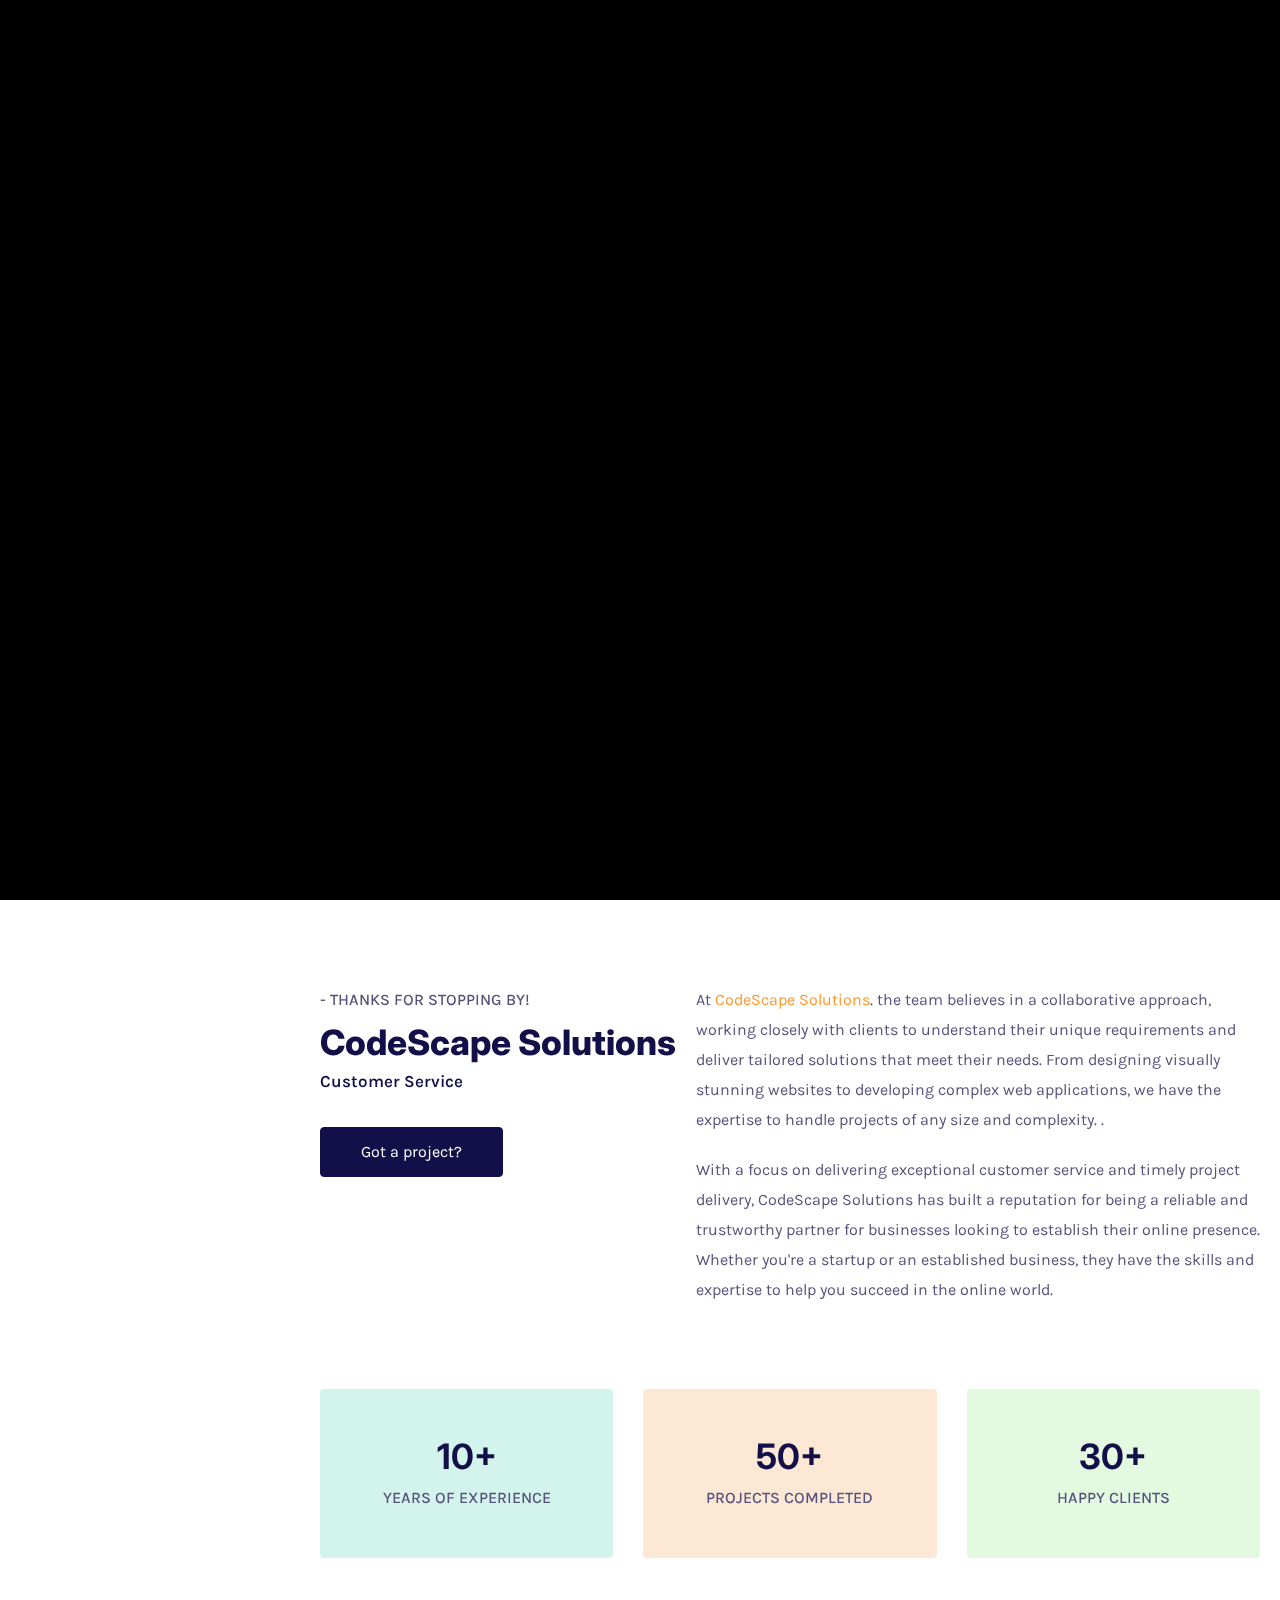
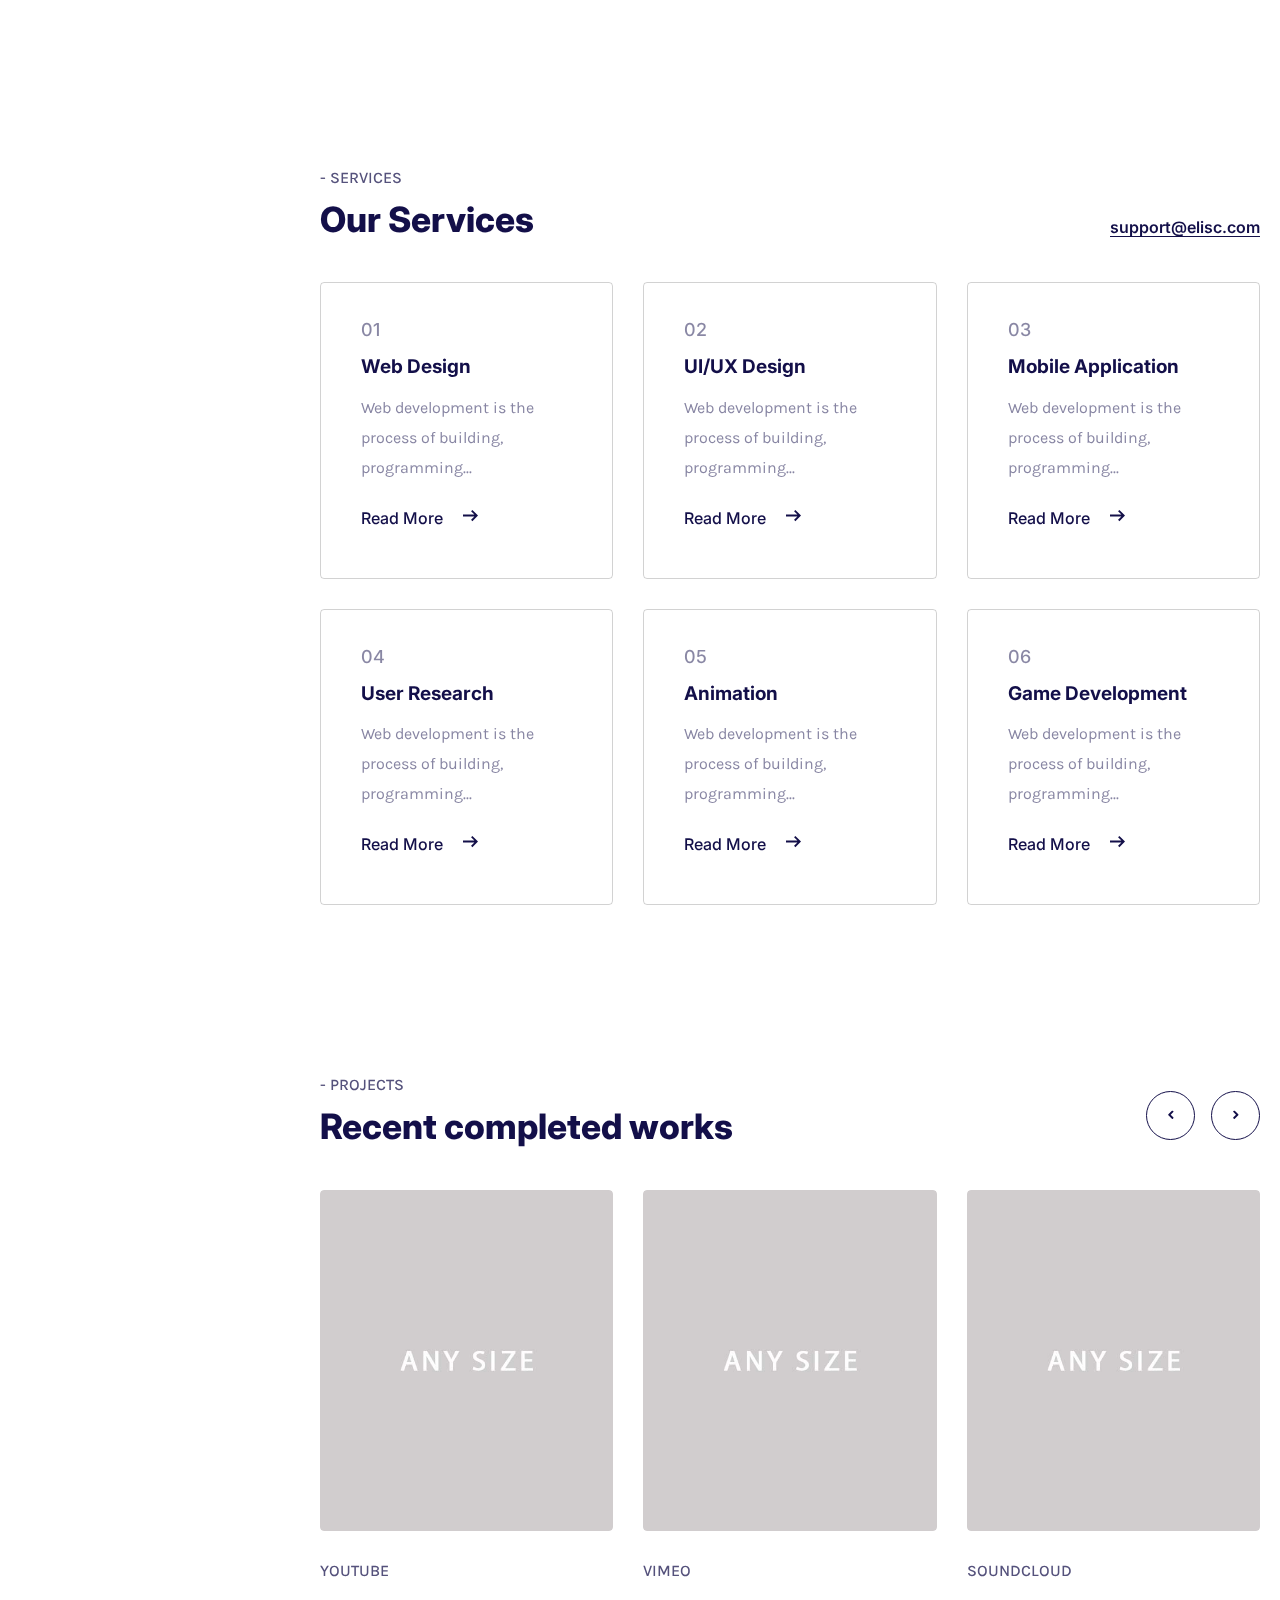
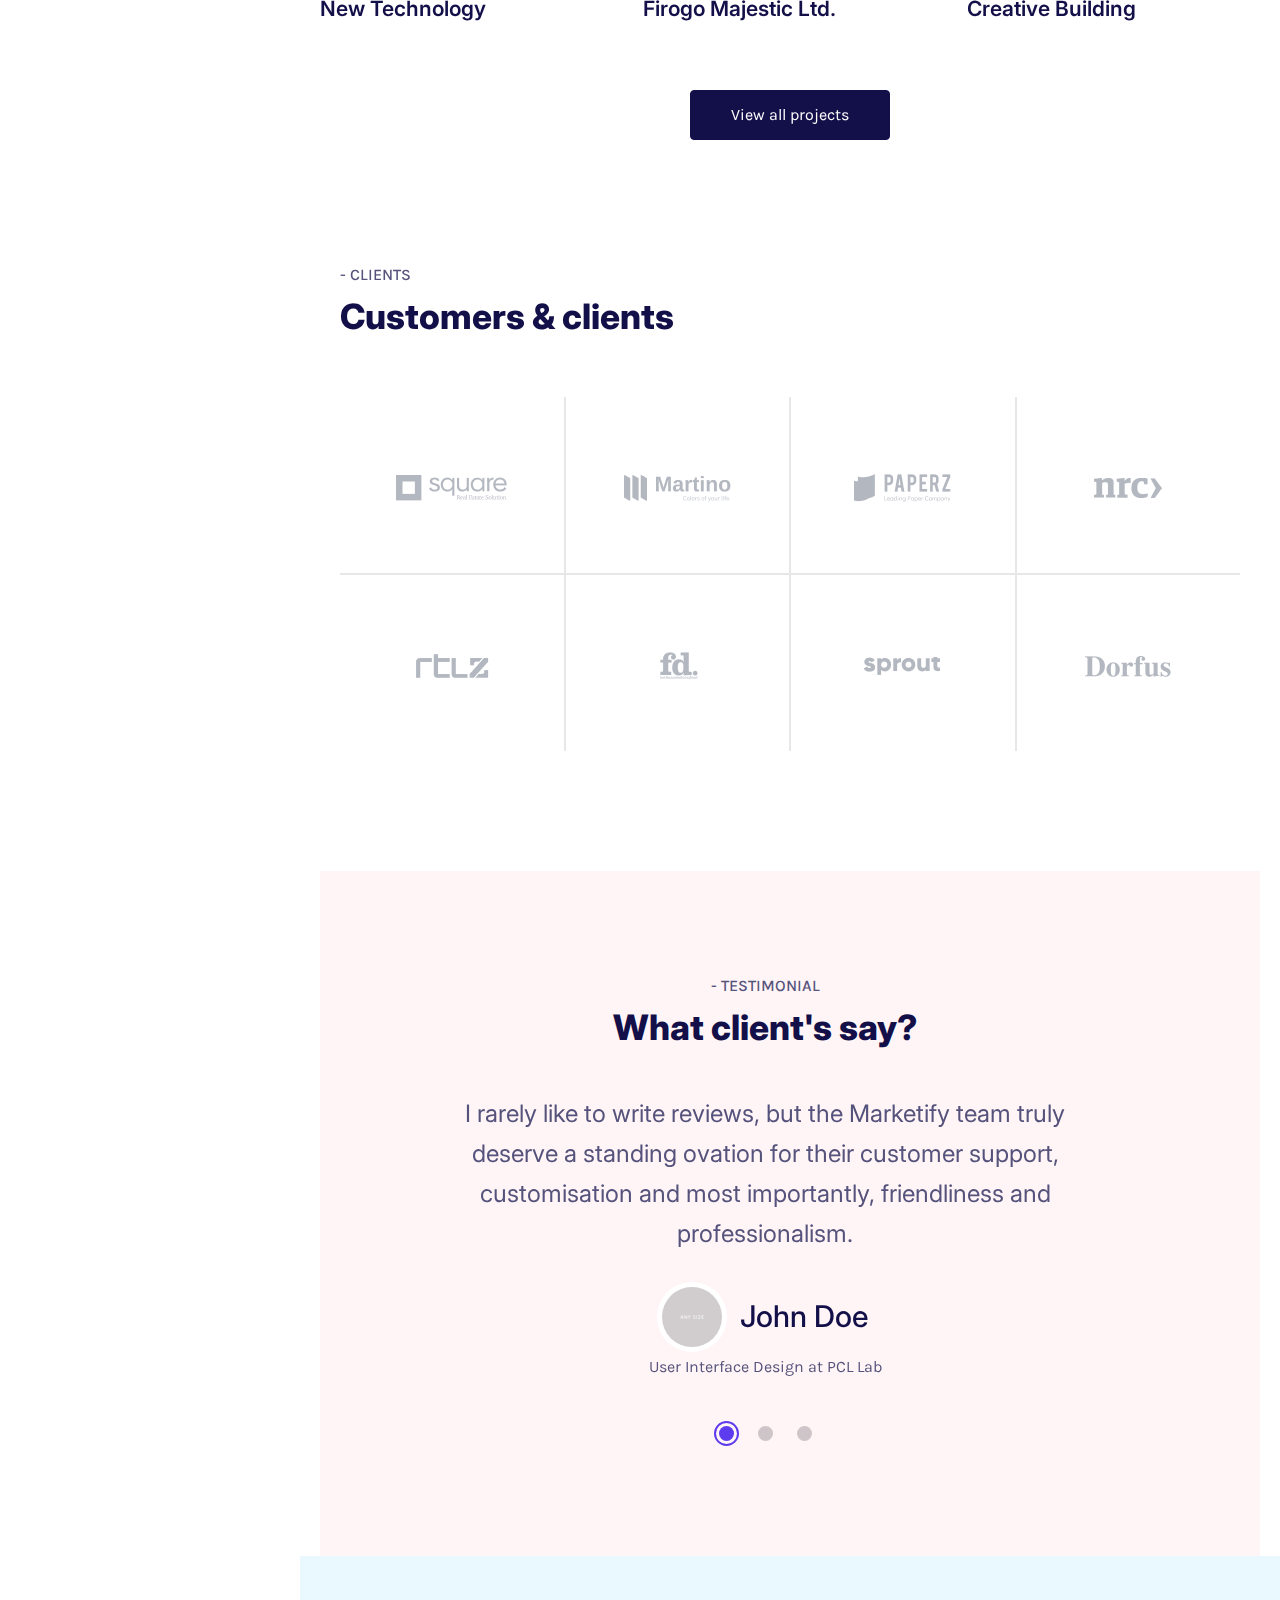
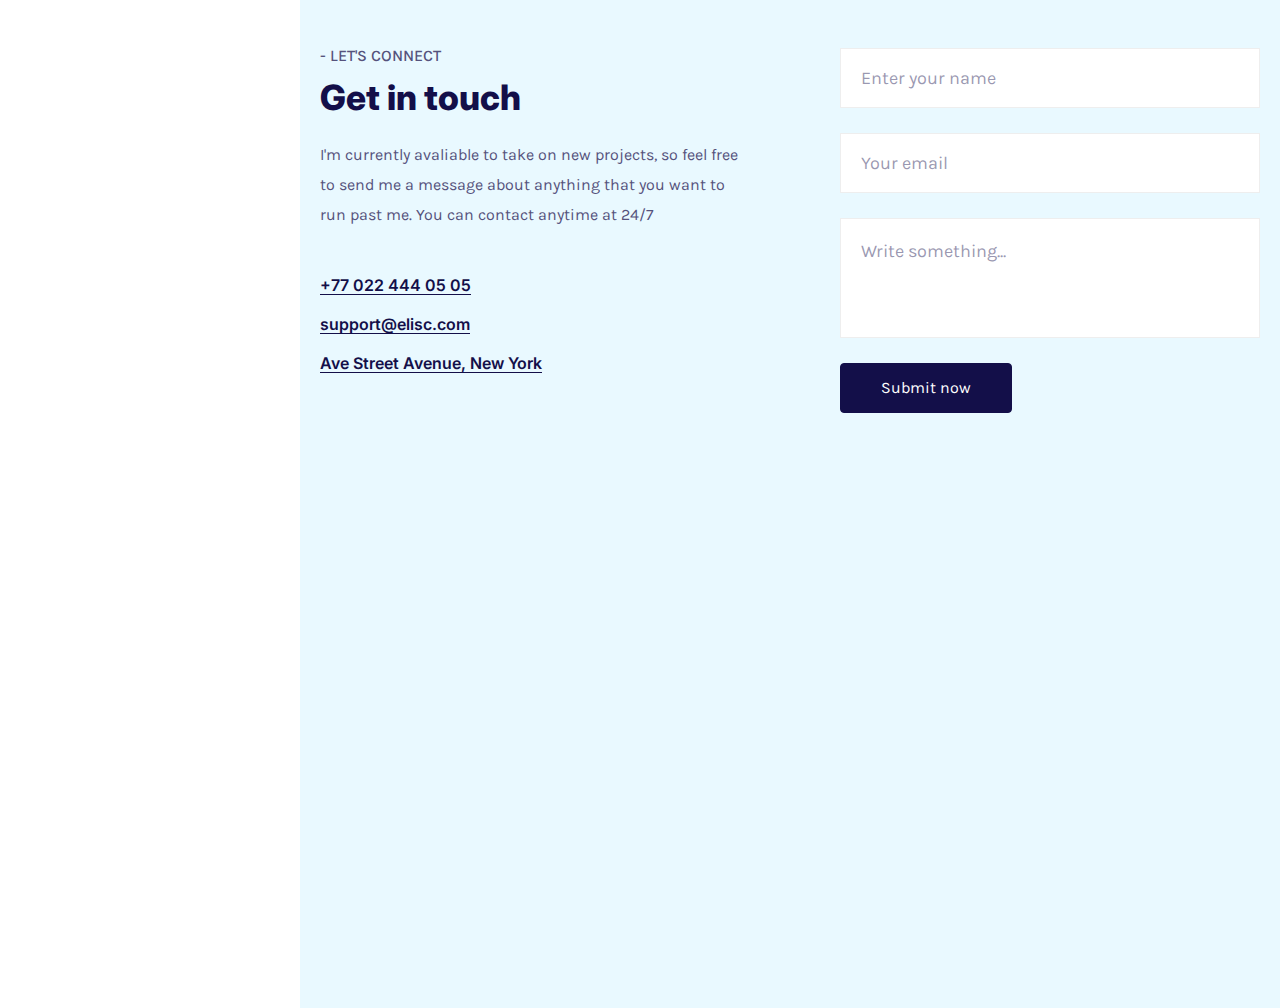
==== commit ed373a83: "Commit" ====
--- a/index-one-page.html
+++ b/index-one-page.html
@@ -13,7 +13,7 @@
 
 <meta name="viewport" content="width=device-width, initial-scale=1, maximum-scale=1">
 
-<title>Elisc</title>
+<title>CodeScape Solutions</title>
 
 <!-- STYLES -->
 <link href="https://fonts.googleapis.com/css2?family=Karla:ital,wght@0,200;0,300;0,400;0,500;0,600;0,700;0,800;1,200;1,300;1,400;1,500;1,600;1,700;1,800&display=swap" rel="stylesheet">
@@ -99,7 +99,7 @@
 							<div class="main" data-img-url="img/about/1.jpg"></div>
 						</div>
 						<div class="name">
-							<h3><span>Robert Elisc<span class="back">Robert Elisc</span></span></h3>
+							<h3><span>CodeScape Solutions<span class="back">CodeScape Solutions</span></span></h3>
 						</div>
 					</div>
 					<div class="menu scrollable">
@@ -108,7 +108,6 @@
 							<li><a href="#about">About</a></li>
 							<li><a href="#service">Services</a></li>
 							<li><a href="#portfolio">Portfolio</a></li>
-							<li><a href="#news">Blog</a></li>
 							<li><a href="#contact">Contact</a></li>
 						</ul>
 					</div>
@@ -121,7 +120,7 @@
 							</ul>
 						</div>
 						<div class="text">
-							<p>Copyright © 2023 Robert Elisc. All rights reserved.</p>
+							<p>Copyright © 2023 CodeScape Solutions. All rights reserved.</p>
 						</div>
 					</div>
 				</div>
@@ -139,21 +138,21 @@
 								<div class="details">
 									<div class="left">
 										<div class="title">
-											<h3>Hi, I'm <span class="blueColor">Elisc!</span></h3>
+											<h3><span class="blueColor">CodeScape Solutions - </span></h3>
 											<h3>
 												<span class="cd-headline rotate-1"> <!-- ANIMATE TEXT VALUES: zoom, rotate-1, letters type, letters rotate-2, loading-bar, slide, clip, letters rotate-3, letters scale, push,  -->
-													<span class="blc">Creative</span>
+													<span class="blc"> We Create</span>
 													<span class="cd-words-wrapper">
-													  <b class="is-visible">Designer</b>
-													  <b>Coder</b>
-													  <b>Player</b>
+													  <b class="is-visible">Beautiful</b>
+													  <b>Responsive</b>
+													  <b>User-friendly</b>
 													</span>
 												</span>
 											</h3>
-											<h3>Based in Florida</h3>
+											<h3>Websites</h3>
 										</div>
 										<div class="subtitle">
-											<p>I'm a Florida based web designer &amp; front‑end developer with <span class="blueColor">10+ years</span> of experience</p>
+											<p>We're experienced web developers and designers with a total of <span class="blueColor">10+ years</span> of experience</p>
 										</div>
 										<div class="buttons">
 											<div class="elisc_tm_button">
@@ -187,16 +186,18 @@
 								<div class="elisc_tm_biography">
 									<div class="left">
 										<div class="title">
-											<span class="mini">- Nice to meet you!</span>
-											<h3 class="name">Robert Elisc</h3>
+											<span class="mini">- Thanks for stopping by!</span>
+											<h3 class="name">CodeScape Solutions</h3>
 											<span class="job">
 												<span class="cd-headline rotate-1"> <!-- ANIMATE TEXT VALUES: zoom, rotate-1, letters type, letters rotate-2, loading-bar, slide, clip, letters rotate-3, letters scale, push,  -->
-													<span class="blc">Web designer &amp;</span>
 													<span class="cd-words-wrapper">
-													  <b class="is-visible">Developer</b>
-													  <b>Coder</b>
-													  <b>Player</b>
+													  <b class="is-visible">Customer Service</b>
+													  <b>Weekly Updates for Clients</b>
+													  <b>Responsive Web-Design</b>
+													  <b>Simple.</b>
+													  <b><span class="blueColor">Beautiful.</span></b>
 													</span>
+													
 												</span>
 											</span>
 										</div>
@@ -206,29 +207,10 @@
 									</div>
 									<div class="right">
 										<div class="text">
-											<p>Hello there! My name is <span class="yellowColor">Robert Elisc</span>. I am a web designer &amp; developer, and I'm very passionate and dedicated to my work.</p>
-											<p>With 20 years experience as a professional a graphic designer, I have acquired the skills and knowledge necessary to make your project a success. I enjoy every step of the design process, from discussion and collaboration.</p>
-										</div>
-										<div class="info">
-											<ul>
-												<li>
-													<span>Age</span>
-													<span>25</span>
-												</li>
-												<li>
-													<span>Born In</span>
-													<span><a class="href_location" href="#">Florida, USA</a></span>
-												</li>
-												<li>
-													<span>Mail</span>
-													<span><a href="mailto:support@elisc.com">support@elisc.com</a></span>
-												</li>
-												<li>
-													<span>Phone</span>
-													<span><a href="tel:+77 022 444 05 05">+77 022 444 05 05</a></span>
-												</li>
-											</ul>
-										</div>
+											<p>At <span class="yellowColor">CodeScape Solutions</span>.  the team believes in a collaborative approach, working closely with clients to understand their unique requirements and deliver tailored solutions that meet their needs. From designing visually stunning websites to developing complex web applications, we have the expertise to handle projects of any size and complexity.												.</p>
+											<p>With a focus on delivering exceptional customer service and timely project delivery, CodeScape Solutions has built a reputation for being a reliable and trustworthy partner for businesses looking to establish their online presence. Whether you're a startup or an established business, they have the skills and expertise to help you succeed in the online world.											</p>
+										</div>
+									
 									</div>
 								</div>
 								<div class="elisc_tm_counter">
@@ -254,134 +236,7 @@
 									</ul>
 								</div>
 							</div>
-							<div class="elisc_tm_experience">
-								<div class="tm_content">
-									<div class="elisc_tm_title">
-										<span>- Experience</span>
-										<h3>Everything about me!</h3>
-									</div>
-									<div class="list">
-										<ul>
-											<li>
-												<img class="popup_image" src="img/experience/1.jpg" alt="" />
-												<div class="list_inner">
-													<div class="short">
-														<div class="job">
-															<span class="yellowColor">-2018 - Present</span>
-															<h3>Web Developer</h3>
-														</div>
-														<div class="place">
-															<span>-Envato Market</span>
-														</div>
-													</div>
-													<div class="text">
-														<p>Website development is the process of building, programming, coding and maintaining websites and web applications.</p>
-													</div>
-													<a class="elisc_tm_full_link" href="#"></a>
-
-													<!-- Modalbox Info Start -->
-													<div class="hidden_details">
-														<div class="descriptions">
-															<p>Elisc is a leading web design agency with an award-winning design team that creates innovative, effective websites that capture your brand, improve your conversion rates, and maximize your revenue to help grow your business and achieve your goals.</p>
-															<p>In today’s digital world, your website is the first interaction consumers have with your business. That's why almost 95 percent of a user’s first impression relates to web design. It’s also why web design services can have an immense impact on your company’s bottom line.</p>
-															<p>That’s why more companies are not only reevaluating their website’s design but also partnering with Elisc, the web design agency that’s driven more than $2.4 billion in revenue for its clients. With over 50 web design awards under our belt, we're confident we can design a custom website that drives sales for your unique business.</p>
-														</div>
-													</div>
-													<!-- /Modalbox Info Start -->
-
-												</div>
-											</li>
-											<li>
-												<img class="popup_image" src="img/experience/2.jpg" alt="" />
-												<div class="list_inner">
-													<div class="short">
-														<div class="job">
-															<span class="yellowColor">-2016 - 2018</span>
-															<h3>Senior Designer</h3>
-														</div>
-														<div class="place">
-															<span>-ABC Studio</span>
-														</div>
-													</div>
-													<div class="text">
-														<p>Website development is the process of building, programming, coding and maintaining websites and web applications.</p>
-													</div>
-													<a class="elisc_tm_full_link" href="#"></a>
-
-													<!-- Modalbox Info Start -->
-													<div class="hidden_details">
-														<div class="descriptions">
-															<p>Elisc is a leading web design agency with an award-winning design team that creates innovative, effective websites that capture your brand, improve your conversion rates, and maximize your revenue to help grow your business and achieve your goals.</p>
-															<p>In today’s digital world, your website is the first interaction consumers have with your business. That's why almost 95 percent of a user’s first impression relates to web design. It’s also why web design services can have an immense impact on your company’s bottom line.</p>
-															<p>That’s why more companies are not only reevaluating their website’s design but also partnering with Elisc, the web design agency that’s driven more than $2.4 billion in revenue for its clients. With over 50 web design awards under our belt, we're confident we can design a custom website that drives sales for your unique business.</p>
-														</div>
-													</div>
-													<!-- /Modalbox Info Start -->
-
-												</div>
-											</li>
-											<li>
-												<img class="popup_image" src="img/experience/3.jpg" alt="" />
-												<div class="list_inner">
-													<div class="short">
-														<div class="job">
-															<span class="yellowColor">-2015 - 2016</span>
-															<h3>UX Designer</h3>
-														</div>
-														<div class="place">
-															<span>-Colorlib</span>
-														</div>
-													</div>
-													<div class="text">
-														<p>Website development is the process of building, programming, coding and maintaining websites and web applications.</p>
-													</div>
-													<a class="elisc_tm_full_link" href="#"></a>
-
-													<!-- Modalbox Info Start -->
-													<div class="hidden_details">
-														<div class="descriptions">
-															<p>Elisc is a leading web design agency with an award-winning design team that creates innovative, effective websites that capture your brand, improve your conversion rates, and maximize your revenue to help grow your business and achieve your goals.</p>
-															<p>In today’s digital world, your website is the first interaction consumers have with your business. That's why almost 95 percent of a user’s first impression relates to web design. It’s also why web design services can have an immense impact on your company’s bottom line.</p>
-															<p>That’s why more companies are not only reevaluating their website’s design but also partnering with Elisc, the web design agency that’s driven more than $2.4 billion in revenue for its clients. With over 50 web design awards under our belt, we're confident we can design a custom website that drives sales for your unique business.</p>
-														</div>
-													</div>
-													<!-- /Modalbox Info Start -->
-
-												</div>
-											</li>
-											<li>
-												<img class="popup_image" src="img/experience/4.jpg" alt="" />
-												<div class="list_inner">
-													<div class="short">
-														<div class="job">
-															<span class="yellowColor">-2013 - 2015</span>
-															<h3>Freelancer</h3>
-														</div>
-														<div class="place">
-															<span>-Vivaco Corp.</span>
-														</div>
-													</div>
-													<div class="text">
-														<p>Website development is the process of building, programming, coding and maintaining websites and web applications.</p>
-													</div>
-													<a class="elisc_tm_full_link" href="#"></a>
-
-													<!-- Modalbox Info Start -->
-													<div class="hidden_details">
-														<div class="descriptions">
-															<p>Elisc is a leading web design agency with an award-winning design team that creates innovative, effective websites that capture your brand, improve your conversion rates, and maximize your revenue to help grow your business and achieve your goals.</p>
-															<p>In today’s digital world, your website is the first interaction consumers have with your business. That's why almost 95 percent of a user’s first impression relates to web design. It’s also why web design services can have an immense impact on your company’s bottom line.</p>
-															<p>That’s why more companies are not only reevaluating their website’s design but also partnering with Elisc, the web design agency that’s driven more than $2.4 billion in revenue for its clients. With over 50 web design awards under our belt, we're confident we can design a custom website that drives sales for your unique business.</p>
-														</div>
-													</div>
-													<!-- /Modalbox Info Start -->
-
-												</div>
-											</li>
-										</ul>
-									</div>
-								</div>
-							</div>
+							
 						</div>
 					</div>
 					<!-- /ABOUT -->
@@ -393,7 +248,7 @@
 								<div class="elisc_tm_service_title">
 									<div class="elisc_tm_title">
 										<span>- Services</span>
-										<h3>My Services</h3>
+										<h3>Our Services</h3>
 									</div>
 									<a href="mailto:support@elisc.com">support@elisc.com</a>
 								</div>
@@ -575,16 +430,7 @@
 										</li>
 									</ul>
 								</div>
-								<div class="elisc_tm_video">
-									<img class="placeholder" src="img/thumbs/4-2.jpg" alt="" />
-									<div class="image" data-img-url="img/service/1.jpg"></div>
-									<div class="overlay"></div>
-									<span class="play"><img class="svg" src="img/svg/play.svg" alt="" /></span>
-									<div class="text">
-										<h3>Intro Video</h3>
-									</div>
-									<a class="elisc_tm_full_link popup-youtube" href="https://www.youtube.com/watch?v=7e90gBu4pas"></a>
-								</div>
+								
 							</div>
 						</div>
 					</div>
@@ -859,236 +705,7 @@
 					<!-- /PORTFOLIO -->
 
 					<!-- NEWS -->
-					<div class="elisc_tm_section" id="news">
-						<div class="elisc_tm_news fn_w_sminiboxes">
-							<div class="tm_content">
-								<div class="wrapper">
-									<div class="left fn_w_sminibox">
-										<div class="elisc_tm_sticky_section">
-											<div class="elisc_tm_title">
-												<span>- Blog</span>
-												<h3>My blog &amp; news</h3>
-											</div>
-											<div class="elisc_tm_button">
-												<a class="anchor" href="#contact">Get in touch</a>
-											</div>
-										</div>
-									</div>
-									<div class="right fn_w_sminibox">
-										<div class="elisc_tm_sticky_section">
-											<div class="list">
-												<ul>
-													<li>
-														<img class="popup_image" src="img/news/1.jpg" alt="" />
-														<div class="list_inner">
-															<div class="info">
-																<div class="meta">
-																	<img class="svg" src="img/svg/calendar.svg" alt="" /> <span>April 12, 2023</span>
-																</div>
-																<div class="title">
-																	<h3><a href="#">12 unique examples of portfolio websites</a></h3>
-																</div>
-															</div>
-															<div class="elisc_tm_read_more">
-																<a class="line_effect" href="#">Learn More<span><img class="svg" src="img/svg/rightArrow.svg" alt="" /></span></a>
-															</div>
-
-															<!-- Modalbox Info Start -->
-															<div class="news_hidden_details">
-																<div class="news_popup_informations">
-																	<div class="text">
-																		<p>Elisc is a leading web design agency with an award-winning design team that creates innovative, effective websites that capture your brand, improve your conversion rates, and maximize your revenue to help grow your business and achieve your goals.</p>
-																		<p>In today’s digital world, your website is the first interaction consumers have with your business. That's why almost 95 percent of a user’s first impression relates to web design. It’s also why web design services can have an immense impact on your company’s bottom line.</p>
-																		<p>That’s why more companies are not only reevaluating their website’s design but also partnering with Kura, the web design agency that’s driven more than $2.4 billion in revenue for its clients. With over 50 web design awards under our belt, we're confident we can design a custom website that drives sales for your unique business.</p>
-																	</div>
-																</div>
-															</div>
-															<!-- /Modalbox Info End -->
-
-														</div>
-													</li>
-													<li>
-														<img class="popup_image" src="img/news/2.jpg" alt="" />
-														<div class="list_inner">
-															<div class="info">
-																<div class="meta">
-																	<img class="svg" src="img/svg/calendar.svg" alt="" /> <span>April 01, 2023</span>
-																</div>
-																<div class="title">
-																	<h3><a href="#">Dealing with spring allergy symptoms</a></h3>
-																</div>
-															</div>
-															<div class="elisc_tm_read_more">
-																<a class="line_effect" href="#">Learn More<span><img class="svg" src="img/svg/rightArrow.svg" alt="" /></span></a>
-															</div>
-
-															<!-- Modalbox Info Start -->
-															<div class="news_hidden_details">
-																<div class="news_popup_informations">
-																	<div class="text">
-																		<p>Elisc is a leading web design agency with an award-winning design team that creates innovative, effective websites that capture your brand, improve your conversion rates, and maximize your revenue to help grow your business and achieve your goals.</p>
-																		<p>In today’s digital world, your website is the first interaction consumers have with your business. That's why almost 95 percent of a user’s first impression relates to web design. It’s also why web design services can have an immense impact on your company’s bottom line.</p>
-																		<p>That’s why more companies are not only reevaluating their website’s design but also partnering with Kura, the web design agency that’s driven more than $2.4 billion in revenue for its clients. With over 50 web design awards under our belt, we're confident we can design a custom website that drives sales for your unique business.</p>
-																	</div>
-																</div>
-															</div>
-															<!-- /Modalbox Info End -->
-
-														</div>
-													</li>
-													<li>
-														<img class="popup_image" src="img/news/3.jpg" alt="" />
-														<div class="list_inner">
-															<div class="info">
-																<div class="meta">
-																	<img class="svg" src="img/svg/calendar.svg" alt="" /> <span>March 30, 2023</span>
-																</div>
-																<div class="title">
-																	<h3><a href="#">Why we should read fewer books</a></h3>
-																</div>
-															</div>
-															<div class="elisc_tm_read_more">
-																<a class="line_effect" href="#">Learn More<span><img class="svg" src="img/svg/rightArrow.svg" alt="" /></span></a>
-															</div>
-
-															<!-- Modalbox Info Start -->
-															<div class="news_hidden_details">
-																<div class="news_popup_informations">
-																	<div class="text">
-																		<p>Elisc is a leading web design agency with an award-winning design team that creates innovative, effective websites that capture your brand, improve your conversion rates, and maximize your revenue to help grow your business and achieve your goals.</p>
-																		<p>In today’s digital world, your website is the first interaction consumers have with your business. That's why almost 95 percent of a user’s first impression relates to web design. It’s also why web design services can have an immense impact on your company’s bottom line.</p>
-																		<p>That’s why more companies are not only reevaluating their website’s design but also partnering with Kura, the web design agency that’s driven more than $2.4 billion in revenue for its clients. With over 50 web design awards under our belt, we're confident we can design a custom website that drives sales for your unique business.</p>
-																	</div>
-																</div>
-															</div>
-															<!-- /Modalbox Info End -->
-
-														</div>
-													</li>
-													<li>
-														<img class="popup_image" src="img/news/4.jpg" alt="" />
-														<div class="list_inner">
-															<div class="info">
-																<div class="meta">
-																	<img class="svg" src="img/svg/calendar.svg" alt="" /> <span>March 15, 2023</span>
-																</div>
-																<div class="title">
-																	<h3><a href="#">Skills and tools for efficient web design</a></h3>
-																</div>
-															</div>
-															<div class="elisc_tm_read_more">
-																<a class="line_effect" href="#">Learn More<span><img class="svg" src="img/svg/rightArrow.svg" alt="" /></span></a>
-															</div>
-
-															<!-- Modalbox Info Start -->
-															<div class="news_hidden_details">
-																<div class="news_popup_informations">
-																	<div class="text">
-																		<p>Elisc is a leading web design agency with an award-winning design team that creates innovative, effective websites that capture your brand, improve your conversion rates, and maximize your revenue to help grow your business and achieve your goals.</p>
-																		<p>In today’s digital world, your website is the first interaction consumers have with your business. That's why almost 95 percent of a user’s first impression relates to web design. It’s also why web design services can have an immense impact on your company’s bottom line.</p>
-																		<p>That’s why more companies are not only reevaluating their website’s design but also partnering with Kura, the web design agency that’s driven more than $2.4 billion in revenue for its clients. With over 50 web design awards under our belt, we're confident we can design a custom website that drives sales for your unique business.</p>
-																	</div>
-																</div>
-															</div>
-															<!-- /Modalbox Info End -->
-
-														</div>
-													</li>
-													<li>
-														<img class="popup_image" src="img/news/5.jpg" alt="" />
-														<div class="list_inner">
-															<div class="info">
-																<div class="meta">
-																	<img class="svg" src="img/svg/calendar.svg" alt="" /> <span>Feb 20, 2023</span>
-																</div>
-																<div class="title">
-																	<h3><a href="#">How to use python for web scraping</a></h3>
-																</div>
-															</div>
-															<div class="elisc_tm_read_more">
-																<a class="line_effect" href="#">Learn More<span><img class="svg" src="img/svg/rightArrow.svg" alt="" /></span></a>
-															</div>
-
-															<!-- Modalbox Info Start -->
-															<div class="news_hidden_details">
-																<div class="news_popup_informations">
-																	<div class="text">
-																		<p>Elisc is a leading web design agency with an award-winning design team that creates innovative, effective websites that capture your brand, improve your conversion rates, and maximize your revenue to help grow your business and achieve your goals.</p>
-																		<p>In today’s digital world, your website is the first interaction consumers have with your business. That's why almost 95 percent of a user’s first impression relates to web design. It’s also why web design services can have an immense impact on your company’s bottom line.</p>
-																		<p>That’s why more companies are not only reevaluating their website’s design but also partnering with Kura, the web design agency that’s driven more than $2.4 billion in revenue for its clients. With over 50 web design awards under our belt, we're confident we can design a custom website that drives sales for your unique business.</p>
-																	</div>
-																</div>
-															</div>
-															<!-- /Modalbox Info End -->
-
-														</div>
-													</li>
-													<li>
-														<img class="popup_image" src="img/news/6.jpg" alt="" />
-														<div class="list_inner">
-															<div class="info">
-																<div class="meta">
-																	<img class="svg" src="img/svg/calendar.svg" alt="" /> <span>Feb 11, 2023</span>
-																</div>
-																<div class="title">
-																	<h3><a href="#">Best wireframe tools for web designers</a></h3>
-																</div>
-															</div>
-															<div class="elisc_tm_read_more">
-																<a class="line_effect" href="#">Learn More<span><img class="svg" src="img/svg/rightArrow.svg" alt="" /></span></a>
-															</div>
-
-															<!-- Modalbox Info Start -->
-															<div class="news_hidden_details">
-																<div class="news_popup_informations">
-																	<div class="text">
-																		<p>Elisc is a leading web design agency with an award-winning design team that creates innovative, effective websites that capture your brand, improve your conversion rates, and maximize your revenue to help grow your business and achieve your goals.</p>
-																		<p>In today’s digital world, your website is the first interaction consumers have with your business. That's why almost 95 percent of a user’s first impression relates to web design. It’s also why web design services can have an immense impact on your company’s bottom line.</p>
-																		<p>That’s why more companies are not only reevaluating their website’s design but also partnering with Kura, the web design agency that’s driven more than $2.4 billion in revenue for its clients. With over 50 web design awards under our belt, we're confident we can design a custom website that drives sales for your unique business.</p>
-																	</div>
-																</div>
-															</div>
-															<!-- /Modalbox Info End -->
-
-														</div>
-													</li>
-													<li>
-														<img class="popup_image" src="img/news/7.jpg" alt="" />
-														<div class="list_inner">
-															<div class="info">
-																<div class="meta">
-																	<img class="svg" src="img/svg/calendar.svg" alt="" /> <span>Jan 31, 2023</span>
-																</div>
-																<div class="title">
-																	<h3><a href="#">Why we’re crazy about animations</a></h3>
-																</div>
-															</div>
-															<div class="elisc_tm_read_more">
-																<a class="line_effect" href="#">Learn More<span><img class="svg" src="img/svg/rightArrow.svg" alt="" /></span></a>
-															</div>
-
-															<!-- Modalbox Info Start -->
-															<div class="news_hidden_details">
-																<div class="news_popup_informations">
-																	<div class="text">
-																		<p>Elisc is a leading web design agency with an award-winning design team that creates innovative, effective websites that capture your brand, improve your conversion rates, and maximize your revenue to help grow your business and achieve your goals.</p>
-																		<p>In today’s digital world, your website is the first interaction consumers have with your business. That's why almost 95 percent of a user’s first impression relates to web design. It’s also why web design services can have an immense impact on your company’s bottom line.</p>
-																		<p>That’s why more companies are not only reevaluating their website’s design but also partnering with Kura, the web design agency that’s driven more than $2.4 billion in revenue for its clients. With over 50 web design awards under our belt, we're confident we can design a custom website that drives sales for your unique business.</p>
-																	</div>
-																</div>
-															</div>
-															<!-- /Modalbox Info End -->
-
-														</div>
-													</li>
-												</ul>
-											</div>
-										</div>
-									</div>
-								</div>
-							</div>
-						</div>
-					</div>
+					
 					<!-- /NEWS -->
 
 					<!-- CONTACT -->
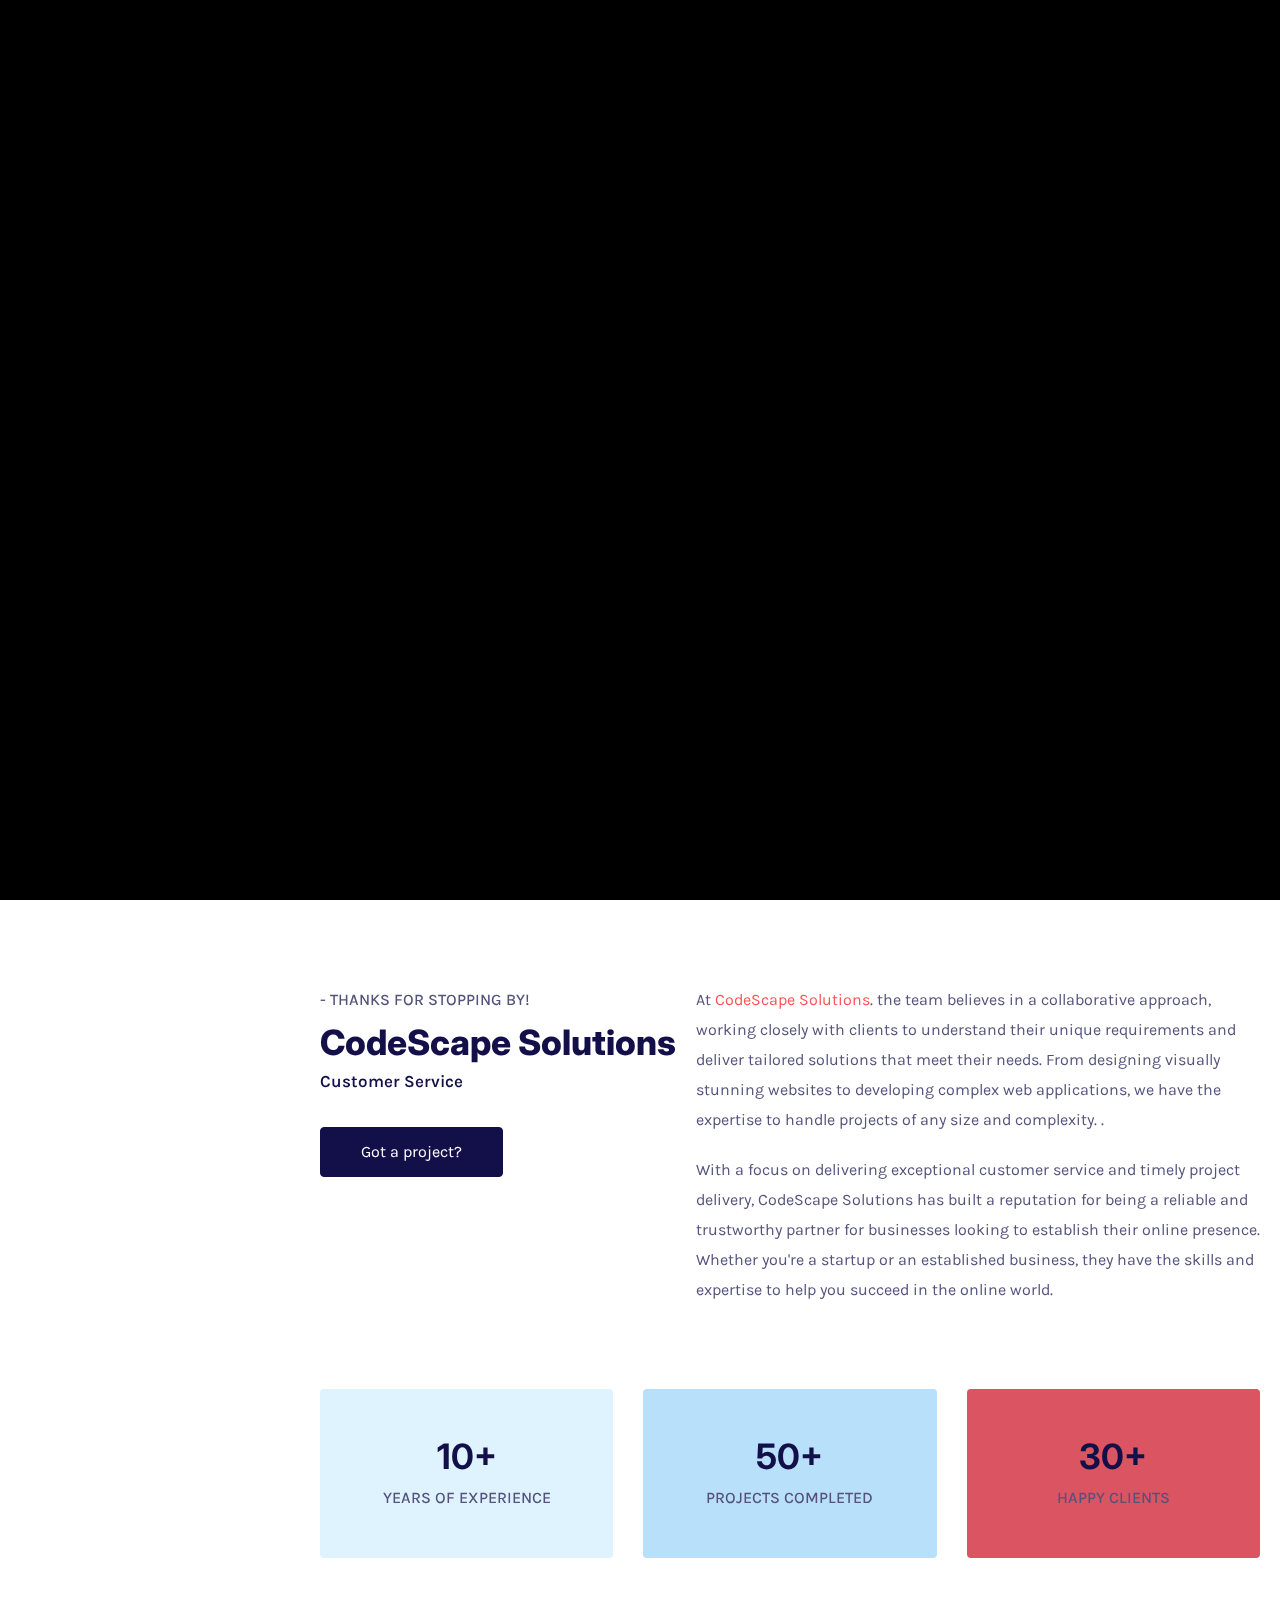
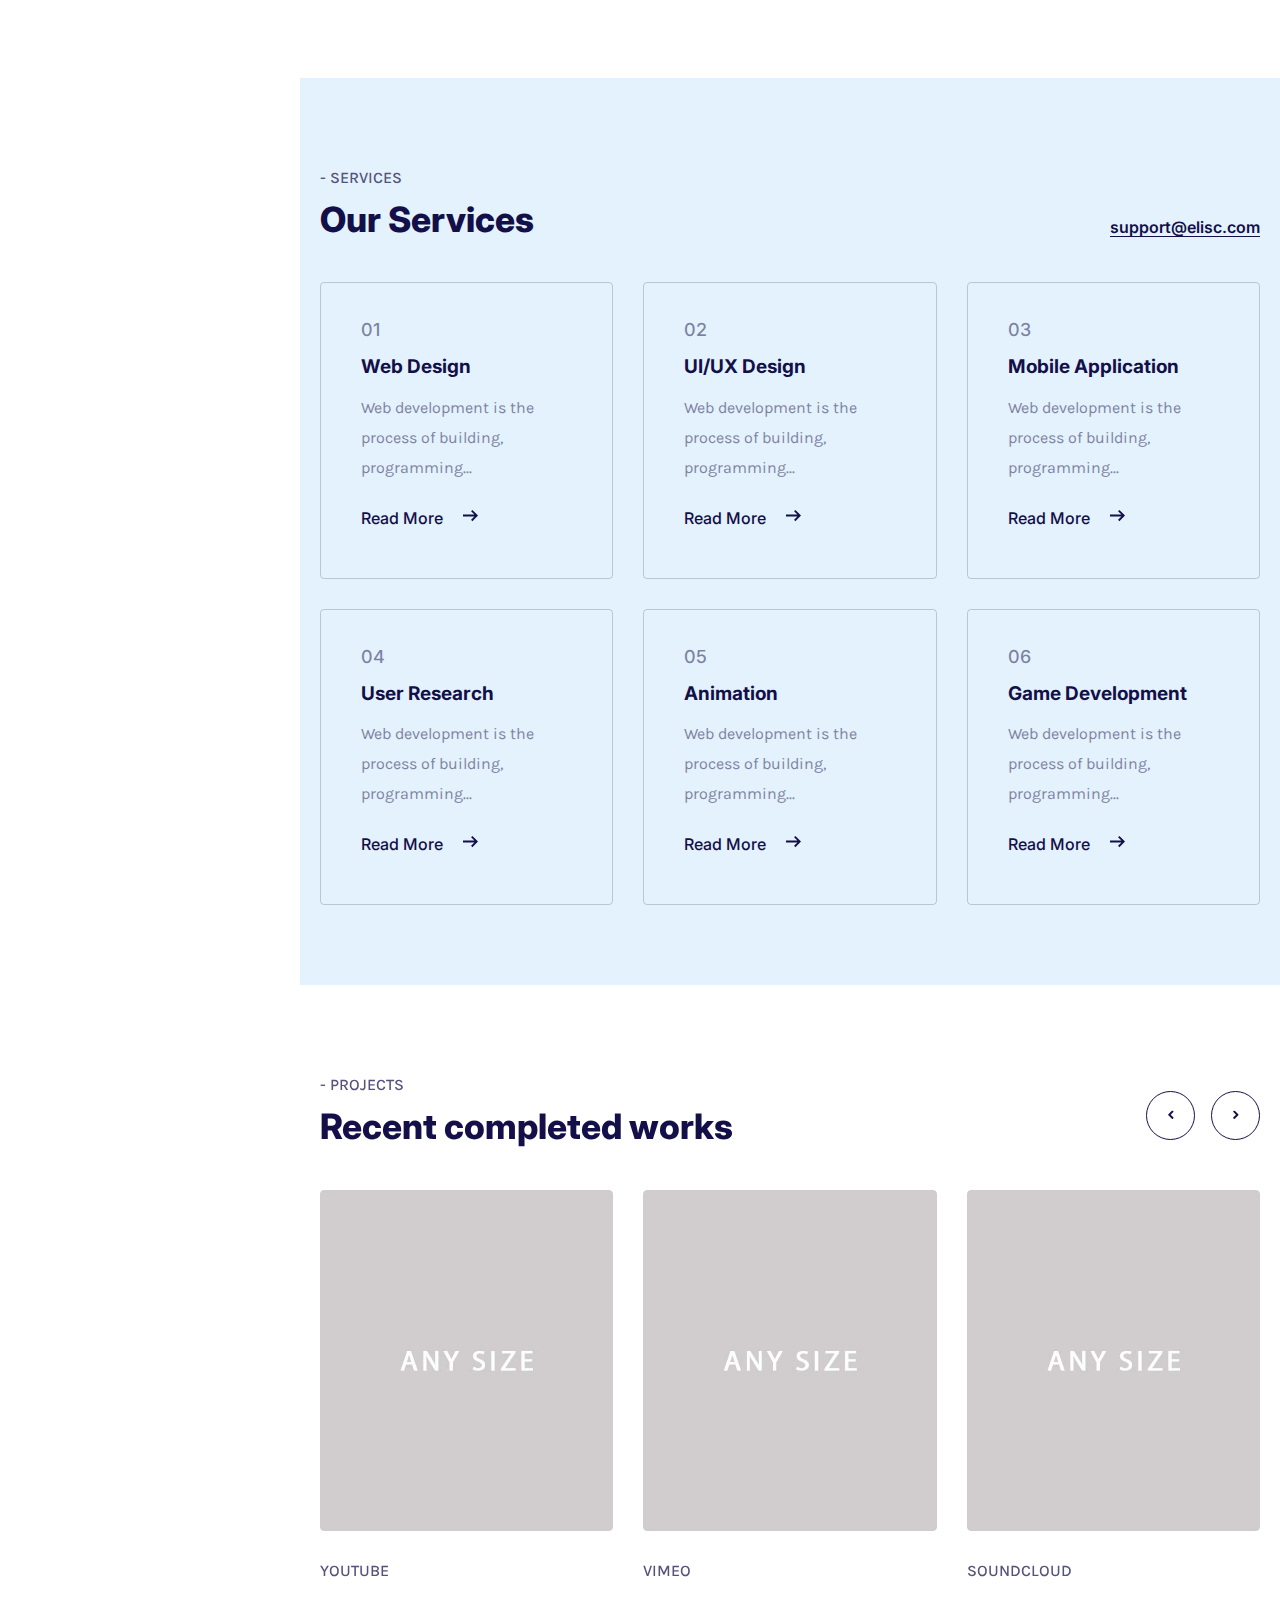
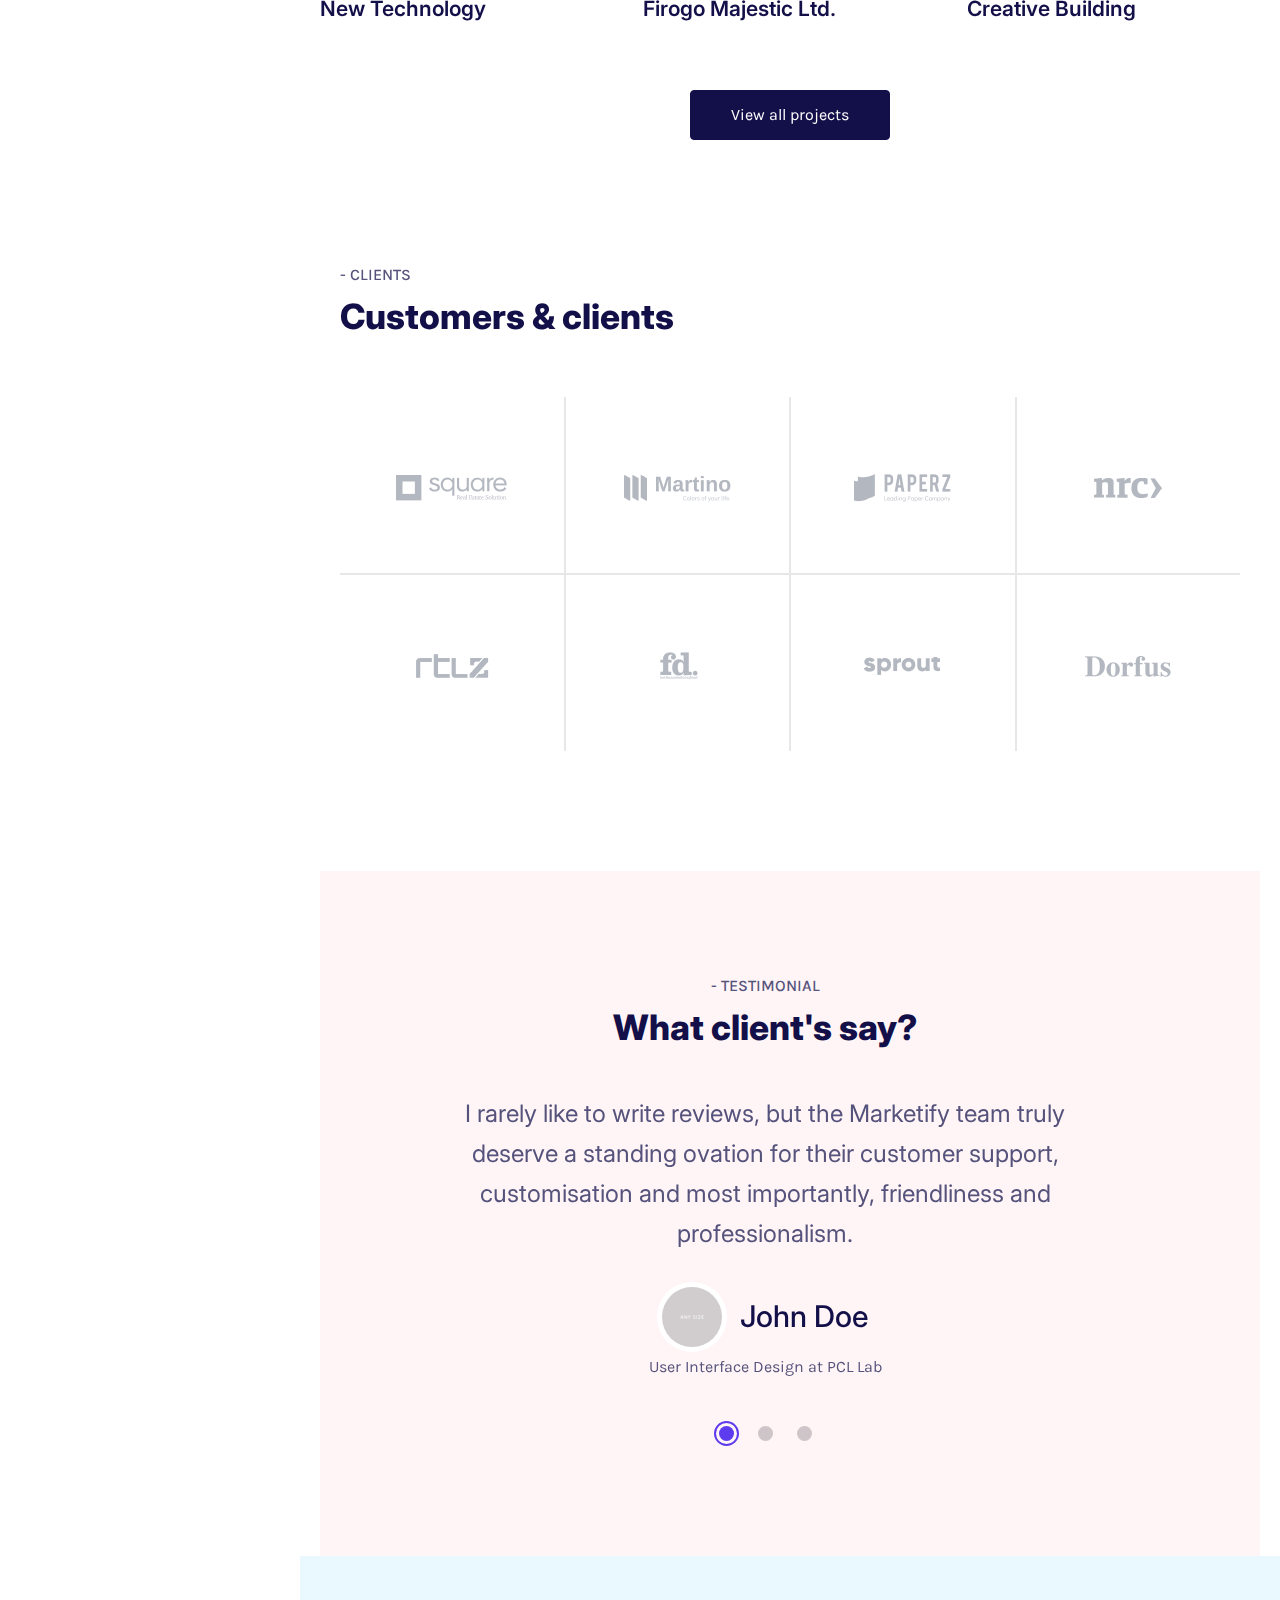
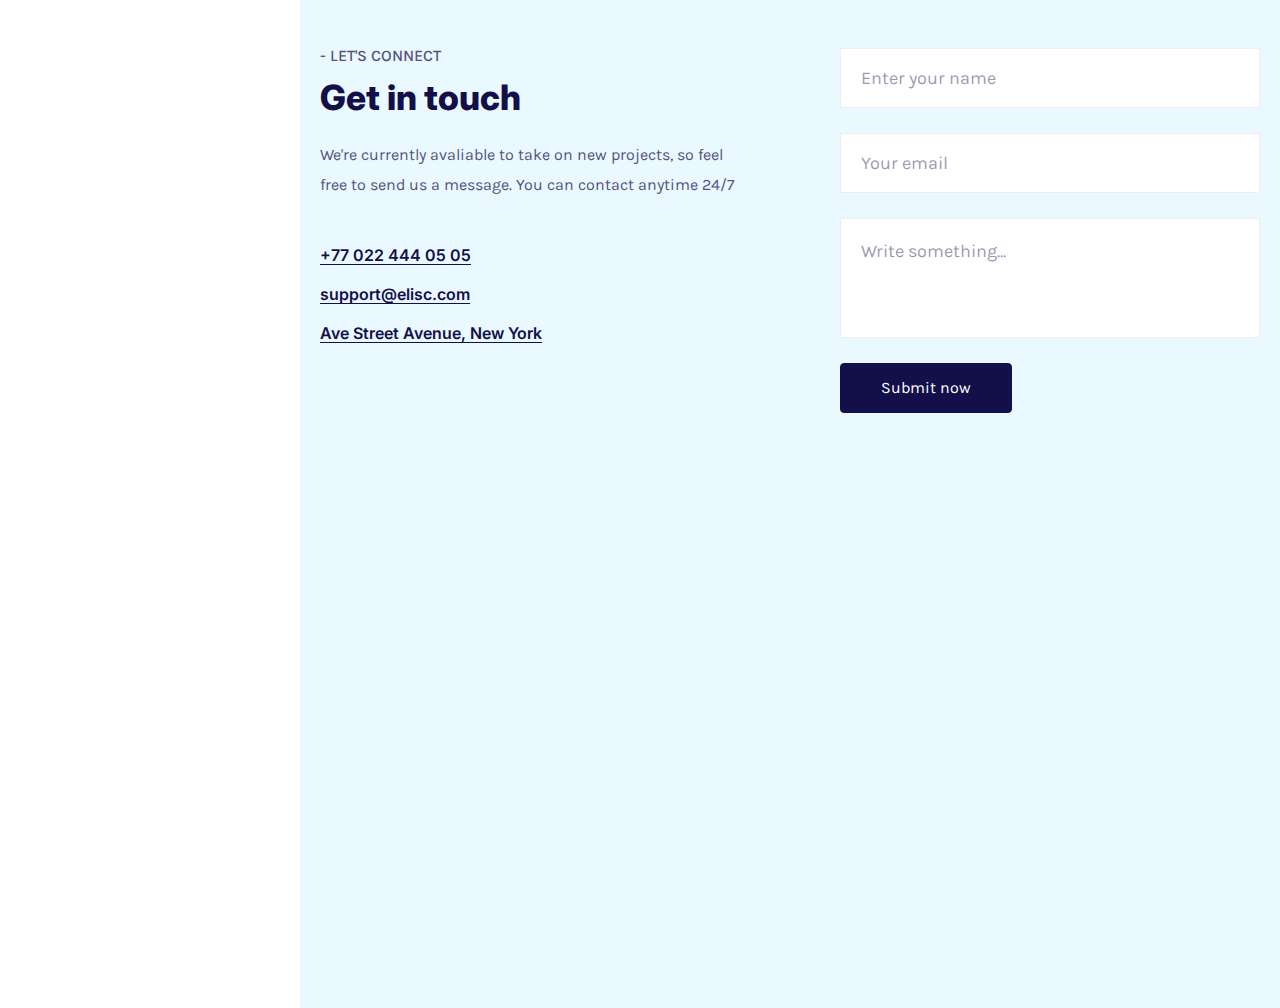
==== commit 48c13b50: "Merge pull request #1 from ChristianTheProgrammer/master" ====
--- a/index-one-page.html
+++ b/index-one-page.html
@@ -719,7 +719,7 @@
 											<h3>Get in touch</h3>
 										</div>
 										<div class="text">
-											<p>I'm currently avaliable to take on new projects, so feel free to send me a message about anything that you want to run past me. You can contact anytime at 24/7</p>
+											<p>We're currently avaliable to take on new projects, so feel free to send us a message. You can contact anytime 24/7</p>
 										</div>
 										<div class="info">
 											<ul>
--- a/css/style.css
+++ b/css/style.css
@@ -640,7 +640,7 @@
 	min-height: 100vh;
 	clear: both;
 	float: left;
-	background-color: #EFFBF8;
+	background-color: #E3F2FD;
 }
 .elisc_tm_home .details{
 	width: 100%;
@@ -667,10 +667,11 @@
 	line-height: 72px;
 }
 .blueColor{
-	color: var(--blue-color);
+	color: #DB5461;
 }
 .yellowColor{
-	color: var(--yellow-color);
+	color: #ff5252;
+	
 }
 .elisc_tm_home .subtitle{
 	width: 100%;
@@ -743,7 +744,7 @@
 	position: absolute;
 	content: "";
 	width: 4px;
-	background-color: var(--yellow-color);
+	background-color: #8AA29E;
 	top: 0px;
 	bottom: 0px;
 }
@@ -906,13 +907,13 @@
 	transform: scale3d(3.9,1.4,1) rotate3d(0,0,1,45deg) translate3d(0,100%,0);
 }
 .elisc_tm_counter ul li:nth-child(1) .list_inner{
-	background-color: #D3F4EC;
+	background-color: #dff3ff;
 }
 .elisc_tm_counter ul li:nth-child(2) .list_inner{
-	background-color: #FCE8D4;
+	background-color: #b9e0fb;
 }
 .elisc_tm_counter ul li:nth-child(3) .list_inner{
-	background-color: #E3F9E0;
+	background-color: #DB5461;
 }
 .elisc_tm_counter h3{
 	font-size: 40px;
@@ -1028,6 +1029,7 @@
 	width: 100%;
 	float: left;
 	padding-top: 110px;
+	background-color: #E3F2FD;
 }
 .elisc_tm_services .popup_image{
 	display: none;
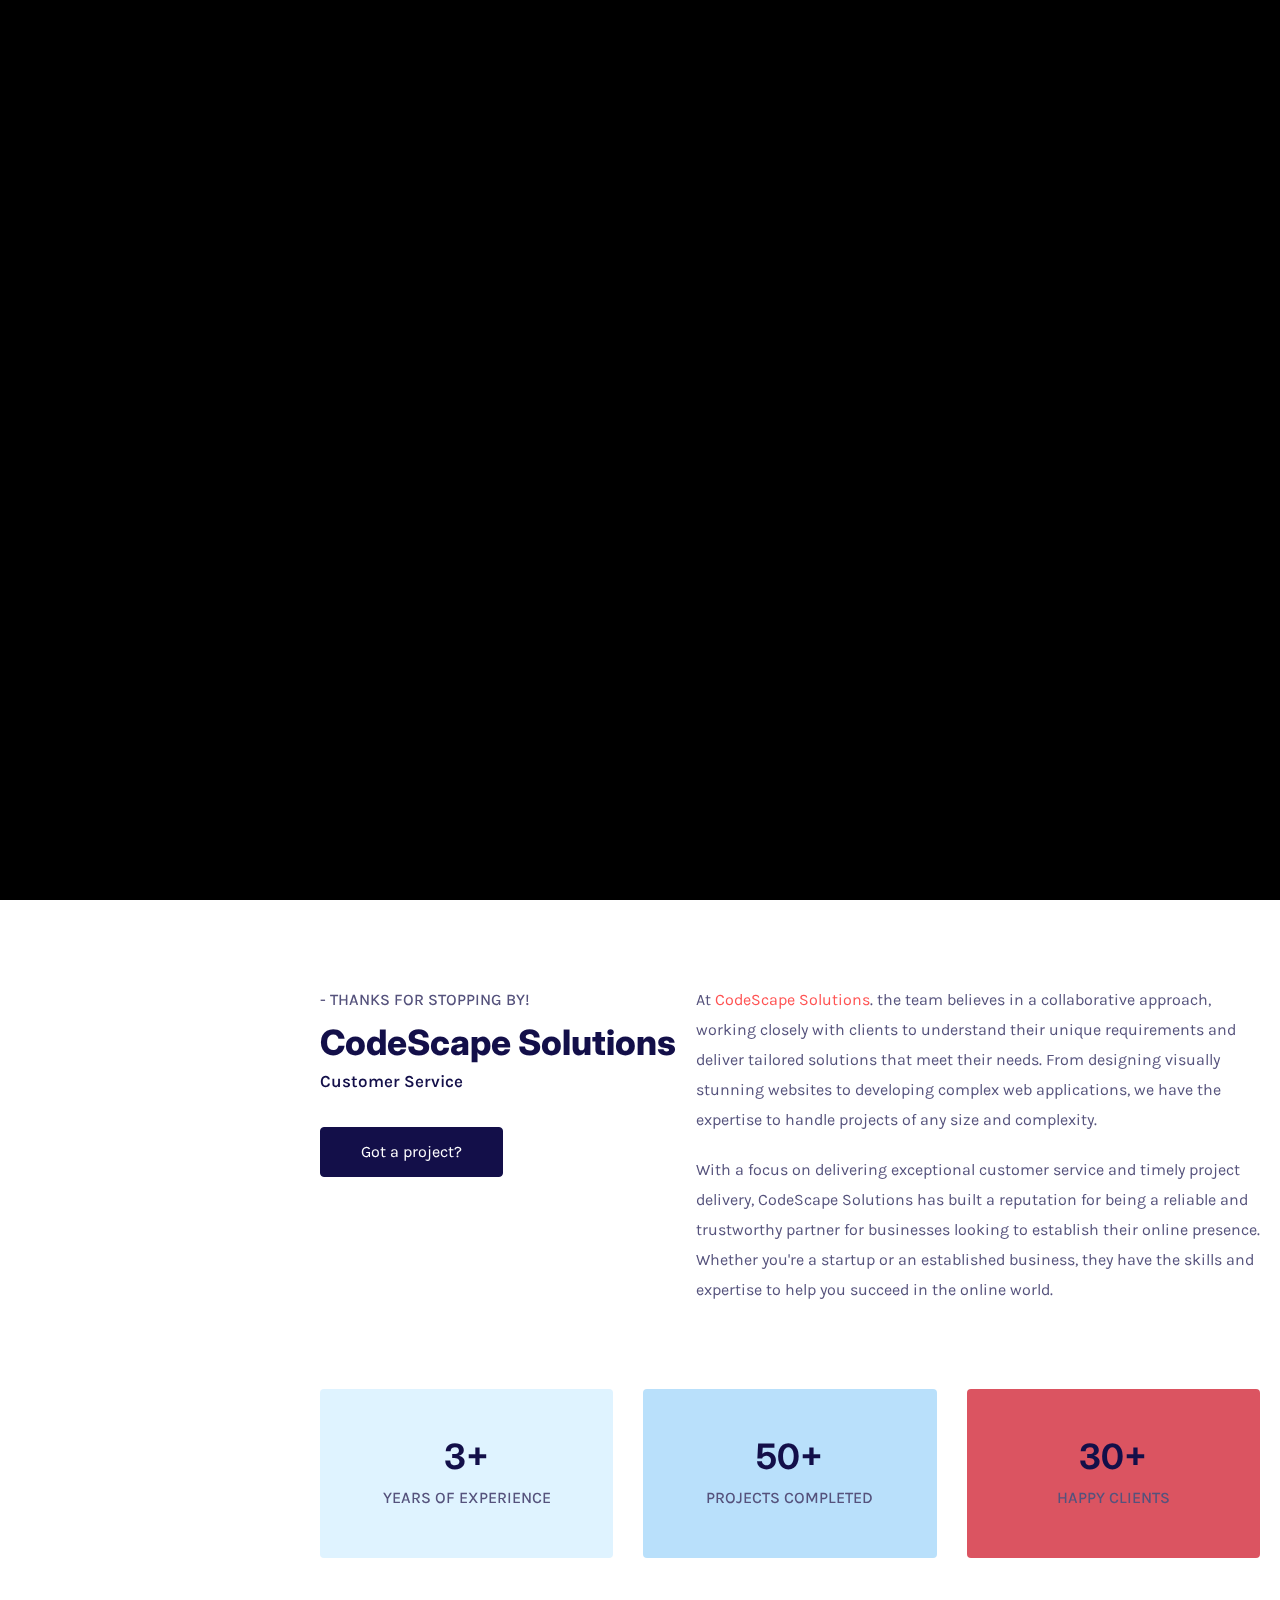
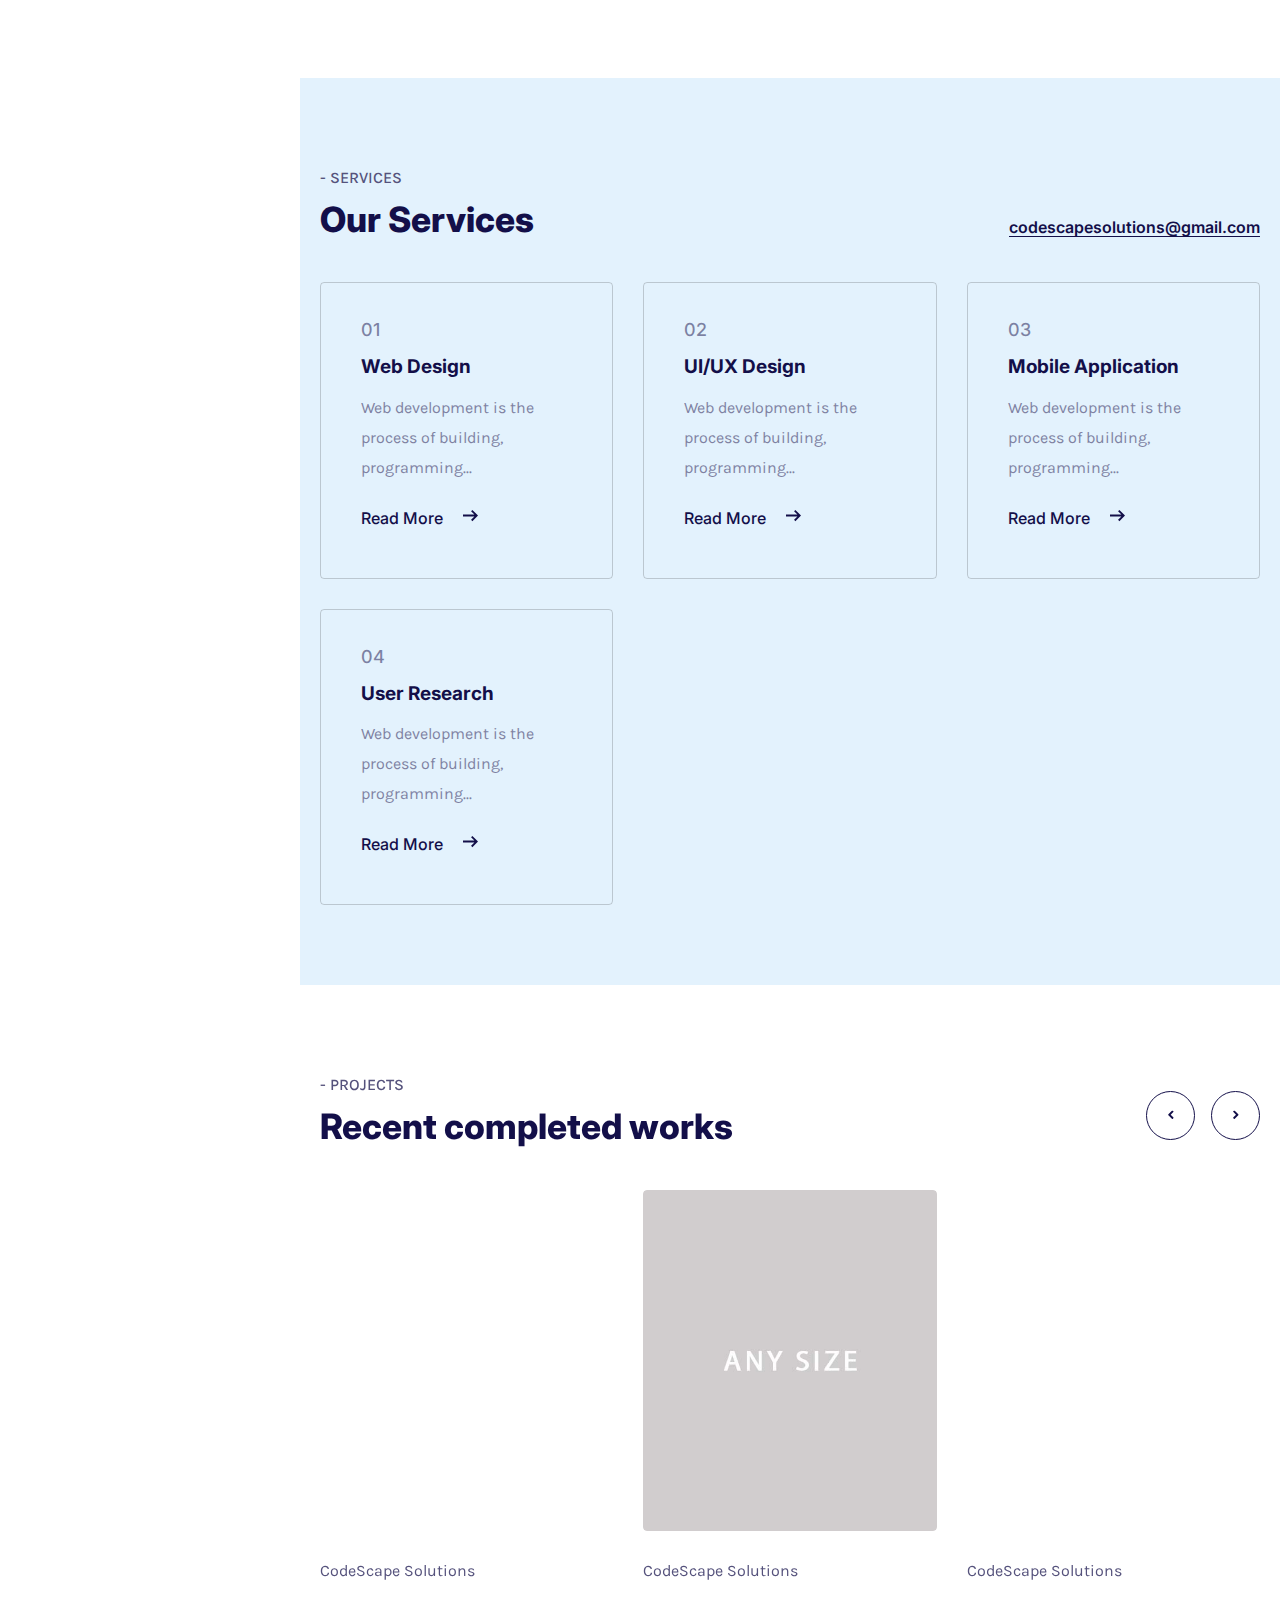
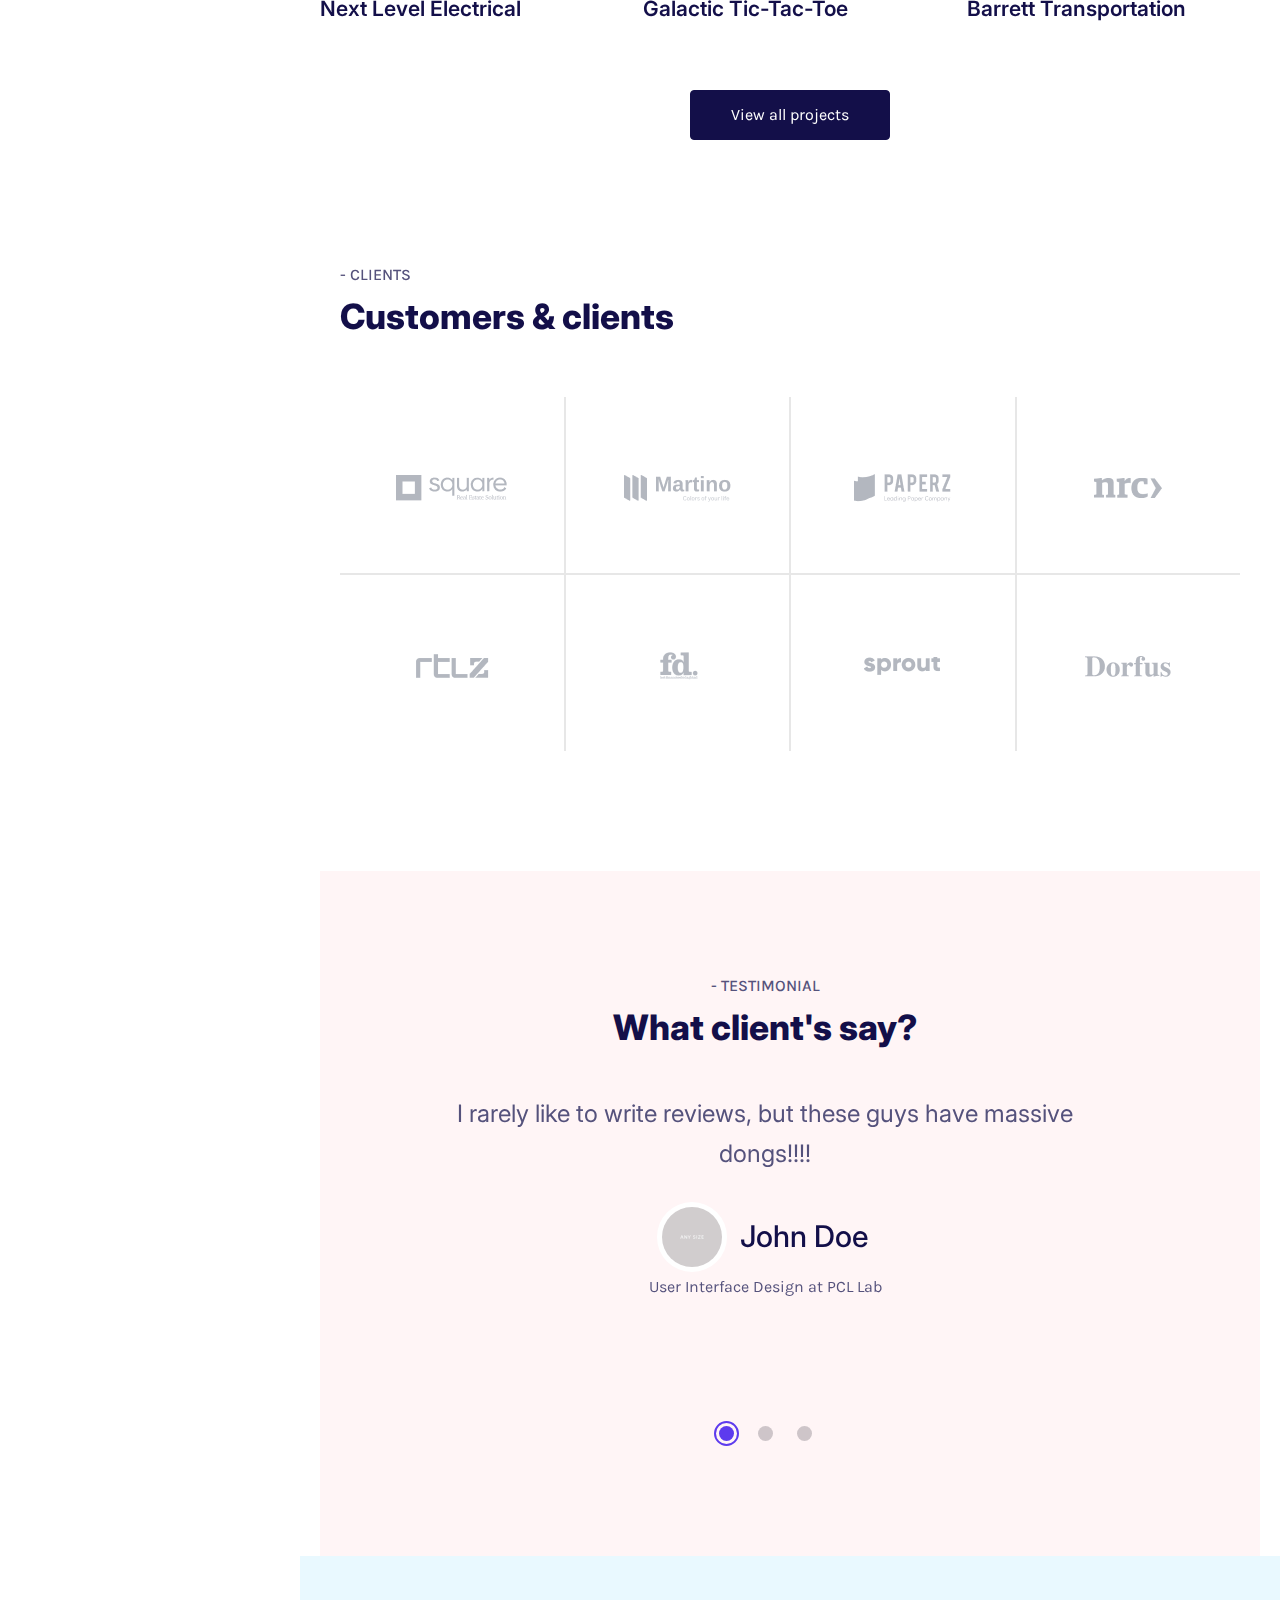
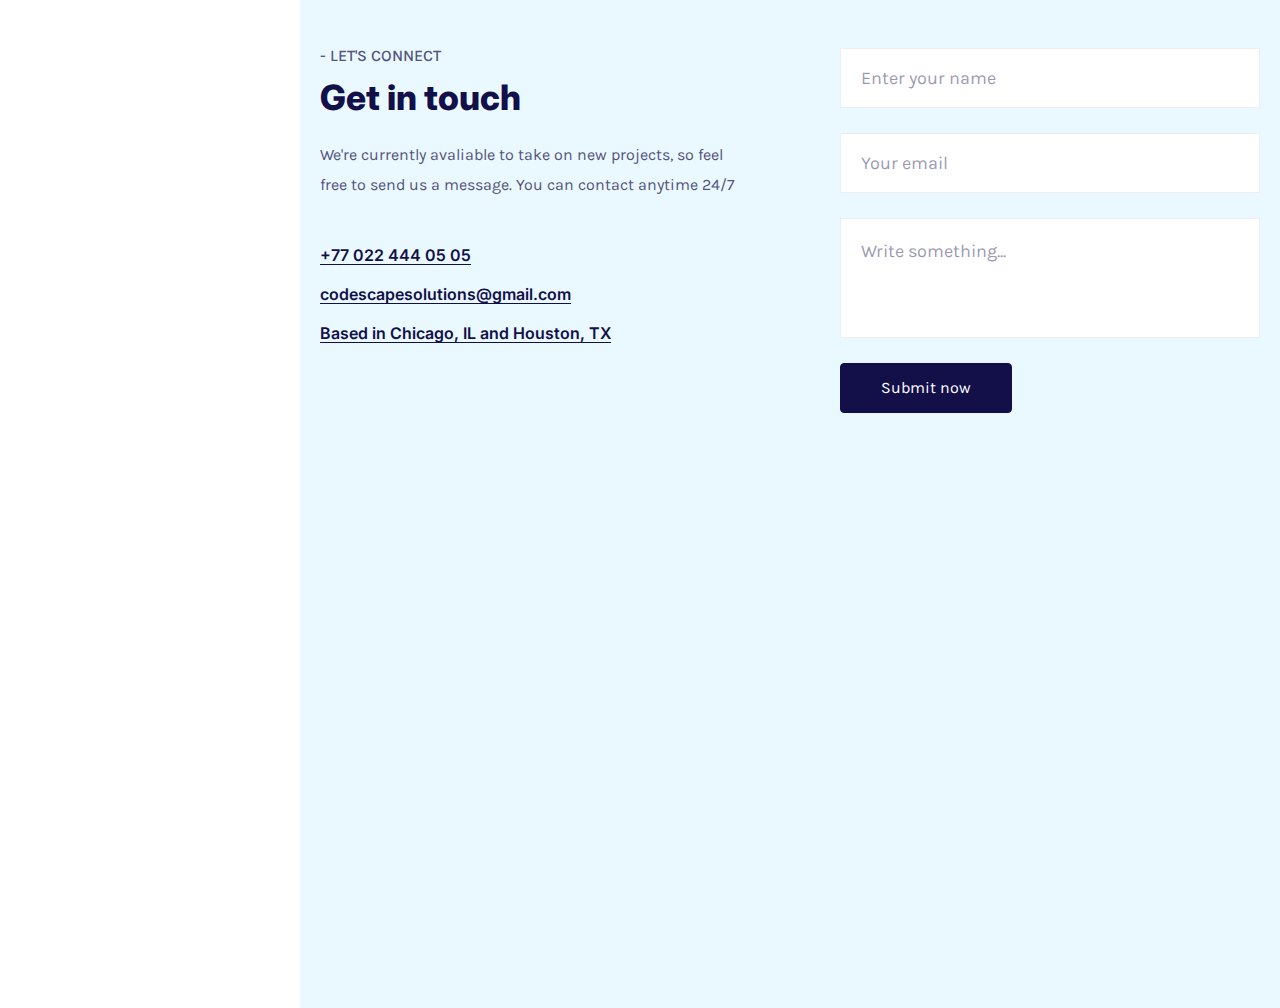
==== commit 14fdd90f: "Logo removed" ====
--- a/index-one-page.html
+++ b/index-one-page.html
@@ -95,8 +95,6 @@
 				<div class="sidebar_inner">
 					<div class="author">
 						<div class="image">
-							<img src="img/thumbs/1-1.jpg" alt="" />
-							<div class="main" data-img-url="img/about/1.jpg"></div>
 						</div>
 						<div class="name">
 							<h3><span>CodeScape Solutions<span class="back">CodeScape Solutions</span></span></h3>
@@ -165,13 +163,13 @@
 										<div class="info">
 											<ul>
 												<li><a href="tel:+77 022 444 05 05">+77 022 444 05 05</a></li>
-												<li><a href="mailto:support@elisc.com">support@elisc.com</a></li>
-												<li><a class="href_location" href="#">Ave Street Avenue, New York</a></li>
+												<li><a href="mailto:support@elisc.com">codescapesolutions@gmail.com</a></li>
+												<li><a class="href_location" href="#">Based in Chicago, IL and Houston, TX</a></li>
 											</ul>
 										</div>
 									</div>
 									<div class="right">
-										<img src="img/about/2.jpg" alt="" />
+										<img src="img/about/2.png" alt="" />
 									</div>
 								</div>
 							</div>
@@ -207,8 +205,8 @@
 									</div>
 									<div class="right">
 										<div class="text">
-											<p>At <span class="yellowColor">CodeScape Solutions</span>.  the team believes in a collaborative approach, working closely with clients to understand their unique requirements and deliver tailored solutions that meet their needs. From designing visually stunning websites to developing complex web applications, we have the expertise to handle projects of any size and complexity.												.</p>
-											<p>With a focus on delivering exceptional customer service and timely project delivery, CodeScape Solutions has built a reputation for being a reliable and trustworthy partner for businesses looking to establish their online presence. Whether you're a startup or an established business, they have the skills and expertise to help you succeed in the online world.											</p>
+											<p>At <span class="yellowColor">CodeScape Solutions</span>.  the team believes in a collaborative approach, working closely with clients to understand their unique requirements and deliver tailored solutions that meet their needs. From designing visually stunning websites to developing complex web applications, we have the expertise to handle projects of any size and complexity.</p>
+											<p>With a focus on delivering exceptional customer service and timely project delivery, CodeScape Solutions has built a reputation for being a reliable and trustworthy partner for businesses looking to establish their online presence. Whether you're a startup or an established business, they have the skills and expertise to help you succeed in the online world.</p>
 										</div>
 									
 									</div>
@@ -217,7 +215,7 @@
 									<ul>
 										<li>
 											<div class="list_inner">
-												<h3>10+</h3>
+												<h3>3+</h3>
 												<span>Years of Experience</span>
 											</div>
 										</li>
@@ -250,7 +248,7 @@
 										<span>- Services</span>
 										<h3>Our Services</h3>
 									</div>
-									<a href="mailto:support@elisc.com">support@elisc.com</a>
+									<a href="mailto:support@elisc.com">codescapesolutions@gmail.com</a>
 								</div>
 								<div class="service_list">
 									<ul>
@@ -367,65 +365,6 @@
 													</div>
 												</div>
 												<!-- /Modalbox Info Start -->
-
-											</div>
-										</li>
-										<li>
-											<img class="popup_image" src="img/service/6.jpg" alt="" />
-											<div class="list_inner">
-												<div class="details">
-													<div class="title">
-														<span>05</span>
-														<h3>Animation</h3>
-													</div>
-													<div class="text">
-														<p>Web development is the process of building, programming...</p>
-													</div>
-													<div class="elisc_tm_read_more">
-														<a href="#">Read More<span><img class="svg" src="img/svg/rightArrow.svg" alt="" /></span></a>
-													</div>
-												</div>
-												<a class="elisc_tm_full_link" href="#"></a>
-
-												<!-- Modalbox Info Start -->
-												<div class="hidden_details">
-													<div class="descriptions">
-														<p>Elisc is a leading web design agency with an award-winning design team that creates innovative, effective websites that capture your brand, improve your conversion rates, and maximize your revenue to help grow your business and achieve your goals.</p>
-														<p>In today’s digital world, your website is the first interaction consumers have with your business. That's why almost 95 percent of a user’s first impression relates to web design. It’s also why web design services can have an immense impact on your company’s bottom line.</p>
-														<p>That’s why more companies are not only reevaluating their website’s design but also partnering with Elisc, the web design agency that’s driven more than $2.4 billion in revenue for its clients. With over 50 web design awards under our belt, we're confident we can design a custom website that drives sales for your unique business.</p>
-													</div>
-												</div>
-												<!-- /Modalbox Info Start -->
-
-											</div>
-										</li>
-										<li>
-											<img class="popup_image" src="img/service/7.jpg" alt="" />
-											<div class="list_inner">
-												<div class="details">
-													<div class="title">
-														<span>06</span>
-														<h3>Game Development</h3>
-													</div>
-													<div class="text">
-														<p>Web development is the process of building, programming...</p>
-													</div>
-													<div class="elisc_tm_read_more">
-														<a href="#">Read More<span><img class="svg" src="img/svg/rightArrow.svg" alt="" /></span></a>
-													</div>
-												</div>
-												<a class="elisc_tm_full_link" href="#"></a>
-
-												<!-- Modalbox Info Start -->
-												<div class="hidden_details">
-													<div class="descriptions">
-														<p>Elisc is a leading web design agency with an award-winning design team that creates innovative, effective websites that capture your brand, improve your conversion rates, and maximize your revenue to help grow your business and achieve your goals.</p>
-														<p>In today’s digital world, your website is the first interaction consumers have with your business. That's why almost 95 percent of a user’s first impression relates to web design. It’s also why web design services can have an immense impact on your company’s bottom line.</p>
-														<p>That’s why more companies are not only reevaluating their website’s design but also partnering with Elisc, the web design agency that’s driven more than $2.4 billion in revenue for its clients. With over 50 web design awards under our belt, we're confident we can design a custom website that drives sales for your unique business.</p>
-													</div>
-												</div>
-												<!-- /Modalbox Info Start -->
-
 											</div>
 										</li>
 									</ul>
@@ -456,61 +395,20 @@
 											<div class="list_inner">
 												<div class="image">
 													<img src="img/thumbs/31-36.jpg" alt="" />
-													<div class="main" data-img-url="img/portfolio/1.jpg"></div>
-													<a class="elisc_tm_full_link popup-youtube" href="https://www.youtube.com/watch?v=7e90gBu4pas"></a>
+													<div class="main" data-img-url="img/portfolio/1.png"></div>
+													<a class="elisc_tm_full_link portfolio_popup" href="#"></a>
 												</div>
 												<div class="details">
-													<span class="category"><a href="#">Youtube</a></span>
-													<h3 class="title"><a class="line_effect popup-youtube" href="https://www.youtube.com/watch?v=7e90gBu4pas">New Technology</a></h3>
-												</div>
-											</div>
-										</li>
-										<li>
-											<div class="list_inner">
-												<div class="image">
-													<img src="img/thumbs/31-36.jpg" alt="" />
-													<div class="main" data-img-url="img/portfolio/2.jpg"></div>
-													<a class="elisc_tm_full_link popup-vimeo" href="https://vimeo.com/337293658"></a>
-												</div>
-												<div class="details">
-													<span class="category"><a href="#">Vimeo</a></span>
-													<h3 class="title"><a class="line_effect popup-vimeo" href="https://vimeo.com/337293658">Firogo Majestic Ltd.</a></h3>
-												</div>
-											</div>
-										</li>
-										<li>
-											<div class="list_inner">
-												<div class="image">
-													<img src="img/thumbs/31-36.jpg" alt="" />
-													<div class="main" data-img-url="img/portfolio/3.jpg"></div>
-													<a class="elisc_tm_full_link soundcloude_link mfp-iframe audio" href="https://w.soundcloud.com/player/?url=https%3A//api.soundcloud.com/tracks/471954807&color=%23ff5500&auto_play=true&hide_related=false&show_comments=true&show_user=true&show_reposts=false&show_teaser=true&visual=true"></a>
-												</div>
-												<div class="details">
-													<span class="category"><a href="#">Soundcloud</a></span>
-													<h3 class="title"><a class="line_effect soundcloude_link mfp-iframe audio" href="https://w.soundcloud.com/player/?url=https%3A//api.soundcloud.com/tracks/471954807&color=%23ff5500&auto_play=true&hide_related=false&show_comments=true&show_user=true&show_reposts=false&show_teaser=true&visual=true">Creative Building</a></h3>
-												</div>
-											</div>
-										</li>
-										<li>
-											<div class="list_inner">
-												<div class="image">
-													<img src="img/thumbs/31-36.jpg" alt="" />
-													<div class="main" data-img-url="img/portfolio/4.jpg"></div>
-													<a class="elisc_tm_full_link portfolio_popup" href="#"></a>
-												</div>
-												<div class="details">
-													<span class="category"><a href="#">Modalbox</a></span>
-													<h3 class="title"><a class="line_effect portfolio_popup" href="#">Beautiful Boat</a></h3>
-												</div>
-											</div>
-
-											<!-- Modalbox Info Start -->
+													<span class="category"><a href="#"></a>CodeScape Solutions</span>
+													<h3 class="title"><a target="_blank" href="https://nextlevelelectrical.netlify.app/">Next Level Electrical</a></h3>
+												</div>
+											</div>
 											<div class="hidden_content_portfolio">
 												<div class="popup_details">
 													<div class="main_details">
 														<div class="textbox">
-															<p>We live in a world where we need to move quickly and iterate on our ideas as flexibly as possible. Building mockups strikes the ideal balance ease of modification. Building mockups strikes the ideal balance ease of modification.</p>
-															<p>Mockups are useful both for the creative phase of the project - for instance when you're trying to figure out your user flows or the proper visual hierarchy - and the production phase when they phase when they will represent the target product. Building mockups strikes the ideal balance ease of modification.</p>
+															<p>Languages used:</p>
+															<p>HTML,CSS,</p>
 														</div>
 														<div class="detailbox">
 															<ul>
@@ -538,33 +436,151 @@
 															</ul>
 														</div>
 													</div>
-													<div class="additional_images">
-														<ul>
-															<li>
-																<div class="list_inner">
-																	<div class="my_image">
-																		<img src="img/thumbs/4-2.jpg" alt="" />
-																		<div class="main" data-img-url="img/portfolio/5.jpg"></div>
-																	</div>
-																</div>
-															</li>
-															<li>
-																<div class="list_inner">
-																	<div class="my_image">
-																		<img src="img/thumbs/4-2.jpg" alt="" />
-																		<div class="main" data-img-url="img/portfolio/6.jpg"></div>
-																	</div>
-																</div>
-															</li>
-															<li>
-																<div class="list_inner">
-																	<div class="my_image">
-																		<img src="img/thumbs/4-2.jpg" alt="" />
-																		<div class="main" data-img-url="img/portfolio/7.jpg"></div>
-																	</div>
-																</div>
-															</li>
-														</ul>
+												</div>
+											</div>
+										</li>
+										<li>
+											<div class="list_inner">
+												<div class="image">
+													<img src="img/thumbs/31-36.jpg" alt="" />
+													<div class="main" data-img-url="img/portfolio/2.jpg"></div>
+													<a class="elisc_tm_full_link portfolio_popup" href="#"></a>
+												</div>
+												<div class="details">
+													<span class="category"><a href="#"></a>CodeScape Solutions</span>
+													<h3 class="title"><a target="_blank" href="https://galactictictactoe.netlify.app/">Galactic Tic-Tac-Toe</a></h3>
+												</div>
+											</div>
+											<div class="hidden_content_portfolio">
+												<div class="popup_details">
+													<div class="main_details">
+														<div class="textbox">
+															<p>Languages used:</p>
+															<p>HTML,CSS,Javascript,and React.js</p>
+														</div>
+														<div class="detailbox">
+															<ul>
+																<li>
+																	<span class="first">Client</span>
+																	<span>Alvaro Morata</span>
+																</li>
+																<li>
+																	<span class="first">Category</span>
+																	<span><a href="#">Modalbox</a></span>
+																</li>
+																<li>
+																	<span class="first">Date</span>
+																	<span>April 10, 2023</span>
+																</li>
+																<li>
+																	<span class="first">Share</span>
+																	<ul class="share">
+																		<li><a href="#"><img class="svg" src="img/svg/social/facebook.svg" alt="" /></a></li>
+																		<li><a href="#"><img class="svg" src="img/svg/social/twitter.svg" alt="" /></a></li>
+																		<li><a href="#"><img class="svg" src="img/svg/social/instagram.svg" alt="" /></a>
+																		</li>
+																	</ul>
+																</li>
+															</ul>
+														</div>
+													</div>
+												</div>
+											</div>
+										</li>
+										<li>
+											<div class="list_inner">
+												<div class="image">
+													<img src="img/thumbs/31-36.jpg" alt="" />
+													<div class="main" data-img-url="img/portfolio/3.png"></div>
+													<a class="elisc_tm_full_link portfolio_popup" href="#"></a>
+												</div>
+												<div class="details">
+													<span class="category"><a href="#"></a>CodeScape Solutions</span>
+													<h3 class="title"><a target="_blank" href="https://barrettransportation.netlify.app/">Barrett Transportation</a></h3>
+												</div>
+											</div>
+											<div class="hidden_content_portfolio">
+												<div class="popup_details">
+													<div class="main_details">
+														<div class="textbox">
+															<p>Languages used:</p>
+															<p>HTML,CSS, and Javascript</p>
+														</div>
+														<div class="detailbox">
+															<ul>
+																<li>
+																	<span class="first">Client</span>
+																	<span>Alvaro Morata</span>
+																</li>
+																<li>
+																	<span class="first">Category</span>
+																	<span><a href="#">Modalbox</a></span>
+																</li>
+																<li>
+																	<span class="first">Date</span>
+																	<span>April 10, 2023</span>
+																</li>
+																<li>
+																	<span class="first">Share</span>
+																	<ul class="share">
+																		<li><a href="#"><img class="svg" src="img/svg/social/facebook.svg" alt="" /></a></li>
+																		<li><a href="#"><img class="svg" src="img/svg/social/twitter.svg" alt="" /></a></li>
+																		<li><a href="#"><img class="svg" src="img/svg/social/instagram.svg" alt="" /></a>
+																		</li>
+																	</ul>
+																</li>
+															</ul>
+														</div>
+													</div>
+												</div>
+											</div>
+										</li>
+										<li>
+											<div class="list_inner">
+												<div class="image">
+													<img src="img/thumbs/31-36.jpg" alt="" />
+													<div class="main" data-img-url="img/portfolio/4.png"></div>
+													<a class="elisc_tm_full_link portfolio_popup" href="#"></a>
+												</div>
+												<div class="details">
+													<span class="category"><a href="#"></a>CodeScape Solutions</span>
+													<h3 class="title"><a target="_blank" href="https://postcheckr.netlify.app/">Post Checkr</a></h3>
+												</div>
+											</div>
+
+											<!-- Modalbox Info Start -->
+											<div class="hidden_content_portfolio">
+												<div class="popup_details">
+													<div class="main_details">
+														<div class="textbox">
+															<p>Languages used:</p>
+															<p>HTML,CSS,</p>
+														</div>
+														<div class="detailbox">
+															<ul>
+																<li>
+																	<span class="first">Client</span>
+																	<span>Alvaro Morata</span>
+																</li>
+																<li>
+																	<span class="first">Category</span>
+																	<span><a href="#">Modalbox</a></span>
+																</li>
+																<li>
+																	<span class="first">Date</span>
+																	<span>April 10, 2023</span>
+																</li>
+																<li>
+																	<span class="first">Share</span>
+																	<ul class="share">
+																		<li><a href="#"><img class="svg" src="img/svg/social/facebook.svg" alt="" /></a></li>
+																		<li><a href="#"><img class="svg" src="img/svg/social/twitter.svg" alt="" /></a></li>
+																		<li><a href="#"><img class="svg" src="img/svg/social/instagram.svg" alt="" /></a>
+																		</li>
+																	</ul>
+																</li>
+															</ul>
+														</div>
 													</div>
 												</div>
 											</div>
@@ -654,7 +670,7 @@
 										<ul class="owl-carousel owl-theme">
 										<li>
 											<div class="text">
-												<p>I rarely like to write reviews, but the Marketify team truly deserve a standing ovation for their customer support, customisation and most importantly, friendliness and professionalism.</p>
+												<p>I rarely like to write reviews, but these guys have massive dongs!!!!</p>
 											</div>
 											<div class="short">
 												<div class="image">
@@ -727,10 +743,10 @@
 													<a href="tel:+77 022 444 05 05">+77 022 444 05 05</a>
 												</li>
 												<li>
-													<a href="mailto:support@elisc.com">support@elisc.com</a>
+													<a href="mailto:support@elisc.com">codescapesolutions@gmail.com</a>
 												</li>
 												<li>
-													<a class="href_location" href="#">Ave Street Avenue, New York</a>
+													<a class="href_location" href="#">Based in Chicago, IL and Houston, TX</a>
 												</li>
 											</ul>
 										</div>
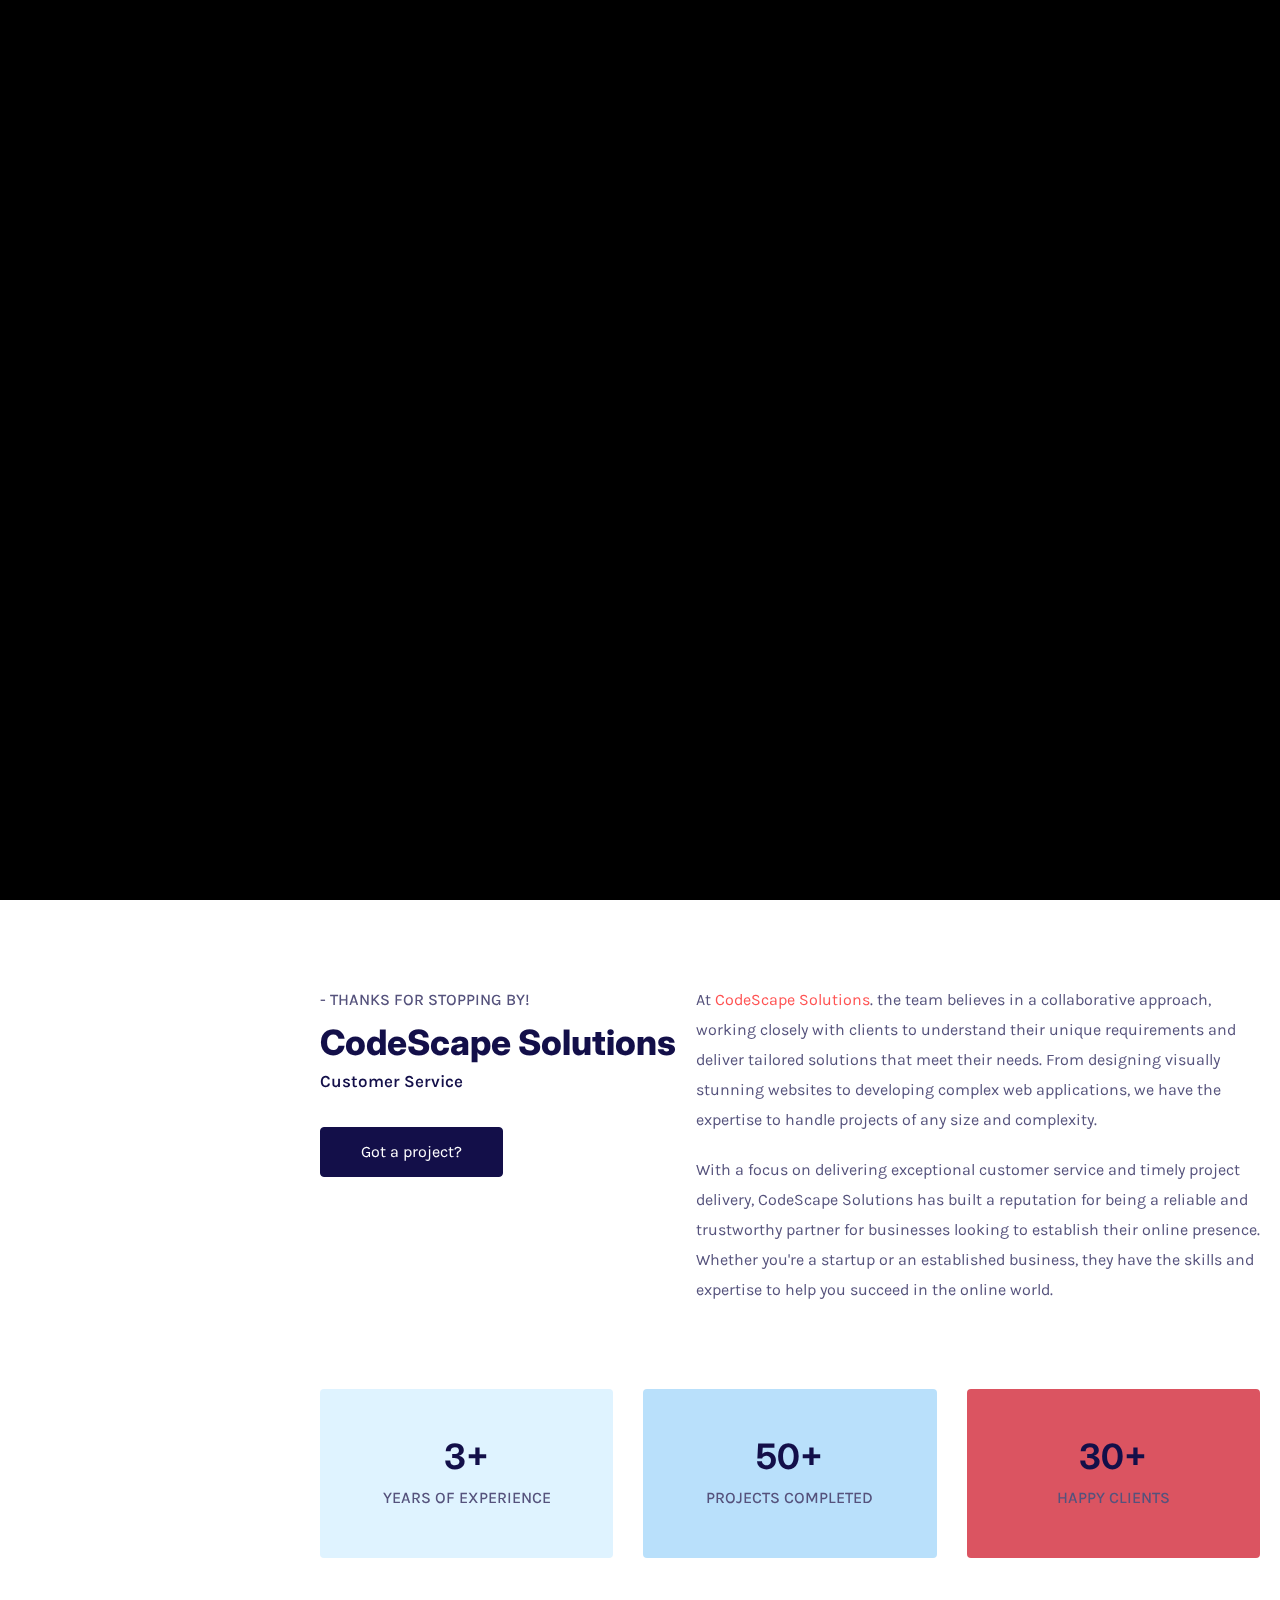
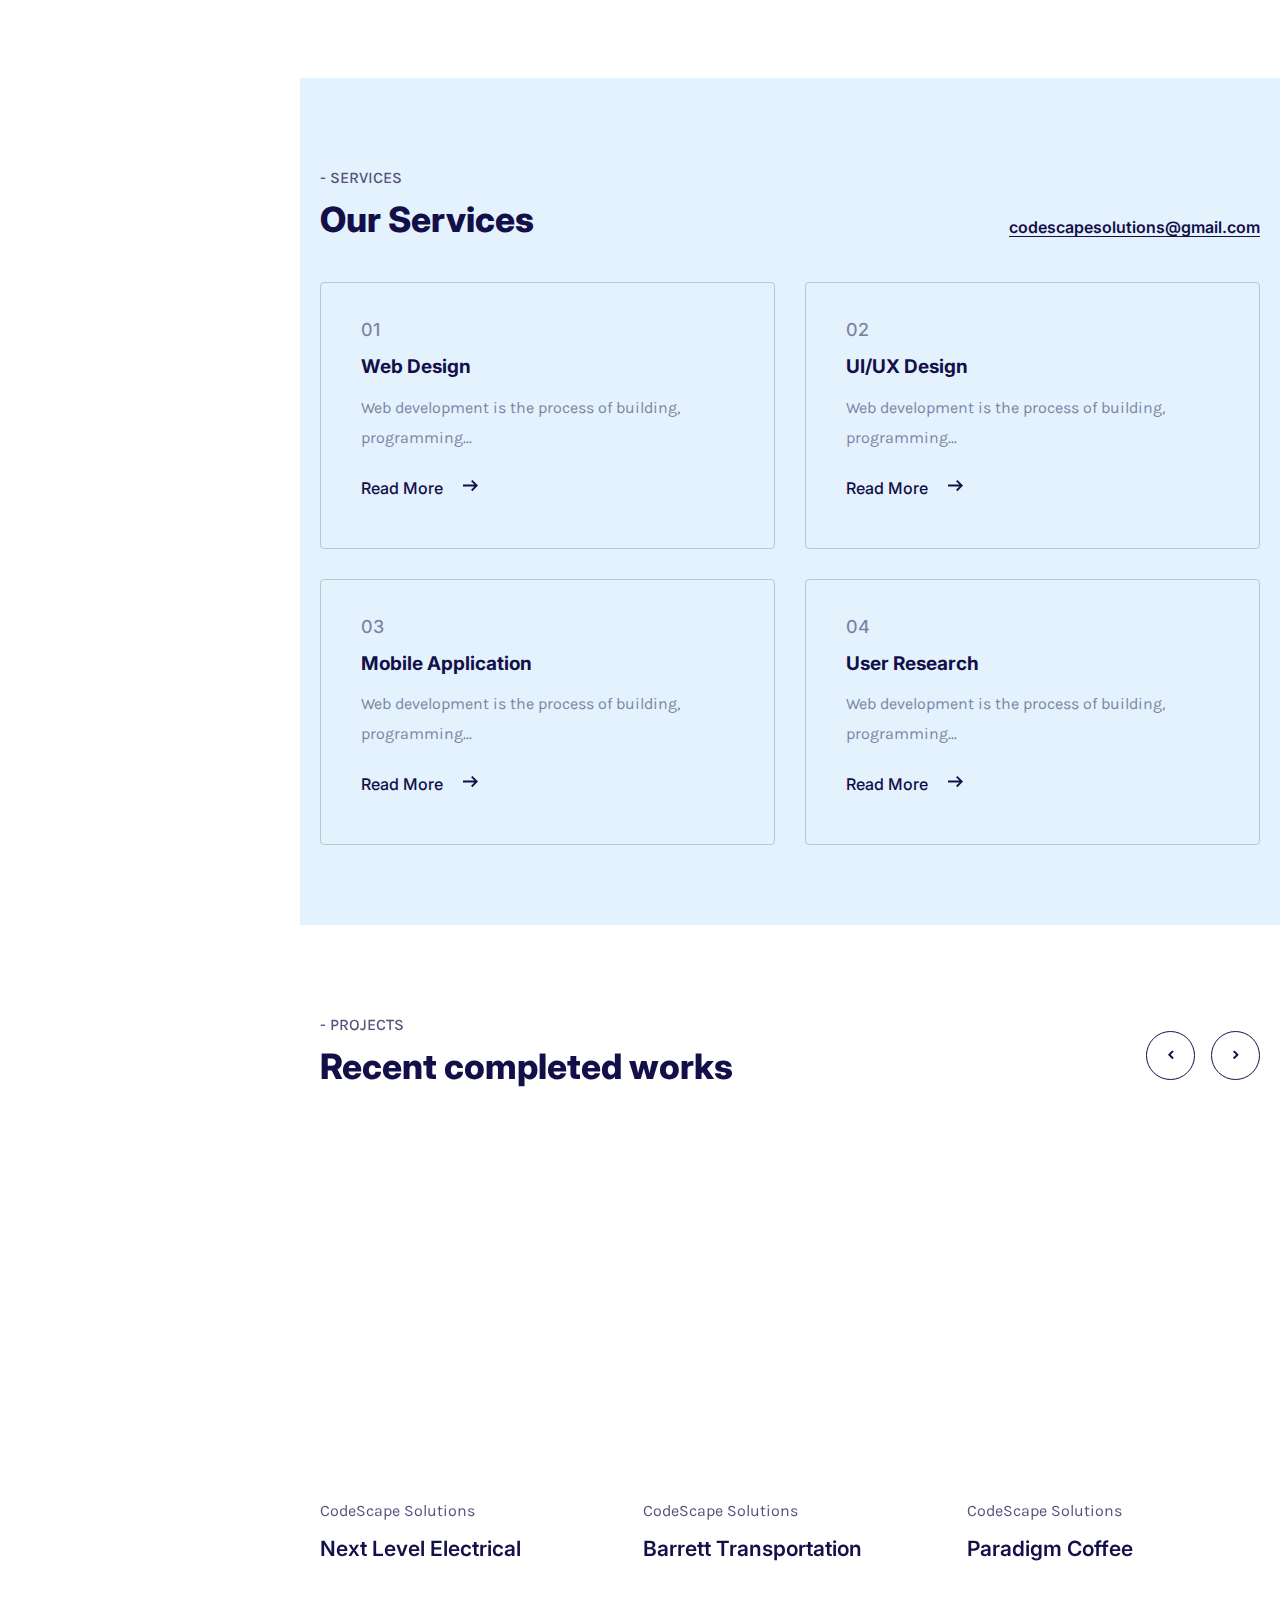
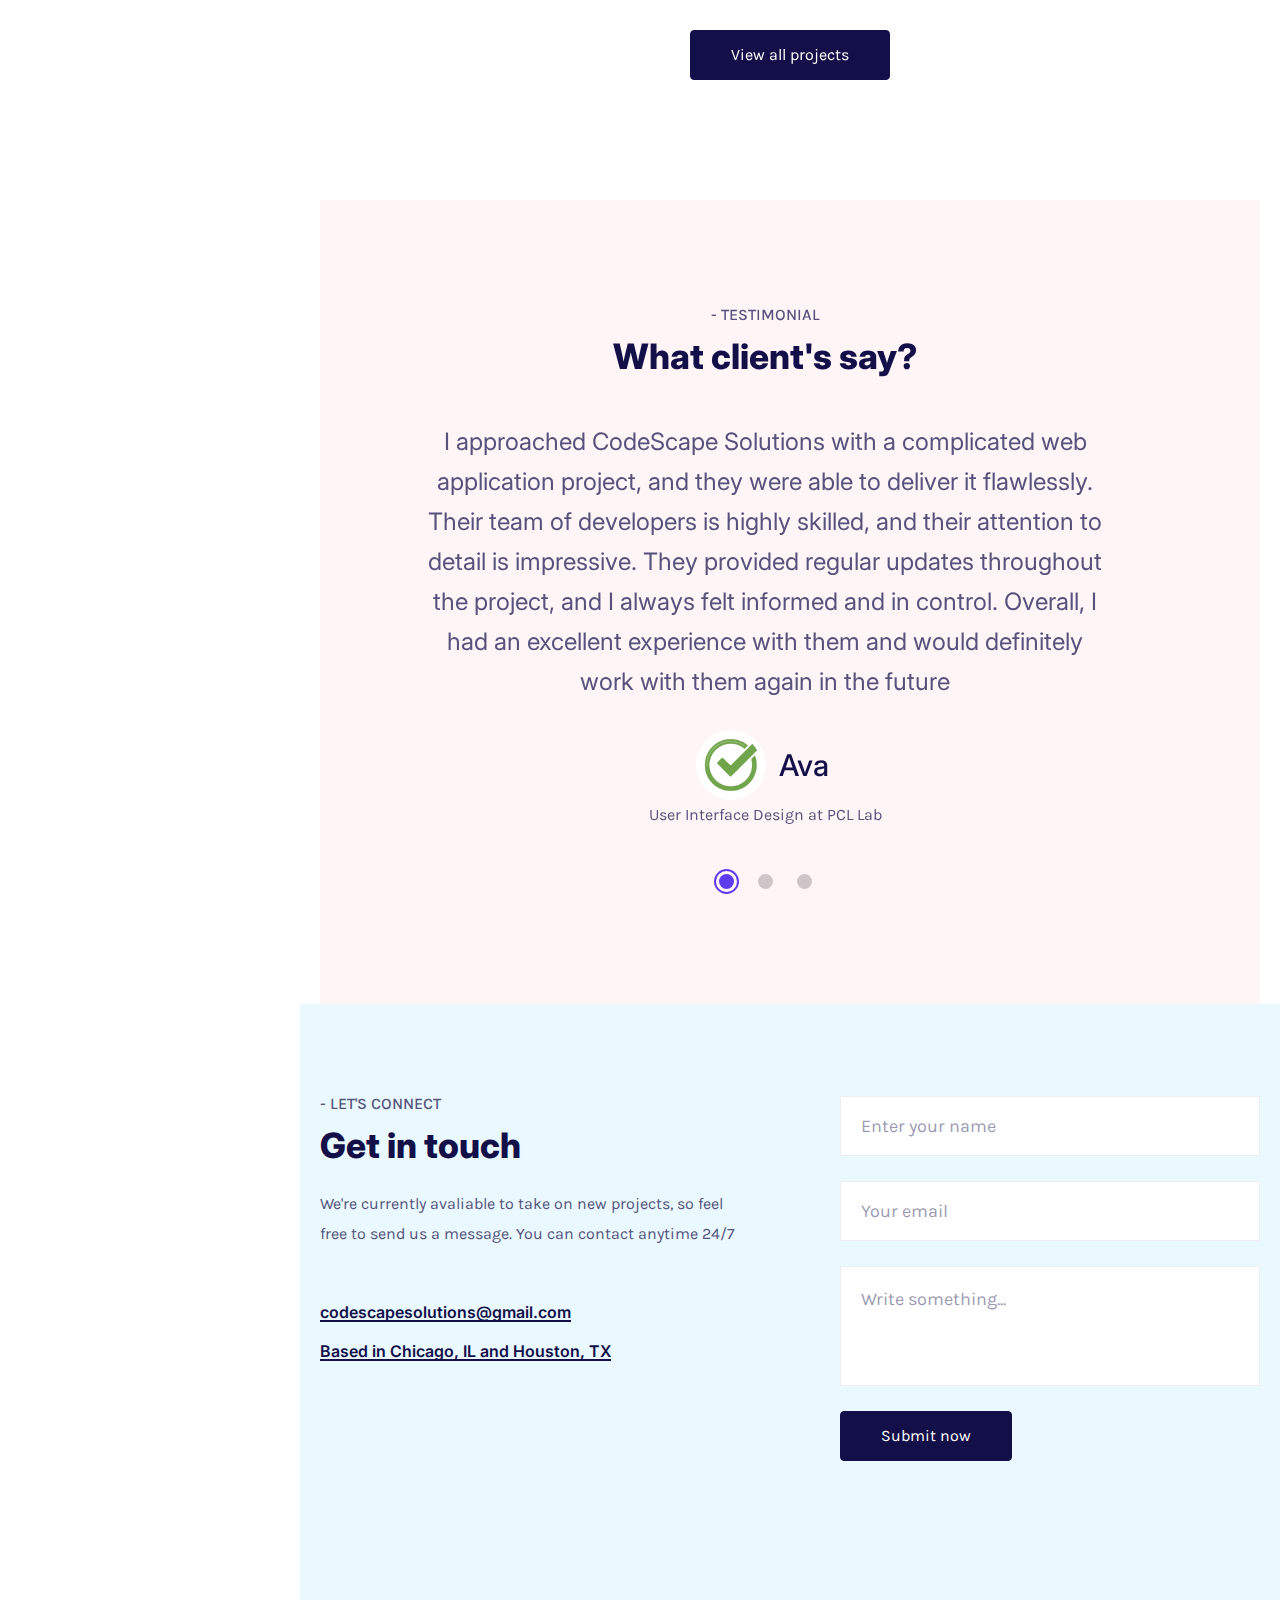
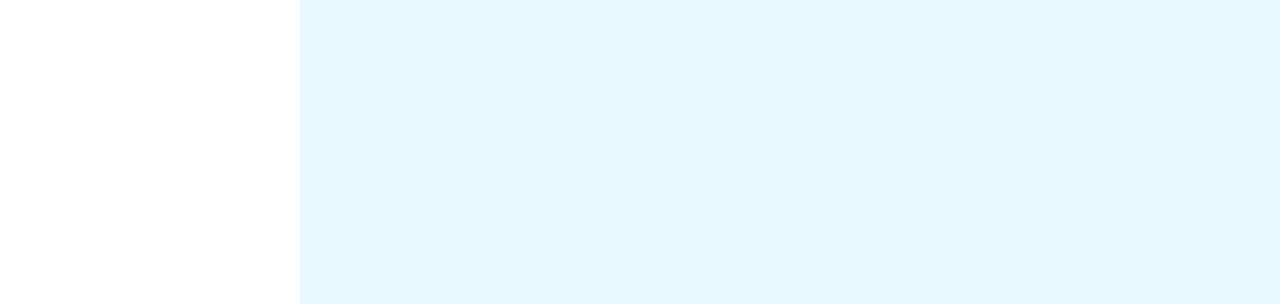
==== commit c2da6b5d: "Image config, added website+ bunch of stuffs" ====
--- a/index-one-page.html
+++ b/index-one-page.html
@@ -43,10 +43,7 @@
 			<!-- MOBILE MENU -->
 			<div class="elisc_tm_topbar">
 				<div class="topbar_inner">
-					<div class="logo" data-type="image"> <!-- You can use text or image as logo. data-type values are: "image" and "text"  -->
-						<a class="image" href="#"><img src="img/logo/logo.png" alt="" /></a>
-						<a class="text" href="#"><span>R.Elisc</span></a>
-					</div>
+				
 					<div class="trigger">
 						<div class="hamburger hamburger--slider">
 							<div class="hamburger-box">
@@ -59,20 +56,20 @@
 			<div class="elisc_tm_mobile_menu">
 				<div class="inner">
 					<div class="wrapper">
-						<div class="avatar">
+						<!-- <div class="avatar">
 							<div class="image" data-img-url="img/about/1.jpg"></div>
-						</div>
+						</div> -->
 						<div class="menu_list">
 							<ul class="anchor_nav">
 								<li class="current"><a href="#home">Home</a></li>
 								<li><a href="#about">About</a></li>
 								<li><a href="#service">Services</a></li>
 								<li><a href="#portfolio">Portfolio</a></li>
-								<li><a href="#news">Blog</a></li>
+								<!-- <li><a href="#news">Blog</a></li> -->
 								<li><a href="#contact">Contact</a></li>
 							</ul>
 						</div>
-						<div class="social">
+						<!-- <div class="social">
 							<ul>
 								<li><a href="#"><img class="svg" src="img/svg/social/facebook.svg" alt="" /></a></li>
 								<li><a href="#"><img class="svg" src="img/svg/social/twitter.svg" alt="" /></a></li>
@@ -80,7 +77,7 @@
 								<li><a href="#"><img class="svg" src="img/svg/social/dribbble.svg" alt="" /></a></li>
 								<li><a href="#"><img class="svg" src="img/svg/social/tik-tok.svg" alt="" /></a></li>
 							</ul>
-						</div>
+						</div> -->
 						<div class="copyright">
 							<p>Copyright &copy; 2023</p>
 						</div>
@@ -109,7 +106,7 @@
 							<li><a href="#contact">Contact</a></li>
 						</ul>
 					</div>
-					<div class="copyright">
+					<!-- <div class="copyright">
 						<div class="social">
 							<ul>
 								<li><a href="#"><i class="icon-facebook-1"></i></a></li>
@@ -120,7 +117,7 @@
 						<div class="text">
 							<p>Copyright © 2023 CodeScape Solutions. All rights reserved.</p>
 						</div>
-					</div>
+					</div> -->
 				</div>
 			</div>
 			<!-- /SIDEBAR -->
@@ -162,14 +159,14 @@
 										</div>
 										<div class="info">
 											<ul>
-												<li><a href="tel:+77 022 444 05 05">+77 022 444 05 05</a></li>
+												<!-- <li><a href="tel:+77 022 444 05 05"></a></li> -->
 												<li><a href="mailto:support@elisc.com">codescapesolutions@gmail.com</a></li>
 												<li><a class="href_location" href="#">Based in Chicago, IL and Houston, TX</a></li>
 											</ul>
 										</div>
 									</div>
 									<div class="right">
-										<img src="img/about/2.png" alt="" />
+										<img src="img/about/2.png" alt="Company logo" />
 									</div>
 								</div>
 							</div>
@@ -439,16 +436,17 @@
 												</div>
 											</div>
 										</li>
+										
 										<li>
 											<div class="list_inner">
 												<div class="image">
 													<img src="img/thumbs/31-36.jpg" alt="" />
-													<div class="main" data-img-url="img/portfolio/2.jpg"></div>
+													<div class="main" data-img-url="img/portfolio/3.png"></div>
 													<a class="elisc_tm_full_link portfolio_popup" href="#"></a>
 												</div>
 												<div class="details">
 													<span class="category"><a href="#"></a>CodeScape Solutions</span>
-													<h3 class="title"><a target="_blank" href="https://galactictictactoe.netlify.app/">Galactic Tic-Tac-Toe</a></h3>
+													<h3 class="title"><a target="_blank" href="https://barrettransportation.netlify.app/">Barrett Transportation</a></h3>
 												</div>
 											</div>
 											<div class="hidden_content_portfolio">
@@ -456,7 +454,7 @@
 													<div class="main_details">
 														<div class="textbox">
 															<p>Languages used:</p>
-															<p>HTML,CSS,Javascript,and React.js</p>
+															<p>HTML,CSS, and Javascript</p>
 														</div>
 														<div class="detailbox">
 															<ul>
@@ -491,20 +489,22 @@
 											<div class="list_inner">
 												<div class="image">
 													<img src="img/thumbs/31-36.jpg" alt="" />
-													<div class="main" data-img-url="img/portfolio/3.png"></div>
+													<div class="main" data-img-url="img/portfolio/8.jpg"></div>
 													<a class="elisc_tm_full_link portfolio_popup" href="#"></a>
 												</div>
 												<div class="details">
 													<span class="category"><a href="#"></a>CodeScape Solutions</span>
-													<h3 class="title"><a target="_blank" href="https://barrettransportation.netlify.app/">Barrett Transportation</a></h3>
-												</div>
-											</div>
+													<h3 class="title"><a target="_blank" href="https://paradigmcoffeecompany.netlify.app/">Paradigm Coffee</a></h3>
+												</div>
+											</div>
+
+											<!-- Modalbox Info Start -->
 											<div class="hidden_content_portfolio">
 												<div class="popup_details">
 													<div class="main_details">
 														<div class="textbox">
 															<p>Languages used:</p>
-															<p>HTML,CSS, and Javascript</p>
+															<p>HTML,CSS,</p>
 														</div>
 														<div class="detailbox">
 															<ul>
@@ -534,7 +534,6 @@
 													</div>
 												</div>
 											</div>
-										</li>
 										<li>
 											<div class="list_inner">
 												<div class="image">
@@ -585,6 +584,57 @@
 												</div>
 											</div>
 											<!-- /Modalbox Info Start -->
+											
+												<!-- /Modalbox Info Start -->
+												<li>
+													<div class="list_inner">
+														<div class="image">
+															<img src="img/thumbs/31-36.jpg" alt="" />
+															<div class="main" data-img-url="img/portfolio/2.jpg"></div>
+															<a class="elisc_tm_full_link portfolio_popup" href="#"></a>
+														</div>
+														<div class="details">
+															<span class="category"><a href="#"></a>CodeScape Solutions</span>
+															<h3 class="title"><a target="_blank" href="https://galactictictactoe.netlify.app/">Galactic Tic-Tac-Toe</a></h3>
+														</div>
+													</div>
+													<div class="hidden_content_portfolio">
+														<div class="popup_details">
+															<div class="main_details">
+																<div class="textbox">
+																	<p>Languages used:</p>
+																	<p>HTML,CSS,Javascript,and React.js</p>
+																</div>
+																<div class="detailbox">
+																	<ul>
+																		<li>
+																			<span class="first">Client</span>
+																			<span>Alvaro Morata</span>
+																		</li>
+																		<li>
+																			<span class="first">Category</span>
+																			<span><a href="#">Modalbox</a></span>
+																		</li>
+																		<li>
+																			<span class="first">Date</span>
+																			<span>April 10, 2023</span>
+																		</li>
+																		<li>
+																			<span class="first">Share</span>
+																			<ul class="share">
+																				<li><a href="#"><img class="svg" src="img/svg/social/facebook.svg" alt="" /></a></li>
+																				<li><a href="#"><img class="svg" src="img/svg/social/twitter.svg" alt="" /></a></li>
+																				<li><a href="#"><img class="svg" src="img/svg/social/instagram.svg" alt="" /></a>
+																				</li>
+																			</ul>
+																		</li>
+																	</ul>
+																</div>
+															</div>
+														</div>
+													</div>
+												</li>
+											
 
 										</li>
 									</ul>
@@ -596,7 +646,7 @@
 						</div>
 
 						<!-- PARTNERS -->
-						<div class="elisc_tm_partners">
+						<!-- <div class="elisc_tm_partners">
 							<div class="tm_content">
 								<div class="elisc_tm_title">
 									<span>- Clients</span>
@@ -655,7 +705,7 @@
 							</ul>
 						</div>
 							</div>
-						</div>
+						</div> -->
 						<!-- /PARTNERS -->
 
 						<!-- TESTIMONIALS -->
@@ -670,42 +720,42 @@
 										<ul class="owl-carousel owl-theme">
 										<li>
 											<div class="text">
-												<p>I rarely like to write reviews, but these guys have massive dongs!!!!</p>
+												<p>I approached CodeScape Solutions with a complicated web application project, and they were able to deliver it flawlessly. Their team of developers is highly skilled, and their attention to detail is impressive. They provided regular updates throughout the project, and I always felt informed and in control. Overall, I had an excellent experience with them and would definitely work with them again in the future</p>
 											</div>
 											<div class="short">
 												<div class="image">
-													<div class="main" data-img-url="img/testimonials/1.jpg"></div>
+													<div class="main" data-img-url="img/testimonials/CheckMark.png"></div>
 												</div>
 												<div class="detail">
-													<h3>John Doe</h3>
+													<h3>Ava</h3>
 												</div>
 											</div>
 											<p class="job">User Interface Design at PCL Lab</p>
 										</li>
 										<li>
 											<div class="text">
-												<p>Really the Code Quality, Customer Support, and design are awesome and its good support they are giving. They give an instant solution to our needs. Really awesome. I will strongly recommend to my friends.</p>
+												<p>I had a great experience working with CodeScape Solutions! They were able to understand my vision for my website and brought it to life with ease. Their attention to detail and willingness to make changes until I was satisfied was greatly appreciated. I would definitely recommend them to anyone looking for a reliable and skilled web development team.</p>
 											</div>
 											<div class="short">
 												<div class="image">
-													<div class="main" data-img-url="img/testimonials/2.jpg"></div>
+													<div class="main" data-img-url="img/testimonials/CheckMark.png"></div>
 												</div>
 												<div class="detail">
-													<h3>Keita Smith</h3>
+													<h3>Caleb</h3>
 												</div>
 											</div>
 											<p class="job">Senior Designer at Behance</p>
 										</li>
 										<li>
 											<div class="text">
-												<p>Loved the template design, documentation, customizability and the customer support from Marketify team! I am a noob in programming but the Marketify team helped me successfully.</p>
+												<p>As a small business owner, I was hesitant to invest in a website, but CodeScape Solutions made the process simple and affordable. They provided me with different options to fit my budget and delivered a beautiful website that exceeded my expectations. Their customer service is top-notch, and they continue to provide support even after the website launch. Highly recommended!</p>
 											</div>
 											<div class="short">
 												<div class="image">
-													<div class="main" data-img-url="img/testimonials/3.jpg"></div>
+													<div class="main" data-img-url="img/testimonials/CheckMark.png"></div>
 												</div>
 												<div class="detail">
-													<h3>Alan Walker</h3>
+													<h3>Michael</h3>
 												</div>
 											</div>
 											<p class="job">Sales Manager at Vivaco Shop</p>
@@ -740,7 +790,7 @@
 										<div class="info">
 											<ul>
 												<li>
-													<a href="tel:+77 022 444 05 05">+77 022 444 05 05</a>
+													<!-- <a href="tel:+77 022 444 05 05">+77 022 444 05 05</a> -->
 												</li>
 												<li>
 													<a href="mailto:support@elisc.com">codescapesolutions@gmail.com</a>
@@ -781,7 +831,7 @@
 								</div>	
 
 								<div class="elisc_tm_map">
-									<div class="mapouter"><div class="gmap_canvas"><iframe width="100%" height="375" id="gmap_canvas" src="https://maps.google.com/maps?q=2880%20Broadway,%20New%20York&t=&z=13&ie=UTF8&iwloc=&output=embed" frameborder="0" scrolling="no" marginheight="0" marginwidth="0"></iframe><a href="https://www.embedgooglemap.net/blog/divi-discount-code-elegant-themes-coupon"></a><br><style>.mapouter{position:relative;text-align:right;height:375px;width:100%;}</style><a href="https://www.embedgooglemap.net">how to add google map</a><style>.gmap_canvas {overflow:hidden;background:none!important;height:375px;width:100%;}</style></div></div>
+									<!-- <div class="mapouter"><div class="gmap_canvas"><iframe width="100%" height="375" id="gmap_canvas" src="https://maps.google.com/maps?q=2880%20Broadway,%20New%20York&t=&z=13&ie=UTF8&iwloc=&output=embed" frameborder="0" scrolling="no" marginheight="0" marginwidth="0"></iframe><a href="https://www.embedgooglemap.net/blog/divi-discount-code-elegant-themes-coupon"></a><br><style>.mapouter{position:relative;text-align:right;height:375px;width:100%;}</style><a href="https://www.embedgooglemap.net">how to add google map</a><style>.gmap_canvas {overflow:hidden;background:none!important;height:375px;width:100%;}</style></div></div> -->
 
 									<!-- Get your API here https://www.embedgooglemap.net -->
 								</div>
--- a/css/style.css
+++ b/css/style.css
@@ -503,13 +503,14 @@
 }
 .elisc_tm_sidebar .author .image{
 	position: relative;
-	width: 118px;
+	width: 180px;
 	display: inline-block;
 }
 .elisc_tm_sidebar .author .image img{
 	position: relative;
 	opacity: 0;
 	min-width: 100%;
+	height: 170px;
 }
 .elisc_tm_sidebar .author .main{
 	position: absolute;
@@ -744,7 +745,7 @@
 	position: absolute;
 	content: "";
 	width: 4px;
-	background-color: #8AA29E;
+	background-color: #130F49;
 	top: 0px;
 	bottom: 0px;
 }
@@ -775,7 +776,6 @@
 	padding-left: 50px;
 }
 .elisc_tm_home .details .right img{
-	
 }
 
 /*---------------------------------------------------*/
@@ -1086,15 +1086,12 @@
 .service_list ul li{
 	margin: 0px 0px 30px 0px;
 	padding-left: 30px;
-	width: 33.3333%;
+	width: 50%;
 	float: left;
 }
 .service_list ul li .list_inner{
-	width: 100%;
-	height: 100%;
-	clear: both;
-	float: left;
-	position: relative;
+	display: flex;
+	justify-content: center;
 	border: 1px solid rgba(30,30,30,.2);
 	padding: 32px 40px 55px 40px;
 	border-radius: 4px;
@@ -1111,8 +1108,6 @@
 .service_list .details{
 	width: 100%;
 	float: left;
-	position: relative;
-	z-index: 1;
 }
 .service_list .title{
 	width: 100%;
@@ -2429,7 +2424,7 @@
 	.elisc_tm_sidebar{width: 300px;}
 	.elisc_tm_mainpart{padding-left: 300px;}
 	.elisc_tm_sidebar .author{padding-top: 30px;}
-	.elisc_tm_sidebar .author .image{width: 77px;}
+	.elisc_tm_sidebar .author .image{width: 160px;}
 	.elisc_tm_sidebar .name .back{font-size: 18px;}
 	.elisc_tm_sidebar .name span{font-size: 50px;}
 	.elisc_tm_sidebar .menu ul li{margin-bottom: 9px;}
